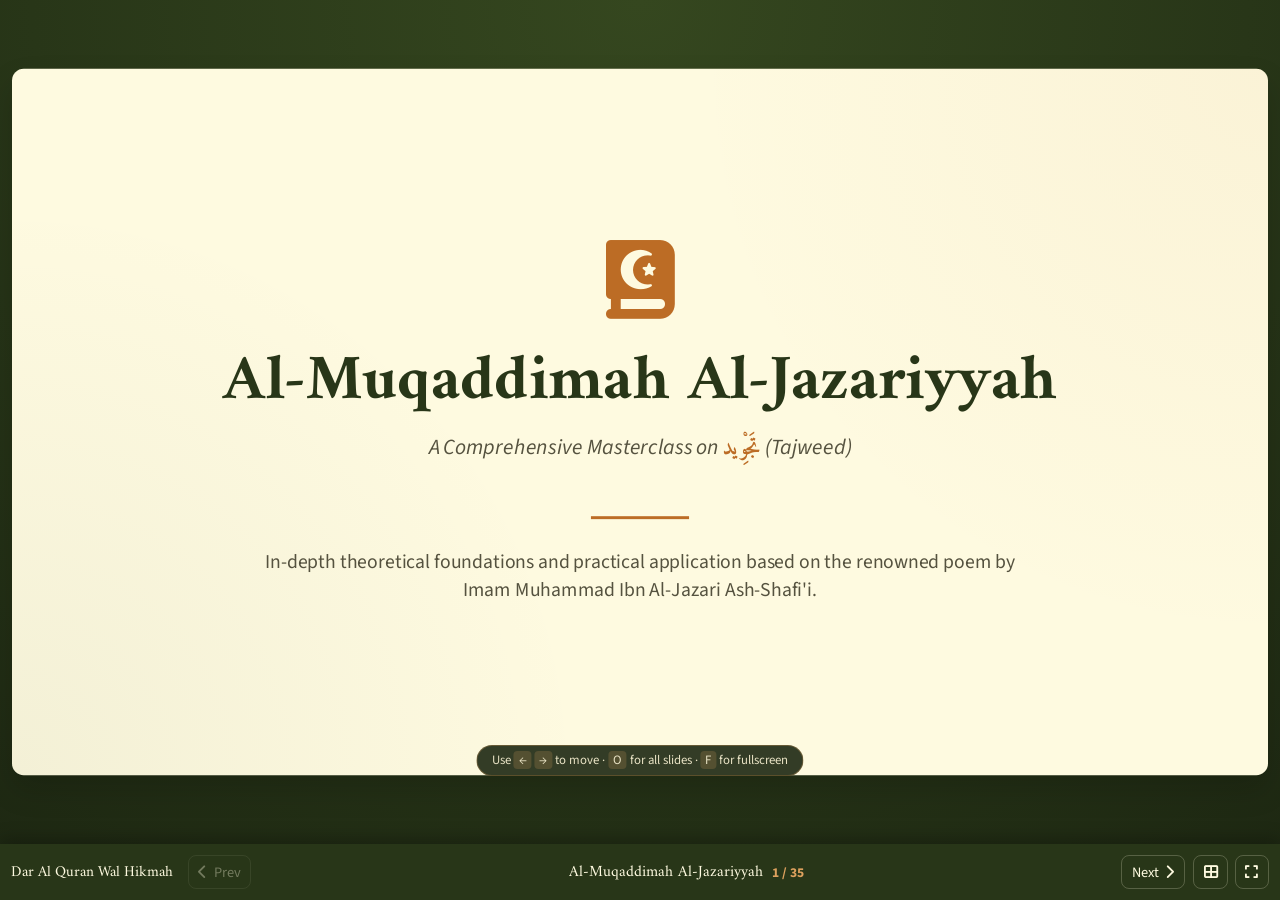
==== slides/jazariyah/index.html @ d1095235 "Add Al-Jazariyyah slide deck as an unlisted page Adds a 35-slide Tajweed deck at slides/jazariyah/ w" ====
<!DOCTYPE html>
<html lang="en">
<head>
    <meta charset="UTF-8">
    <meta name="viewport" content="width=device-width, initial-scale=1.0">
    <title>Al-Muqaddimah Al-Jazariyyah — Tajweed Masterclass | Dar Al Quran Wal Hikmah</title>
    <meta name="description" content="A 35-slide masterclass on Tajweed based on the poem of Imam Ibn Al-Jazari, presented by Dar Al Quran Wal Hikmah.">
    <link rel="preconnect" href="https://fonts.googleapis.com">
    <link rel="preconnect" href="https://fonts.gstatic.com" crossorigin>
    <link href="https://fonts.googleapis.com/css2?family=Amiri:ital,wght@0,400;0,700;1,400&family=Source+Sans+3:ital,wght@0,400;0,600;0,700;1,400&display=swap" rel="stylesheet">
    <link rel="stylesheet" href="https://cdnjs.cloudflare.com/ajax/libs/font-awesome/6.5.1/css/all.min.css">
    <style>
        * { box-sizing: border-box; }
        
        body {
            background-color: #dcd9bd;
            display: grid;
            gap: 30px;
            grid-template-columns: 1fr;
            margin: 0;
            min-height: 100vh;
            padding: 30px 0;
            place-items: center;
        }

        .slide-container {
            align-items: center;
            background-color: #fefae0;
            border-radius: 12px;
            box-shadow: 0 15px 30px rgba(0, 0, 0, 0.15);
            display: flex;
            flex-direction: column;
            font-family: 'Source Sans 3', 'Segoe UI', system-ui, sans-serif;
            height: 720px;
            justify-content: flex-start;
            overflow: hidden;
            padding: 35px 45px;
            position: relative;
            width: 1280px;
        }

        .slide-container::before {
            content: '';
            position: absolute;
            top: 0; left: 0; right: 0; bottom: 0;
            background-image: radial-gradient(circle at 100% 0%, rgba(188, 108, 37, 0.05) 0%, transparent 40%),
                              radial-gradient(circle at 0% 100%, rgba(40, 54, 24, 0.05) 0%, transparent 40%);
            z-index: 0;
            pointer-events: none;
        }

        .slide-container > * { position: relative; z-index: 1; }

        h1, h2, h3 {
            color: #283618;
            font-family: 'Amiri', Georgia, serif;
            margin: 0;
        }

        p, li, .subtitle, th, td { color: #24291c; }

        h1 { font-size: 65px; text-align: center; line-height: 1.1; }
        .slide-title { font-size: 38px; border-bottom: 3px solid #bc6c25; padding-bottom: 8px; margin-bottom: 20px; width: 100%; text-align: left; }
        h3 { font-size: 24px; margin-bottom: 12px; color: #bc6c25; }
        p, li, th, td { font-size: 17px; line-height: 1.4; }
        
        .subtitle { font-size: 22px; font-weight: 400; font-style: italic; text-align: center; margin-top: 15px; color: #55523f; }

        .content-area {
            align-items: center;
            display: flex;
            flex-direction: column;
            flex-grow: 1;
            justify-content: center;
            width: 100%;
            margin-bottom: 15px;
            min-height: 0; 
        }

        .title-layout { text-align: center; align-self: center; display: flex; flex-direction: column; justify-content: center; height: 100%; }
        
        .section-title-layout { align-items: center; display: flex; flex-direction: column; height: 100%; justify-content: center; text-align: center; width: 100%; }
        .section-title-layout h2 { font-size: 55px; margin-bottom: 20px; }
        .section-title-layout hr { background-color: #bc6c25; border: none; height: 4px; margin: 30px auto; width: 150px; }

        .two-column { align-items: stretch; display: grid; grid-template-columns: 1fr 1fr; gap: 30px; width: 100%; height: 100%; }
        .two-column.tiled { align-items: stretch; height: auto; }
        .two-column.tiled > div { background-color: #fffef7; border-radius: 12px; border: 1px solid #e8dfc0; padding: 25px; box-shadow: 0 4px 6px rgba(0,0,0,0.02); }
        .two-column ul { list-style: disc; margin: 0; padding-left: 25px; }
        .two-column li { margin-bottom: 10px; }

        .image-wrapper { border-radius: 12px; height: 260px; max-width: 100%; overflow: hidden; width: 100%; box-shadow: 0 4px 10px rgba(0,0,0,0.08); border: 2px solid #ddd3ad; }
        .image-wrapper img { height: 100%; max-width: 100%; object-fit: cover; width: 100%; }
        .two-column .image-wrapper img { object-fit: contain; background: #fffef7;}

        .tiled-content { align-items: stretch; display: flex; gap: 20px; justify-content: center; width: 100%; height: auto; }
        .tile { background-color: #fffef7; border-radius: 12px; border: 1px solid #e8dfc0; display: flex; flex-direction: column; flex: 1; padding: 20px; text-align: center; box-shadow: 0 4px 6px rgba(0,0,0,0.02); }
        .tile .icon { color: #bc6c25; font-size: 35px; margin-bottom: 12px; }
        
        .image-tile { flex: 1; text-align: center; }
        .image-tile .image-wrapper { height: 180px; margin-bottom: 12px; }

        .highlight-numbers-layout > div:first-child { flex: 0 0 35%; text-align: center; }
        .highlight-numbers-layout .number { color: #bc6c25; font-size: 110px; font-weight: 700; font-family: 'Amiri', Georgia, serif; line-height: 1; }
        .highlight-numbers-layout .number-label { font-size: 22px; font-weight: 700; color: #283618;}

        .quote-layout { margin: 0 auto; text-align: center; width: 90%; }
        .quote-layout blockquote { color: #283618; font-size: 35px; font-weight: 600; font-family: 'Amiri', Georgia, serif; line-height: 1.4; margin: 0 0 20px 0; padding: 0 40px; position: relative; }
        .quote-layout blockquote::before, .quote-layout blockquote::after { color: #bc6c25; content: '"'; font-size: 70px; line-height: 0; position: absolute; opacity: 0.3; }
        .quote-layout blockquote::before { left: -10px; top: 30px; }
        .quote-layout blockquote::after { bottom: 10px; right: -10px; }

        .table-layout { width: 100%; margin: 0 auto; }
        .table-layout table { border-collapse: collapse; width: 100%; border-radius: 8px; overflow: hidden; box-shadow: 0 4px 6px rgba(0,0,0,0.05); }
        .table-layout th, .table-layout td { padding: 12px 15px; text-align: left; border-bottom: 1px solid #e8dfc0; }
        .table-layout th { background-color: #283618; color: #fefae0; font-size: 17px; font-weight: 700; font-family: 'Amiri', Georgia, serif; }
        .table-layout tr:nth-child(even) td { background-color: #faedcd; }
        .table-layout tr:last-child td { border-bottom: none; }
        
        .doughnut-chart-container { align-items: center; display: flex; gap: 60px; justify-content: center; width: 100%; }
        .doughnut-chart { border-radius: 50%; height: 260px; width: 260px; border: 8px solid #fefae0; box-shadow: 0 5px 15px rgba(0,0,0,0.1); }
        .legend { display: flex; flex-direction: column; gap: 12px; list-style: none; margin: 0; padding: 0; }
        .legend li { align-items: center; color: #24291c; display: flex; font-weight: bold; font-size: 16px; }
        .legend .color-box { border-radius: 4px; height: 18px; margin-right: 12px; width: 18px; }

        /* Poem Formatting with Hemistich Splitting */
        .poem-footer {
            background: linear-gradient(135deg, #283618 0%, #3c4f22 100%);
            color: #faedcd;
            width: 100%;
            /* Increased top padding (28px) vs bottom padding (15px) for balanced verse alignment */
            padding: 28px 25px 15px 25px; 
            border-radius: 12px;
            margin-top: auto;
            flex-shrink: 0; 
            box-shadow: 0 -4px 15px rgba(29, 39, 18, 0.25);
            border-top: 3px solid #bc6c25;
        }

        .verse-row {
            display: flex;
            direction: rtl; /* Sets natural RTL flow for Arabic text so Shatr 1 is on the right */
            justify-content: center;
            gap: 40px;
            margin-bottom: 10px;
            border-bottom: 1px solid rgba(255, 255, 255, 0.05);
            padding-bottom: 10px;
        }
        
        .verse-row:last-child {
            margin-bottom: 0;
            border-bottom: none;
            padding-bottom: 0;
        }

        .shatr {
            flex: 1;
            display: flex;
            flex-direction: column;
            align-items: center;
            width: 50%;
        }

        .arabic-text {
            font-family: 'Amiri', serif;
            font-size: 21px;
            color: #dda15e;
            line-height: 1.4;
            margin-bottom: 4px;
            text-align: center;
        }

        .english-text {
            font-size: 13px;
            color: #e6e0c4;
            font-style: italic;
            direction: ltr; /* Ensure English is read LTR even within RTL container */
            line-height: 1.3;
            text-align: center;
        }
        
        .term {
            font-family: 'Amiri', serif;
            font-size: 22px;
            color: #bc6c25;
            font-weight: bold;
        }
    
    </style>

    <!-- ===== Deck viewer chrome (Dar Al Quran Wal Hikmah palette) ===== -->
    <style>
        :root {
            --forest: #283618;
            --forest-lift: #3c4f22;
            --olive: #606c38;
            --cream: #fefae0;
            --cream-deep: #faedcd;
            --tan: #dda15e;
            --earth: #bc6c25;
            --ink: #24291c;
            --ink-soft: #55523f;
            --white: #fffef7;
            --bar-h: 56px;
        }

        html, body { height: 100%; }

        [hidden] { display: none !important; }

        body {
            background: radial-gradient(circle at 50% 0%, #35471f 0%, #283618 55%, #1d2712 100%);
            display: block;
            gap: 0;
            margin: 0;
            padding: 0;
            place-items: initial;
            overflow: hidden;
            font-family: "Source Sans 3", "Segoe UI", system-ui, sans-serif;
        }

        #viewport {
            position: absolute;
            top: 0; left: 0; right: 0;
            bottom: var(--bar-h);
            display: flex;
            align-items: center;
            justify-content: center;
            overflow: hidden;
        }

        .stage {
            position: relative;
            width: 1280px;
            height: 720px;
            flex: none;
            transform-origin: center center;
        }

        /* Only the active slide is shown */
        .stage > .slide-container {
            position: absolute;
            top: 0; left: 0;
            margin: 0;
            opacity: 0;
            visibility: hidden;
            transition: opacity 0.25s ease;
        }
        .stage > .slide-container.is-active { opacity: 1; visibility: visible; }

        /* --- Edge arrows --- */
        .edge-nav {
            position: absolute;
            top: 50%;
            transform: translateY(-50%);
            width: 46px; height: 78px;
            border: none;
            border-radius: 10px;
            background: rgba(40, 54, 24, 0.55);
            color: var(--cream);
            font-size: 22px;
            cursor: pointer;
            opacity: 0;
            transition: opacity 0.2s ease, background 0.2s ease;
            z-index: 30;
        }
        #viewport:hover .edge-nav { opacity: 0.75; }
        .edge-nav:hover { opacity: 1 !important; background: var(--earth); }
        .edge-nav:focus-visible { opacity: 1; outline: 2px solid var(--tan); outline-offset: 2px; }
        .edge-nav[disabled] { opacity: 0 !important; pointer-events: none; }
        #prevEdge { left: 10px; }
        #nextEdge { right: 10px; }

        /* --- Bottom bar --- */
        .deck-bar {
            position: absolute;
            left: 0; right: 0; bottom: 0;
            height: var(--bar-h);
            background: var(--forest);
            color: var(--cream);
            display: flex;
            align-items: center;
            gap: 0.5rem;
            padding: 0 0.7rem;
            box-shadow: 0 -4px 18px rgba(0, 0, 0, 0.28);
            z-index: 40;
        }

        .deck-progress {
            position: absolute;
            top: 0; left: 0;
            height: 3px;
            background: var(--tan);
            transition: width 0.25s ease;
        }

        .deck-brand {
            display: none;
            font-family: "Amiri", Georgia, serif;
            font-size: 0.95rem;
            color: var(--cream);
            text-decoration: none;
            white-space: nowrap;
            padding-right: 0.4rem;
        }
        .deck-brand:hover { color: var(--tan); }
        @media (min-width: 900px) { .deck-brand { display: block; } }

        .deck-btn {
            appearance: none;
            border: 1px solid rgba(254, 250, 224, 0.22);
            background: transparent;
            color: var(--cream);
            border-radius: 8px;
            height: 34px;
            min-width: 34px;
            padding: 0 0.6rem;
            font-size: 0.9rem;
            font-family: inherit;
            display: inline-flex;
            align-items: center;
            justify-content: center;
            gap: 0.4rem;
            cursor: pointer;
            text-decoration: none;
            transition: background 0.15s ease, border-color 0.15s ease, color 0.15s ease;
        }
        .deck-btn:hover { background: var(--earth); border-color: var(--earth); color: var(--white); }
        .deck-btn[disabled] { opacity: 0.35; cursor: default; }
        .deck-btn[disabled]:hover { background: transparent; border-color: rgba(254, 250, 224, 0.22); color: var(--cream); }
        .deck-btn .label { display: none; }
        @media (min-width: 620px) { .deck-btn .label { display: inline; } }

        .deck-center {
            flex: 1;
            min-width: 0;
            display: flex;
            align-items: center;
            justify-content: center;
            gap: 0.6rem;
        }
        .deck-title {
            font-family: "Amiri", Georgia, serif;
            font-size: 0.98rem;
            color: var(--cream);
            white-space: nowrap;
            overflow: hidden;
            text-overflow: ellipsis;
            max-width: 46vw;
        }
        .deck-count {
            font-variant-numeric: tabular-nums;
            font-size: 0.85rem;
            color: var(--tan);
            font-weight: 700;
            white-space: nowrap;
        }
        .deck-right { display: flex; align-items: center; gap: 0.4rem; }

        /* --- Overview --- */
        #overview {
            position: absolute;
            inset: 0;
            background: #1d2712;
            z-index: 50;
            display: none;
            flex-direction: column;
        }
        #overview.open { display: flex; }
        .ov-head {
            display: flex;
            align-items: center;
            justify-content: space-between;
            gap: 1rem;
            padding: 0.9rem 1.2rem;
            border-bottom: 1px solid rgba(221, 161, 94, 0.28);
            color: var(--cream);
        }
        .ov-head h2 { font-family: "Amiri", Georgia, serif; color: var(--cream); font-size: 1.15rem; margin: 0; }
        .ov-grid {
            flex: 1;
            overflow-y: auto;
            display: grid;
            grid-template-columns: repeat(auto-fill, minmax(216px, 1fr));
            gap: 1rem;
            padding: 1.2rem;
            align-content: start;
        }
        .thumb {
            background: none;
            border: none;
            padding: 0;
            cursor: pointer;
            text-align: left;
            font-family: inherit;
            color: var(--cream);
            display: flex;
            flex-direction: column;
            gap: 0.4rem;
        }
        .thumb-frame {
            position: relative;
            width: 100%;
            aspect-ratio: 16 / 9;
            overflow: hidden;
            border-radius: 8px;
            border: 2px solid rgba(221, 161, 94, 0.3);
            background: var(--cream);
            transition: border-color 0.15s ease, transform 0.15s ease;
        }
        .thumb:hover .thumb-frame { border-color: var(--tan); transform: translateY(-2px); }
        .thumb.current .thumb-frame { border-color: var(--tan); box-shadow: 0 0 0 3px rgba(221, 161, 94, 0.35); }
        .thumb-inner {
            position: absolute;
            top: 0; left: 0;
            width: 1280px;
            height: 720px;
            transform-origin: top left;
            pointer-events: none;
        }
        .thumb-inner .slide-container {
            position: absolute;
            top: 0; left: 0;
            margin: 0;
            opacity: 1 !important;
            visibility: visible !important;
            box-shadow: none;
            border-radius: 0;
        }
        .thumb-label {
            font-size: 0.82rem;
            line-height: 1.35;
            color: #e8e2c4;
            display: -webkit-box;
            -webkit-line-clamp: 2;
            -webkit-box-orient: vertical;
            overflow: hidden;
        }
        .thumb-label b { color: var(--tan); font-variant-numeric: tabular-nums; }

        /* --- Help hint --- */
        .deck-hint {
            position: absolute;
            bottom: calc(var(--bar-h) + 12px);
            left: 50%;
            transform: translateX(-50%);
            background: rgba(29, 39, 18, 0.9);
            color: #e8e2c4;
            border: 1px solid rgba(221, 161, 94, 0.3);
            border-radius: 999px;
            padding: 0.35rem 0.9rem;
            font-size: 0.8rem;
            z-index: 35;
            pointer-events: none;
            transition: opacity 0.5s ease;
        }
        .deck-hint kbd {
            background: rgba(221, 161, 94, 0.2);
            border-radius: 4px;
            padding: 0 0.3rem;
            font-family: inherit;
        }
        .deck-hint.hidden { opacity: 0; }

        @media (max-width: 560px) {
            .deck-title { display: none; }
        }

        /* --- Print: every slide, one per page --- */
        @media print {
            @page { size: 1280px 720px; margin: 0; }
            body { background: #fff; overflow: visible; }
            .deck-bar, #overview, .edge-nav, .deck-hint { display: none !important; }
            #viewport { position: static; display: block; overflow: visible; }
            .stage { position: static; width: auto; height: auto; transform: none !important; }
            .stage > .slide-container {
                position: static;
                opacity: 1 !important;
                visibility: visible !important;
                box-shadow: none;
                border-radius: 0;
                break-after: page;
                page-break-after: always;
            }
        }
    </style>
</head>
<body>

<div id="viewport">
  <div class="stage" id="stage">

  <!-- Slide 1: Title_Slide -->
  <div class="slide-container" id="slide1">
      <div class="title-layout">
          <i class="fa-solid fa-book-quran" style="font-size: 80px; color: #bc6c25; margin-bottom: 30px;"></i>
          <h1>Al-Muqaddimah Al-Jazariyyah</h1>
          <p class="subtitle">A Comprehensive Masterclass on <span class="term">تَجْوِيد</span> (Tajweed)</p>
          <hr style="background-color: #bc6c25; border: none; height: 3px; margin: 30px auto; width: 100px;">
          <p style="font-size: 20px; max-width: 800px; margin: 0 auto; color: #55523f;">In-depth theoretical foundations and practical application based on the renowned poem by Imam Muhammad Ibn Al-Jazari Ash-Shafi'i.</p>
      </div>
  </div>

  <!-- Slide 2: Introduction -->
  <div class="slide-container" id="slide2">
      <h2 class="slide-title">الْمُقَدِّمَة (The Introduction)</h2>
      <div class="content-area">
          <div class="tiled-content">
              <div class="tile">
                  <div class="icon"><i class="fa-solid fa-pen-nib"></i></div>
                  <h3>الْمُؤَلِّف (The Author)</h3>
                  <p>The poem begins with a humble introduction of the author, Imam Ibn Al-Jazari, seeking the forgiveness of Allah.</p>
              </div>
              <div class="tile">
                  <div class="icon"><i class="fa-solid fa-hands-praying"></i></div>
                  <h3>الْحَمْد وَالصَّلَاة (Praise & Salutations)</h3>
                  <p>Acknowledging that all praise belongs to Allah, followed by sending peace upon Prophet Muhammad (ﷺ).</p>
              </div>
              <div class="tile">
                  <div class="icon"><i class="fa-solid fa-users"></i></div>
                  <h3>الصَّحَابَة (The Companions)</h3>
                  <p>Extending the salutations to the Prophet's family, companions, and those who recite and love the Quran.</p>
              </div>
          </div>
      </div>
      <div class="poem-footer">
          <div class="verse-row">
              <div class="shatr">
                  <div class="arabic-text">يَقُولُ رَاجِي عَفْوِ رَبٍّ سَامِعِ</div>
                  <div class="english-text">The one hoping for the pardon of a Hearing Lord says</div>
              </div>
              <div class="shatr">
                  <div class="arabic-text">مُحَمَّدُ بْنُ الْجَزَرِيِّ الشَّافِعِي</div>
                  <div class="english-text">Muhammad, the son of Al-Jazari, the Shafi'i.</div>
              </div>
          </div>
          <div class="verse-row">
              <div class="shatr">
                  <div class="arabic-text">الْحَمْدُ لِلَّهِ وَصَلَّى اللَّهُ</div>
                  <div class="english-text">Praise be to Allah, and may Allah exalt the mention of</div>
              </div>
              <div class="shatr">
                  <div class="arabic-text">عَلَى نَبِيِّهِ وَمُصْطَفَاهُ</div>
                  <div class="english-text">His Prophet and Chosen one.</div>
              </div>
          </div>
          <div class="verse-row">
              <div class="shatr">
                  <div class="arabic-text">مُحَمَّدٍ وَآلِهِ وَصَحْبِهِ</div>
                  <div class="english-text">Muhammad, his family, his companions</div>
              </div>
              <div class="shatr">
                  <div class="arabic-text">وَمُقْرِئِ الْقُرْآنِ مَعْ مُحِبِّهِ</div>
                  <div class="english-text">and the teacher of the Quran along with its lover.</div>
              </div>
          </div>
      </div>
  </div>

  <!-- Slide 3: Obligation of Tajweed 1 -->
  <div class="slide-container" id="slide3">
      <h2 class="slide-title">الْوُجُوب (The Obligation of Knowledge) - Part 1</h2>
      <div class="content-area">
          <div class="two-column highlight-numbers-layout">
              <div>
                  <div class="number">1st</div>
                  <div class="number-label" style="margin-top: 10px;">Primary Duty</div>
              </div>
              <div style="display: flex; flex-direction: column; justify-content: center;">
                  <h3>The Prerequisite to Recitation</h3>
                  <p>Before embarking on the recitation of the Quran, Imam Al-Jazari states it is an absolute obligation to acquire foundational knowledge.</p>
                  <ul style="margin-top: 10px;">
                      <li><strong><span class="term">مَخَارِج</span> (Articulation Points):</strong> Where letters originate.</li>
                      <li><strong><span class="term">صِفَات</span> (Characteristics):</strong> The inherent qualities of letters.</li>
                  </ul>
              </div>
          </div>
      </div>
      <div class="poem-footer">
          <div class="verse-row">
              <div class="shatr">
                  <div class="arabic-text">وَبَعْدُ إِنَّ هَذِهِ مُقَدِّمَهْ</div>
                  <div class="english-text">And thereafter: This is an introduction</div>
              </div>
              <div class="shatr">
                  <div class="arabic-text">فِيمَا عَلَى قَارِئِهِ أَنْ يَعْلَمَهْ</div>
                  <div class="english-text">regarding what its reciter must know.</div>
              </div>
          </div>
          <div class="verse-row">
              <div class="shatr">
                  <div class="arabic-text">إِذْ وَاجِبٌ عَلَيْهِمُ مُحَتَّمُ</div>
                  <div class="english-text">For it is an absolute obligation upon them</div>
              </div>
              <div class="shatr">
                  <div class="arabic-text">قَبْلَ الشُّرُوعِ أَوَّلاً أَنْ يَعْلَمُوا</div>
                  <div class="english-text">before beginning (to recite), to first know:</div>
              </div>
          </div>
          <div class="verse-row">
              <div class="shatr">
                  <div class="arabic-text">مَخَارِجَ الْحُرُوفِ وَالصِّفَاتِ</div>
                  <div class="english-text">The articulation points of the letters and the characteristics</div>
              </div>
              <div class="shatr">
                  <div class="arabic-text">لِيَلْفِظُوا بِأَفْصَحِ اللُّغَاتِ</div>
                  <div class="english-text">so that they may pronounce with the most eloquent of languages.</div>
              </div>
          </div>
      </div>
  </div>

  <!-- Slide 4: Obligation of Tajweed 2 -->
  <div class="slide-container" id="slide4">
      <h2 class="slide-title">الْوُجُوب (The Obligation of Knowledge) - Part 2</h2>
      <div class="content-area">
          <div class="tiled-content">
              <div class="tile">
                  <div class="icon"><i class="fa-solid fa-book-open-reader"></i></div>
                  <h3><span class="term">تَجْوِيد</span> (Tajweed)</h3>
                  <p>Mastering the rules of recitation, giving every letter its due right and deserved characteristic.</p>
              </div>
              <div class="tile">
                  <div class="icon"><i class="fa-solid fa-hand"></i></div>
                  <h3><span class="term">مَوَاقِف</span> (Stopping Places)</h3>
                  <p>Knowing exactly where to pause to preserve the divine meaning.</p>
              </div>
              <div class="tile">
                  <div class="icon"><i class="fa-solid fa-scroll"></i></div>
                  <h3><span class="term">رَسْم الْمُصْحَف</span> (Script of the Mushaf)</h3>
                  <p>Understanding the Uthmani script, specifically cut/joined words and open/closed <span class="term">تَاء</span> (Taa).</p>
              </div>
          </div>
      </div>
      <div class="poem-footer">
          <div class="verse-row">
              <div class="shatr">
                  <div class="arabic-text">مُحَرِّرِي التَّجْوِيدِ وَالْمَوَاقِفِ</div>
                  <div class="english-text">Perfecting the Tajweed and the stopping places</div>
              </div>
              <div class="shatr">
                  <div class="arabic-text">وَمَا الَّذِي رُسِمَ فِي الْمَصَاحِفِ</div>
                  <div class="english-text">and what was drawn (written) in the Mushafs:</div>
              </div>
          </div>
          <div class="verse-row">
              <div class="shatr">
                  <div class="arabic-text">مِنْ كُلِّ مَقْطُوعٍ وَمَوْصُولٍ بِهَا</div>
                  <div class="english-text">Of every cut and joined (word) within them</div>
              </div>
              <div class="shatr">
                  <div class="arabic-text">وَتَاءِ أُنْثَى لَمْ تَكُنْ تُكْتَبْ بِهَا</div>
                  <div class="english-text">and the feminine Taa that was not written with it (as closed).</div>
              </div>
          </div>
      </div>
  </div>

  <!-- Slide 5: Makharij Overview -->
  <div class="slide-container" id="slide5">
      <h2 class="slide-title"><span class="term">مَخَارِج الْحُرُوف</span> (Articulation Points of the Letters)</h2>
      <div class="content-area">
          <div class="doughnut-chart-container">
              <div class="doughnut-chart" style="background: conic-gradient(#283618 0% 58.8%, #bc6c25 58.8% 70.6%, #dda15e 70.6% 82.4%, #606c38 82.4% 94.1%, #a3ad7a 94.1% 100%);"></div>
              <ul class="legend">
                  <li><div class="color-box" style="background-color: #283618;"></div>اللِّسَان (The Tongue) - 10 Points</li>
                  <li><div class="color-box" style="background-color: #bc6c25;"></div>الْحَلْق (The Throat) - 3 Points</li>
                  <li><div class="color-box" style="background-color: #dda15e;"></div>الشَّفَتَان (The Lips) - 2 Points</li>
                  <li><div class="color-box" style="background-color: #606c38;"></div>الْجَوْف (The Empty Space) - 1 Point</li>
                  <li><div class="color-box" style="background-color: #a3ad7a;"></div>الْخَيْشُوم (The Nasal Cavity) - 1 Point</li>
              </ul>
          </div>
      </div>
      <div class="poem-footer">
          <div class="verse-row">
              <div class="shatr">
                  <div class="arabic-text">مَخَارِجُ الحُرُوفِ سَبْعَةَ عَشَرْ</div>
                  <div class="english-text">The articulation points of the letters are seventeen</div>
              </div>
              <div class="shatr">
                  <div class="arabic-text">عَلَى الَّذِي يَخْتَارُهُ مَنِ اخْتَبَرْ</div>
                  <div class="english-text">according to the opinion chosen by the one who tested (and investigated) it.</div>
              </div>
          </div>
      </div>
  </div>

  <!-- Slide 6: Al Jawf and Al Halq 1 -->
  <div class="slide-container" id="slide6">
      <h2 class="slide-title"><span class="term">الْجَوْف</span> (The Empty Space) & <span class="term">الْحَلْق</span> (The Throat)</h2>
      <div class="content-area">
          <div class="two-column">
              <div style="display: flex; flex-direction: column; justify-content: center;">
                  <h3 style="color: #283618; margin-bottom: 5px;"><span class="term">الْجَوْف</span> (The Empty Space)</h3>
                  <p>The empty space in the mouth and throat. It is the exit for the three letters of <span class="term">مَدّ</span> (Elongation): Alif (ا), Waw (و), and Yaa (ي) when <span class="term">سَاكِنَة</span> (Vowelless).</p>
                  <h3 style="color: #283618; margin-top: 15px; margin-bottom: 5px;"><span class="term">الْحَلْق</span> (The Throat)</h3>
                  <ul>
                      <li><strong><span class="term">أَقْصَى الْحَلْق</span> (Deepest):</strong> Hamzah (ء) and Haa (هـ)</li>
                      <li><strong><span class="term">وَسَط الْحَلْق</span> (Middle):</strong> 'Ayn (ع) and Haa (ح)</li>
                  </ul>
              </div>
              <div>
                  <div class="image-wrapper"><img src="http://googleusercontent.com/image_collection/image_retrieval/4716376808798499873" alt="Vocal tract articulation diagram phonetics linguistics"></div>
              </div>
          </div>
      </div>
      <div class="poem-footer">
          <div class="verse-row">
              <div class="shatr">
                  <div class="arabic-text">فَأَلِفُ الْجَوْفِ وَأُخْتَاهَا وَهِي</div>
                  <div class="english-text">So for the empty space is Alif and its two sisters, and they</div>
              </div>
              <div class="shatr">
                  <div class="arabic-text">حُرُوفُ مَدٍّ لِلْهَوَاءِ تَنْتَهِي</div>
                  <div class="english-text">are letters of elongation ending with the air.</div>
              </div>
          </div>
          <div class="verse-row">
              <div class="shatr">
                  <div class="arabic-text">ثُمَّ لأَقْصَى الْحَلْقِ هَمْزٌ هَاءُ</div>
                  <div class="english-text">Then for the deepest part of the throat is Hamzah and Haa</div>
              </div>
              <div class="shatr">
                  <div class="arabic-text">ثُمَّ لِوَسْطِهِ فَعَيْنٌ حَاءُ</div>
                  <div class="english-text">Then for its middle is 'Ayn and Haa.</div>
              </div>
          </div>
      </div>
  </div>

  <!-- Slide 7: Halq 2 & Deep Tongue -->
  <div class="slide-container" id="slide7">
      <h2 class="slide-title">Upper <span class="term">الْحَلْق</span> & <span class="term">أَقْصَى اللِّسَان</span> (Deepest Tongue)</h2>
      <div class="content-area">
          <div class="two-column">
              <div>
                  <div class="image-wrapper"><img src="http://googleusercontent.com/image_collection/image_retrieval/8268640669105214426" alt="Human tongue anatomy diagram back middle tip"></div>
              </div>
              <div style="display: flex; flex-direction: column; justify-content: center;">
                  <h3 style="color: #283618; margin-bottom: 5px;"><span class="term">أَدْنَى الْحَلْق</span> (Closest Throat)</h3>
                  <p>Ghayn (غ) and Khaa (خ) originate from the topmost part of the throat, closest to the mouth.</p>
                  <h3 style="color: #283618; margin-top: 15px; margin-bottom: 5px;"><span class="term">أَقْصَى اللِّسَان</span> (Deepest Tongue)</h3>
                  <p>Moving from the throat into the mouth, the very back of the tongue produces two letters by striking the upper palate.</p>
                  <ul>
                      <li><strong>Qaaf (ق):</strong> Produced from the deepest part, striking the soft palate.</li>
                      <li><strong>Kaaf (ك):</strong> Produced slightly forward from the Qaaf (slightly lower).</li>
                  </ul>
              </div>
          </div>
      </div>
      <div class="poem-footer">
          <div class="verse-row">
              <div class="shatr">
                  <div class="arabic-text">أَدْنَاهُ غَيْنٌ خَاؤُهَا وَالْقَافُ</div>
                  <div class="english-text">Its closest part is Ghayn and Khaa, and the Qaaf</div>
              </div>
              <div class="shatr">
                  <div class="arabic-text">أَقْصَى اللِّسَانِ فَوْقُ ثُمَّ الْكَافُ</div>
                  <div class="english-text">is from the deepest part of the tongue, above. Then the Kaaf...</div>
              </div>
          </div>
      </div>
  </div>

  <!-- Slide 8: Middle & Edges of Tongue -->
  <div class="slide-container" id="slide8">
      <h2 class="slide-title"><span class="term">وَسَط اللِّسَان</span> (Middle) & <span class="term">حَافَّة اللِّسَان</span> (Edges)</h2>
      <div class="content-area">
          <div class="tiled-content">
              <div class="tile">
                  <div class="icon"><i class="fa-solid fa-comment-dots"></i></div>
                  <h3><span class="term">وَسَط اللِّسَان</span> (Middle)</h3>
                  <p><strong>Jeem (ج), Sheen (ش), Yaa (ي)</strong><br>Produced when the middle of the tongue rises to the hard palate.</p>
              </div>
              <div class="tile">
                  <div class="icon"><i class="fa-solid fa-teeth"></i></div>
                  <h3><span class="term">حَافَّة اللِّسَان</span> (Sides)</h3>
                  <p><strong>Dhaad (ض)</strong><br>Produced from the side of the tongue touching the upper molars (left, right, or both).</p>
              </div>
              <div class="tile">
                  <div class="icon"><i class="fa-solid fa-arrows-left-right"></i></div>
                  <h3>Edge to Tip</h3>
                  <p><strong>Laam (ل)</strong><br>Produced from the edges of the tongue up to its tip, touching the upper gums.</p>
              </div>
          </div>
      </div>
      <div class="poem-footer">
          <div class="verse-row">
              <div class="shatr">
                  <div class="arabic-text">أَسْفَلُ وَالْوَسْطُ فَجِيمُ الشِّينُ يَا</div>
                  <div class="english-text">...is lower. And the middle (of the tongue) is Jeem, Sheen, and Yaa</div>
              </div>
              <div class="shatr">
                  <div class="arabic-text">وَالضَّادُ مِنْ حَافَتِهِ إِذْ وَلِيَا</div>
                  <div class="english-text">And the Dhaad is from its edge when it lies against...</div>
              </div>
          </div>
          <div class="verse-row">
              <div class="shatr">
                  <div class="arabic-text">الاَضْرَاسَ مِنْ أَيْسَرَ أَوْ يُمْنَاهَا</div>
                  <div class="english-text">The molars, from its left or right side</div>
              </div>
              <div class="shatr">
                  <div class="arabic-text">وَاللاَّمُ أَدْنَاهَا لِمُنْتَهَاهَا</div>
                  <div class="english-text">And the Laam is from its nearest edge to its end (tip).</div>
              </div>
          </div>
      </div>
  </div>

  <!-- Slide 9: Tip of the Tongue 1 -->
  <div class="slide-container" id="slide9">
      <h2 class="slide-title"><span class="term">طَرَف اللِّسَان</span> (Tip of the Tongue) - Part 1</h2>
      <div class="content-area">
          <div class="table-layout">
              <table>
                  <thead>
                      <tr>
                          <th style="width: 20%;">Letter</th>
                          <th style="width: 40%;">Arabic</th>
                          <th>Exact <span class="term">مَخْرَج</span> (Articulation Point)</th>
                      </tr>
                  </thead>
                  <tbody>
                      <tr>
                          <td><strong>Noon</strong></td>
                          <td style="font-size: 24px;">ن</td>
                          <td>From the tip of the tongue and the gums of the upper two front teeth, slightly below the Laam.</td>
                      </tr>
                      <tr>
                          <td><strong>Raa</strong></td>
                          <td style="font-size: 24px;">ر</td>
                          <td>From the tip of the tongue and the upper gums, but the back (top) of the tip curves closer to the palate.</td>
                      </tr>
                  </tbody>
              </table>
          </div>
      </div>
      <div class="poem-footer">
          <div class="verse-row">
              <div class="shatr">
                  <div class="arabic-text">وَالنُّونُ مِنْ طَرَفِهِ تَحْتُ اجْعَلُوا</div>
                  <div class="english-text">And make the Noon from its tip, slightly below (the Laam)</div>
              </div>
              <div class="shatr">
                  <div class="arabic-text">وَالرَّا يُدَانِيهِ لِظَهْرٍ أَدْخَلُوا</div>
                  <div class="english-text">And the Raa is close to it, but utilizing the back (top) of the tongue more.</div>
              </div>
          </div>
      </div>
  </div>

  <!-- Slide 10: Tip of the Tongue 2 -->
  <div class="slide-container" id="slide10">
      <h2 class="slide-title"><span class="term">طَرَف اللِّسَان</span> (Tip of the Tongue) - Part 2</h2>
      <div class="content-area">
          <div class="table-layout">
              <table>
                  <thead>
                      <tr>
                          <th>Category</th>
                          <th>Letters</th>
                          <th>Interaction Point</th>
                      </tr>
                  </thead>
                  <tbody>
                      <tr>
                          <td><strong><span class="term">النَّطْعِيَّة</span> (Palatal)</strong></td>
                          <td style="font-size: 24px; font-family: 'Amiri', serif;">ط ، د ، ت</td>
                          <td>Tip of the tongue touching the roots of the upper two front teeth.</td>
                      </tr>
                      <tr>
                          <td><strong><span class="term">الأَسَلِيَّة</span> (Tip)</strong></td>
                          <td style="font-size: 24px; font-family: 'Amiri', serif;">ص ، ز ، س</td>
                          <td>Tip of the tongue slightly behind the lower incisors.</td>
                      </tr>
                      <tr>
                          <td><strong><span class="term">اللِّثَوِيَّة</span> (Gum)</strong></td>
                          <td style="font-size: 24px; font-family: 'Amiri', serif;">ظ ، ذ ، ث</td>
                          <td>Tip of the tongue touching the edges of the upper two front teeth.</td>
                      </tr>
                  </tbody>
              </table>
          </div>
      </div>
      <div class="poem-footer">
          <div class="verse-row">
              <div class="shatr">
                  <div class="arabic-text">وَالطَّاءُ وَالدَّالُ وَتَا مِنْهُ وَمِنْ</div>
                  <div class="english-text">And Taa, Daal, and Taa are from it (the tip) and from</div>
              </div>
              <div class="shatr">
                  <div class="arabic-text">عُلْيَا الثَّنَايَا وَالصَّفِيرُ مُسْتَكِنْ</div>
                  <div class="english-text">the upper incisors. And the whistling letters rest...</div>
              </div>
          </div>
          <div class="verse-row">
              <div class="shatr">
                  <div class="arabic-text">مِنْهُ وَمِنْ فَوْقِ الثَّنَايَا السُّفْلَى</div>
                  <div class="english-text">From it (the tip) and just above the lower incisors</div>
              </div>
              <div class="shatr">
                  <div class="arabic-text">وَالظَّاءُ وَالذَّالُ وَثَا لِلْعُلْيَا</div>
                  <div class="english-text">And the Dhaa, Thaal, and Thaa are for the (edges of the) upper (incisors).</div>
              </div>
          </div>
      </div>
  </div>

  <!-- Slide 11: Lips and Nasal Cavity -->
  <div class="slide-container" id="slide11">
      <h2 class="slide-title"><span class="term">الشَّفَتَان</span> (The Lips) & <span class="term">الْخَيْشُوم</span> (The Nasal Cavity)</h2>
      <div class="content-area">
          <div class="two-column tiled">
              <div>
                  <h3 style="color: #283618;"><span class="term">الشَّفَتَان</span> (The Lips)</h3>
                  <p><strong>Faa (ف):</strong> Inside of the lower lip against the edges of the upper front teeth.</p>
                  <p><strong>Waw (و), Baa (ب), Meem (م):</strong> Produced by both lips together.</p>
              </div>
              <div>
                  <h3 style="color: #283618;"><span class="term">الْخَيْشُوم</span> (The Nasal Cavity)</h3>
                  <p>The empty space in the nose connecting to the back of the throat.</p>
                  <p>This is the exit point solely for the <strong><span class="term">غُنَّة</span> (Nasalization)</strong>, an innate characteristic of the letters Noon (ن) and Meem (م).</p>
              </div>
          </div>
      </div>
      <div class="poem-footer">
          <div class="verse-row">
              <div class="shatr">
                  <div class="arabic-text">مِنْ طَرَفَيْهِمَا وَمِنْ بَطْنِ الشَّفَهْ</div>
                  <div class="english-text">From their edges (tongue tip & upper teeth). And from the belly of the (lower) lip</div>
              </div>
              <div class="shatr">
                  <div class="arabic-text">فَالْفَا مَعَ اطْرافِ الثَّنَايَا المُشْرِفَهْ</div>
                  <div class="english-text">is the Faa, with the edges of the upper incisors.</div>
              </div>
          </div>
          <div class="verse-row">
              <div class="shatr">
                  <div class="arabic-text">لِلشَّفَتَيْنِ الْوَاوُ بَاءٌ مِيمُ</div>
                  <div class="english-text">For the two lips are the Waw, Baa, and Meem</div>
              </div>
              <div class="shatr">
                  <div class="arabic-text">وَغُنَّةٌ مَخْرَجُهَا الخَيْشُومُ</div>
                  <div class="english-text">And the Ghunnah, its articulation point is the nasal cavity.</div>
              </div>
          </div>
      </div>
  </div>

  <!-- Slide 12: Sifaat Overview -->
  <div class="slide-container" id="slide12">
      <h2 class="slide-title"><span class="term">صِفَات</span> (Characteristics) With Opposites</h2>
      <div class="content-area">
          <div class="table-layout">
              <table>
                  <thead>
                      <tr>
                          <th style="width: 25%;">Characteristic</th>
                          <th style="width: 25%;">Meaning</th>
                          <th style="width: 25%;">Opposite</th>
                          <th style="width: 25%;">Meaning</th>
                      </tr>
                  </thead>
                  <tbody>
                      <tr>
                          <td><strong><span class="term">هَمْس</span> (Whisper)</strong></td>
                          <td>Breath flows</td>
                          <td><strong><span class="term">جَهْر</span> (Audibility)</strong></td>
                          <td>Breath stopped</td>
                      </tr>
                      <tr>
                          <td><strong><span class="term">شِدَّة</span> (Stiffness)</strong></td>
                          <td>Sound stopped</td>
                          <td><strong><span class="term">رَخَاوَة</span> (Softness)</strong></td>
                          <td>Sound flows</td>
                      </tr>
                      <tr>
                          <td><strong><span class="term">اِسْتِعْلَاء</span> (Elevation)</strong></td>
                          <td>Heavy</td>
                          <td><strong><span class="term">اِسْتِفَال</span> (Lowering)</strong></td>
                          <td>Light</td>
                      </tr>
                      <tr>
                          <td><strong><span class="term">إِطْبَاق</span> (Adhesion)</strong></td>
                          <td>Enclosed</td>
                          <td><strong><span class="term">اِنْفِتَاح</span> (Openness)</strong></td>
                          <td>Separated</td>
                      </tr>
                  </tbody>
              </table>
          </div>
      </div>
      <div class="poem-footer">
          <div class="verse-row">
              <div class="shatr">
                  <div class="arabic-text">صِفَاتُهَا جَهْرٌ وَرِخْوٌ مُسْتَفِلْ</div>
                  <div class="english-text">Its characteristics are Jahr, Rakhw, Mustafil</div>
              </div>
              <div class="shatr">
                  <div class="arabic-text">مُنْفَتِحٌ مُصْمَتَةٌ وَالضِّدَّ قُلْ</div>
                  <div class="english-text">Munfatih, Musmatah - and say the opposites.</div>
              </div>
          </div>
          <div class="verse-row">
              <div class="shatr">
                  <div class="arabic-text">مَهْمُوسُهَا (فَحَثَّهُ شَخْصٌ سَكَتْ)</div>
                  <div class="english-text">Its whispered (Hams) are: (fa hath-thahu shakhsun sakat)</div>
              </div>
              <div class="shatr">
                  <div class="arabic-text">شَدِيدُهَا لَفْظُ (أَجِدْ قَطٍ بَكَتْ)</div>
                  <div class="english-text">Its stiff (Shiddah) are the wording: (ajid qatin bakat).</div>
              </div>
          </div>
      </div>
  </div>

  <!-- Slide 13: Sifaat Continuation -->
  <div class="slide-container" id="slide13">
      <h2 class="slide-title">Elevation, Adhesion & Fluency</h2>
      <div class="content-area">
          <div class="tiled-content">
              <div class="tile">
                  <div class="icon"><i class="fa-solid fa-scale-balanced"></i></div>
                  <h3><span class="term">تَوَسُّط</span> (Moderation)</h3>
                  <p>Between stiffness and softness is moderation: <br><span style="font-family:'Amiri'; font-size: 22px; font-weight:bold;">لِنْ عُمَرْ</span></p>
              </div>
              <div class="tile">
                  <div class="icon"><i class="fa-solid fa-arrow-up"></i></div>
                  <h3><span class="term">اِسْتِعْلَاء</span> (Elevation)</h3>
                  <p>The 7 heavy letters where the tongue rises: <br><span style="font-family:'Amiri'; font-size: 22px; font-weight:bold;">خُصَّ ضَغْطٍ قِظْ</span></p>
              </div>
              <div class="tile">
                  <div class="icon"><i class="fa-solid fa-compress"></i></div>
                  <h3><span class="term">إِطْبَاق</span> (Adhesion)</h3>
                  <p>The 4 extremely heavy, adhered letters: <br><span style="font-family:'Amiri'; font-size: 22px; font-weight:bold;">ص ، ض ، ط ، ظ</span></p>
              </div>
          </div>
          <p style="text-align: center; margin-top: 10px;"><em>The <span class="term">إِذْلَاق</span> (Fluency) letters are gathered in: <strong>فِرَّ مِنْ لُبِّ</strong></em></p>
      </div>
      <div class="poem-footer">
          <div class="verse-row">
              <div class="shatr">
                  <div class="arabic-text">وَبَيْنَ رِخْوٍ وَالشَّدِيدِ (لِنْ عُمَرْ)</div>
                  <div class="english-text">And between the soft and the stiff is: (lin 'umar)</div>
              </div>
              <div class="shatr">
                  <div class="arabic-text">وَسَبْعُ عُلْوٍ (خُصَّ ضَغْطٍ قِظْ) حَصَرْ</div>
                  <div class="english-text">And the seven of elevation are restricted in: (khussa daghtin qidh).</div>
              </div>
          </div>
          <div class="verse-row">
              <div class="shatr">
                  <div class="arabic-text">وَصَادُ ضَادٌ طَاءُ ظَاءٌ مُطْبَقَهْ</div>
                  <div class="english-text">And Saad, Dhaad, Taa, and Dhaa are the adhered (Mutbaqah) letters</div>
              </div>
              <div class="shatr">
                  <div class="arabic-text">وَفِرَّ مِنْ لُبِّ الحُرُوفُ المُذْلَقَهْ</div>
                  <div class="english-text">And (firra min lubbi) are the fluent (Mudlaqah) letters.</div>
              </div>
          </div>
      </div>
  </div>

  <!-- Slide 14: Sifaat without Opposites -->
  <div class="slide-container" id="slide14">
      <h2 class="slide-title"><span class="term">صِفَات</span> (Characteristics) without Opposites</h2>
      <div class="content-area">
          <div class="table-layout">
              <table>
                  <thead>
                      <tr>
                          <th style="width: 25%;">Characteristic</th>
                          <th style="width: 45%;">Meaning</th>
                          <th style="width: 30%;">Letters</th>
                      </tr>
                  </thead>
                  <tbody>
                      <tr>
                          <td><strong><span class="term">صَفِير</span> (Whistling)</strong></td>
                          <td>A sound resembling a bird's whistle.</td>
                          <td style="font-family: 'Amiri', serif; font-size: 24px;">ص ، ز ، س</td>
                      </tr>
                      <tr>
                          <td><strong><span class="term">قَلْقَلَة</span> (Echo)</strong></td>
                          <td>A strong reverberation when the letter is <span class="term">سَاكِنَة</span>.</td>
                          <td style="font-family: 'Amiri', serif; font-size: 24px;">قُطْبُ جَدٍّ</td>
                      </tr>
                      <tr>
                          <td><strong><span class="term">لِين</span> (Softness)</strong></td>
                          <td>Ease of pronunciation without force.</td>
                          <td>Waw (و) & Yaa (ي) <span class="term">سَاكِنَة</span> preceded by <span class="term">فَتْحَة</span></td>
                      </tr>
                      <tr>
                          <td><strong><span class="term">اِنْحِرَاف</span> & <span class="term">تَكْرِير</span></strong></td>
                          <td>Deviation (Laam/Raa) and Repetition (Raa only).</td>
                          <td style="font-family: 'Amiri', serif; font-size: 24px;">ل ، ر</td>
                      </tr>
                  </tbody>
              </table>
          </div>
      </div>
      <div class="poem-footer" style="padding: 22px 25px 10px 25px;">
          <div class="verse-row">
              <div class="shatr">
                  <div class="arabic-text">صَفِيرُهَا صَادٌ وَزَايٌ سِينُ</div>
                  <div class="english-text">Its whistling (Safeer) is Saad, Zaay, and Seen</div>
              </div>
              <div class="shatr">
                  <div class="arabic-text">قَلْقَلَةٌ قُطْبُ جَدٍّ وَاللِّينُ</div>
                  <div class="english-text">Qalqalah is (qutbu jaddin). And the Leen...</div>
              </div>
          </div>
          <div class="verse-row">
              <div class="shatr">
                  <div class="arabic-text">وَاوٌ وَيَاءٌ سَكَنَا وَانْفَتَحَا</div>
                  <div class="english-text">Are Waw and Yaa when they are Saakin and preceded by Fathah</div>
              </div>
              <div class="shatr">
                  <div class="arabic-text">قَبْلَهُمَا وَالاِنْحِرَافُ صُحِّحَا</div>
                  <div class="english-text">And Deviation (Inhiraf) is established...</div>
              </div>
          </div>
          <div class="verse-row">
              <div class="shatr">
                  <div class="arabic-text">فِي اللاَّمِ وَالرَّا وَبِتَكْرِيرٍ جُعِلْ</div>
                  <div class="english-text">In the Laam and the Raa, and (the Raa) is made with Repetition (Takreer)</div>
              </div>
              <div class="shatr">
                  <div class="arabic-text">وَلِلتَّفَشِّي الشِّينُ ضَادًا اسْتُطِلْ</div>
                  <div class="english-text">And for Diffusion (Tafash-shee) is the Sheen, and the Dhaad is Elongated (Istitaalah).</div>
              </div>
          </div>
      </div>
  </div>

  <!-- Slide 15: Obligation of Tajweed -->
  <div class="slide-container" id="slide15">
      <h2 class="slide-title">The Necessity of <span class="term">تَجْوِيد</span> (Tajweed)</h2>
      <div class="content-area">
          <div class="quote-layout">
              <blockquote>Applying Tajweed is an absolute obligation; whoever does not correct the Quran is a sinner.</blockquote>
              <p style="font-size: 22px; margin-top: 30px; font-style: italic; color: #55523f;">Because with it (Tajweed) Allah revealed it, and thus from Him it reached us.</p>
          </div>
      </div>
      <div class="poem-footer">
          <div class="verse-row">
              <div class="shatr">
                  <div class="arabic-text">وَالأَخْذُ بِالتَّجْوِيدِ حَتْمٌ لازِمُ</div>
                  <div class="english-text">And applying Tajweed is an absolute obligation</div>
              </div>
              <div class="shatr">
                  <div class="arabic-text">مَنْ لَمْ يُجَوِّدِ الْقُرَآنَ آثِمُ</div>
                  <div class="english-text">Whoever does not correct the Quran is a sinner.</div>
              </div>
          </div>
          <div class="verse-row">
              <div class="shatr">
                  <div class="arabic-text">لأَنَّهُ بِهِ الإِلَهُ أَنْزَلاَ</div>
                  <div class="english-text">Because with it, the God revealed it</div>
              </div>
              <div class="shatr">
                  <div class="arabic-text">وَهَكَذَا مِنْهُ إِلَيْنَا وَصَلاَ</div>
                  <div class="english-text">and exactly like that, it reached us from Him.</div>
              </div>
          </div>
          <div class="verse-row">
              <div class="shatr">
                  <div class="arabic-text">وَهُوَ أَيْضًا حِلْيَةُ التِّلاَوَةِ</div>
                  <div class="english-text">And it is also the adornment of recitation</div>
              </div>
              <div class="shatr">
                  <div class="arabic-text">وَزِينَةُ الأَدَاءِ وَالْقِرَاءَةِ</div>
                  <div class="english-text">and the embellishment of performance and reading.</div>
              </div>
          </div>
      </div>
  </div>

  <!-- Slide 16: Practical Application -->
  <div class="slide-container" id="slide16">
      <h2 class="slide-title">The Essence of Practice</h2>
      <div class="content-area">
          <div class="two-column tiled">
              <div>
                  <h3 style="color: #283618;"><i class="fa-solid fa-scale-balanced" style="color: #bc6c25; margin-right: 10px;"></i><span class="term">حَقّ</span> (Inherent Right)</h3>
                  <p>Tajweed involves giving every letter its inherent right (<span class="term">حَقّ</span>) and its deserved characteristic (<span class="term">مُسْتَحَقّ</span>) based on context.</p>
              </div>
              <div>
                  <h3 style="color: #283618;"><i class="fa-solid fa-ear-listen" style="color: #bc6c25; margin-right: 10px;"></i>Gentleness</h3>
                  <p>Pronouncing the letters with gentleness and ease, avoiding harshness, strain, or forced artificiality in speech.</p>
              </div>
          </div>
      </div>
      <div class="poem-footer" style="padding: 18px 25px 5px 25px;">
          <div class="verse-row" style="margin-bottom: 3px; padding-bottom: 3px;">
              <div class="shatr">
                  <div class="arabic-text" style="font-size: 19px;">وَهُوَ إِعْطَاءُ الْحُرُوفِ حَقَّهَا</div>
                  <div class="english-text" style="font-size: 11px;">And it is giving the letters their due right</div>
              </div>
              <div class="shatr">
                  <div class="arabic-text" style="font-size: 19px;">مِنْ صِفَةٍ لَهَا وَمُسْتَحَقَّهَا</div>
                  <div class="english-text" style="font-size: 11px;">of every characteristic they possess, and their deserved right.</div>
              </div>
          </div>
          <div class="verse-row" style="margin-bottom: 3px; padding-bottom: 3px;">
              <div class="shatr">
                  <div class="arabic-text" style="font-size: 19px;">وَرَدُّ كُلِّ وَاحِدٍ لأَصْلِهِ</div>
                  <div class="english-text" style="font-size: 11px;">And returning each one to its origin</div>
              </div>
              <div class="shatr">
                  <div class="arabic-text" style="font-size: 19px;">وَاللَّفْظُ فِي نَظِيرِهِ كَمِثْلِهِ</div>
                  <div class="english-text" style="font-size: 11px;">and pronouncing its counterpart similarly.</div>
              </div>
          </div>
          <div class="verse-row" style="margin-bottom: 3px; padding-bottom: 3px;">
              <div class="shatr">
                  <div class="arabic-text" style="font-size: 19px;">مُكَمَّلاً مِنْ غَيْرِ مَا تَكَلُّفِ</div>
                  <div class="english-text" style="font-size: 11px;">Completed without any artificiality</div>
              </div>
              <div class="shatr">
                  <div class="arabic-text" style="font-size: 19px;">بِاللُّطْفِ فِي النُّطْقِ بِلاَ تَعَسُّفِ</div>
                  <div class="english-text" style="font-size: 11px;">with gentleness in pronunciation without harshness.</div>
              </div>
          </div>
          <div class="verse-row">
              <div class="shatr">
                  <div class="arabic-text" style="font-size: 19px;">وَلَيْسَ بَيْنَهُ وَبَيْنَ تَرْكِهِ</div>
                  <div class="english-text" style="font-size: 11px;">And there is nothing between it and leaving it</div>
              </div>
              <div class="shatr">
                  <div class="arabic-text" style="font-size: 19px;">إِلاَّ رِيَاضَةُ امْرِئٍ بِفَكِّهِ</div>
                  <div class="english-text" style="font-size: 11px;">except a person's exercise with their jaw.</div>
              </div>
          </div>
      </div>
  </div>

  <!-- Slide 17: Tafkheem & Tarqeeq Light letters -->
  <div class="slide-container" id="slide17">
      <h2 class="slide-title"><span class="term">تَرْقِيق</span> (Thinning)</h2>
      <div class="content-area">
          <div class="tiled-content">
              <div class="tile">
                  <div class="icon"><i class="fa-solid fa-feather"></i></div>
                  <h3><span class="term">اِسْتِفَال</span> (Lowering)</h3>
                  <p>All lowered letters must be pronounced thinly (<span class="term">تَرْقِيق</span>). Do not mix them with heavy letters (<span class="term">تَفْخِيم</span>).</p>
              </div>
              <div class="tile">
                  <div class="icon"><i class="fa-solid fa-triangle-exclamation"></i></div>
                  <h3>The Alif</h3>
                  <p>Take immense care not to make the Alif heavy when it follows a light letter. It follows the letter <strong>before</strong> it.</p>
              </div>
          </div>
      </div>
      <div class="poem-footer">
          <div class="verse-row">
              <div class="shatr">
                  <div class="arabic-text">فَرَقِّقَنْ مُسْتَفِلاً مِنْ أَحْرُفِ</div>
                  <div class="english-text">So always thin (Tarqeeq) the lowered (Mustafil) letters</div>
              </div>
              <div class="shatr">
                  <div class="arabic-text">وَحَاذِرَنْ تَفْخِيمَ لَفْظِ الأَلِفِ</div>
                  <div class="english-text">And beware of making the pronunciation of Alif heavy.</div>
              </div>
          </div>
          <div class="verse-row">
              <div class="shatr">
                  <div class="arabic-text">وَهَمْزَ اَلْحَمْدِ أَعُوذُ إِهْدِنَا</div>
                  <div class="english-text">And (thin) the Hamzah of 'Al-Hamd', 'A'oodhu', 'Ihdina', 'Allah'</div>
              </div>
              <div class="shatr">
                  <div class="arabic-text">اللَّهِ ثُمَّ لاَمَ لِلَّهِ لَنَا</div>
                  <div class="english-text">then the Laam of 'Lillahi', 'Lana'.</div>
              </div>
          </div>
      </div>
  </div>

  <!-- Slide 18: Warnings Hamzah & Alif -->
  <div class="slide-container" id="slide18">
      <h2 class="slide-title">Preserving <span class="term">تَرْقِيق</span> (Thinning) in Context</h2>
      <div class="content-area">
          <div class="table-layout">
              <table>
                  <thead>
                      <tr>
                          <th>Letter to Protect</th>
                          <th style="text-align: right;">Example Word (Arabic)</th>
                          <th>Reason for Caution</th>
                      </tr>
                  </thead>
                  <tbody>
                      <tr>
                          <td><strong>Laam (ل)</strong></td>
                          <td style="text-align: right; font-family: 'Amiri', serif; font-size: 26px;">وَلْيَتَلَطَّفْ ، وَعَلَى اللَّهِ</td>
                          <td>Must be kept thin before a heavy letter like Taa (ط) or when adjacent to the heavy name of Allah.</td>
                      </tr>
                      <tr>
                          <td><strong>Meem (م)</strong></td>
                          <td style="text-align: right; font-family: 'Amiri', serif; font-size: 26px;">مَخْمَصَةٍ ، مَرَضٍ</td>
                          <td>Often mistakenly made heavy when preceding Khaa (خ) or Raa (ر).</td>
                      </tr>
                  </tbody>
              </table>
          </div>
      </div>
      <div class="poem-footer">
          <div class="verse-row">
              <div class="shatr">
                  <div class="arabic-text">وَلْيَتَلَطَّفْ وَعَلَى اللَّهِ وَلاَ</div>
                  <div class="english-text">And (thin the Laam of) 'Walyatalattaf' and 'Wa 'ala Allahi', and 'Wa laa-Dhaalliin'</div>
              </div>
              <div class="shatr">
                  <div class="arabic-text">الضَّ مَعْ مَخْمَصَةٍ وَمِنْ مَرَضْ</div>
                  <div class="english-text">and (the Meem) in 'Makhmasatin' and 'Marad'.</div>
              </div>
          </div>
          <div class="verse-row">
              <div class="shatr">
                  <div class="arabic-text">وَبَاءَ بَرْقٍ بَاطِلٍ بِهِمْ بِذِي</div>
                  <div class="english-text">And the Baa of 'Barq', 'Baatil', 'Bihim', 'Bidhee'</div>
              </div>
              <div class="shatr">
                  <div class="arabic-text">وَاحْرِصْ عَلَى الشِّدَّةِ وَالْجَهْرِ الَّذِي</div>
                  <div class="english-text">And be careful to maintain the Stiffness and Audibility which...</div>
              </div>
          </div>
      </div>
  </div>

  <!-- Slide 19: Warnings Baa, Meem, Waw -->
  <div class="slide-container" id="slide19">
      <h2 class="slide-title">Protecting <span class="term">شِدَّة</span> (Stiffness) & <span class="term">جَهْر</span> (Audibility)</h2>
      <div class="content-area">
          <div class="table-layout">
              <table>
                  <thead>
                      <tr>
                          <th>Rule to Apply</th>
                          <th style="text-align: right;">Example (Arabic)</th>
                          <th>Explanation</th>
                      </tr>
                  </thead>
                  <tbody>
                      <tr>
                          <td>Maintain <strong><span class="term">شِدَّة</span> & <span class="term">جَهْر</span></strong></td>
                          <td style="text-align: right; font-family: 'Amiri', serif; font-size: 26px;">حُبِّ ، الصَّبْرِ</td>
                          <td>In Baa (ب) and Jeem (ج), sound and breath must be blocked to prevent them from sounding soft.</td>
                      </tr>
                      <tr>
                          <td>Clarify <strong><span class="term">قَلْقَلَة</span> (Echo)</strong></td>
                          <td style="text-align: right; font-family: 'Amiri', serif; font-size: 26px;">رَبْوَةٍ ، اِجْتُثَّتْ</td>
                          <td>Make the echo strong, especially when stopping on a Qalqalah letter.</td>
                      </tr>
                  </tbody>
              </table>
          </div>
      </div>
      <div class="poem-footer" style="padding: 22px 25px 10px 25px;">
          <div class="verse-row">
              <div class="shatr">
                  <div class="arabic-text">فِيهَا وَفِي الْجِيمِ كَحُبِّ الصَّبْرِ</div>
                  <div class="english-text">...is in it (the Baa) and the Jeem, like 'Hubbi', 'As-Sabri'</div>
              </div>
              <div class="shatr">
                  <div class="arabic-text">رَبْوَةٍ اجْتُثَّتْ وَحَجِّ الْفَجْرِ</div>
                  <div class="english-text">'Rabwatin', 'Ujtuth-that', 'Hajj', 'Al-Fajr'.</div>
              </div>
          </div>
          <div class="verse-row">
              <div class="shatr">
                  <div class="arabic-text">وَبَيِّنَنْ مُقَلْقَلاً إِنْ سَكَنَا</div>
                  <div class="english-text">And clearly demonstrate the Qalqalah if it is Saakin</div>
              </div>
              <div class="shatr">
                  <div class="arabic-text">وَإِنْ يَكُنْ فِي الْوَقْفِ كَانَ أَبْيَنَا</div>
                  <div class="english-text">And if it occurs at a stop, it should be even clearer.</div>
              </div>
          </div>
          <div class="verse-row">
              <div class="shatr">
                  <div class="arabic-text">وَحَاءَ حَصْحَصَ أَحَطْتُ الْحَقُّ</div>
                  <div class="english-text">And (clarify) the Haa of 'Hashasa', 'Ahattu', 'Al-Haqq'</div>
              </div>
              <div class="shatr">
                  <div class="arabic-text">وَسِينَ مُسْتَقِيمِ يَسْطُو يَسْقُو</div>
                  <div class="english-text">And the Seen of 'Mustaqeem', 'Yastoo', 'Yasqoo'.</div>
              </div>
          </div>
      </div>
  </div>

  <!-- Slide 20: Ahkaam Al-Raa -->
  <div class="slide-container" id="slide20">
      <h2 class="slide-title">Rules of the Letter Raa (أحكام الراء)</h2>
      <div class="content-area">
          <div class="tiled-content">
              <div class="tile">
                  <div class="icon"><i class="fa-solid fa-circle-down"></i></div>
                  <h3><span class="term">تَرْقِيق</span> (Light)</h3>
                  <p>The Raa is made light when it has a <span class="term">كَسْرَة</span> (Kasrah).</p>
                  <p>Also light if <span class="term">سَاكِنَة</span>, preceded by Kasrah, and <strong>not</strong> followed by an elevated letter.</p>
              </div>
              <div class="tile">
                  <div class="icon"><i class="fa-solid fa-ban"></i></div>
                  <h3><span class="term">تَكْرِير</span> (Repetition)</h3>
                  <p>Hide (suppress) the repetitive trilling nature of the Raa, especially when it carries a <span class="term">شَدَّة</span> (Shaddah).</p>
              </div>
          </div>
      </div>
      <div class="poem-footer" style="padding: 22px 25px 10px 25px;">
          <div class="verse-row">
              <div class="shatr">
                  <div class="arabic-text">وَرَقِّقِ الرَّاءَ إِذَا مَا كُسِرَتْ</div>
                  <div class="english-text">And make the Raa light when it is vowelled with a Kasrah</div>
              </div>
              <div class="shatr">
                  <div class="arabic-text">كَذَاكَ بَعْدَ الْكَسْرِ حَيْثُ سَكَنَتْ</div>
                  <div class="english-text">Likewise, after a Kasrah when it is Saakin.</div>
              </div>
          </div>
          <div class="verse-row">
              <div class="shatr">
                  <div class="arabic-text">إِنْ لَمْ تَكُنْ مِنْ قَبْلِ حَرْفِ اسْتِعْلاَ</div>
                  <div class="english-text">Provided it is not before a letter of elevation</div>
              </div>
              <div class="shatr">
                  <div class="arabic-text">أَوْ كَانَتِ الْكَسْرَةُ لَيْسَتْ أَصْلاَ</div>
                  <div class="english-text">or if the Kasrah is not original.</div>
              </div>
          </div>
          <div class="verse-row">
              <div class="shatr">
                  <div class="arabic-text">وَالْخُلْفُ فِي فِرْقٍ لِكَسْرٍ يُوجَدُ</div>
                  <div class="english-text">And there is difference of opinion in 'Firq' because of the Kasrah present</div>
              </div>
              <div class="shatr">
                  <div class="arabic-text">وَأَخْفِ تَكْرِيرًا إِذَا تُشَدَّدُ</div>
                  <div class="english-text">And hide the repetition when it is doubled (Shaddah).</div>
              </div>
          </div>
      </div>
  </div>

  <!-- Slide 21: Ahkaam Al-Laam & Itbaaq -->
  <div class="slide-container" id="slide21">
      <h2 class="slide-title">Rules of Laam & Preserving <span class="term">إِطْبَاق</span> (Adhesion)</h2>
      <div class="content-area">
          <div class="table-layout">
              <table>
                  <thead>
                      <tr>
                          <th style="width: 30%;">Concept</th>
                          <th>Rule Application</th>
                      </tr>
                  </thead>
                  <tbody>
                      <tr>
                          <td><strong>Laam in Allah's Name</strong></td>
                          <td>Make the Laam of 'Allah' heavy (<span class="term">تَفْخِيم</span>) if preceded by a <span class="term">فَتْحَة</span> (Fathah) or <span class="term">ضَمَّة</span> (Dammah).</td>
                      </tr>
                      <tr>
                          <td><strong>Preserving <span class="term">إِطْبَاق</span></strong></td>
                          <td>The extreme heaviness of Taa (ط), Dhaad (ض), Saad (ص), and Dhaa (ظ) makes them stronger than mere elevated letters.</td>
                      </tr>
                  </tbody>
              </table>
          </div>
      </div>
      <div class="poem-footer" style="padding: 22px 25px 10px 25px;">
          <div class="verse-row">
              <div class="shatr">
                  <div class="arabic-text">وَفَخِّمِ اللاَّمَ مِنِ اسْمِ اللَّهِ</div>
                  <div class="english-text">And make the Laam heavy in the name of 'Allah'</div>
              </div>
              <div class="shatr">
                  <div class="arabic-text">عَنْ فَتْحٍ اوْ ضَمٍّ كَعَبْدُ اللَّهِ</div>
                  <div class="english-text">following a Fathah or Dammah, like 'Abdu-llah'.</div>
              </div>
          </div>
          <div class="verse-row">
              <div class="shatr">
                  <div class="arabic-text">وَحَرْفَ الاِسْتِعْلاَءِ فَخِّمْ وَاخْصُصَا</div>
                  <div class="english-text">And make the letters of elevation heavy, and specifically</div>
              </div>
              <div class="shatr">
                  <div class="arabic-text">الاِطْبَاقَ أَقْوَى نَحْوُ قَالَ وَالْعَصَا</div>
                  <div class="english-text">make Itbaaq stronger, like in 'Qaala' and 'Al-Asaa'.</div>
              </div>
          </div>
          <div class="verse-row">
              <div class="shatr">
                  <div class="arabic-text">وَبَيِّنِ الإِطْبَاقَ مِنْ أَحَطتُّ مَعْ</div>
                  <div class="english-text">And make the Itbaaq clear in 'Ahattu' along with</div>
              </div>
              <div class="shatr">
                  <div class="arabic-text">بَسَطتَّ وَالْخُلْفُ بِنَخْلُقكُّمْ وَقَعْ</div>
                  <div class="english-text">'Basatta'. And a difference of opinion occurred in 'Nakhluqkum'.</div>
              </div>
          </div>
      </div>
  </div>

  <!-- Slide 22: Idghaam -->
  <div class="slide-container" id="slide22">
      <h2 class="slide-title"><span class="term">إِدْغَام</span> (Merging)</h2>
      <div class="content-area">
          <div class="tiled-content">
              <div class="tile">
                  <div class="icon"><i class="fa-solid fa-object-group"></i></div>
                  <h3><span class="term">مُتَمَاثِلَيْن</span> (Two Identical Letters)</h3>
                  <p>Merging two <strong>identical</strong> letters where the first is <span class="term">سَاكِنَة</span>. Mandatory to merge.</p>
              </div>
              <div class="tile">
                  <div class="icon"><i class="fa-solid fa-link"></i></div>
                  <h3><span class="term">مُتَجَانِسَيْن</span> (Two Similar Letters)</h3>
                  <p>Merging two letters that share the <strong>same Makhraj</strong> but have different Sifaat (e.g., Taa into Daal).</p>
              </div>
              <div class="tile">
                  <div class="icon"><i class="fa-solid fa-triangle-exclamation"></i></div>
                  <h3>Caution: <span class="term">إِظْهَار</span> (Clarity)</h3>
                  <p>Do NOT merge if the first letter is a Madd letter to preserve the elongation.</p>
              </div>
          </div>
      </div>
      <div class="poem-footer" style="padding: 22px 25px 10px 25px;">
          <div class="verse-row">
              <div class="shatr">
                  <div class="arabic-text">وَاحْرِصْ عَلَى السُّكُونِ فِي جَعَلْنَا</div>
                  <div class="english-text">And be careful (to show) the Sukoon in 'Ja'alnaa'</div>
              </div>
              <div class="shatr">
                  <div class="arabic-text">أَنْعَمْتَ وَالْمَغْضُوبِ مَعْ ضَلَلْنَا</div>
                  <div class="english-text">'An'amta', 'Al-Maghdoob' along with 'Dalalnaa'.</div>
              </div>
          </div>
          <div class="verse-row">
              <div class="shatr">
                  <div class="arabic-text">وَخَلِّصِ انْفِتَاحَ مَحْذُورًا عَسَى</div>
                  <div class="english-text">And clarify the openness of 'Mahdhooran' and 'Asaa'</div>
              </div>
              <div class="shatr">
                  <div class="arabic-text">خَوْفَ اشْتِبَاهِهِ بِمَحْظُورًا عَصَى</div>
                  <div class="english-text">fearing confusion with 'Mahdhooran' and 'Asaa' (heavy versions).</div>
              </div>
          </div>
          <div class="verse-row">
              <div class="shatr">
                  <div class="arabic-text">وَأَدْغِمْ كَطَاءِ مَعْ دَالٍ وَتَا</div>
                  <div class="english-text">And merge like Taa with Daal and Taa</div>
              </div>
              <div class="shatr">
                  <div class="arabic-text">وَقُلْ نَعَمْ وَسَبِّحْهُ لاَ تُزِغْ قُلُوبَ</div>
                  <div class="english-text">And (make clear) 'Qul Na'am' and 'Sabbih-hu' and 'La Tuzigh Qulooba'.</div>
              </div>
          </div>
      </div>
  </div>

  <!-- Slide 23: Dhaad & Dhaa Distinction -->
  <div class="slide-container" id="slide23">
      <h2 class="slide-title">Distinguishing الض (Dhaad) from الظ (Dhaa)</h2>
      <div class="content-area">
          <div class="two-column">
              <div>
                  <div class="image-wrapper"><img src="http://googleusercontent.com/image_collection/image_retrieval/16117613277507932931" alt="Arabic letter Dhaad articulation diagram"></div>
              </div>
              <div style="display: flex; flex-direction: column; justify-content: center;">
                  <h3>The Challenge</h3>
                  <p>Because الض and الظ are both heavy and adhered (<span class="term">إِطْبَاق</span>), they are easily confused. However, their articulation points are entirely different.</p>
                  <ul>
                      <li><strong>Dhaad (ض):</strong> Uses <span class="term">اِسْتِطَالَة</span> (Elongation of sound across the side of the tongue).</li>
                      <li><strong>Dhaa (ظ):</strong> Pronounced from the tip of the tongue and the edges of the upper teeth.</li>
                  </ul>
                  <p style="margin-top: 15px;">Due to the difficulty, Imam Al-Jazari lists all occurrences of الظ in the Quran.</p>
              </div>
          </div>
      </div>
      <div class="poem-footer">
          <div class="verse-row">
              <div class="shatr">
                  <div class="arabic-text">وَالضَّادَ بِاسْتِطَالَةٍ وَمَخْرَجِ</div>
                  <div class="english-text">And the Dhaad, by its elongation (Istitaalah) and articulation point</div>
              </div>
              <div class="shatr">
                  <div class="arabic-text">مَيِّزْ مِنَ الظَّاءِ وَكُلُّهَا تَجِي</div>
                  <div class="english-text">distinguish it from the Dhaa. And all of them come (in the following contexts)...</div>
              </div>
          </div>
      </div>
  </div>

  <!-- Slide 24: Words with Dhaa 1 -->
  <div class="slide-container" id="slide24">
      <h2 class="slide-title">Occurrences of الظ (Dhaa) - Part 1</h2>
      <div class="content-area">
          <div class="table-layout">
              <table>
                  <thead>
                      <tr>
                          <th style="width: 25%;">Meaning</th>
                          <th style="width: 25%; text-align:right;">Word (Arabic)</th>
                          <th style="width: 25%;">Meaning</th>
                          <th style="width: 25%; text-align:right;">Word (Arabic)</th>
                      </tr>
                  </thead>
                  <tbody>
                      <tr>
                          <td>The Journey</td>
                          <td style="text-align: right; font-family: 'Amiri', serif; font-size: 24px;">الظَّعْن</td>
                          <td>The Shadow</td>
                          <td style="text-align: right; font-family: 'Amiri', serif; font-size: 24px;">الظِّلّ</td>
                      </tr>
                      <tr>
                          <td>The Noon</td>
                          <td style="text-align: right; font-family: 'Amiri', serif; font-size: 24px;">الظُّهْر</td>
                          <td>The Greatness</td>
                          <td style="text-align: right; font-family: 'Amiri', serif; font-size: 24px;">الْعُظْم</td>
                      </tr>
                      <tr>
                          <td>The Protection</td>
                          <td style="text-align: right; font-family: 'Amiri', serif; font-size: 24px;">الْحِفْظ</td>
                          <td>Wake up</td>
                          <td style="text-align: right; font-family: 'Amiri', serif; font-size: 24px;">أَيْقِظْ</td>
                      </tr>
                  </tbody>
              </table>
          </div>
      </div>
      <div class="poem-footer" style="padding: 22px 25px 10px 25px;">
          <div class="verse-row">
              <div class="shatr">
                  <div class="arabic-text">فِي الظَّعْنِ ظِلُّ الظُّهْرِ عُظْمِ الْحِفْظِ</div>
                  <div class="english-text">In Dha'n, Dhill, Dhuhr, 'Udhm, Hifdh</div>
              </div>
              <div class="shatr">
                  <div class="arabic-text">أَيْقِظْ وَأَنْظُرْ عَظْمِ ظَهْرِ اللَّفْظِ</div>
                  <div class="english-text">Ayqidh, Andhur, 'Adhm, Dhahr, Lafdh.</div>
              </div>
          </div>
          <div class="verse-row">
              <div class="shatr">
                  <div class="arabic-text">ظَاهِرْ لَظَى شُوَاظِ كَظْمٍ ظَلَمَا</div>
                  <div class="english-text">Dhaahir, Ladhaa, Shuwaadh, Kadhm, Dhalamaa</div>
              </div>
              <div class="shatr">
                  <div class="arabic-text">أُغْلُظْ ظَلاَمِ ظُفْرٍ انْتَظِرْ ظَمَا</div>
                  <div class="english-text">Ughludh, Dhalaam, Dhufr, Antadhir, Dhamaa.</div>
              </div>
          </div>
          <div class="verse-row">
              <div class="shatr">
                  <div class="arabic-text">أَظْفَرَ ظَنًّا كَيْفَ جَا وَعَظْ سِوَى</div>
                  <div class="english-text">Adhfara, Dhann wherever it appears, Wa'dh except</div>
              </div>
              <div class="shatr">
                  <div class="arabic-text">عِضِينَ ظَلَّ النَّحْلِ زُخْرُفٍ سَوَا</div>
                  <div class="english-text">'Ideen, Dhalla in An-Nahl and Zukhruf together.</div>
              </div>
          </div>
      </div>
  </div>

  <!-- Slide 25: Words with Dhaa 2 -->
  <div class="slide-container" id="slide25">
      <h2 class="slide-title">Occurrences of الظ (Dhaa) - Part 2</h2>
      <div class="content-area">
          <div class="table-layout">
              <table>
                  <thead>
                      <tr>
                          <th style="width: 25%;">Meaning</th>
                          <th style="width: 25%; text-align:right;">Word (Arabic)</th>
                          <th style="width: 25%;">Meaning</th>
                          <th style="width: 25%; text-align:right;">Word (Arabic)</th>
                      </tr>
                  </thead>
                  <tbody>
                      <tr>
                          <td>Look</td>
                          <td style="text-align: right; font-family: 'Amiri', serif; font-size: 24px;">انْظُرْ</td>
                          <td>The Bone</td>
                          <td style="text-align: right; font-family: 'Amiri', serif; font-size: 24px;">الْعَظْم</td>
                      </tr>
                      <tr>
                          <td>The Back</td>
                          <td style="text-align: right; font-family: 'Amiri', serif; font-size: 24px;">الظَّهْر</td>
                          <td>The Pronunciation</td>
                          <td style="text-align: right; font-family: 'Amiri', serif; font-size: 24px;">اللَّفْظ</td>
                      </tr>
                      <tr>
                          <td>Blazing Fire</td>
                          <td style="text-align: right; font-family: 'Amiri', serif; font-size: 24px;">لَظَى</td>
                          <td>Flame</td>
                          <td style="text-align: right; font-family: 'Amiri', serif; font-size: 24px;">شُوَاظ</td>
                      </tr>
                  </tbody>
              </table>
          </div>
      </div>
      <div class="poem-footer" style="padding: 22px 25px 10px 25px;">
          <div class="verse-row">
              <div class="shatr">
                  <div class="arabic-text">وَظَلْتُ ظَلْتُمْ وَبِرُومٍ ظَلُّوا</div>
                  <div class="english-text">And Dhaltu, Dhaltum, and in Ar-Room Dhalloo</div>
              </div>
              <div class="shatr">
                  <div class="arabic-text">كَالْحِجْرِ ظَلَّتْ شُعَرَا نَظَلُّ</div>
                  <div class="english-text">Like Al-Hijr, Dhallat in Ash-Shu'araa, Nadhallu.</div>
              </div>
          </div>
          <div class="verse-row">
              <div class="shatr">
                  <div class="arabic-text">يَظْلَلْنَ مَحْظُورًا مَعَ الْمُحْتَظِرِ</div>
                  <div class="english-text">Yadhlalna, Mahdhooran with Al-Muhtadhiri</div>
              </div>
              <div class="shatr">
                  <div class="arabic-text">وَكُنْتَ فَظًّا وَجَمِيعِ النَّظَرِ</div>
                  <div class="english-text">And Kunta Fadh-dhan, and all forms of Nadhar (looking).</div>
              </div>
          </div>
          <div class="verse-row">
              <div class="shatr">
                  <div class="arabic-text">إِلاَّ بِوَيْلٌ هَلْ وَأُولَى نَاضِرَهْ</div>
                  <div class="english-text">Except (in Al-Mutaffifin) 'Waylun', 'Hal', and the first of 'Naadhirah'</div>
              </div>
              <div class="shatr">
                  <div class="arabic-text">وَالْغَيْظِ لاَ الرَّعْدِ وَهُودٍ قَاصِرَهْ</div>
                  <div class="english-text">And Al-Ghaydh, not Ar-Ra'd and Hood restricted.</div>
              </div>
          </div>
      </div>
  </div>

  <!-- Slide 26: Words with Dhaa 3 & Cautions -->
  <div class="slide-container" id="slide26">
      <h2 class="slide-title">Critical Separation of Letters</h2>
      <div class="content-area">
          <div class="two-column tiled">
              <div>
                  <h3 style="color: #283618;">Meeting of Dhaad and Dhaa</h3>
                  <p>When Dhaad (ض) or Dhaa (ظ) meets another heavy letter or a Taa (ت), you must clearly separate them using <span class="term">إِظْهَار</span> (Clarity).</p>
                  <p>Example: <span style="font-family: 'Amiri', serif; font-size: 24px; color: #bc6c25;">أَنقَضَ ظَهْرَكَ</span> (<em>Anqadha Dhahrak</em>).</p>
              </div>
              <div>
                  <h3 style="color: #283618;">Meem/Baa and Faa/Waw</h3>
                  <p>When Meem (م) or Baa (ب) meets a Faa (ف) or Waw (و), ensure strict <span class="term">إِظْهَار</span> (Clarity).</p>
                  <p>Because they share the same Makhraj (the lips), the tongue will naturally want to merge them.</p>
              </div>
          </div>
      </div>
      <div class="poem-footer" style="padding: 22px 25px 10px 25px;">
          <div class="verse-row">
              <div class="shatr">
                  <div class="arabic-text">وَالْحَظُّ لاَ الْحَضُّ عَلَى الطَّعَامِ</div>
                  <div class="english-text">And Al-Hadh (fortune), not Al-Hadd (encouraging) upon feeding</div>
              </div>
              <div class="shatr">
                  <div class="arabic-text">وَفِي ضَنِينٍ الْخِلاَفُ سَامِي</div>
                  <div class="english-text">And in 'Daneen' the disagreement is known.</div>
              </div>
          </div>
          <div class="verse-row">
              <div class="shatr">
                  <div class="arabic-text">وَإِنْ تَلاَقَيَا الْبَيَانُ لاَزِمُ</div>
                  <div class="english-text">And if they (Dhaad and Dhaa) meet, clarity is mandatory</div>
              </div>
              <div class="shatr">
                  <div class="arabic-text">أَنْقَضَ ظَهْرَكَ يَعَضُّ الظَّالِمُ</div>
                  <div class="english-text">'Anqadha Dhahraka', 'Ya'addud-Dhaalimu'.</div>
              </div>
          </div>
          <div class="verse-row">
              <div class="shatr">
                  <div class="arabic-text">وَاضْطُرَّ مَعْ وَعَظْتَ مَعْ أَفَضْتُمُ</div>
                  <div class="english-text">And 'Udturra' with 'Wa'adhta' with 'Afadtumu'</div>
              </div>
              <div class="shatr">
                  <div class="arabic-text">وَصَفِّ هَا جِبَاهُهُمْ عَلَيْهِمُ</div>
                  <div class="english-text">And make clear the Haa of 'Jibaahuhum', 'Alayhimu'.</div>
              </div>
          </div>
      </div>
  </div>

  <!-- Slide 27: Meem & Noon Mushaddadah -->
  <div class="slide-container" id="slide27">
      <h2 class="slide-title">Meem & Noon <span class="term">مُشَدَّدَة</span> / Meem <span class="term">سَاكِنَة</span></h2>
      <div class="content-area">
          <div class="tiled-content">
              <div class="image-tile">
                  <div class="image-wrapper"><img src="http://googleusercontent.com/image_collection/image_retrieval/3694973927785295566" alt="Nasal cavity anatomy cross section diagram"></div>
                  <h3 style="color: #283618; margin-top: 10px;"><span class="term">غُنَّة</span> (Nasalization)</h3>
                  <p>Always hold a 2-count nasal sound for Noon and Meem when they have a <span class="term">شَدَّة</span>.</p>
              </div>
              <div class="image-tile">
                  <div class="image-wrapper"><img src="http://googleusercontent.com/image_collection/image_retrieval/16639776750736780574" alt="Human lips closed side view anatomy"></div>
                  <h3 style="color: #283618; margin-top: 10px;"><span class="term">إِخْفَاء شَفَوِيّ</span> (Labial Hiding)</h3>
                  <p>If Meem Saakinah meets Baa (ب), hide the Meem gently with Ghunnah.</p>
              </div>
              <div class="image-tile">
                  <div class="image-wrapper"><img src="http://googleusercontent.com/image_collection/image_retrieval/17966163136719587962" alt="Human mouth open side view anatomy"></div>
                  <h3 style="color: #283618; margin-top: 10px;"><span class="term">إِظْهَار شَفَوِيّ</span> (Labial Clarity)</h3>
                  <p>If Meem Saakinah meets Waw (و) or Faa (ف), keep the Meem completely clear to avoid hiding.</p>
              </div>
          </div>
      </div>
      <div class="poem-footer" style="padding: 22px 25px 10px 25px;">
          <div class="verse-row">
              <div class="shatr">
                  <div class="arabic-text">وَأَظْهِرِ الْغُنَّةَ مِنْ نُونٍ وَمِنْ</div>
                  <div class="english-text">And make the Ghunnah clear from Noon and from</div>
              </div>
              <div class="shatr">
                  <div class="arabic-text">مِيمٍ إِذَا مَا شُدِّدَا وَأَخْفِيَنْ</div>
                  <div class="english-text">Meem when they are doubled. And hide...</div>
              </div>
          </div>
          <div class="verse-row">
              <div class="shatr">
                  <div class="arabic-text">الْمِيمَ إِنْ تَسْكُنْ بِغُنَّةٍ لَدَى</div>
                  <div class="english-text">The Meem if it is Saakin with Ghunnah at a</div>
              </div>
              <div class="shatr">
                  <div class="arabic-text">بَاءٍ عَلَى الْمُخْتَارِ مِنْ أَهْلِ الأَدَا</div>
                  <div class="english-text">Baa, according to the chosen opinion of the people of performance.</div>
              </div>
          </div>
          <div class="verse-row">
              <div class="shatr">
                  <div class="arabic-text">وَأَظْهِرَنْهَا عِنْدَ بَاقِي الأَحْرُفِ</div>
                  <div class="english-text">And make it clear at the rest of the letters</div>
              </div>
              <div class="shatr">
                  <div class="arabic-text">وَاحْذَرْ لَدَى وَاوٍ وَفَا أَنْ تَخْتَفِي</div>
                  <div class="english-text">And beware, at a Waw and Faa, that it hides.</div>
              </div>
          </div>
      </div>
  </div>

  <!-- Slide 28: Ahkaam Noon Saakinah & Tanween -->
  <div class="slide-container" id="slide28">
      <h2 class="slide-title">Rules of Noon Saakinah & <span class="term">تَنْوِين</span> (Tanween)</h2>
      <div class="content-area">
          <div class="table-layout">
              <table>
                  <thead>
                      <tr>
                          <th style="width: 25%;">Rule</th>
                          <th style="width: 25%;">Letters</th>
                          <th style="width: 50%;">Action</th>
                      </tr>
                  </thead>
                  <tbody>
                      <tr>
                          <td><strong><span class="term">إِظْهَار</span> (Clarity)</strong></td>
                          <td style="font-family: 'Amiri', serif; font-size: 22px;">ء هـ ع ح غ خ</td>
                          <td>Pronounce the Noon clearly without extra Ghunnah.</td>
                      </tr>
                      <tr>
                          <td><strong><span class="term">إِدْغَام</span> (Merging)</strong></td>
                          <td style="font-family: 'Amiri', serif; font-size: 22px;">ي ر م ل و ن</td>
                          <td>Merge the Noon into the next letter.</td>
                      </tr>
                      <tr>
                          <td><strong><span class="term">إِقْلَاب</span> (Conversion)</strong></td>
                          <td style="font-family: 'Amiri', serif; font-size: 22px;">ب</td>
                          <td>Turn the Noon into a hidden Meem with Ghunnah.</td>
                      </tr>
                      <tr>
                          <td><strong><span class="term">إِخْفَاء</span> (Hiding)</strong></td>
                          <td>Remaining 15 Letters</td>
                          <td>Hide the Noon near the next letter, keeping Ghunnah.</td>
                      </tr>
                  </tbody>
              </table>
          </div>
      </div>
      <div class="poem-footer" style="padding: 22px 25px 10px 25px;">
          <div class="verse-row" style="margin-bottom: 3px; padding-bottom: 3px;">
              <div class="shatr">
                  <div class="arabic-text" style="font-size: 19px;">وَحُكْمُ تَنْوِينٍ وَنُونٍ يُلْفَى</div>
                  <div class="english-text" style="font-size: 11px;">And the rule of Tanween and Noon is found to be:</div>
              </div>
              <div class="shatr">
                  <div class="arabic-text" style="font-size: 19px;">إِظْهَارٌ ادْغَامٌ وَقَلْبٌ إِخْفَا</div>
                  <div class="english-text" style="font-size: 11px;">Clarity (Izhaar), Merging (Idghaam), Conversion (Qalb), and Hiding (Ikhfaa).</div>
              </div>
          </div>
          <div class="verse-row" style="margin-bottom: 3px; padding-bottom: 3px;">
              <div class="shatr">
                  <div class="arabic-text" style="font-size: 19px;">فَعِنْدَ حَرْفِ الْحَلْقِ أَظْهِرْ وَادْغِمْ</div>
                  <div class="english-text" style="font-size: 11px;">So at a throat letter, make it clear. And merge</div>
              </div>
              <div class="shatr">
                  <div class="arabic-text" style="font-size: 19px;">فِي اللامِ وَالرَّا لاَ بِغُنَّةٍ لَزِمْ</div>
                  <div class="english-text" style="font-size: 11px;">in the Laam and Raa, strictly without Ghunnah.</div>
              </div>
          </div>
          <div class="verse-row" style="margin-bottom: 3px; padding-bottom: 3px;">
              <div class="shatr">
                  <div class="arabic-text" style="font-size: 19px;">وَأَدْغِمَنْ بِغُنَّةٍ فِي يُومِنُ</div>
                  <div class="english-text" style="font-size: 11px;">And merge with Ghunnah in 'yoominu' (ي ن م و)</div>
              </div>
              <div class="shatr">
                  <div class="arabic-text" style="font-size: 19px;">إِلاَّ بِكِلْمَةٍ كَدُنْيَا عَنْوَنُوا</div>
                  <div class="english-text" style="font-size: 11px;">unless it is in one word like 'Dunya' they titled.</div>
              </div>
          </div>
          <div class="verse-row">
              <div class="shatr">
                  <div class="arabic-text" style="font-size: 19px;">وَالْقَلْبُ عِنْدَ الْبَا بِغُنَّةٍ كَذَا</div>
                  <div class="english-text" style="font-size: 11px;">And Conversion is at the Baa with Ghunnah. Likewise</div>
              </div>
              <div class="shatr">
                  <div class="arabic-text" style="font-size: 19px;">لاِخْفَا لَدَى بَاقِي الحُرُوفِ أُخِذَا</div>
                  <div class="english-text" style="font-size: 11px;">Hiding at the rest of the letters is taken.</div>
              </div>
          </div>
      </div>
  </div>

  <!-- Slide 29: Al-Madd wa Al-Qasr rules -->
  <div class="slide-container" id="slide29">
      <h2 class="slide-title">Rules of <span class="term">مَدّ</span> (Lengthening)</h2>
      <div class="content-area">
          <div class="table-layout">
              <table>
                  <thead>
                      <tr>
                          <th style="width: 25%;">Category</th>
                          <th style="width: 25%;">Condition</th>
                          <th style="width: 50%;">Duration & Example</th>
                      </tr>
                  </thead>
                  <tbody>
                      <tr>
                          <td><strong><span class="term">وَاجِب</span> (Mandatory)</strong></td>
                          <td>Madd letter + Hamzah in the <strong>same word</strong>.</td>
                          <td>4 or 5 counts. (e.g., السَّمَاء).</td>
                      </tr>
                      <tr>
                          <td><strong><span class="term">جَائِز</span> (Permissible)</strong></td>
                          <td>Madd letter + Hamzah in <strong>separate words</strong>.</td>
                          <td>2, 4, or 5 counts. (e.g., بِمَا أُنزِلَ).</td>
                      </tr>
                      <tr>
                          <td><strong><span class="term">لَازِم</span> (Compulsory)</strong></td>
                          <td>Madd letter + Original Sukoon/Shaddah.</td>
                          <td>Strictly 6 counts. (e.g., الضَّالِّينَ).</td>
                      </tr>
                  </tbody>
              </table>
          </div>
      </div>
      <div class="poem-footer" style="padding: 22px 25px 10px 25px;">
          <div class="verse-row" style="margin-bottom: 3px; padding-bottom: 3px;">
              <div class="shatr">
                  <div class="arabic-text" style="font-size: 19px;">وَالْمَدُّ لاَزِمٌ وَوَاجِبٌ أَتَى</div>
                  <div class="english-text" style="font-size: 11px;">And Madd comes as Compulsory (Laazim), Mandatory (Waajib)</div>
              </div>
              <div class="shatr">
                  <div class="arabic-text" style="font-size: 19px;">وَجَائِزٌ وَهْوَ وَقَصْرٌ ثَبَتَا</div>
                  <div class="english-text" style="font-size: 11px;">and Permissible (Jaa'iz), and it and shortness are established.</div>
              </div>
          </div>
          <div class="verse-row" style="margin-bottom: 3px; padding-bottom: 3px;">
              <div class="shatr">
                  <div class="arabic-text" style="font-size: 19px;">فَلاَزِمٌ إِنْ جَاءَ بَعْدَ حَرْفِ مَدْ</div>
                  <div class="english-text" style="font-size: 11px;">So it is Compulsory if after a Madd letter comes</div>
              </div>
              <div class="shatr">
                  <div class="arabic-text" style="font-size: 19px;">سَاكِنُ حَالَيْنِ وَبِالطُّولِ يُمَدْ</div>
                  <div class="english-text" style="font-size: 11px;">a Saakin in both states (stopping/continuing), and it is lengthened fully.</div>
              </div>
          </div>
          <div class="verse-row" style="margin-bottom: 3px; padding-bottom: 3px;">
              <div class="shatr">
                  <div class="arabic-text" style="font-size: 19px;">وَوَاجِبٌ إِنْ جَاءَ قَبْلَ هَمْزَةِ</div>
                  <div class="english-text" style="font-size: 11px;">And Mandatory if it comes before a Hamzah</div>
              </div>
              <div class="shatr">
                  <div class="arabic-text" style="font-size: 19px;">مُتَّصِلاً إِنْ جُمِعَا بِكِلْمَةِ</div>
                  <div class="english-text" style="font-size: 11px;">connected, if they are gathered in one word.</div>
              </div>
          </div>
          <div class="verse-row">
              <div class="shatr">
                  <div class="arabic-text" style="font-size: 19px;">وَجَائِزٌ إِذَا أَتَى مُنْفَصِلاَ</div>
                  <div class="english-text" style="font-size: 11px;">And Permissible if it comes separated</div>
              </div>
              <div class="shatr">
                  <div class="arabic-text" style="font-size: 19px;">أَوْ عَرَضَ السُّكُونُ وَقْفًا مُسْجَلاَ</div>
                  <div class="english-text" style="font-size: 11px;">or if the Sukoon is temporary due to stopping absolutely.</div>
              </div>
          </div>
      </div>
  </div>

  <!-- Slide 30: Types of Waqf -->
  <div class="slide-container" id="slide30">
      <h2 class="slide-title"><span class="term">مَعْرِفَة الْوَقْف</span> (Knowing the Stops) - Part 1</h2>
      <div class="content-area">
          <div class="tiled-content">
              <div class="tile">
                  <div class="icon"><i class="fa-solid fa-circle-check"></i></div>
                  <h3><span class="term">تَامّ</span> (Complete)</h3>
                  <p>Meaning and grammar are completely detached from what follows. (Stop & Start after).</p>
              </div>
              <div class="tile">
                  <div class="icon"><i class="fa-solid fa-check"></i></div>
                  <h3><span class="term">كَاف</span> (Sufficient)</h3>
                  <p>Meaning is connected, but grammar is complete. (Stop & Start after).</p>
              </div>
              <div class="tile">
                  <div class="icon"><i class="fa-solid fa-thumbs-up"></i></div>
                  <h3><span class="term">حَسَن</span> (Good)</h3>
                  <p>Meaning and grammar are strongly connected. (You may stop, but must repeat to start).</p>
              </div>
          </div>
      </div>
      <div class="poem-footer" style="padding: 22px 25px 10px 25px;">
          <div class="verse-row">
              <div class="shatr">
                  <div class="arabic-text">وَبَعْدَ تَجْوِيدِكَ لِلْحُرُوفِ</div>
                  <div class="english-text">And after your Tajweed of the letters</div>
              </div>
              <div class="shatr">
                  <div class="arabic-text">لاَبُدَّ مِنْ مَعْرِفَةِ الْوُقُوفِ</div>
                  <div class="english-text">it is absolutely necessary to know the stops.</div>
              </div>
          </div>
          <div class="verse-row">
              <div class="shatr">
                  <div class="arabic-text">وَالاِبْتِدَاءِ وَهْيَ تُقْسَمُ إِذَنْ</div>
                  <div class="english-text">And the starts. And they are divided then</div>
              </div>
              <div class="shatr">
                  <div class="arabic-text">ثَلاَثَةً تَامٌ وَكَافٍ وَحَسَنْ</div>
                  <div class="english-text">into three: Complete (Taamm), Sufficient (Kaaf), and Good (Hasan).</div>
              </div>
          </div>
          <div class="verse-row">
              <div class="shatr">
                  <div class="arabic-text">وَهْيَ لِمَا تَمَّ فَإِنْ لَمْ يُوجَدِ</div>
                  <div class="english-text">And they are for what is complete. So if there is no connection found</div>
              </div>
              <div class="shatr">
                  <div class="arabic-text">تَعَلُّقٌ أَوْ كَانَ مَعْنًى فَابْتَدِي</div>
                  <div class="english-text">or only in meaning, then initiate.</div>
              </div>
          </div>
      </div>
  </div>

  <!-- Slide 31: Types of Waqf 2 -->
  <div class="slide-container" id="slide31">
      <h2 class="slide-title"><span class="term">مَعْرِفَة الْوَقْف</span> (Knowing the Stops) - Part 2</h2>
      <div class="content-area">
          <div class="two-column tiled">
              <div>
                  <h3 style="color: #283618;"><span class="term">حَسَن</span> (Good) and Verses</h3>
                  <p>Normally, if a sentence is grammatically connected, you should not start from there. EXCEPT at the end of a verse (Ayah). It is Sunnah and permissible to stop and start.</p>
              </div>
              <div>
                  <h3 style="color: #283618;"><span class="term">قَبِيح</span> (Repulsive)</h3>
                  <p>Stopping where it corrupts the meaning (e.g., stopping at "do not pray..." without finishing the condition). If forced to stop by breath, you <strong>must</strong> repeat to correct the meaning.</p>
              </div>
          </div>
      </div>
      <div class="poem-footer">
          <div class="verse-row">
              <div class="shatr">
                  <div class="arabic-text">فَالتَّامُ فَالْكَافِي وَلَفْظًا فَامْنَعَنْ</div>
                  <div class="english-text">So the Taamm, then the Kaaf. And if grammatically connected, then prevent (initiating)</div>
              </div>
              <div class="shatr">
                  <div class="arabic-text">إِلاَّ رُؤُوسَ الآيِ جَوِّزْ فَالْحَسَنْ</div>
                  <div class="english-text">except at the heads of verses, permit it, so it is Hasan.</div>
              </div>
          </div>
          <div class="verse-row">
              <div class="shatr">
                  <div class="arabic-text">وَغَيْرُ مَا تَمَّ قَبِيحٌ وَلَهُ</div>
                  <div class="english-text">And other than what is complete is Repulsive (Qabeeh), and for it</div>
              </div>
              <div class="shatr">
                  <div class="arabic-text">يُوقَفُ مُضْطَرًّا وَيُبْدَا قَبْلَهُ</div>
                  <div class="english-text">one stops out of necessity, and initiates before it.</div>
              </div>
          </div>
      </div>
  </div>

  <!-- Slide 32: Al-Maqtoo' wa Al-Mawsool -->
  <div class="slide-container" id="slide32">
      <h2 class="slide-title">Script: <span class="term">الْمَقْطُوع</span> (Cut) & <span class="term">الْمَوْصُول</span> (Joined)</h2>
      <div class="content-area">
          <div class="two-column tiled">
              <div>
                  <h3 style="color: #283618;"><i class="fa-solid fa-scissors" style="color: #bc6c25; margin-right: 10px;"></i><span class="term">الْمَقْطُوع</span> (Cut)</h3>
                  <p>Words that are written separately in the Uthmani script (e.g., أَنْ لَا vs أَلَّا). If forced by breath, a reciter <em>may</em> stop on the first word.</p>
              </div>
              <div>
                  <h3 style="color: #283618;"><i class="fa-solid fa-link" style="color: #bc6c25; margin-right: 10px;"></i><span class="term">الْمَوْصُول</span> (Joined)</h3>
                  <p>Words that are joined together as one word in the script (e.g., مِمَّا). It is forbidden to stop in the middle of a joined word.</p>
              </div>
          </div>
      </div>
      <div class="poem-footer">
          <div class="verse-row">
              <div class="shatr">
                  <div class="arabic-text">وَاعْرِفْ لِمَقْطُوعٍ وَمَوْصُولٍ وَتَا</div>
                  <div class="english-text">And know the cut and joined words, and the Taa</div>
              </div>
              <div class="shatr">
                  <div class="arabic-text">فِي مُصْحَفِ الإِمَامِ فِيمَا قَدْ أَتَى</div>
                  <div class="english-text">in the Mushaf of the Imam (Uthman) regarding what has come.</div>
              </div>
          </div>
          <div class="verse-row">
              <div class="shatr">
                  <div class="arabic-text">فَاقْطَعْ بِعَشْرِ كَلِمَاتٍ أَنْ لاَ</div>
                  <div class="english-text">So cut 'An Laa' in ten words</div>
              </div>
              <div class="shatr">
                  <div class="arabic-text">مَعْ مَلْجَإٍ وَلاَ إِلَهَ إِلاَّ</div>
                  <div class="english-text">with 'Malja'in', and 'La Ilaha Illa'...</div>
              </div>
          </div>
      </div>
  </div>

  <!-- Slide 33: Ta'aat -->
  <div class="slide-container" id="slide33">
      <h2 class="slide-title">Feminine <span class="term">تَاء</span> (Taa) Written Open (ت)</h2>
      <div class="content-area">
          <div class="table-layout">
              <table>
                  <thead>
                      <tr>
                          <th style="width: 25%;">Word</th>
                          <th style="width: 75%;">Context in the Quran (Written as ت instead of ة)</th>
                      </tr>
                  </thead>
                  <tbody>
                      <tr>
                          <td><strong>رَحْمَت</strong> (Rahmat)</td>
                          <td>Al-Baqarah, Al-A'raf, Room, Luqman, Fatir, Maryam (e.g., ذِكْرُ رَحْمَتِ رَبِّكَ)</td>
                      </tr>
                      <tr>
                          <td><strong>نِعْمَت</strong> (Ni'mat)</td>
                          <td>Al-Baqarah, Aal 'Imran, Al-Ma'idah, Ibrahim, An-Nahl, Fatir</td>
                      </tr>
                  </tbody>
              </table>
              <p style="text-align: center; margin-top: 15px;"><em>If forced to stop, you must stop with a "T" sound, not an "H" sound, following the script.</em></p>
          </div>
      </div>
      <div class="poem-footer">
          <div class="verse-row">
              <div class="shatr">
                  <div class="arabic-text">وَرَحْمَتُ الزُّخْرُفِ بِالتَّا زَبَرَهْ</div>
                  <div class="english-text">And 'Rahmat' in Az-Zukhruf is written with Taa</div>
              </div>
              <div class="shatr">
                  <div class="arabic-text">الاَعْرَافِ رُومٍ هُودٍ كَافِ الْبَقَرَهْ</div>
                  <div class="english-text">(And in) Al-A'raf, Room, Hood, Kaaf (Maryam), Al-Baqarah.</div>
              </div>
          </div>
          <div class="verse-row">
              <div class="shatr">
                  <div class="arabic-text">نِعْمَتُهَا ثَلاَثُ نَحْلٍ إِبْرَهَمْ</div>
                  <div class="english-text">'Ni'mat' in it (Al-Baqarah), three in An-Nahl, Ibrahim</div>
              </div>
              <div class="shatr">
                  <div class="arabic-text">مَعَا أَخِيرَاتُ عُقُودُ الثَّانِ هَمْ</div>
                  <div class="english-text">together, the last ones of Al-Uqood (Al-Ma'idah), the second of 'Ham' (Ghafir).</div>
              </div>
          </div>
      </div>
  </div>

  <!-- Slide 34: Hamzat Al-Wasl -->
  <div class="slide-container" id="slide34">
      <h2 class="slide-title">Starting with <span class="term">هَمْزَةُ الْوَصْل</span> (Connecting Hamzah)</h2>
      <div class="content-area">
          <div class="tiled-content">
              <div class="tile">
                  <div class="icon"><i class="fa-solid fa-arrow-up"></i></div>
                  <h3><span class="term">ضَمَّة</span> (Dammah)</h3>
                  <p>Start with a Dammah if the <strong>third letter</strong> of the verb has an original Dammah (e.g., <span style="font-family: 'Amiri'; font-size:22px;">ٱدْعُ</span>).</p>
              </div>
              <div class="tile">
                  <div class="icon"><i class="fa-solid fa-arrow-down"></i></div>
                  <h3><span class="term">كَسْرَة</span> (Kasrah)</h3>
                  <p>Start with a Kasrah if the third letter has a <span class="term">فَتْحَة</span> (Fathah) or Kasrah (e.g., <span style="font-family: 'Amiri'; font-size:22px;">ٱضْرِب</span>).</p>
              </div>
              <div class="tile">
                  <div class="icon"><i class="fa-solid fa-list"></i></div>
                  <h3>Specific Nouns</h3>
                  <p>Always Kasrah on specific nouns: <span style="font-family: 'Amiri'; font-size:22px;">ابْن، امْرِئ، اثْنَيْن</span>. And Fathah for the definite article (ال).</p>
              </div>
          </div>
      </div>
      <div class="poem-footer" style="padding: 22px 25px 10px 25px;">
          <div class="verse-row">
              <div class="shatr">
                  <div class="arabic-text">وَابْدَأْ بِهَمْزِ الْوَصْلِ مِنْ فِعْلٍ بِضَمْ</div>
                  <div class="english-text">And begin with Hamzat Al-Wasl of a verb with a Dammah</div>
              </div>
              <div class="shatr">
                  <div class="arabic-text">إِنْ كَانَ ثَالِثٌ مِنَ الْفِعْلِ يُضَمْ</div>
                  <div class="english-text">if the third letter of the verb has a Dammah.</div>
              </div>
          </div>
          <div class="verse-row">
              <div class="shatr">
                  <div class="arabic-text">وَكْسِرْهُ حَالَ الْكَسْرِ وَالْفَتْحِ وَفِي</div>
                  <div class="english-text">And break it (Kasrah) in the case of Kasrah and Fathah. And in</div>
              </div>
              <div class="shatr">
                  <div class="arabic-text">الاَسْمَاءِ غَيْرَ اللاَّمِ كَسْرَهَا وَفِي</div>
                  <div class="english-text">the nouns other than the 'Laam' (definite article), its breaking is fulfilled. And in:</div>
              </div>
          </div>
          <div class="verse-row">
              <div class="shatr">
                  <div class="arabic-text">ابْنٍ مَعَ ابْنَةِ امْرِئٍ وَاثْنَيْنِ</div>
                  <div class="english-text">Ibn with Ibnat, Imri'in, and Ithnayn</div>
              </div>
              <div class="shatr">
                  <div class="arabic-text">وَامْرَأَةٍ وَاسْمٍ مَعَ اثْنَتَيْنِ</div>
                  <div class="english-text">And Imra'atin, and Ism, with Ithnatayn.</div>
              </div>
          </div>
      </div>
  </div>

  <!-- Slide 35: Conclusion -->
  <div class="slide-container" id="slide35">
      <div class="section-title-layout">
          <i class="fa-solid fa-star-and-crescent" style="font-size: 80px; color: #bc6c25; margin-bottom: 20px;"></i>
          <h2>Khatimat Al-Mandhoomah (Conclusion)</h2>
          <hr>
          <p style="font-size: 24px; max-width: 800px; line-height: 1.6; color: #24291c;">This concludes the structured foundation of <span class="term">تَجْوِيد</span> (Tajweed) as laid out by Imam Al-Jazari. Mastery requires dedication, a sincere heart, and the continuous guidance of a qualified teacher.</p>
      </div>
      <div class="poem-footer" style="padding: 18px 25px 5px 25px;">
          <div class="verse-row" style="margin-bottom: 3px; padding-bottom: 3px;">
              <div class="shatr">
                  <div class="arabic-text" style="font-size: 19px;">وَحَاذِرِ الْوَقْفَ بِكُلِّ الحَرَكَهْ</div>
                  <div class="english-text" style="font-size: 11px;">And beware of stopping with the full vowel</div>
              </div>
              <div class="shatr">
                  <div class="arabic-text" style="font-size: 19px;">إِلاَّ إِذَا رُمْتَ فَبَعْضُ حَرَكَهْ</div>
                  <div class="english-text" style="font-size: 11px;">except if you seek Roum (partial vowel), then a portion of the vowel.</div>
              </div>
          </div>
          <div class="verse-row" style="margin-bottom: 3px; padding-bottom: 3px;">
              <div class="shatr">
                  <div class="arabic-text" style="font-size: 19px;">إِلاَّ بِفَتْحٍ أَوْ بِنَصْبٍ وَأَشِمْ</div>
                  <div class="english-text" style="font-size: 11px;">Except with Fathah or Nasb. And do Ishmaam</div>
              </div>
              <div class="shatr">
                  <div class="arabic-text" style="font-size: 19px;">إِشَارَةً بِالضَّمِّ فِي رَفْعٍ وَضَمْ</div>
                  <div class="english-text" style="font-size: 11px;">an indication by the lips of Dammah in Raf' (Nominative) and Dammah.</div>
              </div>
          </div>
          <div class="verse-row" style="margin-bottom: 3px; padding-bottom: 3px;">
              <div class="shatr">
                  <div class="arabic-text" style="font-size: 19px;">وَقَدْ تَقَضَّى نَظْمِيَ الْمُقَدِّمَهْ</div>
                  <div class="english-text" style="font-size: 11px;">And my poem, The Introduction, has concluded</div>
              </div>
              <div class="shatr">
                  <div class="arabic-text" style="font-size: 19px;">مِنِّي لِقَارِئِ الْقُرْآنِ تَقْدِمَهْ</div>
                  <div class="english-text" style="font-size: 11px;">an offering from me to the reciter of the Quran.</div>
              </div>
          </div>
          <div class="verse-row" style="margin-bottom: 3px; padding-bottom: 3px;">
              <div class="shatr">
                  <div class="arabic-text" style="font-size: 19px;">وَالْحَمْدُ لِلَّهِ لَهَا خِتَامُ</div>
                  <div class="english-text" style="font-size: 11px;">And praise be to Allah is its conclusion</div>
              </div>
              <div class="shatr">
                  <div class="arabic-text" style="font-size: 19px;">ثُمَّ الصَّلاَةُ بَعْدُ وَالسَّلاَمُ</div>
                  <div class="english-text" style="font-size: 11px;">Then blessings thereafter, and peace.</div>
              </div>
          </div>
          <div class="verse-row">
              <div class="shatr">
                  <div class="arabic-text" style="font-size: 19px;">عَلَى النَّبِيِّ الْمُصْطَفَى وَآلِهِ</div>
                  <div class="english-text" style="font-size: 11px;">Upon the chosen Prophet and his family</div>
              </div>
              <div class="shatr">
                  <div class="arabic-text" style="font-size: 19px;">وَصَحْبِهِ وَتَابِعِي مِنْوَالِهِ</div>
                  <div class="english-text" style="font-size: 11px;">and his companions and the followers of his way.</div>
              </div>
          </div>
      </div>
  </div>

  </div><!-- /.stage -->

  <button class="edge-nav" id="prevEdge" aria-label="Previous slide"><i class="fa-solid fa-chevron-left"></i></button>
  <button class="edge-nav" id="nextEdge" aria-label="Next slide"><i class="fa-solid fa-chevron-right"></i></button>

  <div class="deck-hint" id="deckHint">Use <kbd>←</kbd> <kbd>→</kbd> to move &middot; <kbd>O</kbd> for all slides &middot; <kbd>F</kbd> for fullscreen</div>
</div><!-- /#viewport -->

<div class="deck-bar">
  <div class="deck-progress" id="deckProgress" style="width:0%"></div>

  <a class="deck-brand" href="../../index.html" id="deckBrand">Dar Al Quran Wal Hikmah</a>

  <button class="deck-btn" id="prevBtn" aria-label="Previous slide">
    <i class="fa-solid fa-chevron-left"></i><span class="label">Prev</span>
  </button>

  <div class="deck-center">
    <span class="deck-title" id="deckTitle"></span>
    <span class="deck-count" id="deckCount">1 / 1</span>
  </div>

  <button class="deck-btn" id="nextBtn" aria-label="Next slide">
    <span class="label">Next</span><i class="fa-solid fa-chevron-right"></i>
  </button>

  <div class="deck-right">
    <button class="deck-btn" id="ovBtn" aria-label="All slides" title="All slides (O)">
      <i class="fa-solid fa-table-cells-large"></i>
    </button>
    <a class="deck-btn" id="popBtn" href="#" target="_blank" rel="noopener" aria-label="Open in a new tab" title="Open in a new tab" hidden>
      <i class="fa-solid fa-arrow-up-right-from-square"></i>
    </a>
    <button class="deck-btn" id="fsBtn" aria-label="Fullscreen" title="Fullscreen (F)">
      <i class="fa-solid fa-expand"></i>
    </button>
  </div>
</div>

<div id="overview" aria-hidden="true">
  <div class="ov-head">
    <h2>All Slides</h2>
    <button class="deck-btn" id="ovClose"><i class="fa-solid fa-xmark"></i><span class="label">Close</span></button>
  </div>
  <div class="ov-grid" id="ovGrid"></div>
</div>

<script>
(function () {
  var stage    = document.getElementById('stage');
  var viewport = document.getElementById('viewport');
  var slides   = Array.prototype.slice.call(stage.querySelectorAll('.slide-container'));
  var total    = slides.length;
  var current  = 0;

  var titleEl = document.getElementById('deckTitle');
  var countEl = document.getElementById('deckCount');
  var progEl  = document.getElementById('deckProgress');
  var prevBtn = document.getElementById('prevBtn');
  var nextBtn = document.getElementById('nextBtn');
  var prevEdge = document.getElementById('prevEdge');
  var nextEdge = document.getElementById('nextEdge');
  var ovBtn   = document.getElementById('ovBtn');
  var ov      = document.getElementById('overview');
  var ovGrid  = document.getElementById('ovGrid');
  var ovClose = document.getElementById('ovClose');
  var fsBtn   = document.getElementById('fsBtn');
  var popBtn  = document.getElementById('popBtn');
  var hint    = document.getElementById('deckHint');

  var embedded = window.self !== window.top;

  function titleOf(slide, i) {
    var el = slide.querySelector('.slide-title') || slide.querySelector('h1') || slide.querySelector('h2');
    var t = el ? el.textContent.replace(/\s+/g, ' ').trim() : '';
    return t || ('Slide ' + (i + 1));
  }
  var titles = slides.map(titleOf);

  /* ---- Scale the 1280x720 stage to fit the viewport ---- */
  function fit() {
    var w = viewport.clientWidth - 24;
    var h = viewport.clientHeight - 24;
    var s = Math.min(w / 1280, h / 720);
    if (!isFinite(s) || s <= 0) s = 1;
    stage.style.transform = 'scale(' + s + ')';
    sizeThumbs();
  }

  function sizeThumbs() {
    var frames = ovGrid.querySelectorAll('.thumb-frame');
    for (var i = 0; i < frames.length; i++) {
      var inner = frames[i].firstElementChild;
      if (inner) inner.style.transform = 'scale(' + (frames[i].clientWidth / 1280) + ')';
    }
  }

  /* ---- Navigation ---- */
  function show(i, updateHash) {
    i = Math.max(0, Math.min(total - 1, i));
    slides[current].classList.remove('is-active');
    slides[i].classList.add('is-active');
    current = i;

    titleEl.textContent = titles[i];
    countEl.textContent = (i + 1) + ' / ' + total;
    progEl.style.width = (total > 1 ? (i / (total - 1)) * 100 : 100) + '%';
    document.title = titles[i] + ' — Al-Muqaddimah Al-Jazariyyah';

    prevBtn.disabled = prevEdge.disabled = (i === 0);
    nextBtn.disabled = nextEdge.disabled = (i === total - 1);

    if (updateHash !== false) {
      try { history.replaceState(null, '', '#s' + (i + 1)); } catch (e) { location.hash = 's' + (i + 1); }
    }
    if (embedded) popBtn.href = location.pathname + '#s' + (i + 1);

    var cur = ovGrid.querySelector('.thumb.current');
    if (cur) cur.classList.remove('current');
    var t = ovGrid.querySelector('.thumb[data-i="' + i + '"]');
    if (t) t.classList.add('current');
  }

  function next() { if (current < total - 1) show(current + 1); }
  function prev() { if (current > 0) show(current - 1); }

  function fromHash() {
    var m = /^#(?:s|slide)?(\d+)$/.exec(location.hash || '');
    return m ? Math.max(0, Math.min(total - 1, parseInt(m[1], 10) - 1)) : 0;
  }

  /* ---- Overview ---- */
  var ovBuilt = false;
  function buildOverview() {
    if (ovBuilt) return;
    ovBuilt = true;
    var frag = document.createDocumentFragment();
    slides.forEach(function (slide, i) {
      var btn = document.createElement('button');
      btn.className = 'thumb';
      btn.setAttribute('data-i', i);

      var frame = document.createElement('div');
      frame.className = 'thumb-frame';
      var inner = document.createElement('div');
      inner.className = 'thumb-inner';

      var clone = slide.cloneNode(true);
      clone.removeAttribute('id');
      clone.classList.remove('is-active');
      var ids = clone.querySelectorAll('[id]');
      for (var k = 0; k < ids.length; k++) ids[k].removeAttribute('id');
      inner.appendChild(clone);
      frame.appendChild(inner);

      var label = document.createElement('span');
      label.className = 'thumb-label';
      label.innerHTML = '<b>' + (i + 1) + '.</b> ';
      label.appendChild(document.createTextNode(titles[i]));

      btn.appendChild(frame);
      btn.appendChild(label);
      btn.addEventListener('click', function () { closeOverview(); show(i); });
      frag.appendChild(btn);
    });
    ovGrid.appendChild(frag);
    sizeThumbs();
  }

  function openOverview() {
    buildOverview();
    ov.classList.add('open');
    ov.setAttribute('aria-hidden', 'false');
    sizeThumbs();
    var t = ovGrid.querySelector('.thumb[data-i="' + current + '"]');
    if (t) {
      t.classList.add('current');
      t.scrollIntoView({ block: 'center' });
    }
  }
  function closeOverview() {
    ov.classList.remove('open');
    ov.setAttribute('aria-hidden', 'true');
  }
  function toggleOverview() { ov.classList.contains('open') ? closeOverview() : openOverview(); }

  /* ---- Fullscreen ---- */
  function toggleFullscreen() {
    var d = document;
    if (!d.fullscreenElement && !d.webkitFullscreenElement) {
      var el = d.documentElement;
      (el.requestFullscreen || el.webkitRequestFullscreen || function () {}).call(el);
    } else {
      (d.exitFullscreen || d.webkitExitFullscreen || function () {}).call(d);
    }
  }
  function syncFsIcon() {
    var on = !!(document.fullscreenElement || document.webkitFullscreenElement);
    fsBtn.innerHTML = '<i class="fa-solid fa-' + (on ? 'compress' : 'expand') + '"></i>';
  }
  document.addEventListener('fullscreenchange', syncFsIcon);
  document.addEventListener('webkitfullscreenchange', syncFsIcon);

  /* ---- Wiring ---- */
  prevBtn.addEventListener('click', prev);
  nextBtn.addEventListener('click', next);
  prevEdge.addEventListener('click', prev);
  nextEdge.addEventListener('click', next);
  ovBtn.addEventListener('click', toggleOverview);
  ovClose.addEventListener('click', closeOverview);
  fsBtn.addEventListener('click', toggleFullscreen);

  document.addEventListener('keydown', function (e) {
    if (e.metaKey || e.ctrlKey || e.altKey) return;
    var k = e.key;
    if (k === 'ArrowRight' || k === 'PageDown' || k === ' ' || k === 'Spacebar') { e.preventDefault(); next(); }
    else if (k === 'ArrowLeft' || k === 'PageUp' || k === 'Backspace') { e.preventDefault(); prev(); }
    else if (k === 'Home') { e.preventDefault(); show(0); }
    else if (k === 'End') { e.preventDefault(); show(total - 1); }
    else if (k === 'o' || k === 'O') { e.preventDefault(); toggleOverview(); }
    else if (k === 'f' || k === 'F') { e.preventDefault(); toggleFullscreen(); }
    else if (k === 'Escape') { if (ov.classList.contains('open')) { e.preventDefault(); closeOverview(); } }
  });

  /* Make keyboard work as soon as the embedded deck is clicked */
  window.addEventListener('pointerdown', function () {
    if (embedded) { try { window.focus(); } catch (e) {} }
    hideHint();
  });

  /* Touch / swipe */
  var sx = 0, sy = 0, tracking = false;
  viewport.addEventListener('touchstart', function (e) {
    if (e.touches.length !== 1) { tracking = false; return; }
    tracking = true; sx = e.touches[0].clientX; sy = e.touches[0].clientY;
  }, { passive: true });
  viewport.addEventListener('touchend', function (e) {
    if (!tracking) return;
    tracking = false;
    var t = e.changedTouches[0];
    var dx = t.clientX - sx, dy = t.clientY - sy;
    if (Math.abs(dx) > 55 && Math.abs(dx) > Math.abs(dy) * 1.5) { dx < 0 ? next() : prev(); }
  }, { passive: true });

  window.addEventListener('resize', fit);
  window.addEventListener('hashchange', function () { show(fromHash(), false); });

  /* Hint auto-dismiss */
  var hintTimer = setTimeout(hideHint, 5000);
  function hideHint() { clearTimeout(hintTimer); hint.classList.add('hidden'); }

  /* Init */
  if (embedded) {
    popBtn.hidden = false;
    document.getElementById('deckBrand').style.display = 'none';
  }
  slides.forEach(function (s) { s.classList.remove('is-active'); });
  fit();
  show(fromHash(), false);
  syncFsIcon();
  window.addEventListener('load', fit);
})();
</script>

</body>
</html>
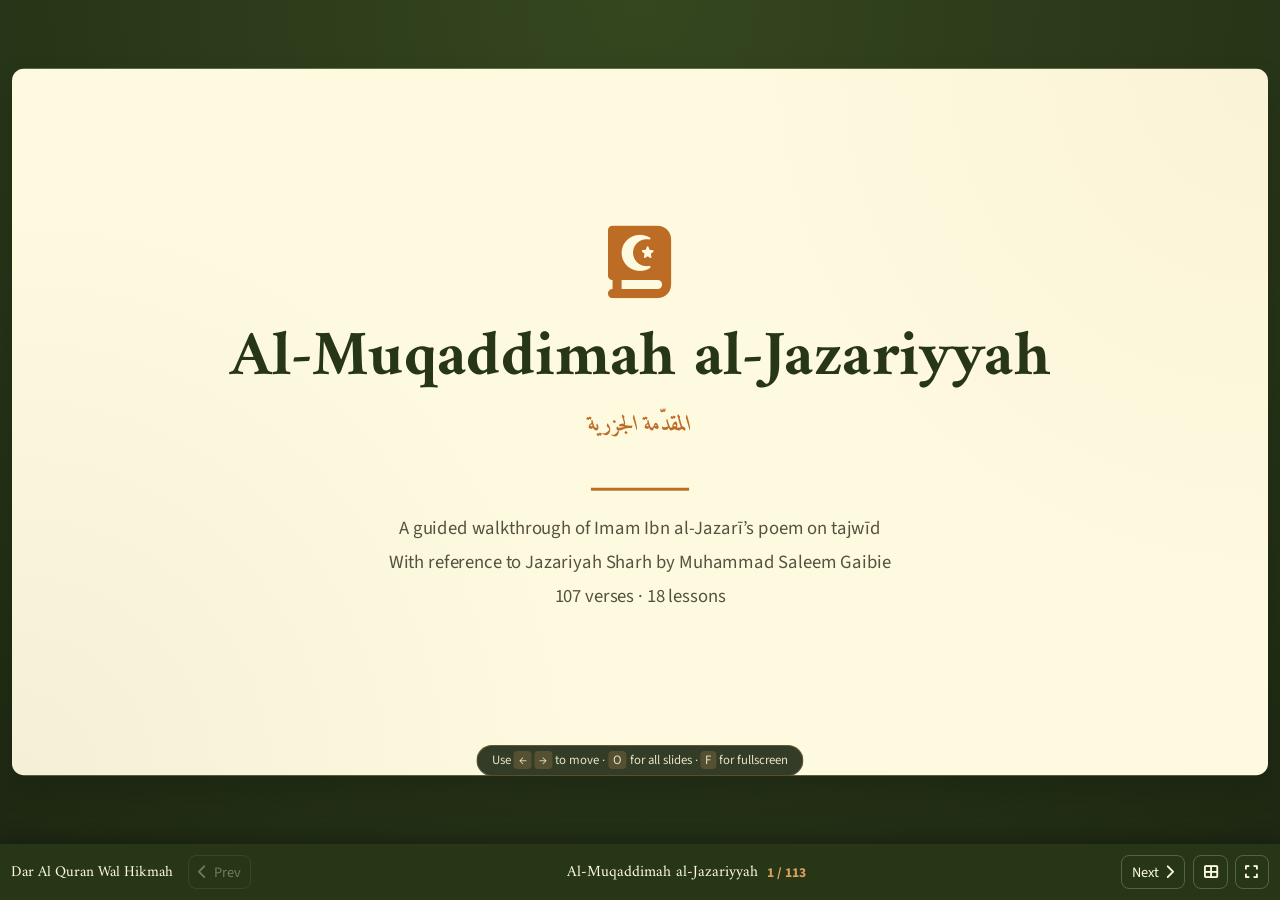
==== commit 5f7c195d: "Expand the Jazariyyah deck and add the Safwat al-Itqan PDF Adds the course map, chapter dividers and" ====
--- a/slides/jazariyah/index.html
+++ b/slides/jazariyah/index.html
@@ -490,1814 +490,3665 @@
 <div id="viewport">
   <div class="stage" id="stage">
 
-  <!-- Slide 1: Title_Slide -->
   <div class="slide-container" id="slide1">
       <div class="title-layout">
-          <i class="fa-solid fa-book-quran" style="font-size: 80px; color: #bc6c25; margin-bottom: 30px;"></i>
-          <h1>Al-Muqaddimah Al-Jazariyyah</h1>
-          <p class="subtitle">A Comprehensive Masterclass on <span class="term">تَجْوِيد</span> (Tajweed)</p>
-          <hr style="background-color: #bc6c25; border: none; height: 3px; margin: 30px auto; width: 100px;">
-          <p style="font-size: 20px; max-width: 800px; margin: 0 auto; color: #55523f;">In-depth theoretical foundations and practical application based on the renowned poem by Imam Muhammad Ibn Al-Jazari Ash-Shafi'i.</p>
-      </div>
-  </div>
-
-  <!-- Slide 2: Introduction -->
+          <i class="fa-solid fa-book-quran" style="font-size:74px; color:#bc6c25; margin-bottom:26px;"></i>
+          <h1>Al-Muqaddimah al-Jazariyyah</h1>
+          <p class="subtitle"><span class="term">المقدّمة الجزرية</span></p>
+          <hr style="background-color:#bc6c25; border:none; height:3px; margin:26px auto; width:100px;">
+          <p style="font-size:19px; max-width:820px; margin:0 auto 8px auto; color:#55523f;">A guided walkthrough of Imam Ibn al-Jazarī’s poem on tajwīd</p><p style="font-size:19px; max-width:820px; margin:0 auto 8px auto; color:#55523f;">With reference to Jazariyah Sharh by Muhammad Saleem Gaibie</p><p style="font-size:19px; max-width:820px; margin:0 auto 8px auto; color:#55523f;">107 verses · 18 lessons</p>
+      </div>
+  </div>
+
   <div class="slide-container" id="slide2">
-      <h2 class="slide-title">الْمُقَدِّمَة (The Introduction)</h2>
-      <div class="content-area">
-          <div class="tiled-content">
-              <div class="tile">
-                  <div class="icon"><i class="fa-solid fa-pen-nib"></i></div>
-                  <h3>الْمُؤَلِّف (The Author)</h3>
-                  <p>The poem begins with a humble introduction of the author, Imam Ibn Al-Jazari, seeking the forgiveness of Allah.</p>
-              </div>
-              <div class="tile">
-                  <div class="icon"><i class="fa-solid fa-hands-praying"></i></div>
-                  <h3>الْحَمْد وَالصَّلَاة (Praise & Salutations)</h3>
-                  <p>Acknowledging that all praise belongs to Allah, followed by sending peace upon Prophet Muhammad (ﷺ).</p>
-              </div>
-              <div class="tile">
-                  <div class="icon"><i class="fa-solid fa-users"></i></div>
-                  <h3>الصَّحَابَة (The Companions)</h3>
-                  <p>Extending the salutations to the Prophet's family, companions, and those who recite and love the Quran.</p>
-              </div>
-          </div>
-      </div>
-      <div class="poem-footer">
-          <div class="verse-row">
-              <div class="shatr">
-                  <div class="arabic-text">يَقُولُ رَاجِي عَفْوِ رَبٍّ سَامِعِ</div>
-                  <div class="english-text">The one hoping for the pardon of a Hearing Lord says</div>
-              </div>
-              <div class="shatr">
-                  <div class="arabic-text">مُحَمَّدُ بْنُ الْجَزَرِيِّ الشَّافِعِي</div>
-                  <div class="english-text">Muhammad, the son of Al-Jazari, the Shafi'i.</div>
-              </div>
-          </div>
-          <div class="verse-row">
-              <div class="shatr">
-                  <div class="arabic-text">الْحَمْدُ لِلَّهِ وَصَلَّى اللَّهُ</div>
-                  <div class="english-text">Praise be to Allah, and may Allah exalt the mention of</div>
-              </div>
-              <div class="shatr">
-                  <div class="arabic-text">عَلَى نَبِيِّهِ وَمُصْطَفَاهُ</div>
-                  <div class="english-text">His Prophet and Chosen one.</div>
-              </div>
-          </div>
-          <div class="verse-row">
-              <div class="shatr">
-                  <div class="arabic-text">مُحَمَّدٍ وَآلِهِ وَصَحْبِهِ</div>
-                  <div class="english-text">Muhammad, his family, his companions</div>
-              </div>
-              <div class="shatr">
-                  <div class="arabic-text">وَمُقْرِئِ الْقُرْآنِ مَعْ مُحِبِّهِ</div>
-                  <div class="english-text">and the teacher of the Quran along with its lover.</div>
-              </div>
-          </div>
-      </div>
-  </div>
-
-  <!-- Slide 3: Obligation of Tajweed 1 -->
+      <h2 class="slide-title">How to read these slides <span style="float:right;"><span class="term">إرشاد</span></span></h2>
+      <div class="content-area">
+          <div class="two-column tiled" style="grid-template-columns: 1.75fr 1fr;">
+              <div>
+                  <h3 style="margin:14px 0 6px 0;">Verse slides</h3>
+                  <p style="font-size:17px; margin:0 0 10px 0;">Each line of the poem is a couplet of two hemistichs. The Arabic sits on the right; its English translation sits directly beneath it. Read the two halves right ← left.</p>
+                  <h3 style="margin:14px 0 6px 0;">Terms</h3>
+                  <p style="font-size:17px; margin:0 0 10px 0;">Arabic technical terms are given with transliteration on first use, then used freely.</p>
+                  <h3 style="margin:14px 0 6px 0;">Numbering</h3>
+                  <p style="font-size:17px; margin:0 0 10px 0;">Verse numbers follow the sharh. The poem is 107 verses; two further closing lines appear in some prints but not in the manuscripts.</p>
+              </div>
+              <div style="display:flex; flex-direction:column; justify-content:center;">
+                  <p style="text-align:center; margin:0 0 12px 0;"><span class="term">مَنْ يُحْسِنِ التَّجْوِيدَ يَظْفَرْ بِالرَّشَدْ</span></p>
+                  <p style="text-align:center; font-size:16px; margin:0 0 8px 0;">“Whoever excels in tajwīd</p>
+                  <p style="text-align:center; font-size:16px; margin:0 0 8px 0;">succeeds with right guidance.”</p>
+                  <p style="text-align:center; font-size:16px; margin:0 0 8px 0;">— verse 107</p>
+              </div>
+          </div>
+      </div>
+
+
+  </div>
+
   <div class="slide-container" id="slide3">
-      <h2 class="slide-title">الْوُجُوب (The Obligation of Knowledge) - Part 1</h2>
-      <div class="content-area">
-          <div class="two-column highlight-numbers-layout">
+      <h2 class="slide-title">The Author — the man <span style="float:right;"><span class="term">الإمام ابن الجزري</span></span></h2>
+      <div class="content-area">
+          <div class="two-column tiled" style="grid-template-columns: 1.75fr 1fr;">
               <div>
-                  <div class="number">1st</div>
-                  <div class="number-label" style="margin-top: 10px;">Primary Duty</div>
-              </div>
-              <div style="display: flex; flex-direction: column; justify-content: center;">
-                  <h3>The Prerequisite to Recitation</h3>
-                  <p>Before embarking on the recitation of the Quran, Imam Al-Jazari states it is an absolute obligation to acquire foundational knowledge.</p>
-                  <ul style="margin-top: 10px;">
-                      <li><strong><span class="term">مَخَارِج</span> (Articulation Points):</strong> Where letters originate.</li>
-                      <li><strong><span class="term">صِفَات</span> (Characteristics):</strong> The inherent qualities of letters.</li>
-                  </ul>
-              </div>
-          </div>
-      </div>
-      <div class="poem-footer">
-          <div class="verse-row">
-              <div class="shatr">
-                  <div class="arabic-text">وَبَعْدُ إِنَّ هَذِهِ مُقَدِّمَهْ</div>
-                  <div class="english-text">And thereafter: This is an introduction</div>
-              </div>
-              <div class="shatr">
-                  <div class="arabic-text">فِيمَا عَلَى قَارِئِهِ أَنْ يَعْلَمَهْ</div>
-                  <div class="english-text">regarding what its reciter must know.</div>
-              </div>
-          </div>
-          <div class="verse-row">
-              <div class="shatr">
-                  <div class="arabic-text">إِذْ وَاجِبٌ عَلَيْهِمُ مُحَتَّمُ</div>
-                  <div class="english-text">For it is an absolute obligation upon them</div>
-              </div>
-              <div class="shatr">
-                  <div class="arabic-text">قَبْلَ الشُّرُوعِ أَوَّلاً أَنْ يَعْلَمُوا</div>
-                  <div class="english-text">before beginning (to recite), to first know:</div>
-              </div>
-          </div>
-          <div class="verse-row">
-              <div class="shatr">
-                  <div class="arabic-text">مَخَارِجَ الْحُرُوفِ وَالصِّفَاتِ</div>
-                  <div class="english-text">The articulation points of the letters and the characteristics</div>
-              </div>
-              <div class="shatr">
-                  <div class="arabic-text">لِيَلْفِظُوا بِأَفْصَحِ اللُّغَاتِ</div>
-                  <div class="english-text">so that they may pronounce with the most eloquent of languages.</div>
-              </div>
-          </div>
-      </div>
-  </div>
-
-  <!-- Slide 4: Obligation of Tajweed 2 -->
+                  <p style="font-size:17px; margin:0 0 10px 0;">Muḥammad ibn Muḥammad ibn Muḥammad ibn ʿAlī ibn Yūsuf al-ʿUmarī al-Dimashqī. Laqab: Shams al-Dīn. Kunyah: Abū al-Khayr.</p>
+                  <p style="font-size:17px; margin:0 0 10px 0;">“al-Jazarī” comes from jazīrah, a peninsula — most experts say Jazīrat Ibn ʿUmar.</p>
+                  <h3 style="margin:14px 0 6px 0;">Born of a duʿāʾ at Zamzam</h3>
+                  <p style="font-size:17px; margin:0 0 10px 0;">His father, a merchant, spent forty years longing for a son and made duʿāʾ at the well of Zamzam during ḥajj. Ibn al-Jazarī was born on a Saturday night, 25 Ramaḍān 751 AH, just after the Tarāwīḥ prayer.</p>
+                  <p style="font-size:17px; margin:0 0 10px 0;">Ḥifẓ of the whole Qurʾān at 13. Leading the community in ṣalāh at 14.</p>
+                  <p style="font-size:17px; margin:0 0 10px 0;">Died 5 Rabīʿ al-Awwal 833 AH, a Friday, in Shīrāz — buried in the school he founded there.</p>
+              </div>
+              <div style="display:flex; flex-direction:column; justify-content:center;">
+                  <p style="text-align:center; margin:0 0 12px 0;"><span class="term">٧٥١ — ٨٣٣ هـ</span></p>
+                  <p style="text-align:center; font-size:16px; margin:0 0 8px 0;">Damascus → Ḥijāz → Egypt</p>
+                  <p style="text-align:center; font-size:16px; margin:0 0 8px 0;">→ Rome → Samarqand</p>
+                  <p style="text-align:center; font-size:16px; margin:0 0 8px 0;">→ Shīrāz</p>
+              </div>
+          </div>
+      </div>
+
+
+  </div>
+
   <div class="slide-container" id="slide4">
-      <h2 class="slide-title">الْوُجُوب (The Obligation of Knowledge) - Part 2</h2>
-      <div class="content-area">
-          <div class="tiled-content">
-              <div class="tile">
-                  <div class="icon"><i class="fa-solid fa-book-open-reader"></i></div>
-                  <h3><span class="term">تَجْوِيد</span> (Tajweed)</h3>
-                  <p>Mastering the rules of recitation, giving every letter its due right and deserved characteristic.</p>
-              </div>
-              <div class="tile">
-                  <div class="icon"><i class="fa-solid fa-hand"></i></div>
-                  <h3><span class="term">مَوَاقِف</span> (Stopping Places)</h3>
-                  <p>Knowing exactly where to pause to preserve the divine meaning.</p>
-              </div>
-              <div class="tile">
-                  <div class="icon"><i class="fa-solid fa-scroll"></i></div>
-                  <h3><span class="term">رَسْم الْمُصْحَف</span> (Script of the Mushaf)</h3>
-                  <p>Understanding the Uthmani script, specifically cut/joined words and open/closed <span class="term">تَاء</span> (Taa).</p>
-              </div>
-          </div>
-      </div>
-      <div class="poem-footer">
-          <div class="verse-row">
-              <div class="shatr">
-                  <div class="arabic-text">مُحَرِّرِي التَّجْوِيدِ وَالْمَوَاقِفِ</div>
-                  <div class="english-text">Perfecting the Tajweed and the stopping places</div>
-              </div>
-              <div class="shatr">
-                  <div class="arabic-text">وَمَا الَّذِي رُسِمَ فِي الْمَصَاحِفِ</div>
-                  <div class="english-text">and what was drawn (written) in the Mushafs:</div>
-              </div>
-          </div>
-          <div class="verse-row">
-              <div class="shatr">
-                  <div class="arabic-text">مِنْ كُلِّ مَقْطُوعٍ وَمَوْصُولٍ بِهَا</div>
-                  <div class="english-text">Of every cut and joined (word) within them</div>
-              </div>
-              <div class="shatr">
-                  <div class="arabic-text">وَتَاءِ أُنْثَى لَمْ تَكُنْ تُكْتَبْ بِهَا</div>
-                  <div class="english-text">and the feminine Taa that was not written with it (as closed).</div>
-              </div>
-          </div>
-      </div>
-  </div>
-
-  <!-- Slide 5: Makharij Overview -->
+      <h2 class="slide-title">The Author — the scholar <span style="float:right;"><span class="term">شيخ القرّاء</span></span></h2>
+      <div class="content-area">
+          <div class="two-column tiled" style="grid-template-columns: 1.75fr 1fr;">
+              <div>
+                  <p style="font-size:17px; margin:0 0 10px 0;">Studied the seven qirāʾāt in the Levant, then the Ḥijāz, then Egypt under Ibn al-Sāʾigh, Ibn al-Baghdādī and Ibn al-Jundī. While reading to Ibn al-Jundī he reached Sūrah al-Naḥl v. 90 — and his teacher died.</p>
+                  <h3 style="margin:14px 0 6px 0;">Titles and posts</h3>
+                  <p style="font-size:17px; margin:0 0 10px 0;">Imām al-Muqriʾīn · Shaykh al-Qurrāʾ. Succeeded his teacher Ibn al-Sallār at the Umayyad Mosque in Damascus, and founded a Dār al-Qurʾān there.</p>
+                  <p style="font-size:17px; margin:0 0 10px 0;">Taught seven years in Rome under Sultan Bā Yazīd. Taymur seated him ahead of al-Sayyid al-Sharīf al-Jurjānī — “one more learned in the Qurʾān and Sunnah takes the closer seat.”</p>
+                  <h3 style="margin:14px 0 6px 0;">His family</h3>
+                  <p style="font-size:17px; margin:0 0 10px 0;">All his children were ḥuffāẓ. His daughter Salmā recited the entire Qurʾān to him from memory in the ten readings in 832 AH.</p>
+              </div>
+              <div style="display:flex; flex-direction:column; justify-content:center;">
+                  <p style="text-align:center; font-size:16px; margin:0 0 8px 0;">Al-Nashr fī al-Qirāʾāt al-ʿAshr</p>
+                  <p style="text-align:center; font-size:16px; margin:0 0 8px 0;">Ṭayyibat al-Nashr</p>
+                  <p style="text-align:center; font-size:16px; margin:0 0 8px 0;">Al-Durrah al-Muḍiyyah</p>
+                  <p style="text-align:center; font-size:16px; margin:0 0 8px 0;">Al-Tamhīd fī ʿIlm al-Tajwīd</p>
+                  <p style="text-align:center; font-size:16px; margin:0 0 8px 0;">Ghāyat al-Nihāyah</p>
+                  <p style="text-align:center; font-size:16px; margin:0 0 8px 0;">Al-Ḥiṣn al-Ḥaṣīn</p>
+                  <p style="text-align:center; font-size:16px; margin:0 0 8px 0;">— and this Muqaddimah</p>
+              </div>
+          </div>
+      </div>
+
+
+  </div>
+
   <div class="slide-container" id="slide5">
-      <h2 class="slide-title"><span class="term">مَخَارِج الْحُرُوف</span> (Articulation Points of the Letters)</h2>
-      <div class="content-area">
-          <div class="doughnut-chart-container">
-              <div class="doughnut-chart" style="background: conic-gradient(#283618 0% 58.8%, #bc6c25 58.8% 70.6%, #dda15e 70.6% 82.4%, #606c38 82.4% 94.1%, #a3ad7a 94.1% 100%);"></div>
-              <ul class="legend">
-                  <li><div class="color-box" style="background-color: #283618;"></div>اللِّسَان (The Tongue) - 10 Points</li>
-                  <li><div class="color-box" style="background-color: #bc6c25;"></div>الْحَلْق (The Throat) - 3 Points</li>
-                  <li><div class="color-box" style="background-color: #dda15e;"></div>الشَّفَتَان (The Lips) - 2 Points</li>
-                  <li><div class="color-box" style="background-color: #606c38;"></div>الْجَوْف (The Empty Space) - 1 Point</li>
-                  <li><div class="color-box" style="background-color: #a3ad7a;"></div>الْخَيْشُوم (The Nasal Cavity) - 1 Point</li>
-              </ul>
-          </div>
-      </div>
-      <div class="poem-footer">
-          <div class="verse-row">
-              <div class="shatr">
-                  <div class="arabic-text">مَخَارِجُ الحُرُوفِ سَبْعَةَ عَشَرْ</div>
-                  <div class="english-text">The articulation points of the letters are seventeen</div>
-              </div>
-              <div class="shatr">
-                  <div class="arabic-text">عَلَى الَّذِي يَخْتَارُهُ مَنِ اخْتَبَرْ</div>
-                  <div class="english-text">according to the opinion chosen by the one who tested (and investigated) it.</div>
-              </div>
-          </div>
-      </div>
-  </div>
-
-  <!-- Slide 6: Al Jawf and Al Halq 1 -->
+      <h2 class="slide-title">The poem, and the chain it reaches us by <span style="float:right;"><span class="term">السّند</span></span></h2>
+      <div class="content-area">
+          <div class="two-column tiled" style="grid-template-columns: 1.75fr 1fr;">
+              <div>
+                  <p style="font-size:17px; margin:0 0 10px 0;">107 verses of rajaz — the metre of teaching poems.</p>
+                  <p style="font-size:17px; margin:0 0 10px 0;">Its full title: Al-Muqaddimah fīmā ʿalā qāriʾi al-Qurʾān an yaʿlamah — “the introduction on what the reciter of the Qurʾān is obliged to know.”</p>
+                  <h3 style="margin:14px 0 6px 0;">One of the sharh author’s chains</h3>
+                  <p style="font-size:17px; margin:0 0 10px 0;">Muhammad Saleem Gaibie ← Qāri Ayyūb Isḥāq ← Anīs Aḥmad Khān ← Muḥibb al-Dīn ← ʿAbd al-Raḥmān al-Makkī ← … ← Muḥammad al-Baqarī ← al-Yemenī ← al-Ṭablāwī ← Zakariyyā al-Anṣārī ← Riḍwān al-ʿUqbī ← Ibn al-Jazarī.</p>
+                  <p style="font-size:17px; margin:0 0 10px 0;">Another link runs through the author’s own son, Abū Bakr ibn al-Jazarī, who wrote a commentary on this very poem — and a third through Aḥmad al-Umyūṭī, who studied it directly from Ibn al-Jazarī himself.</p>
+              </div>
+              <div style="display:flex; flex-direction:column; justify-content:center;">
+                  <p style="text-align:center; margin:0 0 12px 0;"><span class="term">عِلْمٌ نَقْلِيّ</span></p>
+                  <p style="text-align:center; font-size:16px; margin:0 0 8px 0;">Tajwīd is transmitted,</p>
+                  <p style="text-align:center; font-size:16px; margin:0 0 8px 0;">not deduced.</p>
+                  <p style="text-align:center; font-size:16px; margin:0 0 8px 0;">That is why the poet</p>
+                  <p style="text-align:center; font-size:16px; margin:0 0 8px 0;">names himself first.</p>
+              </div>
+          </div>
+      </div>
+
+
+  </div>
+
   <div class="slide-container" id="slide6">
-      <h2 class="slide-title"><span class="term">الْجَوْف</span> (The Empty Space) & <span class="term">الْحَلْق</span> (The Throat)</h2>
-      <div class="content-area">
-          <div class="two-column">
-              <div style="display: flex; flex-direction: column; justify-content: center;">
-                  <h3 style="color: #283618; margin-bottom: 5px;"><span class="term">الْجَوْف</span> (The Empty Space)</h3>
-                  <p>The empty space in the mouth and throat. It is the exit for the three letters of <span class="term">مَدّ</span> (Elongation): Alif (ا), Waw (و), and Yaa (ي) when <span class="term">سَاكِنَة</span> (Vowelless).</p>
-                  <h3 style="color: #283618; margin-top: 15px; margin-bottom: 5px;"><span class="term">الْحَلْق</span> (The Throat)</h3>
-                  <ul>
-                      <li><strong><span class="term">أَقْصَى الْحَلْق</span> (Deepest):</strong> Hamzah (ء) and Haa (هـ)</li>
-                      <li><strong><span class="term">وَسَط الْحَلْق</span> (Middle):</strong> 'Ayn (ع) and Haa (ح)</li>
-                  </ul>
-              </div>
-              <div>
-                  <div class="image-wrapper"><img src="http://googleusercontent.com/image_collection/image_retrieval/4716376808798499873" alt="Vocal tract articulation diagram phonetics linguistics"></div>
-              </div>
-          </div>
-      </div>
-      <div class="poem-footer">
-          <div class="verse-row">
-              <div class="shatr">
-                  <div class="arabic-text">فَأَلِفُ الْجَوْفِ وَأُخْتَاهَا وَهِي</div>
-                  <div class="english-text">So for the empty space is Alif and its two sisters, and they</div>
-              </div>
-              <div class="shatr">
-                  <div class="arabic-text">حُرُوفُ مَدٍّ لِلْهَوَاءِ تَنْتَهِي</div>
-                  <div class="english-text">are letters of elongation ending with the air.</div>
-              </div>
-          </div>
-          <div class="verse-row">
-              <div class="shatr">
-                  <div class="arabic-text">ثُمَّ لأَقْصَى الْحَلْقِ هَمْزٌ هَاءُ</div>
-                  <div class="english-text">Then for the deepest part of the throat is Hamzah and Haa</div>
-              </div>
-              <div class="shatr">
-                  <div class="arabic-text">ثُمَّ لِوَسْطِهِ فَعَيْنٌ حَاءُ</div>
-                  <div class="english-text">Then for its middle is 'Ayn and Haa.</div>
-              </div>
-          </div>
-      </div>
-  </div>
-
-  <!-- Slide 7: Halq 2 & Deep Tongue -->
-  <div class="slide-container" id="slide7">
-      <h2 class="slide-title">Upper <span class="term">الْحَلْق</span> & <span class="term">أَقْصَى اللِّسَان</span> (Deepest Tongue)</h2>
-      <div class="content-area">
-          <div class="two-column">
-              <div>
-                  <div class="image-wrapper"><img src="http://googleusercontent.com/image_collection/image_retrieval/8268640669105214426" alt="Human tongue anatomy diagram back middle tip"></div>
-              </div>
-              <div style="display: flex; flex-direction: column; justify-content: center;">
-                  <h3 style="color: #283618; margin-bottom: 5px;"><span class="term">أَدْنَى الْحَلْق</span> (Closest Throat)</h3>
-                  <p>Ghayn (غ) and Khaa (خ) originate from the topmost part of the throat, closest to the mouth.</p>
-                  <h3 style="color: #283618; margin-top: 15px; margin-bottom: 5px;"><span class="term">أَقْصَى اللِّسَان</span> (Deepest Tongue)</h3>
-                  <p>Moving from the throat into the mouth, the very back of the tongue produces two letters by striking the upper palate.</p>
-                  <ul>
-                      <li><strong>Qaaf (ق):</strong> Produced from the deepest part, striking the soft palate.</li>
-                      <li><strong>Kaaf (ك):</strong> Produced slightly forward from the Qaaf (slightly lower).</li>
-                  </ul>
-              </div>
-          </div>
-      </div>
-      <div class="poem-footer">
-          <div class="verse-row">
-              <div class="shatr">
-                  <div class="arabic-text">أَدْنَاهُ غَيْنٌ خَاؤُهَا وَالْقَافُ</div>
-                  <div class="english-text">Its closest part is Ghayn and Khaa, and the Qaaf</div>
-              </div>
-              <div class="shatr">
-                  <div class="arabic-text">أَقْصَى اللِّسَانِ فَوْقُ ثُمَّ الْكَافُ</div>
-                  <div class="english-text">is from the deepest part of the tongue, above. Then the Kaaf...</div>
-              </div>
-          </div>
-      </div>
-  </div>
-
-  <!-- Slide 8: Middle & Edges of Tongue -->
-  <div class="slide-container" id="slide8">
-      <h2 class="slide-title"><span class="term">وَسَط اللِّسَان</span> (Middle) & <span class="term">حَافَّة اللِّسَان</span> (Edges)</h2>
-      <div class="content-area">
-          <div class="tiled-content">
-              <div class="tile">
-                  <div class="icon"><i class="fa-solid fa-comment-dots"></i></div>
-                  <h3><span class="term">وَسَط اللِّسَان</span> (Middle)</h3>
-                  <p><strong>Jeem (ج), Sheen (ش), Yaa (ي)</strong><br>Produced when the middle of the tongue rises to the hard palate.</p>
-              </div>
-              <div class="tile">
-                  <div class="icon"><i class="fa-solid fa-teeth"></i></div>
-                  <h3><span class="term">حَافَّة اللِّسَان</span> (Sides)</h3>
-                  <p><strong>Dhaad (ض)</strong><br>Produced from the side of the tongue touching the upper molars (left, right, or both).</p>
-              </div>
-              <div class="tile">
-                  <div class="icon"><i class="fa-solid fa-arrows-left-right"></i></div>
-                  <h3>Edge to Tip</h3>
-                  <p><strong>Laam (ل)</strong><br>Produced from the edges of the tongue up to its tip, touching the upper gums.</p>
-              </div>
-          </div>
-      </div>
-      <div class="poem-footer">
-          <div class="verse-row">
-              <div class="shatr">
-                  <div class="arabic-text">أَسْفَلُ وَالْوَسْطُ فَجِيمُ الشِّينُ يَا</div>
-                  <div class="english-text">...is lower. And the middle (of the tongue) is Jeem, Sheen, and Yaa</div>
-              </div>
-              <div class="shatr">
-                  <div class="arabic-text">وَالضَّادُ مِنْ حَافَتِهِ إِذْ وَلِيَا</div>
-                  <div class="english-text">And the Dhaad is from its edge when it lies against...</div>
-              </div>
-          </div>
-          <div class="verse-row">
-              <div class="shatr">
-                  <div class="arabic-text">الاَضْرَاسَ مِنْ أَيْسَرَ أَوْ يُمْنَاهَا</div>
-                  <div class="english-text">The molars, from its left or right side</div>
-              </div>
-              <div class="shatr">
-                  <div class="arabic-text">وَاللاَّمُ أَدْنَاهَا لِمُنْتَهَاهَا</div>
-                  <div class="english-text">And the Laam is from its nearest edge to its end (tip).</div>
-              </div>
-          </div>
-      </div>
-  </div>
-
-  <!-- Slide 9: Tip of the Tongue 1 -->
-  <div class="slide-container" id="slide9">
-      <h2 class="slide-title"><span class="term">طَرَف اللِّسَان</span> (Tip of the Tongue) - Part 1</h2>
+      <h2 class="slide-title">Course map <span style="float:right;"><span class="term">فهرس</span></span></h2>
       <div class="content-area">
           <div class="table-layout">
               <table>
-                  <thead>
-                      <tr>
-                          <th style="width: 20%;">Letter</th>
-                          <th style="width: 40%;">Arabic</th>
-                          <th>Exact <span class="term">مَخْرَج</span> (Articulation Point)</th>
-                      </tr>
-                  </thead>
-                  <tbody>
-                      <tr>
-                          <td><strong>Noon</strong></td>
-                          <td style="font-size: 24px;">ن</td>
-                          <td>From the tip of the tongue and the gums of the upper two front teeth, slightly below the Laam.</td>
-                      </tr>
-                      <tr>
-                          <td><strong>Raa</strong></td>
-                          <td style="font-size: 24px;">ر</td>
-                          <td>From the tip of the tongue and the upper gums, but the back (top) of the tip curves closer to the palate.</td>
-                      </tr>
-                  </tbody>
+                  <tr><th style="font-size:11px; padding:4px 10px;">#</th><th style="font-size:11px; padding:4px 10px;">Chapter</th><th style="font-size:11px; padding:4px 10px;">Verses</th><th style="font-size:11px; padding:4px 10px;">What you will be able to do</th></tr>
+                  <tr><td style="font-size:11px; padding:4px 10px;">1</td><td style="font-size:11px; padding:4px 10px;">The Introduction</td><td style="font-size:11px; padding:4px 10px;">1–8</td><td style="font-size:11px; padding:4px 10px;">Name the three things a reciter must know</td></tr>
+                  <tr><td style="font-size:11px; padding:4px 10px;">2</td><td style="font-size:11px; padding:4px 10px;">The Makhārij</td><td style="font-size:11px; padding:4px 10px;">9–19</td><td style="font-size:11px; padding:4px 10px;">Place all 29 letters at their 17 exit points</td></tr>
+                  <tr><td style="font-size:11px; padding:4px 10px;">3</td><td style="font-size:11px; padding:4px 10px;">The Ṣifāt</td><td style="font-size:11px; padding:4px 10px;">20–26</td><td style="font-size:11px; padding:4px 10px;">Give each letter its 17 permanent attributes</td></tr>
+                  <tr><td style="font-size:11px; padding:4px 10px;">4</td><td style="font-size:11px; padding:4px 10px;">Defining Tajwīd</td><td style="font-size:11px; padding:4px 10px;">27–33</td><td style="font-size:11px; padding:4px 10px;">Tell laḥn jaliyy from laḥn khafiyy</td></tr>
+                  <tr><td style="font-size:11px; padding:4px 10px;">5</td><td style="font-size:11px; padding:4px 10px;">Precautions</td><td style="font-size:11px; padding:4px 10px;">34–40</td><td style="font-size:11px; padding:4px 10px;">Keep light letters light beside heavy ones</td></tr>
+                  <tr><td style="font-size:11px; padding:4px 10px;">6</td><td style="font-size:11px; padding:4px 10px;">The Rāʾ and the Lām</td><td style="font-size:11px; padding:4px 10px;">41–44</td><td style="font-size:11px; padding:4px 10px;">Decide heavy or light in every case</td></tr>
+                  <tr><td style="font-size:11px; padding:4px 10px;">7</td><td style="font-size:11px; padding:4px 10px;">Istiʿlāʾ &amp; Iṭbāq</td><td style="font-size:11px; padding:4px 10px;">45–49</td><td style="font-size:11px; padding:4px 10px;">Grade tafkhīm; guard the sukūn</td></tr>
+                  <tr><td style="font-size:11px; padding:4px 10px;">8</td><td style="font-size:11px; padding:4px 10px;">Idghām</td><td style="font-size:11px; padding:4px 10px;">50–51</td><td style="font-size:11px; padding:4px 10px;">Merge — and know the three exceptions</td></tr>
+                  <tr><td style="font-size:11px; padding:4px 10px;">9</td><td style="font-size:11px; padding:4px 10px;">The Ḍād and the Ẓāʾ</td><td style="font-size:11px; padding:4px 10px;">52–61</td><td style="font-size:11px; padding:4px 10px;">Recognise all 30 ẓāʾ words</td></tr>
+                  <tr><td style="font-size:11px; padding:4px 10px;">10</td><td style="font-size:11px; padding:4px 10px;">Ghunnah &amp; sākin mīm</td><td style="font-size:11px; padding:4px 10px;">62–64</td><td style="font-size:11px; padding:4px 10px;">Apply the three rulings of mīm sākinah</td></tr>
+                  <tr><td style="font-size:11px; padding:4px 10px;">11</td><td style="font-size:11px; padding:4px 10px;">Nūn sākinah &amp; tanwīn</td><td style="font-size:11px; padding:4px 10px;">65–68</td><td style="font-size:11px; padding:4px 10px;">Apply the four rulings</td></tr>
+                  <tr><td style="font-size:11px; padding:4px 10px;">12</td><td style="font-size:11px; padding:4px 10px;">Madd &amp; Qaṣr</td><td style="font-size:11px; padding:4px 10px;">69–72</td><td style="font-size:11px; padding:4px 10px;">Choose the right length, consistently</td></tr>
+                  <tr><td style="font-size:11px; padding:4px 10px;">13</td><td style="font-size:11px; padding:4px 10px;">Waqf &amp; Ibtidāʾ</td><td style="font-size:11px; padding:4px 10px;">73–78</td><td style="font-size:11px; padding:4px 10px;">Judge a stop as tāmm, kāfī, ḥasan or qabīḥ</td></tr>
+                  <tr><td style="font-size:11px; padding:4px 10px;">14</td><td style="font-size:11px; padding:4px 10px;">Maqṭūʿ &amp; Mawṣūl</td><td style="font-size:11px; padding:4px 10px;">79–93</td><td style="font-size:11px; padding:4px 10px;">Know where the 25 compounds are cut</td></tr>
+                  <tr><td style="font-size:11px; padding:4px 10px;">15</td><td style="font-size:11px; padding:4px 10px;">The Tāʰāt</td><td style="font-size:11px; padding:4px 10px;">94–100</td><td style="font-size:11px; padding:4px 10px;">Stop correctly on the 13 open-tāʾ words</td></tr>
+                  <tr><td style="font-size:11px; padding:4px 10px;">16</td><td style="font-size:11px; padding:4px 10px;">Hamzat al-Waṣl</td><td style="font-size:11px; padding:4px 10px;">101–103</td><td style="font-size:11px; padding:4px 10px;">Begin any word that opens on a sukūn</td></tr>
+                  <tr><td style="font-size:11px; padding:4px 10px;">17</td><td style="font-size:11px; padding:4px 10px;">Stopping on the last letter</td><td style="font-size:11px; padding:4px 10px;">104–105</td><td style="font-size:11px; padding:4px 10px;">Use iskān, rawm and ishmām</td></tr>
+                  <tr><td style="font-size:11px; padding:4px 10px;">18</td><td style="font-size:11px; padding:4px 10px;">The Epilogue</td><td style="font-size:11px; padding:4px 10px;">106–107</td><td style="font-size:11px; padding:4px 10px;">—</td></tr>
               </table>
           </div>
       </div>
-      <div class="poem-footer">
-          <div class="verse-row">
-              <div class="shatr">
-                  <div class="arabic-text">وَالنُّونُ مِنْ طَرَفِهِ تَحْتُ اجْعَلُوا</div>
-                  <div class="english-text">And make the Noon from its tip, slightly below (the Laam)</div>
-              </div>
-              <div class="shatr">
-                  <div class="arabic-text">وَالرَّا يُدَانِيهِ لِظَهْرٍ أَدْخَلُوا</div>
-                  <div class="english-text">And the Raa is close to it, but utilizing the back (top) of the tongue more.</div>
-              </div>
-          </div>
-      </div>
-  </div>
-
-  <!-- Slide 10: Tip of the Tongue 2 -->
+
+
+  </div>
+
+  <div class="slide-container" id="slide7">
+      <div class="section-title-layout">
+          <h2>المقدّمة</h2>
+          <p class="subtitle" style="font-size:26px; font-style:normal; color:#bc6c25;">The Introduction</p>
+          <hr>
+          <p class="subtitle" style="max-width:820px;">Praise, salutations, and the three things every reciter must know.</p>
+          <p style="font-size:16px; color:#bc6c25; margin-top:18px;">Lesson 1 · verses 1–8</p>
+      </div>
+  </div>
+
+  <div class="slide-container" id="slide8">
+      <h2 class="slide-title">Before verse 1: the basmalah and the ḥamd <span style="float:right;"><span class="term">البسملة والحمد</span></span></h2>
+      <div class="content-area">
+          <div class="two-column tiled" style="grid-template-columns: 1.75fr 1fr;">
+              <div>
+                  <p style="font-size:17px; margin:0 0 10px 0;">Two aḥādīth stand behind the poem’s opening: every good action not begun with bismillāh — and every good action not begun with the praise of Allah — is severed of blessing.</p>
+                  <h3 style="margin:14px 0 6px 0;">Is there a contradiction?</h3>
+                  <p style="font-size:17px; margin:0 0 10px 0;">No. An action has an actual start and a relative start. It is like beginning a khatm: the actual start is the istiʿādhah, yet reaching al-ḥamdu lillāh is still “the beginning.”</p>
+                  <h3 style="margin:14px 0 6px 0;">al-Raḥmān and al-Raḥīm</h3>
+                  <p style="font-size:17px; margin:0 0 10px 0;">Both come from raḥmah, and both are intensive forms. More letters means more intensity — so al-Raḥmān is the stronger. It is used of Allah alone; al-Raḥīm is also used of creation (Tawbah 128, of the Prophet ﷺ).</p>
+              </div>
+              <div style="display:flex; flex-direction:column; justify-content:center;">
+                  <p style="text-align:center; margin:0 0 12px 0;"><span class="term">بِسْمِ اللَّهِ الرَّحْمَٰنِ الرَّحِيمِ</span></p>
+                  <p style="text-align:center; font-size:16px; margin:0 0 8px 0;">The poem opens where</p>
+                  <p style="text-align:center; font-size:16px; margin:0 0 8px 0;">the Qurʾān opens.</p>
+              </div>
+          </div>
+      </div>
+
+
+  </div>
+
+  <div class="slide-container" id="slide9">
+      <h2 class="slide-title">Why does he name himself before the ḥamd? <span style="float:right;"><span class="term">عِلْمٌ نَقْلِيّ</span></span></h2>
+      <p style="font-size:13px; font-style:italic; color:#55523f; margin:-14px 0 12px 0; width:100%;">on verse 1</p>
+      <div class="content-area">
+          <div style="width:100%;">
+                  <p style="font-size:17px; margin:0 0 10px 0;">It looks out of order. Convention is to praise Allah first — yet the poet’s name comes in the very first word.</p>
+                  <h3 style="margin:14px 0 6px 0;">Knowledge is of two kinds</h3>
+                  <p style="font-size:17px; margin:0 0 10px 0;">ʿIlm ʿaqlī — a science a person can reach by intellect alone, without a teacher.</p>
+                  <p style="font-size:17px; margin:0 0 10px 0;">ʿIlm naqlī — a science that cannot be reached by intellect; it exists only as a transmission handed from one person to the next.</p>
+                  <h3 style="margin:14px 0 6px 0;">Tajwīd is naqlī</h3>
+                  <p style="font-size:17px; margin:0 0 10px 0;">So the author names the nāqil — the transmitter — first. The science is only as sound as the chain that carries it.</p>
+                  <p style="font-size:17px; margin:0 0 10px 0;">The lesson for the student is immediate: you cannot get this from a book. Find a teacher.</p>
+          </div>
+      </div>
+
+          <div class="poem-footer">
+              <div class="verse-row">
+                  <div class="shatr">
+                      <div class="arabic-text">يَقُولُ رَاجِي عَفْوِ رَبٍّ سَامِعِ</div>
+                      <div class="english-text">Says he who hopes for the forgiveness of the All-hearing Lord —</div>
+                  </div>
+                  <div class="shatr">
+                      <div class="arabic-text">مُحَمَّدُ بْنُ الْجَزَرِيِّ الشَّافِعِي</div>
+                      <div class="english-text">Muḥammad ibn al-Jazarī al-Shāfiʿī.</div>
+                  </div>
+              </div>
+              <div class="verse-row">
+                  <div class="shatr">
+                      <div class="arabic-text">الْحَمْدُ لِلَّهِ وَصَلَّى اللَّهُ</div>
+                      <div class="english-text">All praise is due to Allah, and may Allah send salutations</div>
+                  </div>
+                  <div class="shatr">
+                      <div class="arabic-text">عَلَى نَبِيِّهِ وَمُصْطَفَاهُ</div>
+                      <div class="english-text">upon His Prophet and His chosen one —</div>
+                  </div>
+              </div>
+          </div>
+  </div>
+
   <div class="slide-container" id="slide10">
-      <h2 class="slide-title"><span class="term">طَرَف اللِّسَان</span> (Tip of the Tongue) - Part 2</h2>
+      <h2 class="slide-title">The Introduction <span style="float:right;"><span class="term">المقدّمة</span></span></h2>
+      <div class="content-area" style="justify-content:flex-start;">
+          <p style="font-size:15px; font-style:italic; color:#55523f; width:100%; margin:0;">verses 3–4</p>
+      </div>
+          <div class="poem-footer">
+              <div class="verse-row">
+                  <div class="shatr">
+                      <div class="arabic-text">مُحَمَّدٍ وَآلِهِ وَصَحْبِهِ</div>
+                      <div class="english-text">Muḥammad, his family and his Companions,</div>
+                  </div>
+                  <div class="shatr">
+                      <div class="arabic-text">وَمُقْرِئِ الْقُرْآنِ مَعْ مُحِبِّهِ</div>
+                      <div class="english-text">and the teacher of the Qurʾān and whoever loves him.</div>
+                  </div>
+              </div>
+              <div class="verse-row">
+                  <div class="shatr">
+                      <div class="arabic-text">وَبَعْدُ إِنَّ هَذِهِ مُقَدِّمَهْ</div>
+                      <div class="english-text">And thereafter: verily this is an introduction</div>
+                  </div>
+                  <div class="shatr">
+                      <div class="arabic-text">فِيمَا عَلَى قَارِئِهِ أَنْ يَعْلَمَهْ</div>
+                      <div class="english-text">regarding what its reciter is obliged to know.</div>
+                  </div>
+              </div>
+              <div class="verse-row">
+                  <div class="shatr">
+                      <div class="arabic-text">إِذْ وَاجِبٌ عَلَيْهِمُ مُحَتَّمُ</div>
+                      <div class="english-text">For it is certainly compulsory upon them —</div>
+                  </div>
+                  <div class="shatr">
+                      <div class="arabic-text">قَبْلَ الشُّرُوعِ أَوَّلاً أَنْ يَعْلَمُوا</div>
+                      <div class="english-text">before beginning, firstly, that they should know:</div>
+                  </div>
+              </div>
+              <div class="verse-row">
+                  <div class="shatr">
+                      <div class="arabic-text">مَخَارِجَ الْحُرُوفِ وَالصِّفَاتِ</div>
+                      <div class="english-text">the articulation points of the letters and their characteristics,</div>
+                  </div>
+                  <div class="shatr">
+                      <div class="arabic-text">لِيَلْفِظُوا بِأَفْصَحِ اللُّغَاتِ</div>
+                      <div class="english-text">so as to pronounce them in the most eloquent of tongues;</div>
+                  </div>
+              </div>
+          </div>
+          <p style="font-size:13px; font-style:italic; color:#55523f; margin:12px 0 0 0; width:100%; text-align:left;">the two halves of each line are read  right ← left</p>
+  </div>
+
+  <div class="slide-container" id="slide11">
+      <h2 class="slide-title">The Introduction <span style="float:right;"><span class="term">المقدّمة</span></span></h2>
+      <div class="content-area" style="justify-content:flex-start;">
+          <p style="font-size:15px; font-style:italic; color:#55523f; width:100%; margin:0;">verses 5–8</p>
+      </div>
+          <div class="poem-footer">
+              <div class="verse-row">
+                  <div class="shatr">
+                      <div class="arabic-text">مُحَرِّرِي التَّجْوِيدِ وَالْمَوَاقِفِ</div>
+                      <div class="english-text">becoming proficient in tajwīd and the places of pausing,</div>
+                  </div>
+                  <div class="shatr">
+                      <div class="arabic-text">وَمَا الَّذِي رُسِمَ فِي الْمَصَاحِفِ</div>
+                      <div class="english-text">and what has been written in the maṣāḥif —</div>
+                  </div>
+              </div>
+              <div class="verse-row">
+                  <div class="shatr">
+                      <div class="arabic-text">مِنْ كُلِّ مَقْطُوعٍ وَمَوْصُولٍ بِهَا</div>
+                      <div class="english-text">every cut and joined compound therein,</div>
+                  </div>
+                  <div class="shatr">
+                      <div class="arabic-text">وَتَاءِ أُنْثَى لَمْ تَكُنْ تُكْتَبْ بِهَا</div>
+                      <div class="english-text">and the feminine tāʾ not written with a hāʾ.</div>
+                  </div>
+              </div>
+          </div>
+          <p style="font-size:13px; font-style:italic; color:#55523f; margin:12px 0 0 0; width:100%; text-align:left;">the two halves of each line are read  right ← left</p>
+  </div>
+
+  <div class="slide-container" id="slide12">
+      <h2 class="slide-title">The three pillars — and the two rulings <span style="float:right;"><span class="term">ما يجب على القارئ</span></span></h2>
+      <p style="font-size:13px; font-style:italic; color:#55523f; margin:-14px 0 12px 0; width:100%;">verses 5–8</p>
+      <div class="content-area">
+          <div class="tiled-content">
+              <div class="tile" style="text-align:left;">
+                  <h3>Letters</h3>
+                  <p style="margin:0 0 6px 0;"><span class="term">المخارج والصفات</span></p>
+                  <p style="font-size:12px; font-style:italic; color:#bc6c25; margin:0 0 8px 0;">makhārij + ṣifāt</p>
+                  <p style="font-size:15px; margin:0 0 7px 0;">Where each letter is produced, and what it does there —</p>
+                  <p style="font-size:15px; margin:0 0 7px 0;">“so as to pronounce in the most eloquent of tongues.”</p>
+                  <p style="font-size:15px; margin:0 0 7px 0;">Lessons 2–3.</p>
+              </div>
+              <div class="tile" style="text-align:left;">
+                  <h3>Tajwīd &amp; pausing</h3>
+                  <p style="margin:0 0 6px 0;"><span class="term">التجويد والوقوف</span></p>
+                  <p style="font-size:12px; font-style:italic; color:#bc6c25; margin:0 0 8px 0;">aḥkām + waqf</p>
+                  <p style="font-size:15px; margin:0 0 7px 0;">The rules of recitation, and knowing where and how to pause and begin.</p>
+                  <p style="font-size:15px; margin:0 0 7px 0;">Lessons 4–13.</p>
+              </div>
+              <div class="tile" style="text-align:left;">
+                  <h3>The script</h3>
+                  <p style="margin:0 0 6px 0;"><span class="term">رسم المصاحف</span></p>
+                  <p style="font-size:12px; font-style:italic; color:#bc6c25; margin:0 0 8px 0;">rasm al-maṣāḥif</p>
+                  <p style="font-size:15px; margin:0 0 7px 0;">What is written in the maṣāḥif: cut vs. joined compounds, and the open vs. closed feminine tāʾ.</p>
+                  <p style="font-size:15px; margin:0 0 7px 0;">Lessons 14–15.</p>
+              </div>
+              <div class="tile" style="text-align:left;">
+                  <h3>Two rulings</h3>
+                  <p style="margin:0 0 6px 0;"><span class="term">فرض كفاية / فرض عين</span></p>
+                  <p style="font-size:12px; font-style:italic; color:#bc6c25; margin:0 0 8px 0;">theory vs. practice</p>
+                  <p style="font-size:15px; margin:0 0 7px 0;">Knowing the theory is farḍ kifāyah — verse 5.</p>
+                  <p style="font-size:15px; margin:0 0 7px 0;">Applying it is farḍ ʿayn — verse 27.</p>
+                  <p style="font-size:15px; margin:0 0 7px 0;">Not everyone must tell muttaṣil from munfaṣil. Everyone must recite correctly.</p>
+              </div>
+          </div>
+      </div>
+          <p style="font-size:13px; font-style:italic; color:#55523f; margin:12px 0 0 0; width:100%; text-align:left;">ʿUthmān sent several copies to the lands — hence the plural, maṣāḥif (five, or six counting his personal copy).</p>
+
+  </div>
+
+  <div class="slide-container" id="slide13">
+      <div class="section-title-layout">
+          <h2>باب المخارج</h2>
+          <p class="subtitle" style="font-size:26px; font-style:normal; color:#bc6c25;">The Articulation Points</p>
+          <hr>
+          <p class="subtitle" style="max-width:820px;">Seventeen places where the letters are born.</p>
+          <p style="font-size:16px; color:#bc6c25; margin-top:18px;">Lesson 2 · verses 9–19</p>
+      </div>
+  </div>
+
+  <div class="slide-container" id="slide14">
+      <h2 class="slide-title">What a makhraj is — and how to find one <span style="float:right;"><span class="term">تعريف المخرج</span></span></h2>
+      <div class="content-area">
+          <div class="two-column tiled" style="grid-template-columns: 1.75fr 1fr;">
+              <div>
+                  <p style="font-size:17px; margin:0 0 10px 0;">Makhraj: the place from which something comes out. Technically — the place where the sound of a letter ends. Plural: makhārij.</p>
+                  <p style="font-size:17px; margin:0 0 10px 0;">Ḥarf itself means “end” or “point”: the letter is what you hear when the sound terminates.</p>
+                  <h3 style="margin:14px 0 6px 0;">The method</h3>
+                  <p style="font-size:17px; margin:0 0 10px 0;">Make the letter sākin, or better, mushaddad. Put a hamzah with a ḥarakah before it. Then feel where the sound stops — that is its makhraj.</p>
+                  <h3 style="margin:14px 0 6px 0;">Two kinds</h3>
+                  <p style="font-size:17px; margin:0 0 10px 0;">Muḥaqqaq — definite: the throat, the tongue, the lips.</p>
+                  <p style="font-size:17px; margin:0 0 10px 0;">Muqaddar — approximate: the jawf, the empty space of mouth and throat.</p>
+              </div>
+              <div style="display:flex; flex-direction:column; justify-content:center;">
+                  <p style="text-align:center; margin:0 0 12px 0;"><span class="term">أَبْ · أَبَّ</span></p>
+                  <p style="text-align:center; font-size:16px; margin:0 0 8px 0;">Say it. Feel where</p>
+                  <p style="text-align:center; font-size:16px; margin:0 0 8px 0;">the sound stops.</p>
+                  <p style="text-align:center; font-size:16px; margin:0 0 8px 0;">That is the makhraj.</p>
+              </div>
+          </div>
+      </div>
+
+
+  </div>
+
+  <div class="slide-container" id="slide15">
+      <h2 class="slide-title">How many makhārij? <span style="float:right;"><span class="term">عدد المخارج</span></span></h2>
+      <div class="content-area">
+          <div class="tiled-content">
+              <div class="tile" style="text-align:left;">
+                  <h3>Seventeen</h3>
+                  <p style="margin:0 0 6px 0;"><span class="term">الخليل بن أحمد</span></p>
+                  <p style="font-size:13px; font-style:italic; color:#bc6c25; margin:0 0 8px 0;">Khalīl al-Farāhīdī</p>
+                  <p style="font-size:16px; margin:0 0 7px 0;">Ibn al-Jazarī’s choice — “him who has chosen and tested it” — and the view of most contemporary scholars.</p>
+                  <p style="font-size:16px; margin:0 0 7px 0;">Counts the jawf as a makhraj of its own.</p>
+              </div>
+              <div class="tile" style="text-align:left;">
+                  <h3>Sixteen</h3>
+                  <p style="margin:0 0 6px 0;"><span class="term">سيبويه</span></p>
+                  <p style="font-size:13px; font-style:italic; color:#bc6c25; margin:0 0 8px 0;">Sībawayh (and Imam al-Shāṭibī)</p>
+                  <p style="font-size:16px; margin:0 0 7px 0;">Drops the jawf.</p>
+                  <p style="font-size:16px; margin:0 0 7px 0;">The alif joins the lower throat; madd wāw and yāʾ join their moving counterparts.</p>
+                  <p style="font-size:16px; margin:0 0 7px 0;">So the throat letters become seven, not six.</p>
+              </div>
+              <div class="tile" style="text-align:left;">
+                  <h3>Fourteen</h3>
+                  <p style="margin:0 0 6px 0;"><span class="term">الفرّاء</span></p>
+                  <p style="font-size:13px; font-style:italic; color:#bc6c25; margin:0 0 8px 0;">al-Farrāʾ</p>
+                  <p style="font-size:16px; margin:0 0 7px 0;">Drops the jawf, and also merges lām, nūn and rāʾ into a single makhraj — the tip of the tongue with the gums above it.</p>
+              </div>
+          </div>
+      </div>
+          <p style="font-size:13px; font-style:italic; color:#55523f; margin:12px 0 0 0; width:100%; text-align:left;">Khalīl made ḥajj and asked for a science given to no one before him — and was inspired with ʿilm al-ʿarūḍ, the science of prosody. He died in 175 AH when a pillar fell on him mid-calculation.</p>
+
+  </div>
+
+  <div class="slide-container" id="slide16">
+      <h2 class="slide-title">Makhraj 1 — al-Jawf <span style="float:right;"><span class="term">الجوف</span></span></h2>
+      <p style="font-size:13px; font-style:italic; color:#55523f; margin:-14px 0 12px 0; width:100%;">verse 10</p>
+      <div class="content-area">
+          <div class="two-column tiled" style="grid-template-columns: 1.75fr 1fr;">
+              <div>
+                  <p style="font-size:17px; margin:0 0 10px 0;">The jawf is the empty space of the mouth and throat. From it come the three letters of madd: the alif, the wāw sākinah after a ḍammah, and the yāʾ sākinah after a kasrah.</p>
+                  <h3 style="margin:14px 0 6px 0;">Why the alif is the cardinal letter</h3>
+                  <p style="font-size:17px; margin:0 0 10px 0;">Madd is always made in the alif. Its two “sisters” lose it the moment they move — and then they take a completely different makhraj.</p>
+                  <h3 style="margin:14px 0 6px 0;">“Ending in the air”</h3>
+                  <p style="font-size:17px; margin:0 0 10px 0;">The sound of these letters does not in fact stop in the jawf; it carries on and stops outside the mouth. Khalīl still counts the jawf as their makhraj because their sound depends so heavily on the cavity of the mouth. They are, compared to other letters, weak.</p>
+              </div>
+              <div style="display:flex; flex-direction:column; justify-content:center;">
+                  <p style="text-align:center; margin:0 0 12px 0;"><span class="term">ا · وْ · يْ</span></p>
+                  <p style="text-align:center; font-size:16px; margin:0 0 8px 0;">Preceded by</p>
+                  <p style="text-align:center; font-size:16px; margin:0 0 8px 0;">fatḥah · ḍammah · kasrah</p>
+              </div>
+          </div>
+      </div>
+
+          <div class="poem-footer">
+              <div class="verse-row">
+                  <div class="shatr">
+                      <div class="arabic-text">مَخَارِجُ الْحُرُوفِ سَبْعَةَ عَشَرْ</div>
+                      <div class="english-text">The articulation points of the letters are seventeen,</div>
+                  </div>
+                  <div class="shatr">
+                      <div class="arabic-text">عَلَى الَّذِي يَخْتَارُهُ مَنِ اخْتَبَرْ</div>
+                      <div class="english-text">according to him who has chosen and tested it.</div>
+                  </div>
+              </div>
+              <div class="verse-row">
+                  <div class="shatr">
+                      <div class="arabic-text">فَأَلِفُ الْجَوْفِ وَأُخْتَاهَا وَهِيْ</div>
+                      <div class="english-text">So the alif of the jawf and its two sisters —</div>
+                  </div>
+                  <div class="shatr">
+                      <div class="arabic-text">حُرُوفُ مَدٍّ لِلْهَوَاءِ تَنْتَهِيْ</div>
+                      <div class="english-text">they are the letters of madd, ending in the air.</div>
+                  </div>
+              </div>
+          </div>
+  </div>
+
+  <div class="slide-container" id="slide17">
+      <h2 class="slide-title">Makhārij 2–4 — the throat <span style="float:right;"><span class="term">الحلق</span></span></h2>
+      <p style="font-size:13px; font-style:italic; color:#55523f; margin:-14px 0 12px 0; width:100%;">verses 11–12</p>
+      <div class="content-area">
+          <div class="tiled-content">
+              <div class="tile" style="text-align:left;">
+                  <h3>Deepest</h3>
+                  <p style="margin:0 0 6px 0;"><span class="term">أقصى الحلق</span></p>
+                  <p style="font-size:12px; font-style:italic; color:#bc6c25; margin:0 0 8px 0;">aqṣā al-ḥalq</p>
+                  <p style="font-size:15px; margin:0 0 7px 0;">Furthest from the opening of the mouth.</p>
+                  <p style="margin-top:auto; padding-top:8px;"><span class="term">ء   هـ</span></p>
+              </div>
+              <div class="tile" style="text-align:left;">
+                  <h3>Middle</h3>
+                  <p style="margin:0 0 6px 0;"><span class="term">وسط الحلق</span></p>
+                  <p style="font-size:12px; font-style:italic; color:#bc6c25; margin:0 0 8px 0;">wasaṭ al-ḥalq</p>
+                  <p style="font-size:15px; margin:0 0 7px 0;">The centre of the throat.</p>
+                  <p style="margin-top:auto; padding-top:8px;"><span class="term">ع   ح</span></p>
+              </div>
+              <div class="tile" style="text-align:left;">
+                  <h3>Nearest</h3>
+                  <p style="margin:0 0 6px 0;"><span class="term">أدنى الحلق</span></p>
+                  <p style="font-size:12px; font-style:italic; color:#bc6c25; margin:0 0 8px 0;">adnā al-ḥalq</p>
+                  <p style="font-size:15px; margin:0 0 7px 0;">Closest to the opening of the mouth.</p>
+                  <p style="margin-top:auto; padding-top:8px;"><span class="term">غ   خ</span></p>
+              </div>
+              <div class="tile" style="text-align:left;">
+                  <h3>Why it matters</h3>
+                  <p style="margin:0 0 6px 0;"><span class="term">حروف الحلق</span></p>
+                  <p style="font-size:12px; font-style:italic; color:#bc6c25; margin:0 0 8px 0;">the six throat letters</p>
+                  <p style="font-size:15px; margin:0 0 7px 0;">These six are the trigger for iẓhār ḥalqī with nūn sākinah and tanwīn — Lesson 11.</p>
+                  <p style="font-size:15px; margin:0 0 7px 0;">Sībawayh and al-Farrāʾ count seven, adding the alif to the lower throat.</p>
+              </div>
+          </div>
+      </div>
+
+          <div class="poem-footer">
+              <div class="verse-row">
+                  <div class="shatr">
+                      <div class="arabic-text">ثُمَّ لِأَقْصَى الْحَلْقِ هَمْزٌ هَاءُ</div>
+                      <div class="english-text">Then from the deepest part of the throat: the hamzah and hāʾ;</div>
+                  </div>
+                  <div class="shatr">
+                      <div class="arabic-text">وَمِنْ وَسَطِهِ فَعَيْنٌ حَاءُ</div>
+                      <div class="english-text">and from its middle: the ʿayn and ḥāʾ;</div>
+                  </div>
+              </div>
+              <div class="verse-row">
+                  <div class="shatr">
+                      <div class="arabic-text">أَدْنَاهُ غَيْنٌ خَاؤُهَا وَالْقَافُ</div>
+                      <div class="english-text">nearest the mouth: the ghayn and its khāʾ. The qāf</div>
+                  </div>
+                  <div class="shatr">
+                      <div class="arabic-text">أَقْصَى اللِّسَانِ فَوْقُ ثُمَّ الْكَافُ</div>
+                      <div class="english-text">is from the deepest part of the tongue; then the kāf,</div>
+                  </div>
+              </div>
+          </div>
+  </div>
+
+  <div class="slide-container" id="slide18">
+      <h2 class="slide-title">Makhārij 5–7 — the back and centre of the tongue <span style="float:right;"><span class="term">أقصى اللسان ووسطه</span></span></h2>
+      <p style="font-size:13px; font-style:italic; color:#55523f; margin:-14px 0 12px 0; width:100%;">verses 12–13</p>
+      <div class="content-area">
+          <div class="tiled-content">
+              <div class="tile" style="text-align:left;">
+                  <h3>5 · Qāf</h3>
+                  <p style="margin:0 0 6px 0;"><span class="term">القاف</span></p>
+                  <p style="font-size:13px; font-style:italic; color:#bc6c25; margin:0 0 8px 0;">deepest tongue</p>
+                  <p style="font-size:16px; margin:0 0 7px 0;">The furthest back of the tongue rises to the soft palate above it.</p>
+                  <p style="margin-top:auto; padding-top:8px;"><span class="term">ق</span></p>
+              </div>
+              <div class="tile" style="text-align:left;">
+                  <h3>6 · Kāf</h3>
+                  <p style="margin:0 0 6px 0;"><span class="term">الكاف</span></p>
+                  <p style="font-size:13px; font-style:italic; color:#bc6c25; margin:0 0 8px 0;">slightly forward</p>
+                  <p style="font-size:16px; margin:0 0 7px 0;">Also from the back of the tongue, but not as far back — against the hard palate.</p>
+                  <p style="font-size:16px; margin:0 0 7px 0;">The poem marks this with a single word: asfal, “lower.”</p>
+                  <p style="margin-top:auto; padding-top:8px;"><span class="term">ك</span></p>
+              </div>
+              <div class="tile" style="text-align:left;">
+                  <h3>7 · Centre</h3>
+                  <p style="margin:0 0 6px 0;"><span class="term">وسط اللسان</span></p>
+                  <p style="font-size:13px; font-style:italic; color:#bc6c25; margin:0 0 8px 0;">against the palate</p>
+                  <p style="font-size:16px; margin:0 0 7px 0;">The centre of the tongue rises to the palate above it.</p>
+                  <p style="font-size:16px; margin:0 0 7px 0;">This yāʾ is ghayr maddah — the moving yāʾ and the yāʾ līn. Not the madd yāʾ of verse 10.</p>
+                  <p style="margin-top:auto; padding-top:8px;"><span class="term">ج   ش   ي</span></p>
+              </div>
+          </div>
+      </div>
+          <p style="font-size:13px; font-style:italic; color:#55523f; margin:12px 0 0 0; width:100%; text-align:left;">Ibn al-Jazarī says qāf and kāf come from the back of the tongue — but the tongue must touch something for a letter to sound. Qāf reaches the soft palate; kāf the hard palate.</p>
+
+  </div>
+
+  <div class="slide-container" id="slide19">
+      <h2 class="slide-title">Makhārij 8–9 — the Ḍād and the Lām <span style="float:right;"><span class="term">الضاد واللام</span></span></h2>
+      <p style="font-size:13px; font-style:italic; color:#55523f; margin:-14px 0 12px 0; width:100%;">verse 14</p>
+      <div class="content-area">
+          <div class="tiled-content">
+              <div class="tile" style="text-align:left;">
+                  <h3>8 · The Ḍād</h3>
+                  <p style="margin:0 0 6px 0;"><span class="term">الضّاد</span></p>
+                  <p style="font-size:13px; font-style:italic; color:#bc6c25; margin:0 0 8px 0;">edge of the tongue vs. the molars</p>
+                  <p style="font-size:16px; margin:0 0 7px 0;">Against the premolars, molars and wisdom teeth.</p>
+                  <p style="font-size:16px; margin:0 0 7px 0;">Three ways, easiest first:</p>
+                  <p style="font-size:16px; margin:0 0 7px 0;">1. From the left side.</p>
+                  <p style="font-size:16px; margin:0 0 7px 0;">2. From the right side — harder.</p>
+                  <p style="font-size:16px; margin:0 0 7px 0;">3. From both at once — hardest.</p>
+              </div>
+              <div class="tile" style="text-align:left;">
+                  <h3>Which molars?</h3>
+                  <p style="margin:0 0 6px 0;"><span class="term">الأضراس</span></p>
+                  <p style="font-size:13px; font-style:italic; color:#bc6c25; margin:0 0 8px 0;">a small grammatical point</p>
+                  <p style="font-size:16px; margin:0 0 7px 0;">Ibn al-Jazarī does not say upper or lower.</p>
+                  <p style="font-size:16px; margin:0 0 7px 0;">Two answers: it is well known that the upper are meant; and the definite article on al-aḍrās points to a specific, known set.</p>
+              </div>
+              <div class="tile" style="text-align:left;">
+                  <h3>9 · The Lām</h3>
+                  <p style="margin:0 0 6px 0;"><span class="term">اللّام</span></p>
+                  <p style="font-size:13px; font-style:italic; color:#bc6c25; margin:0 0 8px 0;">anterior sides + the tip</p>
+                  <p style="font-size:16px; margin:0 0 7px 0;">The front sides of the tongue together with its tip, against the gums.</p>
+                  <p style="font-size:16px; margin:0 0 7px 0;">Three ways: right anterior side (right premolar → left canine); left anterior side; or both together.</p>
+                  <p style="font-size:16px; margin:0 0 7px 0;">The right is said to be easier than the left.</p>
+              </div>
+          </div>
+      </div>
+
+          <div class="poem-footer">
+              <div class="verse-row">
+                  <div class="shatr">
+                      <div class="arabic-text">أَسْفَلُ وَالْوَسْطُ فَجِيمُ الشِّينُ يَا</div>
+                      <div class="english-text">lower. The centre of the tongue: the jīm, shīn and yāʾ;</div>
+                  </div>
+                  <div class="shatr">
+                      <div class="arabic-text">وَالضَّادُ مِنْ حَافَتِهِ إِذْ وَلِيَا</div>
+                      <div class="english-text">and the ḍād is from its edge, when it meets</div>
+                  </div>
+              </div>
+              <div class="verse-row">
+                  <div class="shatr">
+                      <div class="arabic-text">الْأَضْرَاسَ مِنْ أَيْسَرَ أَوْ يُمْنَاهَا</div>
+                      <div class="english-text">the molars — from its left side or its right;</div>
+                  </div>
+                  <div class="shatr">
+                      <div class="arabic-text">وَاللَّامُ أَدْنَاهَا لِمُنْتَهَاهَا</div>
+                      <div class="english-text">and the lām is from its nearest edge to its end.</div>
+                  </div>
+              </div>
+          </div>
+  </div>
+
+  <div class="slide-container" id="slide20">
+      <h2 class="slide-title">Makhārij 10–11 — and how ل ن ر differ <span style="float:right;"><span class="term">النون والراء</span></span></h2>
+      <p style="font-size:13px; font-style:italic; color:#55523f; margin:-14px 0 12px 0; width:100%;">verse 15</p>
+      <div class="content-area">
+          <div class="two-column tiled" style="grid-template-columns: 1.75fr 1fr;">
+              <div>
+                  <h3 style="margin:14px 0 6px 0;">10 · The Nūn</h3>
+                  <p style="font-size:17px; margin:0 0 10px 0;">Found lower than the makhraj of the lām: the tip of the tongue touches the gums of the upper central incisors.</p>
+                  <h3 style="margin:14px 0 6px 0;">11 · The Rāʾ</h3>
+                  <p style="font-size:17px; margin:0 0 10px 0;">Close to the nūn — but the top of the tongue is brought in as well, set further back, as it touches the same gums.</p>
+                  <h3 style="margin:14px 0 6px 0;">The disagreement</h3>
+                  <p style="font-size:17px; margin:0 0 10px 0;">Al-Farrāʾ counts lām, nūn and rāʾ as one makhraj. Most scholars distinguish them, and the distinction is exact:</p>
+                  <p style="font-size:17px; margin:0 0 10px 0;">The lām adds the anterior sides of the tongue. The rāʾ adds the top of the tongue. The nūn has neither. Three letters, three makhārij.</p>
+              </div>
+              <div style="display:flex; flex-direction:column; justify-content:center;">
+                  <p style="text-align:center; margin:0 0 12px 0;"><span class="term">ل   ن   ر</span></p>
+                  <p style="text-align:center; font-size:16px; margin:0 0 8px 0;">lām · + sides</p>
+                  <p style="text-align:center; font-size:16px; margin:0 0 8px 0;">nūn · tip only</p>
+                  <p style="text-align:center; font-size:16px; margin:0 0 8px 0;">rāʾ · + top</p>
+              </div>
+          </div>
+      </div>
+
+          <div class="poem-footer">
+              <div class="verse-row">
+                  <div class="shatr">
+                      <div class="arabic-text">وَالنُّونُ مِنْ طَرَفِهِ تَحْتُ اجْعَلُوا</div>
+                      <div class="english-text">And make the nūn from its tip, below the lām;</div>
+                  </div>
+                  <div class="shatr">
+                      <div class="arabic-text">وَالرَّا يُدَانِيهِ لِظَهْرٍ أَدْخَلُ</div>
+                      <div class="english-text">and the rāʾ is close to it, more inward toward the back.</div>
+                  </div>
+              </div>
+          </div>
+  </div>
+
+  <div class="slide-container" id="slide21">
+      <h2 class="slide-title">The Articulation Points <span style="float:right;"><span class="term">المخارج</span></span></h2>
+      <div class="content-area" style="justify-content:flex-start;">
+          <p style="font-size:15px; font-style:italic; color:#55523f; width:100%; margin:0;">verses 16–18</p>
+      </div>
+          <div class="poem-footer">
+              <div class="verse-row">
+                  <div class="shatr">
+                      <div class="arabic-text">وَالطَّاءُ وَالدَّالُ وَتَا مِنْهُ وَمِنْ</div>
+                      <div class="english-text">The ṭāʾ, dāl and tāʾ are from it and from</div>
+                  </div>
+                  <div class="shatr">
+                      <div class="arabic-text">عُلْيَا الثَّنَايَا وَالصَّفِيرُ مُسْتَكِنْ</div>
+                      <div class="english-text">the upper incisors; and the ṣafīr letters are set</div>
+                  </div>
+              </div>
+              <div class="verse-row">
+                  <div class="shatr">
+                      <div class="arabic-text">مِنْهُ وَمِنْ فَوْقِ الثَّنَايَا السُّفْلَى</div>
+                      <div class="english-text">from it and from above the lower incisors;</div>
+                  </div>
+                  <div class="shatr">
+                      <div class="arabic-text">وَالظَّاءُ وَالذَّالُ وَثَا لِلْعُلْيَا</div>
+                      <div class="english-text">and the ẓāʾ, dhāl and thāʾ — from the upper incisors,</div>
+                  </div>
+              </div>
+              <div class="verse-row">
+                  <div class="shatr">
+                      <div class="arabic-text">مِنْ طَرَفَيْهِمَا وَمِنْ بَطْنِ الشَّفَهْ</div>
+                      <div class="english-text">from the tips of them both. And from the inside of the lip:</div>
+                  </div>
+                  <div class="shatr">
+                      <div class="arabic-text">فَالْفَا مَعَ اطْرَافِ الثَّنَايَا الْمُشْرِفَهْ</div>
+                      <div class="english-text">the fāʾ, with the edges of the upper incisors;</div>
+                  </div>
+              </div>
+          </div>
+          <p style="font-size:13px; font-style:italic; color:#55523f; margin:12px 0 0 0; width:100%; text-align:left;">the two halves of each line are read  right ← left</p>
+  </div>
+
+  <div class="slide-container" id="slide22">
+      <h2 class="slide-title">Makhārij 12–14 — the tip of the tongue and the incisors <span style="float:right;"><span class="term">طرف اللسان</span></span></h2>
+      <p style="font-size:13px; font-style:italic; color:#55523f; margin:-14px 0 12px 0; width:100%;">verses 16–18</p>
+      <div class="content-area">
+          <div class="tiled-content">
+              <div class="tile" style="text-align:left;">
+                  <h3>12</h3>
+                  <p style="margin:0 0 6px 0;"><span class="term">ط   د   ت</span></p>
+                  <p style="font-size:13px; font-style:italic; color:#bc6c25; margin:0 0 8px 0;">gumline of the upper central incisors</p>
+                  <p style="font-size:16px; margin:0 0 7px 0;">The tip of the tongue touches the gumline just above the two front teeth.</p>
+              </div>
+              <div class="tile" style="text-align:left;">
+                  <h3>13 · Ṣafīr</h3>
+                  <p style="margin:0 0 6px 0;"><span class="term">ص   ز   س</span></p>
+                  <p style="font-size:13px; font-style:italic; color:#bc6c25; margin:0 0 8px 0;">above the lower central incisors</p>
+                  <p style="font-size:16px; margin:0 0 7px 0;">The tip of the tongue, above the lower front teeth.</p>
+                  <p style="font-size:16px; margin:0 0 7px 0;">Other books say “below the upper incisors,” or “between the two.” One point, described three ways.</p>
+              </div>
+              <div class="tile" style="text-align:left;">
+                  <h3>14</h3>
+                  <p style="margin:0 0 6px 0;"><span class="term">ظ   ذ   ث</span></p>
+                  <p style="font-size:13px; font-style:italic; color:#bc6c25; margin:0 0 8px 0;">tips of the upper central incisors</p>
+                  <p style="font-size:16px; margin:0 0 7px 0;">The tip of the tongue against the very edges of the upper front teeth.</p>
+              </div>
+          </div>
+      </div>
+          <p style="font-size:13px; font-style:italic; color:#55523f; margin:12px 0 0 0; width:100%; text-align:left;">Why name the ṣafīr letters only by their attribute? Two reasons: they are well known, and he lists them explicitly in the chapter of ṣifāt.</p>
+
+  </div>
+
+  <div class="slide-container" id="slide23">
+      <h2 class="slide-title">Makhārij 15–17 — the lips, and the nose <span style="float:right;"><span class="term">الشفتان والخيشوم</span></span></h2>
+      <p style="font-size:13px; font-style:italic; color:#55523f; margin:-14px 0 12px 0; width:100%;">verses 18–19</p>
+      <div class="content-area">
+          <div class="tiled-content">
+              <div class="tile" style="text-align:left;">
+                  <h3>15 · Fāʾ</h3>
+                  <p style="margin:0 0 6px 0;"><span class="term">الفاء</span></p>
+                  <p style="font-size:13px; font-style:italic; color:#bc6c25; margin:0 0 8px 0;">lower lip + upper incisors</p>
+                  <p style="font-size:16px; margin:0 0 7px 0;">The inside of the bottom lip against the tips of the upper central incisors.</p>
+                  <p style="margin-top:auto; padding-top:8px;"><span class="term">ف</span></p>
+              </div>
+              <div class="tile" style="text-align:left;">
+                  <h3>16 · The lips</h3>
+                  <p style="margin:0 0 6px 0;"><span class="term">الشفتان</span></p>
+                  <p style="font-size:13px; font-style:italic; color:#bc6c25; margin:0 0 8px 0;">both lips</p>
+                  <p style="font-size:16px; margin:0 0 7px 0;">This wāw is ghayr maddah — the moving wāw and the wāw līn, not the madd wāw of verse 10.</p>
+                  <p style="margin-top:auto; padding-top:8px;"><span class="term">و   ب   م</span></p>
+              </div>
+              <div class="tile" style="text-align:left;">
+                  <h3>17 · Ghunnah</h3>
+                  <p style="margin:0 0 6px 0;"><span class="term">الخيشوم</span></p>
+                  <p style="font-size:13px; font-style:italic; color:#bc6c25; margin:0 0 8px 0;">the nasal cavity</p>
+                  <p style="font-size:16px; margin:0 0 7px 0;">A nasal sound in which the tongue plays no part at all.</p>
+                  <p style="font-size:16px; margin:0 0 7px 0;">Test it: pinch your nose and try to say ن or م. The sound distorts — because ghunnah is a permanent attribute of both.</p>
+                  <p style="margin-top:auto; padding-top:8px;"><span class="term">غُنّة</span></p>
+              </div>
+          </div>
+      </div>
+          <p style="font-size:13px; font-style:italic; color:#55523f; margin:12px 0 0 0; width:100%; text-align:left;">Why is a non-letter in the makhārij chapter? Those who hold it has a makhraj of its own (Ibn al-Jazarī) put it here; those who treat it as an attribute (Ibn Barrī) put it in the ṣifāt.</p>
+          <div class="poem-footer">
+              <div class="verse-row">
+                  <div class="shatr">
+                      <div class="arabic-text">لِلشَّفَتَيْنِ الْوَاوُ بَاءٌ مِيمُ</div>
+                      <div class="english-text">For the two lips: the wāw, bāʾ and mīm;</div>
+                  </div>
+                  <div class="shatr">
+                      <div class="arabic-text">وَغُنَّةٌ مَخْرَجُهَا الْخَيْشُومُ</div>
+                      <div class="english-text">and the ghunnah — its exit is the nasal cavity.</div>
+                  </div>
+              </div>
+          </div>
+  </div>
+
+  <div class="slide-container" id="slide24">
+      <h2 class="slide-title">All seventeen, at a glance <span style="float:right;"><span class="term">المخارج السبعة عشر</span></span></h2>
+      <p style="font-size:13px; font-style:italic; color:#55523f; margin:-14px 0 12px 0; width:100%;">verses 9–19</p>
       <div class="content-area">
           <div class="table-layout">
               <table>
-                  <thead>
-                      <tr>
-                          <th>Category</th>
-                          <th>Letters</th>
-                          <th>Interaction Point</th>
-                      </tr>
-                  </thead>
-                  <tbody>
-                      <tr>
-                          <td><strong><span class="term">النَّطْعِيَّة</span> (Palatal)</strong></td>
-                          <td style="font-size: 24px; font-family: 'Amiri', serif;">ط ، د ، ت</td>
-                          <td>Tip of the tongue touching the roots of the upper two front teeth.</td>
-                      </tr>
-                      <tr>
-                          <td><strong><span class="term">الأَسَلِيَّة</span> (Tip)</strong></td>
-                          <td style="font-size: 24px; font-family: 'Amiri', serif;">ص ، ز ، س</td>
-                          <td>Tip of the tongue slightly behind the lower incisors.</td>
-                      </tr>
-                      <tr>
-                          <td><strong><span class="term">اللِّثَوِيَّة</span> (Gum)</strong></td>
-                          <td style="font-size: 24px; font-family: 'Amiri', serif;">ظ ، ذ ، ث</td>
-                          <td>Tip of the tongue touching the edges of the upper two front teeth.</td>
-                      </tr>
-                  </tbody>
+                  <tr><th style="font-size:11px; padding:4px 10px;">Region</th><th style="font-size:11px; padding:4px 10px;">Arabic</th><th style="font-size:11px; padding:4px 10px;">Points</th><th style="font-size:11px; padding:4px 10px;">Letters</th></tr>
+                  <tr><td style="font-size:11px; padding:4px 10px;">Oral cavity — the madd letters</td><td style="font-size:11px; padding:4px 10px;"><span class="term" style="font-size:15px;">الجوف</span></td><td style="font-size:11px; padding:4px 10px;">1</td><td style="font-size:11px; padding:4px 10px;"><span class="term" style="font-size:15px;">ا  وْ  يْ</span></td></tr>
+                  <tr><td style="font-size:11px; padding:4px 10px;">Throat — deepest</td><td style="font-size:11px; padding:4px 10px;"><span class="term" style="font-size:15px;">أقصى الحلق</span></td><td style="font-size:11px; padding:4px 10px;">2</td><td style="font-size:11px; padding:4px 10px;"><span class="term" style="font-size:15px;">ء  هـ</span></td></tr>
+                  <tr><td style="font-size:11px; padding:4px 10px;">Throat — middle</td><td style="font-size:11px; padding:4px 10px;"><span class="term" style="font-size:15px;">وسط الحلق</span></td><td style="font-size:11px; padding:4px 10px;">3</td><td style="font-size:11px; padding:4px 10px;"><span class="term" style="font-size:15px;">ع  ح</span></td></tr>
+                  <tr><td style="font-size:11px; padding:4px 10px;">Throat — nearest</td><td style="font-size:11px; padding:4px 10px;"><span class="term" style="font-size:15px;">أدنى الحلق</span></td><td style="font-size:11px; padding:4px 10px;">4</td><td style="font-size:11px; padding:4px 10px;"><span class="term" style="font-size:15px;">غ  خ</span></td></tr>
+                  <tr><td style="font-size:11px; padding:4px 10px;">Tongue — deepest</td><td style="font-size:11px; padding:4px 10px;"><span class="term" style="font-size:15px;">أقصى اللسان</span></td><td style="font-size:11px; padding:4px 10px;">5</td><td style="font-size:11px; padding:4px 10px;"><span class="term" style="font-size:15px;">ق</span></td></tr>
+                  <tr><td style="font-size:11px; padding:4px 10px;">Tongue — slightly forward</td><td style="font-size:11px; padding:4px 10px;"><span class="term" style="font-size:15px;">أقصى اللسان</span></td><td style="font-size:11px; padding:4px 10px;">6</td><td style="font-size:11px; padding:4px 10px;"><span class="term" style="font-size:15px;">ك</span></td></tr>
+                  <tr><td style="font-size:11px; padding:4px 10px;">Tongue — centre</td><td style="font-size:11px; padding:4px 10px;"><span class="term" style="font-size:15px;">وسط اللسان</span></td><td style="font-size:11px; padding:4px 10px;">7</td><td style="font-size:11px; padding:4px 10px;"><span class="term" style="font-size:15px;">ج  ش  ي</span></td></tr>
+                  <tr><td style="font-size:11px; padding:4px 10px;">Tongue — edge / molars</td><td style="font-size:11px; padding:4px 10px;"><span class="term" style="font-size:15px;">حافة اللسان</span></td><td style="font-size:11px; padding:4px 10px;">8</td><td style="font-size:11px; padding:4px 10px;"><span class="term" style="font-size:15px;">ض</span></td></tr>
+                  <tr><td style="font-size:11px; padding:4px 10px;">Tongue — front sides + tip</td><td style="font-size:11px; padding:4px 10px;"><span class="term" style="font-size:15px;">أدنى الحافة</span></td><td style="font-size:11px; padding:4px 10px;">9</td><td style="font-size:11px; padding:4px 10px;"><span class="term" style="font-size:15px;">ل</span></td></tr>
+                  <tr><td style="font-size:11px; padding:4px 10px;">Tongue — tip</td><td style="font-size:11px; padding:4px 10px;"><span class="term" style="font-size:15px;">طرف اللسان</span></td><td style="font-size:11px; padding:4px 10px;">10</td><td style="font-size:11px; padding:4px 10px;"><span class="term" style="font-size:15px;">ن</span></td></tr>
+                  <tr><td style="font-size:11px; padding:4px 10px;">Tongue — tip + top</td><td style="font-size:11px; padding:4px 10px;"><span class="term" style="font-size:15px;">طرف اللسان</span></td><td style="font-size:11px; padding:4px 10px;">11</td><td style="font-size:11px; padding:4px 10px;"><span class="term" style="font-size:15px;">ر</span></td></tr>
+                  <tr><td style="font-size:11px; padding:4px 10px;">Tip + upper incisor gums</td><td style="font-size:11px; padding:4px 10px;"><span class="term" style="font-size:15px;">طرف اللسان</span></td><td style="font-size:11px; padding:4px 10px;">12</td><td style="font-size:11px; padding:4px 10px;"><span class="term" style="font-size:15px;">ط  د  ت</span></td></tr>
+                  <tr><td style="font-size:11px; padding:4px 10px;">Tip + lower incisors</td><td style="font-size:11px; padding:4px 10px;"><span class="term" style="font-size:15px;">طرف اللسان</span></td><td style="font-size:11px; padding:4px 10px;">13</td><td style="font-size:11px; padding:4px 10px;"><span class="term" style="font-size:15px;">ص  ز  س</span></td></tr>
+                  <tr><td style="font-size:11px; padding:4px 10px;">Tip + upper incisor tips</td><td style="font-size:11px; padding:4px 10px;"><span class="term" style="font-size:15px;">طرف اللسان</span></td><td style="font-size:11px; padding:4px 10px;">14</td><td style="font-size:11px; padding:4px 10px;"><span class="term" style="font-size:15px;">ظ  ذ  ث</span></td></tr>
+                  <tr><td style="font-size:11px; padding:4px 10px;">Lower lip + incisors</td><td style="font-size:11px; padding:4px 10px;"><span class="term" style="font-size:15px;">بطن الشفة</span></td><td style="font-size:11px; padding:4px 10px;">15</td><td style="font-size:11px; padding:4px 10px;"><span class="term" style="font-size:15px;">ف</span></td></tr>
+                  <tr><td style="font-size:11px; padding:4px 10px;">Both lips</td><td style="font-size:11px; padding:4px 10px;"><span class="term" style="font-size:15px;">الشفتان</span></td><td style="font-size:11px; padding:4px 10px;">16</td><td style="font-size:11px; padding:4px 10px;"><span class="term" style="font-size:15px;">و  ب  م</span></td></tr>
+                  <tr><td style="font-size:11px; padding:4px 10px;">Nasal cavity</td><td style="font-size:11px; padding:4px 10px;"><span class="term" style="font-size:15px;">الخيشوم</span></td><td style="font-size:11px; padding:4px 10px;">17</td><td style="font-size:11px; padding:4px 10px;"><span class="term" style="font-size:15px;">الغُنّة</span></td></tr>
               </table>
           </div>
       </div>
-      <div class="poem-footer">
-          <div class="verse-row">
-              <div class="shatr">
-                  <div class="arabic-text">وَالطَّاءُ وَالدَّالُ وَتَا مِنْهُ وَمِنْ</div>
-                  <div class="english-text">And Taa, Daal, and Taa are from it (the tip) and from</div>
-              </div>
-              <div class="shatr">
-                  <div class="arabic-text">عُلْيَا الثَّنَايَا وَالصَّفِيرُ مُسْتَكِنْ</div>
-                  <div class="english-text">the upper incisors. And the whistling letters rest...</div>
-              </div>
-          </div>
-          <div class="verse-row">
-              <div class="shatr">
-                  <div class="arabic-text">مِنْهُ وَمِنْ فَوْقِ الثَّنَايَا السُّفْلَى</div>
-                  <div class="english-text">From it (the tip) and just above the lower incisors</div>
-              </div>
-              <div class="shatr">
-                  <div class="arabic-text">وَالظَّاءُ وَالذَّالُ وَثَا لِلْعُلْيَا</div>
-                  <div class="english-text">And the Dhaa, Thaal, and Thaa are for the (edges of the) upper (incisors).</div>
-              </div>
-          </div>
-      </div>
-  </div>
-
-  <!-- Slide 11: Lips and Nasal Cavity -->
-  <div class="slide-container" id="slide11">
-      <h2 class="slide-title"><span class="term">الشَّفَتَان</span> (The Lips) & <span class="term">الْخَيْشُوم</span> (The Nasal Cavity)</h2>
-      <div class="content-area">
-          <div class="two-column tiled">
+
+
+  </div>
+
+  <div class="slide-container" id="slide25">
+      <div class="section-title-layout">
+          <h2>باب الصّفات</h2>
+          <p class="subtitle" style="font-size:26px; font-style:normal; color:#bc6c25;">The Characteristics</p>
+          <hr>
+          <p class="subtitle" style="max-width:820px;">What each letter does, once you know where it lives.</p>
+          <p style="font-size:16px; color:#bc6c25; margin-top:18px;">Lesson 3 · verses 20–26</p>
+      </div>
+  </div>
+
+  <div class="slide-container" id="slide26">
+      <h2 class="slide-title">The map of the ṣifāt <span style="float:right;"><span class="term">أقسام الصّفات</span></span></h2>
+      <div class="content-area">
+          <div class="tiled-content">
+              <div class="tile" style="text-align:left;">
+                  <h3>Permanent</h3>
+                  <p style="margin:0 0 6px 0;"><span class="term">صفات لازمة</span></p>
+                  <p style="font-size:12px; font-style:italic; color:#bc6c25; margin:0 0 8px 0;">ṣifāt lāzimah</p>
+                  <p style="font-size:15px; margin:0 0 7px 0;">Part of the letter’s make-up. The letter is never found without them.</p>
+                  <p style="font-size:15px; margin:0 0 7px 0;">These 7 verses give seventeen of them.</p>
+              </div>
+              <div class="tile" style="text-align:left;">
+                  <h3>…with opposites</h3>
+                  <p style="margin:0 0 6px 0;"><span class="term">متضادّة</span></p>
+                  <p style="font-size:12px; font-style:italic; color:#bc6c25; margin:0 0 8px 0;">mutaḍāddah — 5 pairs</p>
+                  <p style="font-size:15px; margin:0 0 7px 0;">Every letter of the alphabet must carry one of each pair — and can never carry both.</p>
+              </div>
+              <div class="tile" style="text-align:left;">
+                  <h3>…without opposites</h3>
+                  <p style="margin:0 0 6px 0;"><span class="term">غير متضادّة</span></p>
+                  <p style="font-size:12px; font-style:italic; color:#bc6c25; margin:0 0 8px 0;">ghayr mutaḍāddah — 7</p>
+                  <p style="font-size:15px; margin:0 0 7px 0;">Also permanent, but they apply only to certain letters.</p>
+              </div>
+              <div class="tile" style="text-align:left;">
+                  <h3>Temporary</h3>
+                  <p style="margin:0 0 6px 0;"><span class="term">صفات عارضة</span></p>
+                  <p style="font-size:12px; font-style:italic; color:#bc6c25; margin:0 0 8px 0;">ṣifāt ʿāriḍah — 11</p>
+                  <p style="font-size:15px; margin:0 0 7px 0;">Present in some circumstances and not others: ikhfāʾ, idghām, tafkhīm, madd, qalqalah at a pause…</p>
+                  <p style="font-size:15px; margin:0 0 7px 0;">They are the subject of the whole rest of the poem.</p>
+              </div>
+          </div>
+      </div>
+          <p style="font-size:13px; font-style:italic; color:#55523f; margin:12px 0 0 0; width:100%; text-align:left;">Ṣifah: an attribute attached to the pronunciation of a letter. Plural ṣifāt.</p>
+
+  </div>
+
+  <div class="slide-container" id="slide27">
+      <h2 class="slide-title">Pairs 1 and 2 — breath, and sound <span style="float:right;"><span class="term">الجهر والهمس · الشدّة والرخاوة</span></span></h2>
+      <p style="font-size:13px; font-style:italic; color:#55523f; margin:-14px 0 12px 0; width:100%;">verses 20–22</p>
+      <div class="content-area">
+          <div class="tiled-content">
+              <div class="tile" style="text-align:left;">
+                  <h3>Hams</h3>
+                  <p style="margin:0 0 6px 0;"><span class="term">الهمس</span></p>
+                  <p style="font-size:12px; font-style:italic; color:#bc6c25; margin:0 0 8px 0;">the breath flows — 10 letters</p>
+                  <p style="font-size:15px; margin:0 0 7px 0;">Weak grip on the makhraj lets the breath escape. Softer letters.</p>
+                  <p style="margin-top:auto; padding-top:8px;"><span class="term">فَحَثَّهُ شَخْصٌ سَكَتْ</span></p>
+              </div>
+              <div class="tile" style="text-align:left;">
+                  <h3>↔ Jahr</h3>
+                  <p style="margin:0 0 6px 0;"><span class="term">الجهر</span></p>
+                  <p style="font-size:12px; font-style:italic; color:#bc6c25; margin:0 0 8px 0;">the breath is imprisoned</p>
+                  <p style="font-size:15px; margin:0 0 7px 0;">Strong grip on the makhraj. All the remaining letters. Generally louder.</p>
+              </div>
+              <div class="tile" style="text-align:left;">
+                  <h3>Shiddah</h3>
+                  <p style="margin:0 0 6px 0;"><span class="term">الشدّة</span></p>
+                  <p style="font-size:12px; font-style:italic; color:#bc6c25; margin:0 0 8px 0;">the sound is imprisoned — 8</p>
+                  <p style="font-size:15px; margin:0 0 7px 0;">Again from a strong dependence on the makhraj.</p>
+                  <p style="margin-top:auto; padding-top:8px;"><span class="term">أَجِدْ قَطٍ بَكَتْ</span></p>
+              </div>
+              <div class="tile" style="text-align:left;">
+                  <h3>↔ Rikhwah</h3>
+                  <p style="margin:0 0 6px 0;"><span class="term">الرخاوة</span></p>
+                  <p style="font-size:12px; font-style:italic; color:#bc6c25; margin:0 0 8px 0;">the sound flows</p>
+                  <p style="font-size:15px; margin:0 0 7px 0;">Everything that is neither shiddah nor tawassuṭ.</p>
+                  <p style="font-size:15px; margin:0 0 7px 0;">Between the two: tawassuṭ / bayniyyah — لِنْ عُمَرْ. Not an independent attribute; part shiddah, part rikhwah.</p>
+              </div>
+          </div>
+      </div>
+          <p style="font-size:13px; font-style:italic; color:#55523f; margin:12px 0 0 0; width:100%; text-align:left;">The mnemonics are sentences: “someone urged him on, but he stayed silent” · “I found Qaṭ crying” · and the Prophet ﷺ once told ʿUmar: be gentle.</p>
+          <div class="poem-footer">
+              <div class="verse-row">
+                  <div class="shatr">
+                      <div class="arabic-text">صِفَاتُهَا جَهْرٌ وَرِخْوٌ مُسْتَفِلْ</div>
+                      <div class="english-text">Their attributes: jahr, rikhwah, istifāl,</div>
+                  </div>
+                  <div class="shatr">
+                      <div class="arabic-text">مُنْفَتِحٌ مُصْمَتَةٌ وَالضِّدَّ قُلْ</div>
+                      <div class="english-text">infitāḥ, iṣmāt — and say the opposite for the rest.</div>
+                  </div>
+              </div>
+              <div class="verse-row">
+                  <div class="shatr">
+                      <div class="arabic-text">مَهْمُوسُهَا فَحَثَّهُ شَخْصٌ سَكَتْ</div>
+                      <div class="english-text">Those with hams are in: “faḥathahu shakhṣun sakat”;</div>
+                  </div>
+                  <div class="shatr">
+                      <div class="arabic-text">شَدِيدُهَا لَفْظُ أَجِدْ قَطٍ بَكَتْ</div>
+                      <div class="english-text">those with shiddah: “ajid qaṭin bakat”.</div>
+                  </div>
+              </div>
+          </div>
+  </div>
+
+  <div class="slide-container" id="slide28">
+      <h2 class="slide-title">Pairs 3, 4 and 5 — the tongue, not the letter <span style="float:right;"><span class="term">الاستعلاء والإطباق والإذلاق</span></span></h2>
+      <p style="font-size:13px; font-style:italic; color:#55523f; margin:-14px 0 12px 0; width:100%;">verses 22–23</p>
+      <div class="content-area">
+          <div class="tiled-content">
+              <div class="tile" style="text-align:left;">
+                  <h3>Istiʿlāʾ ↔ Istifāl</h3>
+                  <p style="margin:0 0 6px 0;"><span class="term">الاستعلاء</span></p>
+                  <p style="font-size:13px; font-style:italic; color:#bc6c25; margin:0 0 8px 0;">back of the tongue rises / stays low</p>
+                  <p style="font-size:16px; margin:0 0 7px 0;">The 7 raised letters are read with tafkhīm; everything else with tarqīq.</p>
+                  <p style="margin-top:auto; padding-top:8px;"><span class="term">خُصَّ ضَغْطٍ قِظْ</span></p>
+              </div>
+              <div class="tile" style="text-align:left;">
+                  <h3>Iṭbāq ↔ Infitāḥ</h3>
+                  <p style="margin:0 0 6px 0;"><span class="term">الإطباق</span></p>
+                  <p style="font-size:13px; font-style:italic; color:#bc6c25; margin:0 0 8px 0;">centre of the tongue seals the palate</p>
+                  <p style="font-size:16px; margin:0 0 7px 0;">Creates a “tunnel” that makes the tafkhīm stronger.</p>
+                  <p style="font-size:16px; margin:0 0 7px 0;">Every iṭbāq letter also has istiʿlāʾ. ق غ خ have istiʿlāʾ only — so they are less full.</p>
+                  <p style="margin-top:auto; padding-top:8px;"><span class="term">ص  ض  ط  ظ</span></p>
+              </div>
+              <div class="tile" style="text-align:left;">
+                  <h3>Idhlāq ↔ Iṣmāt</h3>
+                  <p style="margin:0 0 6px 0;"><span class="term">الإذلاق</span></p>
+                  <p style="font-size:13px; font-style:italic; color:#bc6c25; margin:0 0 8px 0;">fluency — 6 letters</p>
+                  <p style="font-size:16px; margin:0 0 7px 0;">Pronounced from the tip of the tongue (ل ن ر) and the lips (ف م ب).</p>
+                  <p style="font-size:16px; margin:0 0 7px 0;">A native 4- or 5-letter root must contain one. If it does not, the word is a loan word — عَسْجَد (gold), عَسْطُوس (a tree).</p>
+                  <p style="font-size:16px; margin:0 0 7px 0;">These two change the language, not your recitation. Many books omit them.</p>
+                  <p style="margin-top:auto; padding-top:8px;"><span class="term">فِرَّ مِنْ لُبٍّ</span></p>
+              </div>
+          </div>
+      </div>
+          <p style="font-size:13px; font-style:italic; color:#55523f; margin:12px 0 0 0; width:100%; text-align:left;">Note the wording: in these four attributes the rising, lowering, sealing and opening happen in the tongue — unlike hams, jahr, shiddah and rikhwah, which you hear in the letter.</p>
+          <div class="poem-footer">
+              <div class="verse-row">
+                  <div class="shatr">
+                      <div class="arabic-text">وَبَيْنَ رِخْوٍ وَالشَّدِيدِ لِنْ عُمَرْ</div>
+                      <div class="english-text">Between rikhwah and shiddah: “lin ʿumar”;</div>
+                  </div>
+                  <div class="shatr">
+                      <div class="arabic-text">وَسَبْعُ عُلْوٍ خُصَّ ضَغْطٍ قِظْ حَصَرْ</div>
+                      <div class="english-text">and seven of istiʿlāʾ: “khuṣṣa ḍaghṭin qiẓ ḥaṣar”.</div>
+                  </div>
+              </div>
+              <div class="verse-row">
+                  <div class="shatr">
+                      <div class="arabic-text">وَصَادُ ضَادُ طَاءُ ظَاءٌ مُطْبَقَهْ</div>
+                      <div class="english-text">Ṣād, ḍād, ṭāʾ and ẓāʾ are muṭbaqah;</div>
+                  </div>
+                  <div class="shatr">
+                      <div class="arabic-text">وَفِرَّ مِنْ لُبٍّ الْحُرُوفُ الْمُذْلَقَهْ</div>
+                      <div class="english-text">and “firra min lubb” are the letters of idhlāq.</div>
+                  </div>
+              </div>
+          </div>
+  </div>
+
+  <div class="slide-container" id="slide29">
+      <h2 class="slide-title">The Characteristics <span style="float:right;"><span class="term">الصّفات</span></span></h2>
+      <div class="content-area" style="justify-content:flex-start;">
+          <p style="font-size:15px; font-style:italic; color:#55523f; width:100%; margin:0;">verses 24–26</p>
+      </div>
+          <div class="poem-footer">
+              <div class="verse-row">
+                  <div class="shatr">
+                      <div class="arabic-text">صَفِيرُهَا صَادٌ وَزَايٌ سِينُ</div>
+                      <div class="english-text">Those of ṣafīr: ṣād, zāy and sīn;</div>
+                  </div>
+                  <div class="shatr">
+                      <div class="arabic-text">قَلْقَلَةٌ قُطْبُ جَدٍّ وَاللِّينُ</div>
+                      <div class="english-text">qalqalah: “quṭbu jadin”; and the līn letters:</div>
+                  </div>
+              </div>
+              <div class="verse-row">
+                  <div class="shatr">
+                      <div class="arabic-text">وَاوٌ وَيَاءٌ سُكِّنَا وَانْفَتَحَا</div>
+                      <div class="english-text">the wāw and yāʾ with sukūn, and a fatḥah</div>
+                  </div>
+                  <div class="shatr">
+                      <div class="arabic-text">قَبْلَهُمَا وَالِانْحِرَافُ صُحِّحَا</div>
+                      <div class="english-text">before them both. And inḥirāf is affirmed</div>
+                  </div>
+              </div>
+              <div class="verse-row">
+                  <div class="shatr">
+                      <div class="arabic-text">فِي اللَّامِ وَالرَّا وَبِتَكْرِيرٍ جُعِلْ</div>
+                      <div class="english-text">in the lām and the rāʾ (the rāʾ also with takrīr);</div>
+                  </div>
+                  <div class="shatr">
+                      <div class="arabic-text">وَلِلتَّفَشِّي الشِّينُ ضَاداً اسْتَطِلْ</div>
+                      <div class="english-text">tafashshī is in the shīn; apply istiṭālah to the ḍād.</div>
+                  </div>
+              </div>
+          </div>
+          <p style="font-size:13px; font-style:italic; color:#55523f; margin:12px 0 0 0; width:100%; text-align:left;">the two halves of each line are read  right ← left</p>
+  </div>
+
+  <div class="slide-container" id="slide30">
+      <h2 class="slide-title">The seven standalone traits <span style="float:right;"><span class="term">الصّفات التي لا ضدّ لها</span></span></h2>
+      <p style="font-size:13px; font-style:italic; color:#55523f; margin:-14px 0 12px 0; width:100%;">verses 24–26</p>
+      <div class="content-area">
+          <div class="tiled-content">
+              <div class="tile" style="text-align:left;">
+                  <h3>Ṣafīr</h3>
+                  <p style="margin:0 0 6px 0;"><span class="term">الصّفير</span></p>
+                  <p style="font-size:12px; font-style:italic; color:#bc6c25; margin:0 0 8px 0;">a whistle</p>
+                  <p style="font-size:15px; margin:0 0 7px 0;">Likened classically to geese (ṣād), bees (zāy), locusts (sīn).</p>
+                  <p style="margin-top:auto; padding-top:8px;"><span class="term">ص  ز  س</span></p>
+              </div>
+              <div class="tile" style="text-align:left;">
+                  <h3>Qalqalah</h3>
+                  <p style="margin:0 0 6px 0;"><span class="term">القلقلة</span></p>
+                  <p style="font-size:12px; font-style:italic; color:#bc6c25; margin:0 0 8px 0;">a disturbance, an echo</p>
+                  <p style="font-size:15px; margin:0 0 7px 0;">Every qalqalah letter has jahr (breath blocked) and shiddah (sound blocked). With both blocked nothing leaves the mouth — so the makhraj is disturbed to make the letter audible.</p>
+                  <p style="font-size:15px; margin:0 0 7px 0;">Because its cause is two permanent attributes, qalqalah is permanent too.</p>
+                  <p style="margin-top:auto; padding-top:8px;"><span class="term">قُطْبُ جَدٍّ</span></p>
+              </div>
+              <div class="tile" style="text-align:left;">
+                  <h3>Līn</h3>
+                  <p style="margin:0 0 6px 0;"><span class="term">اللّين</span></p>
+                  <p style="font-size:12px; font-style:italic; color:#bc6c25; margin:0 0 8px 0;">softness</p>
+                  <p style="font-size:15px; margin:0 0 7px 0;">Wāw and yāʾ sākin after a fatḥah. Pronounced with total ease.</p>
+                  <p style="margin-top:auto; padding-top:8px;"><span class="term">وْ   يْ</span></p>
+              </div>
+              <div class="tile" style="text-align:left;">
+                  <h3>Inḥirāf · Takrīr</h3>
+                  <p style="margin:0 0 6px 0;"><span class="term">الانحراف والتكرير</span></p>
+                  <p style="font-size:12px; font-style:italic; color:#bc6c25; margin:0 0 8px 0;">inclination · trilling</p>
+                  <p style="font-size:15px; margin:0 0 7px 0;">The makhraj of the lām inclines toward the rāʾ and vice versa.</p>
+                  <p style="font-size:15px; margin:0 0 7px 0;">Takrīr is named so that you conceal it — see verse 43.</p>
+                  <p style="margin-top:auto; padding-top:8px;"><span class="term">ل   ر</span></p>
+              </div>
+              <div class="tile" style="text-align:left;">
+                  <h3>Tafashshī · Istiṭālah</h3>
+                  <p style="margin:0 0 6px 0;"><span class="term">التفشّي والاستطالة</span></p>
+                  <p style="font-size:12px; font-style:italic; color:#bc6c25; margin:0 0 8px 0;">spreading · elongation</p>
+                  <p style="font-size:15px; margin:0 0 7px 0;">The shīn spreads breath through the mouth.</p>
+                  <p style="font-size:15px; margin:0 0 7px 0;">The ḍād runs the length of its makhraj — from the wisdom teeth to the premolars, right up to where the lām begins.</p>
+                  <p style="font-size:15px; margin:0 0 7px 0;">This is what separates ض from ظ. Lesson 9.</p>
+                  <p style="margin-top:auto; padding-top:8px;"><span class="term">ش   ض</span></p>
+              </div>
+          </div>
+      </div>
+
+
+  </div>
+
+  <div class="slide-container" id="slide31">
+      <div class="section-title-layout">
+          <h2>تعريف التجويد</h2>
+          <p class="subtitle" style="font-size:26px; font-style:normal; color:#bc6c25;">Defining Tajwīd</p>
+          <hr>
+          <p class="subtitle" style="max-width:820px;">What it is, why it binds — and who exactly is sinful.</p>
+          <p style="font-size:16px; color:#bc6c25; margin-top:18px;">Lesson 4 · verses 27–33</p>
+      </div>
+  </div>
+
+  <div class="slide-container" id="slide32">
+      <h2 class="slide-title">Laḥn Jaliyy — the four clear errors <span style="float:right;"><span class="term">اللحن الجليّ</span></span></h2>
+      <p style="font-size:13px; font-style:italic; color:#55523f; margin:-14px 0 12px 0; width:100%;">on verse 27</p>
+      <div class="content-area">
+          <div class="two-column tiled" style="grid-template-columns: 1.75fr 1fr;">
               <div>
-                  <h3 style="color: #283618;"><span class="term">الشَّفَتَان</span> (The Lips)</h3>
-                  <p><strong>Faa (ف):</strong> Inside of the lower lip against the edges of the upper front teeth.</p>
-                  <p><strong>Waw (و), Baa (ب), Meem (م):</strong> Produced by both lips together.</p>
-              </div>
+                  <h3 style="margin:14px 0 6px 0;">1 · Adding a letter</h3>
+                  <p style="font-size:15px; margin:0 0 10px 0;">Over-lengthening a madd until an extra letter is heard.</p>
+                  <h3 style="margin:14px 0 6px 0;">2 · Omitting a letter</h3>
+                  <p style="font-size:15px; margin:0 0 10px 0;">Dropping a wāw or a yāʾ that belongs to the word.</p>
+                  <h3 style="margin:14px 0 6px 0;">3 · Changing a letter</h3>
+                  <p style="font-size:15px; margin:0 0 10px 0;">Lose the istiʿlāʾ and iṭbāq of the ẓāʾ and ظِلّاً ظَلِيلاً — “bounteous shade” — becomes ذُلّاً ذَلِيلاً, “wretched disgrace.”</p>
+                  <h3 style="margin:14px 0 6px 0;">4 · Changing a ḥarakah</h3>
+                  <p style="font-size:15px; margin:0 0 10px 0;">“Bouncing” a sākin letter, or exaggerating qalqalah until a vowel is heard on it.</p>
+                  <p style="font-size:15px; margin:0 0 10px 0;">Called jaliyy — clear — because anyone can hear that something is wrong, whether or not the meaning changed.</p>
+              </div>
+              <div style="display:flex; flex-direction:column; justify-content:center;">
+                  <p style="text-align:center; margin:0 0 12px 0;"><span class="term">ظِلّاً ظَلِيلاً</span></p>
+                  <p style="text-align:center; font-size:16px; margin:0 0 8px 0;">one letter,</p>
+                  <p style="text-align:center; font-size:16px; margin:0 0 8px 0;">and the meaning inverts</p>
+              </div>
+          </div>
+      </div>
+
+          <div class="poem-footer">
+              <div class="verse-row">
+                  <div class="shatr">
+                      <div class="arabic-text">وَالْأَخْذُ بِالتَّجْوِيدِ حَتْمٌ لَازِمُ</div>
+                      <div class="english-text">Applying tajwīd is an absolute obligation:</div>
+                  </div>
+                  <div class="shatr">
+                      <div class="arabic-text">مَنْ لَمْ يُجَوِّدِ الْقُرْآنَ آثِمُ</div>
+                      <div class="english-text">whoever does not rectify the Qurʾān is sinful.</div>
+                  </div>
+              </div>
+              <div class="verse-row">
+                  <div class="shatr">
+                      <div class="arabic-text">لِأَنَّهُ بِهِ الْإِلَهُ أَنْزَلَا</div>
+                      <div class="english-text">For with it the God revealed it,</div>
+                  </div>
+                  <div class="shatr">
+                      <div class="arabic-text">وَهَكَذَا مِنْهُ إِلَيْنَا وَصَلَا</div>
+                      <div class="english-text">and thus from Him it has reached us.</div>
+                  </div>
+              </div>
+          </div>
+  </div>
+
+  <div class="slide-container" id="slide33">
+      <h2 class="slide-title">Laḥn Khafiyy — and the dispute over it <span style="float:right;"><span class="term">اللحن الخفيّ</span></span></h2>
+      <p style="font-size:13px; font-style:italic; color:#55523f; margin:-14px 0 12px 0; width:100%;">on verse 27</p>
+      <div class="content-area">
+          <div class="tiled-content">
+              <div class="tile" style="text-align:left;">
+                  <h3>What it is</h3>
+                  <p style="margin:0 0 6px 0;"><span class="term">الخفيّ</span></p>
+                  <p style="font-size:12px; font-style:italic; color:#bc6c25; margin:0 0 8px 0;">errors in the temporary attributes</p>
+                  <p style="font-size:15px; margin:0 0 7px 0;">Ikhfāʾ, idghām, tafkhīm, tarqīq, madd — the ṣifāt ʿāriḍah.</p>
+                  <p style="font-size:15px; margin:0 0 7px 0;">Called hidden because it is obscure to most listeners.</p>
+              </div>
+              <div class="tile" style="text-align:left;">
+                  <h3>Two grades</h3>
+                  <p style="margin:0 0 6px 0;"><span class="term">درجتان</span></p>
+                  <p style="font-size:12px; font-style:italic; color:#bc6c25; margin:0 0 8px 0;">who can hear it</p>
+                  <p style="font-size:15px; margin:0 0 7px 0;">Those a basically trained reciter can catch: ikhfāʾ, idghām, tafkhīm, madd.</p>
+                  <p style="font-size:15px; margin:0 0 7px 0;">Those only an expert catches: excessive takrīr of the rāʾ, imprecise ikhfāʾ, exaggerated tafkhīm.</p>
+              </div>
+              <div class="tile" style="text-align:left;">
+                  <h3>The earlier scholars</h3>
+                  <p style="margin:0 0 6px 0;"><span class="term">المتقدّمون</span></p>
+                  <p style="font-size:12px; font-style:italic; color:#bc6c25; margin:0 0 8px 0;">both are ḥarām</p>
+                  <p style="font-size:15px; margin:0 0 7px 0;">Every rule that prevents jaliyy or khafiyy is wājib; any error of either kind is prohibited.</p>
+                  <p style="font-size:15px; margin:0 0 7px 0;">Held by al-Ṭablāwī, and among contemporaries ʿAbd al-Fattāḥ al-Mirṣafī.</p>
+              </div>
+              <div class="tile" style="text-align:left;">
+                  <h3>The later scholars</h3>
+                  <p style="margin:0 0 6px 0;"><span class="term">المتأخّرون</span></p>
+                  <p style="font-size:12px; font-style:italic; color:#bc6c25; margin:0 0 8px 0;">jaliyy ḥarām, khafiyy makrūh</p>
+                  <p style="font-size:15px; margin:0 0 7px 0;">Only the rules preventing laḥn jaliyy are wājib.</p>
+                  <p style="font-size:15px; margin:0 0 7px 0;">Mullā ʿAlī al-Qārī in his commentary on this poem, and most contemporary scholars.</p>
+              </div>
+          </div>
+      </div>
+
+
+  </div>
+
+  <div class="slide-container" id="slide34">
+      <h2 class="slide-title">So who, exactly, is the sinner? <span style="float:right;"><span class="term">من هو الآثم</span></span></h2>
+      <p style="font-size:13px; font-style:italic; color:#55523f; margin:-14px 0 12px 0; width:100%;">on verse 27</p>
+      <div class="content-area">
+          <div class="two-column tiled" style="grid-template-columns: 1.75fr 1fr;">
               <div>
-                  <h3 style="color: #283618;"><span class="term">الْخَيْشُوم</span> (The Nasal Cavity)</h3>
-                  <p>The empty space in the nose connecting to the back of the throat.</p>
-                  <p>This is the exit point solely for the <strong><span class="term">غُنَّة</span> (Nasalization)</strong>, an innate characteristic of the letters Noon (ن) and Meem (م).</p>
-              </div>
-          </div>
-      </div>
-      <div class="poem-footer">
-          <div class="verse-row">
-              <div class="shatr">
-                  <div class="arabic-text">مِنْ طَرَفَيْهِمَا وَمِنْ بَطْنِ الشَّفَهْ</div>
-                  <div class="english-text">From their edges (tongue tip & upper teeth). And from the belly of the (lower) lip</div>
-              </div>
-              <div class="shatr">
-                  <div class="arabic-text">فَالْفَا مَعَ اطْرافِ الثَّنَايَا المُشْرِفَهْ</div>
-                  <div class="english-text">is the Faa, with the edges of the upper incisors.</div>
-              </div>
-          </div>
-          <div class="verse-row">
-              <div class="shatr">
-                  <div class="arabic-text">لِلشَّفَتَيْنِ الْوَاوُ بَاءٌ مِيمُ</div>
-                  <div class="english-text">For the two lips are the Waw, Baa, and Meem</div>
-              </div>
-              <div class="shatr">
-                  <div class="arabic-text">وَغُنَّةٌ مَخْرَجُهَا الخَيْشُومُ</div>
-                  <div class="english-text">And the Ghunnah, its articulation point is the nasal cavity.</div>
-              </div>
-          </div>
-      </div>
-  </div>
-
-  <!-- Slide 12: Sifaat Overview -->
-  <div class="slide-container" id="slide12">
-      <h2 class="slide-title"><span class="term">صِفَات</span> (Characteristics) With Opposites</h2>
+                  <p style="font-size:15px; margin:0 0 10px 0;">Ibn al-Jazarī, in al-Nashr, divides reciters into three:</p>
+                  <h3 style="margin:14px 0 6px 0;">1 · Able, and does</h3>
+                  <p style="font-size:15px; margin:0 0 10px 0;">One who is able to recite correctly and does so.</p>
+                  <h3 style="margin:14px 0 6px 0;">2 · Striving, and falters</h3>
+                  <p style="font-size:15px; margin:0 0 10px 0;">One who strives to recite correctly but still falters.</p>
+                  <h3 style="margin:14px 0 6px 0;">3 · Able, and won’t</h3>
+                  <p style="font-size:15px; margin:0 0 10px 0;">One who is able to recite correctly and does not — out of negligence.</p>
+                  <p style="font-size:15px; margin:0 0 10px 0;">Only the third is the sinner of verse 27. The error becomes a sin when you know about it and will not fix it.</p>
+                  <p style="font-size:15px; margin:0 0 10px 0;">And Ibn al-Jazarī adds one more: whoever is too proud to humble himself before a teacher. Read only to yourself and you may recite wrongly for years, convinced you are right.</p>
+              </div>
+              <div style="display:flex; flex-direction:column; justify-content:center;">
+                  <p style="text-align:center; font-size:16px; margin:0 0 8px 0;">It is incumbent on a student</p>
+                  <p style="text-align:center; font-size:16px; margin:0 0 8px 0;">to find a capable teacher</p>
+                  <p style="text-align:center; font-size:16px; margin:0 0 8px 0;">and read to them.</p>
+                  <p style="text-align:center; font-size:16px; margin:0 0 8px 0;">— al-Nashr</p>
+              </div>
+          </div>
+      </div>
+
+
+  </div>
+
+  <div class="slide-container" id="slide35">
+      <h2 class="slide-title">Defining Tajwīd <span style="float:right;"><span class="term">تعريف التجويد</span></span></h2>
+      <div class="content-area" style="justify-content:flex-start;">
+          <p style="font-size:15px; font-style:italic; color:#55523f; width:100%; margin:0;">verses 29–31</p>
+      </div>
+          <div class="poem-footer">
+              <div class="verse-row">
+                  <div class="shatr">
+                      <div class="arabic-text">وَهُوَ أَيْضاً حِلْيَةُ التِّلَاوَةِ</div>
+                      <div class="english-text">It is also the adornment of recitation,</div>
+                  </div>
+                  <div class="shatr">
+                      <div class="arabic-text">وَزِينَةُ الْأَدَاءِ وَالْقِرَاءَةِ</div>
+                      <div class="english-text">and the beauty of performance and reading.</div>
+                  </div>
+              </div>
+              <div class="verse-row">
+                  <div class="shatr">
+                      <div class="arabic-text">وَهُوَ إِعْطَاءُ الْحُرُوفِ حَقَّهَا</div>
+                      <div class="english-text">It is giving the letters their rights,</div>
+                  </div>
+                  <div class="shatr">
+                      <div class="arabic-text">مِنْ كُلِّ صِفَةٍ وَمُسْتَحَقَّهَا</div>
+                      <div class="english-text">as regards every attribute, and what they deserve;</div>
+                  </div>
+              </div>
+              <div class="verse-row">
+                  <div class="shatr">
+                      <div class="arabic-text">وَرَدُّ كُلِّ وَاحِدٍ لِأَصْلِهِ</div>
+                      <div class="english-text">and returning each letter to its origin,</div>
+                  </div>
+                  <div class="shatr">
+                      <div class="arabic-text">وَاللَّفْظُ فِي نَظِيرِهِ كَمِثْلِهِ</div>
+                      <div class="english-text">and pronouncing its like in a manner like it;</div>
+                  </div>
+              </div>
+          </div>
+          <p style="font-size:13px; font-style:italic; color:#55523f; margin:12px 0 0 0; width:100%; text-align:left;">the two halves of each line are read  right ← left</p>
+  </div>
+
+  <div class="slide-container" id="slide36">
+      <h2 class="slide-title">The definition, unpacked <span style="float:right;"><span class="term">حدّ التجويد</span></span></h2>
+      <p style="font-size:13px; font-style:italic; color:#55523f; margin:-14px 0 12px 0; width:100%;">verses 30–31</p>
+      <div class="content-area">
+          <div class="tiled-content">
+              <div class="tile" style="text-align:left;">
+                  <h3>ḥaqqahā</h3>
+                  <p style="margin:0 0 6px 0;"><span class="term">حقّها</span></p>
+                  <p style="font-size:12px; font-style:italic; color:#bc6c25; margin:0 0 8px 0;">its rights</p>
+                  <p style="font-size:15px; margin:0 0 7px 0;">The permanent attributes — the ṣifāt lāzimah of Lesson 3.</p>
+              </div>
+              <div class="tile" style="text-align:left;">
+                  <h3>mustaḥaqqahā</h3>
+                  <p style="margin:0 0 6px 0;"><span class="term">مستحقّها</span></p>
+                  <p style="font-size:12px; font-style:italic; color:#bc6c25; margin:0 0 8px 0;">its dues</p>
+                  <p style="font-size:15px; margin:0 0 7px 0;">The temporary attributes — the ṣifāt ʿāriḍah, i.e. the rest of the poem.</p>
+              </div>
+              <div class="tile" style="text-align:left;">
+                  <h3>radd li-aṣlih</h3>
+                  <p style="margin:0 0 6px 0;"><span class="term">ردّ كلّ واحد لأصله</span></p>
+                  <p style="font-size:12px; font-style:italic; color:#bc6c25; margin:0 0 8px 0;">back to its origin</p>
+                  <p style="font-size:15px; margin:0 0 7px 0;">Every letter returned to its makhraj.</p>
+                  <p style="font-size:15px; margin:0 0 7px 0;">Put together: recite every letter from its makhraj, with all its attributes, permanent and temporary.</p>
+              </div>
+              <div class="tile" style="text-align:left;">
+                  <h3>The consistency rule</h3>
+                  <p style="margin:0 0 6px 0;"><span class="term">واللفظ في نظيره كمثله</span></p>
+                  <p style="font-size:12px; font-style:italic; color:#bc6c25; margin:0 0 8px 0;">identical cases sound identical</p>
+                  <p style="font-size:15px; margin:0 0 7px 0;">A بـ read alone must sound the same as the بـ in a word full of heavy letters — it does not thicken by contagion.</p>
+                  <p style="font-size:15px; margin:0 0 7px 0;">Pull madd munfaṣil 4 counts once, and you pull it 4 counts everywhere. The same for muttaṣil, for ʿāriḍ, for ikhfāʾ — even for vowels.</p>
+              </div>
+          </div>
+      </div>
+          <p style="font-size:13px; font-style:italic; color:#55523f; margin:12px 0 0 0; width:100%; text-align:left;">Three words in verse 29, three meanings: tilāwah is your routine recital · adāʾ is what you read to a teacher who corrects you · qirāʾah covers both.</p>
+
+  </div>
+
+  <div class="slide-container" id="slide37">
+      <h2 class="slide-title">How you actually get there <span style="float:right;"><span class="term">رياضة امرئ بفكّه</span></span></h2>
+      <p style="font-size:13px; font-style:italic; color:#55523f; margin:-14px 0 12px 0; width:100%;">verse 33</p>
+      <div class="content-area">
+          <div class="two-column tiled" style="grid-template-columns: 1.75fr 1fr;">
+              <div>
+                  <p style="font-size:17px; margin:0 0 10px 0;">The beginner sounds laboured because he is attending to everything at once — every makhraj, every ṣifah, every madd. His recitation demands so much of him that it sounds arduous.</p>
+                  <p style="font-size:17px; margin:0 0 10px 0;">The expert shows no strain at all. No difficulty is visible on him; the Qurʾān seems to flow off his lips. No inaccuracy, no haphazardness.</p>
+                  <h3 style="margin:14px 0 6px 0;">The only bridge</h3>
+                  <p style="font-size:17px; margin:0 0 10px 0;">Ibn al-Jazarī names one thing and one thing only: continuous practice. Not a week’s training, not a month’s, not a few months’ — years of it.</p>
+                  <h3 style="margin:14px 0 6px 0;">The sharh’s challenge</h3>
+                  <p style="font-size:17px; margin:0 0 10px 0;">A professional footballer, tennis player or singer will practise six hours a day. Should someone who intends to make the Qurʾān his profession give it less time than those who give that much for worldly gain?</p>
+              </div>
+              <div style="display:flex; flex-direction:column; justify-content:center;">
+                  <p style="text-align:center; margin:0 0 12px 0;"><span class="term">إِلَّا رِيَاضَةُ امْرِئٍ بِفَكِّهِ</span></p>
+                  <p style="text-align:center; font-size:16px; margin:0 0 8px 0;">“…except a person’s</p>
+                  <p style="text-align:center; font-size:16px; margin:0 0 8px 0;">practising with his jaws.”</p>
+              </div>
+          </div>
+      </div>
+
+          <div class="poem-footer">
+              <div class="verse-row">
+                  <div class="shatr">
+                      <div class="arabic-text">مُكَمِّلاً مِنْ غَيْرِ مَا تَكَلُّفِ</div>
+                      <div class="english-text">each made complete, without strain,</div>
+                  </div>
+                  <div class="shatr">
+                      <div class="arabic-text">بِاللُّطْفِ فِي النُّطْقِ بِلَا تَعَسُّفِ</div>
+                      <div class="english-text">with gentleness in delivery, without haphazardness.</div>
+                  </div>
+              </div>
+              <div class="verse-row">
+                  <div class="shatr">
+                      <div class="arabic-text">وَلَيْسَ بَيْنَهُ وَبَيْنَ تَرْكِهِ</div>
+                      <div class="english-text">There is nothing between applying it and leaving it</div>
+                  </div>
+                  <div class="shatr">
+                      <div class="arabic-text">إِلَّا رِيَاضَةُ امْرِئٍ بِفَكِّهِ</div>
+                      <div class="english-text">except a person’s practising with his jaws.</div>
+                  </div>
+              </div>
+          </div>
+  </div>
+
+  <div class="slide-container" id="slide38">
+      <div class="section-title-layout">
+          <h2>باب التحذيرات</h2>
+          <p class="subtitle" style="font-size:26px; font-style:normal; color:#bc6c25;">Some Precautions</p>
+          <hr>
+          <p class="subtitle" style="max-width:820px;">The errors that creep in when heavy letters stand next to light ones.</p>
+          <p style="font-size:16px; color:#bc6c25; margin-top:18px;">Lesson 5 · verses 34–40</p>
+      </div>
+  </div>
+
+  <div class="slide-container" id="slide39">
+      <h2 class="slide-title">Tafkhīm and tarqīq <span style="float:right;"><span class="term">التفخيم والترقيق</span></span></h2>
+      <div class="content-area">
+          <div class="two-column tiled" style="grid-template-columns: 1.75fr 1fr;">
+              <div>
+                  <p style="font-size:17px; margin:0 0 10px 0;">Tafkhīm literally means to make something fat or full — technically, the fullness that fills the mouth on certain letters. Tarqīq means to make thin — the flatness found in the mouth on the rest.</p>
+                  <h3 style="margin:14px 0 6px 0;">Why a whole chapter on the light ones</h3>
+                  <p style="font-size:17px; margin:0 0 10px 0;">Reciters attend carefully to the heavy letters and neglect the light ones — which end up sounding slightly thick, because they are surrounded by heavy letters that colour them.</p>
+                  <h3 style="margin:14px 0 6px 0;">Five letters, but one rule</h3>
+                  <p style="font-size:17px; margin:0 0 10px 0;">Ibn al-Jazarī illustrates with the alif, hamzah, lām, mīm and bāʾ. That does not confine the rule to them: it applies to every light letter, throughout the Qurʾān.</p>
+                  <p style="font-size:17px; margin:0 0 10px 0;">Three letters are set aside from “always light,” each with its own chapter: the alif, the rāʾ, and the lām of the Name.</p>
+              </div>
+              <div style="display:flex; flex-direction:column; justify-content:center;">
+                  <p style="text-align:center; margin:0 0 12px 0;"><span class="term">تفخيم ↔ ترقيق</span></p>
+                  <p style="text-align:center; font-size:16px; margin:0 0 8px 0;">full ↔ flat</p>
+                  <p style="text-align:center; font-size:16px; margin:0 0 8px 0;">The neglected half</p>
+                  <p style="text-align:center; font-size:16px; margin:0 0 8px 0;">is the flat one.</p>
+              </div>
+          </div>
+      </div>
+
+
+  </div>
+
+  <div class="slide-container" id="slide40">
+      <h2 class="slide-title">The alif question <span style="float:right;"><span class="term">مسألة الألف</span></span></h2>
+      <p style="font-size:13px; font-style:italic; color:#55523f; margin:-14px 0 12px 0; width:100%;">verse 34</p>
+      <div class="content-area">
+          <div style="width:100%;">
+                  <p style="font-size:15px; margin:0 0 10px 0;">The alif follows the letter before it — heavy after heavy, light after light. So how can the poem say it is never read with tafkhīm?</p>
+                  <h3 style="margin:14px 0 6px 0;">Two weak answers</h3>
+                  <p style="font-size:15px; margin:0 0 10px 0;">“He means the hamzah.” “He means the alif in the ḥurūf muqaṭṭaʿāt.” Mullā ʿAlī al-Qārī labels both far-fetched.</p>
+                  <h3 style="margin:14px 0 6px 0;">Abū Bakr ibn al-Jazarī — restrict it</h3>
+                  <p style="font-size:15px; margin:0 0 10px 0;">The author’s own son: read the statement as applying to the alif after a light letter, where it will indeed never be heavy.</p>
+                  <h3 style="margin:14px 0 6px 0;">Tāsh Kubrī Zādah — no need</h3>
+                  <p style="font-size:15px; margin:0 0 10px 0;">Take it generally. The author was correcting certain non-Arabs who were exaggerating the alif after a full-mouth letter. It was also the position of his teacher Ibn al-Jundī, and of al-Jaʿbarī before him.</p>
+                  <h3 style="margin:14px 0 6px 0;">The telling detail</h3>
+                  <p style="font-size:15px; margin:0 0 10px 0;">In al-Nashr, Ibn al-Jazarī reports the majority view and calls “the alif is never read with tafkhīm” incorrect. The Muqaddimah likely preserves his earlier, teacher’s position.</p>
+          </div>
+      </div>
+
+          <div class="poem-footer">
+              <div class="verse-row">
+                  <div class="shatr">
+                      <div class="arabic-text">فَرَقِّقَنْ مُسْتَفِلاً مِنْ أَحْرُفِ</div>
+                      <div class="english-text">So be sure to apply tarqīq to the letters of istifāl,</div>
+                  </div>
+                  <div class="shatr">
+                      <div class="arabic-text">وَحَاذِرَنْ تَفْخِيمَ لَفْظِ الْأَلِفِ</div>
+                      <div class="english-text">and beware of tafkhīm in pronouncing the alif.</div>
+                  </div>
+              </div>
+          </div>
+  </div>
+
+  <div class="slide-container" id="slide41">
+      <h2 class="slide-title">Hamzah, lām, mīm — keep them flat <span style="float:right;"><span class="term">الهمزة واللام والميم</span></span></h2>
+      <p style="font-size:13px; font-style:italic; color:#55523f; margin:-14px 0 12px 0; width:100%;">verses 35–36</p>
+      <div class="content-area">
+          <div class="tiled-content">
+              <div class="tile" style="text-align:left;">
+                  <h3>The hamzah</h3>
+                  <p style="margin:0 0 6px 0;"><span class="term">الهمزة</span></p>
+                  <p style="font-size:13px; font-style:italic; color:#bc6c25; margin:0 0 8px 0;">especially at the start of a word</p>
+                  <p style="font-size:16px; margin:0 0 7px 0;">Extra care when the next letter is close to it in makhraj, or is itself heavy.</p>
+                  <p style="margin-top:auto; padding-top:8px;"><span class="term">الْحَمْدُ · أَعُوذُ · اهْدِنَا</span></p>
+              </div>
+              <div class="tile" style="text-align:left;">
+                  <h3>The lām</h3>
+                  <p style="margin:0 0 6px 0;"><span class="term">اللام</span></p>
+                  <p style="font-size:13px; font-style:italic; color:#bc6c25; margin:0 0 8px 0;">especially with a kasrah</p>
+                  <p style="font-size:16px; margin:0 0 7px 0;">And whenever it sits beside a full-mouth letter, or one close to it in makhraj.</p>
+                  <p style="margin-top:auto; padding-top:8px;"><span class="term">لِلَّهِ · وَلْيَتَلَطَّفْ · وَلَا الضَّالِّينَ</span></p>
+              </div>
+              <div class="tile" style="text-align:left;">
+                  <h3>The mīm</h3>
+                  <p style="margin:0 0 6px 0;"><span class="term">الميم</span></p>
+                  <p style="font-size:13px; font-style:italic; color:#bc6c25; margin:0 0 8px 0;">beside heavy letters</p>
+                  <p style="font-size:16px; margin:0 0 7px 0;">The tarqīq slips exactly where a heavy neighbour pulls on it.</p>
+                  <p style="margin-top:auto; padding-top:8px;"><span class="term">مِنْ مَخْمَصَةٍ · وَمِنْ مَرَضْ</span></p>
+              </div>
+          </div>
+      </div>
+
+          <div class="poem-footer">
+              <div class="verse-row">
+                  <div class="shatr">
+                      <div class="arabic-text">وَهَمْزَ الْحَمْدُ أَعُوذُ اهْدِنَا</div>
+                      <div class="english-text">and the hamzah of ‘al-ḥamdu’, ‘aʿūdhu’, ‘ihdinā’,</div>
+                  </div>
+                  <div class="shatr">
+                      <div class="arabic-text">اللَّهُ ثُمَّ لَامَ لِلَّهِ لَنَا</div>
+                      <div class="english-text">‘Allāh’, then the lām of ‘li-Llāhi’, ‘lanā’;</div>
+                  </div>
+              </div>
+              <div class="verse-row">
+                  <div class="shatr">
+                      <div class="arabic-text">وَلْيَتَلَطَّفْ وَعَلَى اللَّهِ وَلَا الضْـ</div>
+                      <div class="english-text">‘wa-l-yatalaṭṭaf’, ‘wa-ʿala-Llāh’, ‘wa-lā-ḍ-</div>
+                  </div>
+                  <div class="shatr">
+                      <div class="arabic-text">ضَّالِّينَ مِنْ مَخْمَصَةٍ وَمِنْ مَرَضْ</div>
+                      <div class="english-text">-ḍāllīn’, ‘min makhmaṣatin’, ‘min maraḍ’;</div>
+                  </div>
+              </div>
+          </div>
+  </div>
+
+  <div class="slide-container" id="slide42">
+      <h2 class="slide-title">Bāʾ and Jīm — hold the shiddah and the jahr <span style="float:right;"><span class="term">الباء والجيم</span></span></h2>
+      <p style="font-size:13px; font-style:italic; color:#55523f; margin:-14px 0 12px 0; width:100%;">verses 37–38</p>
+      <div class="content-area">
+          <div class="two-column tiled" style="grid-template-columns: 1.75fr 1fr;">
+              <div>
+                  <p style="font-size:17px; margin:0 0 10px 0;">The bāʾ goes thick beside heavy letters — بَرْقٍ, بَاطِلٍ — and the tarqīq must survive even when an alif stands in between.</p>
+                  <p style="font-size:17px; margin:0 0 10px 0;">But it also goes weak beside weak ones — بِهِمْ, بِذِي — because the following letter is itself weak.</p>
+                  <h3 style="margin:14px 0 6px 0;">Which is why the warning shifts</h3>
+                  <p style="font-size:17px; margin:0 0 10px 0;">Having asked for tarqīq, the author now asks for the opposite guard: keep the shiddah and the jahr, the two strong attributes of the bāʾ and the jīm. Lose them and the letter is deficient — because these are intrinsic to it.</p>
+                  <h3 style="margin:14px 0 6px 0;">And the same for the rest of qalqalah</h3>
+                  <p style="font-size:17px; margin:0 0 10px 0;">ق ط ب ج د all carry jahr and shiddah. Preserve both, or the letters come out incomplete.</p>
+              </div>
+              <div style="display:flex; flex-direction:column; justify-content:center;">
+                  <p style="text-align:center; margin:0 0 12px 0;"><span class="term">حُبِّ الصَّبْرِ · رَبْوَةٍ</span></p>
+                  <p style="text-align:center; font-size:16px; margin:0 0 8px 0;">اجْتُثَّتْ · حَجِّ الْفَجْرِ</p>
+                  <p style="text-align:center; font-size:16px; margin:0 0 8px 0;"></p>
+                  <p style="text-align:center; font-size:16px; margin:0 0 8px 0;">three for the bāʾ,</p>
+                  <p style="text-align:center; font-size:16px; margin:0 0 8px 0;">three for the jīm</p>
+              </div>
+          </div>
+      </div>
+
+          <div class="poem-footer">
+              <div class="verse-row">
+                  <div class="shatr">
+                      <div class="arabic-text">وَبَاءَ بَرْقٍ بَاطِلٍ بِهِمْ بِذِي</div>
+                      <div class="english-text">and the bāʾ of ‘barq’, ‘bāṭil’, ‘bihim bidhī’;</div>
+                  </div>
+                  <div class="shatr">
+                      <div class="arabic-text">وَاحْرِصْ عَلَى الشِّدَّةِ وَالْجَهْرِ الَّذِي</div>
+                      <div class="english-text">and be intent on the shiddah and the jahr that is</div>
+                  </div>
+              </div>
+              <div class="verse-row">
+                  <div class="shatr">
+                      <div class="arabic-text">فِيهَا وَفِي الْجِيمِ كَحُبِّ الصَّبْرِ</div>
+                      <div class="english-text">in them, and in the jīm as: ‘ḥubbi-ṣ-ṣabr’,</div>
+                  </div>
+                  <div class="shatr">
+                      <div class="arabic-text">رَبْوَةٍ اجْتُثَّتْ وَحَجِّ الْفَجْرِ</div>
+                      <div class="english-text">‘rabwatin’, ‘ujtuththat’, ‘ḥajji-l-fajr’;</div>
+                  </div>
+              </div>
+          </div>
+  </div>
+
+  <div class="slide-container" id="slide43">
+      <h2 class="slide-title">Four levels of qalqalah — strongest first <span style="float:right;"><span class="term">مراتب القلقلة</span></span></h2>
+      <p style="font-size:13px; font-style:italic; color:#55523f; margin:-14px 0 12px 0; width:100%;">verse 39</p>
+      <div class="content-area">
+          <div class="tiled-content">
+              <div class="tile" style="text-align:left;">
+                  <h3>1 · Akbar</h3>
+                  <p style="margin:0 0 6px 0;"><span class="term">القلقلة الكبرى</span></p>
+                  <p style="font-size:12px; font-style:italic; color:#bc6c25; margin:0 0 8px 0;">sākin, mushaddad, at a pause</p>
+                  <p style="font-size:15px; margin:0 0 7px 0;">The shaddah doubles the letter, so the bounce is at its strongest.</p>
+                  <p style="margin-top:auto; padding-top:8px;"><span class="term">الْحَقّْ · وَتَبّْ</span></p>
+              </div>
+              <div class="tile" style="text-align:left;">
+                  <h3>2 · Kubrā</h3>
+                  <p style="margin:0 0 6px 0;"><span class="term">القلقلة الكبيرة</span></p>
+                  <p style="font-size:12px; font-style:italic; color:#bc6c25; margin:0 0 8px 0;">sākin, at a pause</p>
+                  <p style="font-size:15px; margin:0 0 7px 0;">Clearer than mid-recitation, because the letter ends the breath.</p>
+                  <p style="margin-top:auto; padding-top:8px;"><span class="term">مُحِيطْ · الْفَلَقْ</span></p>
+              </div>
+              <div class="tile" style="text-align:left;">
+                  <h3>3 · Ṣughrā</h3>
+                  <p style="margin:0 0 6px 0;"><span class="term">القلقلة الصغرى</span></p>
+                  <p style="font-size:12px; font-style:italic; color:#bc6c25; margin:0 0 8px 0;">sākin, mid-recitation</p>
+                  <p style="font-size:15px; margin:0 0 7px 0;">Present, but light — the recitation carries on through it.</p>
+                  <p style="margin-top:auto; padding-top:8px;"><span class="term">يَجْعَلُونَ · أَقْرَبُ</span></p>
+              </div>
+              <div class="tile" style="text-align:left;">
+                  <h3>4 · Mutaḥarrik</h3>
+                  <p style="margin:0 0 6px 0;"><span class="term">المتحرّك</span></p>
+                  <p style="font-size:12px; font-style:italic; color:#bc6c25; margin:0 0 8px 0;">the weakest — and disputed</p>
+                  <p style="font-size:15px; margin:0 0 7px 0;">Some deny qalqalah exists here at all, since the verse says “when it has sukūn.”</p>
+                  <p style="font-size:15px; margin:0 0 7px 0;">But qalqalah springs from two permanent attributes, so it cannot be circumstantial — just as ghunnah stays in a moving nūn.</p>
+                  <p style="margin-top:auto; padding-top:8px;"><span class="term">قَالَ · جَعَلَ</span></p>
+              </div>
+          </div>
+      </div>
+          <p style="font-size:13px; font-style:italic; color:#55523f; margin:12px 0 0 0; width:100%; text-align:left;">Ḥāʾ: حَصْحَصَ · أَحَطْتُ · الْحَقُّ — keep it clear beside heavy letters and beside another throat letter.  Sīn: مُسْتَقِيمٍ · يَسْطُو · يَسْقُو — do not let the heavy neighbour colour it.</p>
+          <div class="poem-footer">
+              <div class="verse-row">
+                  <div class="shatr">
+                      <div class="arabic-text">وَبَيِّنَنْ مُقَلْقَلاً إِنْ سَكَنَا</div>
+                      <div class="english-text">And make the qalqalah clear when it has sukūn,</div>
+                  </div>
+                  <div class="shatr">
+                      <div class="arabic-text">وَإِنْ يَكُنْ فِي الْوَقْفِ كَانَ أَبْيَنَا</div>
+                      <div class="english-text">and if it is at a pause, make it even clearer.</div>
+                  </div>
+              </div>
+              <div class="verse-row">
+                  <div class="shatr">
+                      <div class="arabic-text">وَحَاءَ حَصْحَصَ أَحَطْتُ الْحَقُّ</div>
+                      <div class="english-text">And clarify the ḥāʾ of ‘ḥaṣḥaṣ’, ‘aḥaṭtu’, ‘al-ḥaqq’,</div>
+                  </div>
+                  <div class="shatr">
+                      <div class="arabic-text">وَسِينَ مُسْتَقِيمٍ يَسْطُو يَسْقُو</div>
+                      <div class="english-text">and the sīn of ‘mustaqīm’, ‘yasṭū’, ‘yasqu’.</div>
+                  </div>
+              </div>
+          </div>
+  </div>
+
+  <div class="slide-container" id="slide44">
+      <div class="section-title-layout">
+          <h2>باب الرّاءات</h2>
+          <p class="subtitle" style="font-size:26px; font-style:normal; color:#bc6c25;">The Rāʾs</p>
+          <hr>
+          <p class="subtitle" style="max-width:820px;">One letter in so many states that the chapter is named in the plural.</p>
+          <p style="font-size:16px; color:#bc6c25; margin-top:18px;">Lesson 6 · verses 41–44</p>
+      </div>
+  </div>
+
+  <div class="slide-container" id="slide45">
+      <h2 class="slide-title">Rāʾ with tarqīq — the full list <span style="float:right;"><span class="term">ترقيق الرّاء</span></span></h2>
+      <p style="font-size:13px; font-style:italic; color:#55523f; margin:-14px 0 12px 0; width:100%;">verse 41</p>
+      <div class="content-area">
+          <div class="tiled-content">
+              <div class="tile" style="text-align:left;">
+                  <h3>Moving rāʾ</h3>
+                  <p style="margin:0 0 6px 0;"><span class="term">الرّاء المتحرّكة</span></p>
+                  <p style="font-size:13px; font-style:italic; color:#bc6c25; margin:0 0 8px 0;">any kasrah at all</p>
+                  <p style="font-size:16px; margin:0 0 7px 0;">A permanent kasrah — at the start, middle or end of a word.</p>
+                  <p style="font-size:16px; margin:0 0 7px 0;">A temporary kasrah.</p>
+                  <p style="font-size:16px; margin:0 0 7px 0;">A complete kasrah, or an incomplete one (rawm, imālah).</p>
+                  <p style="font-size:16px; margin:0 0 7px 0;">A mushaddad rāʾ carrying a kasrah.</p>
+                  <p style="font-size:16px; margin:0 0 7px 0;">A rāʾ with kasrated tanwīn.</p>
+                  <p style="font-size:16px; margin:0 0 7px 0;">Rule of thumb: kasrah on the rāʾ → always tarqīq.</p>
+              </div>
+              <div class="tile" style="text-align:left;">
+                  <h3>Sākin rāʾ</h3>
+                  <p style="margin:0 0 6px 0;"><span class="term">الرّاء الساكنة</span></p>
+                  <p style="font-size:13px; font-style:italic; color:#bc6c25; margin:0 0 8px 0;">preceded by a kasrah</p>
+                  <p style="font-size:16px; margin:0 0 7px 0;">In waṣl or in waqf.</p>
+                  <p style="font-size:16px; margin:0 0 7px 0;">Including when a sākin letter stands in between — this happens only at a pause.</p>
+                  <p style="font-size:16px; margin:0 0 7px 0;">And, by the scholars’ extension, when preceded by a yāʾ sākinah: a yāʾ sākinah and a kasrah are both flat in sound, so the effect is the same.</p>
+              </div>
+              <div class="tile" style="text-align:left;">
+                  <h3>Everything else</h3>
+                  <p style="margin:0 0 6px 0;"><span class="term">التفخيم</span></p>
+                  <p style="font-size:13px; font-style:italic; color:#bc6c25; margin:0 0 8px 0;">the implied opposite</p>
+                  <p style="font-size:16px; margin:0 0 7px 0;">Fatḥah or ḍammah on the rāʾ, or before a sākin rāʾ → tafkhīm.</p>
+                  <p style="font-size:16px; margin:0 0 7px 0;">Most rāʾs in the Qurʾān are heavy. That is exactly why the poem describes the smaller, lighter set — less to explain.</p>
+              </div>
+          </div>
+      </div>
+
+          <div class="poem-footer">
+              <div class="verse-row">
+                  <div class="shatr">
+                      <div class="arabic-text">وَرَقِّقِ الرَّاءَ إِذَا مَا كُسِرَتْ</div>
+                      <div class="english-text">And read the rāʾ with tarqīq when it has a kasrah;</div>
+                  </div>
+                  <div class="shatr">
+                      <div class="arabic-text">كَذَاكَ بَعْدَ الْكَسْرِ حَيْثُ سَكَنَتْ</div>
+                      <div class="english-text">likewise when it has sukūn after a kasrah,</div>
+                  </div>
+              </div>
+          </div>
+  </div>
+
+  <div class="slide-container" id="slide46">
+      <h2 class="slide-title">Two exceptions stated — and a third left out <span style="float:right;"><span class="term">الاستثناءات</span></span></h2>
+      <p style="font-size:13px; font-style:italic; color:#55523f; margin:-14px 0 12px 0; width:100%;">verse 42</p>
+      <div class="content-area">
+          <div class="tiled-content">
+              <div class="tile" style="text-align:left;">
+                  <h3>1 · A heavy letter follows</h3>
+                  <p style="margin:0 0 6px 0;"><span class="term">قبل حرف استعلاء</span></p>
+                  <p style="font-size:13px; font-style:italic; color:#bc6c25; margin:0 0 8px 0;">→ tafkhīm</p>
+                  <p style="font-size:16px; margin:0 0 7px 0;">Five places only:</p>
+                  <p style="font-size:16px; margin:0 0 7px 0;">قِرْطَاسٍ (Anʿām 7) · إِرْصَاداً (Tawbah 107) · مِرْصَاداً (Nabaʾ 21) · الْمِرْصَادِ (Fajr 14) · فِرْقَةٍ (Tawbah 122).</p>
+                  <p style="font-size:16px; margin:0 0 7px 0;">But if the heavy letter begins the next word, tarqīq stays — 3 places: أَنْذِرْ قَوْمَكَ · تُصَعِّرْ خَدَّكَ · فَاصْبِرْ صَبْراً.</p>
+                  <p style="font-size:16px; margin:0 0 7px 0;">So the poem should have said “in the same word.”</p>
+              </div>
+              <div class="tile" style="text-align:left;">
+                  <h3>2 · The kasrah is temporary</h3>
+                  <p style="margin:0 0 6px 0;"><span class="term">كسرة عارضة</span></p>
+                  <p style="font-size:13px; font-style:italic; color:#bc6c25; margin:0 0 8px 0;">→ tafkhīm</p>
+                  <p style="font-size:16px; margin:0 0 7px 0;">Yūsuf 81 · Ḥajj 77 · Fajr 28 — and across words, Nūr 50 · Ṭalāq 4.</p>
+              </div>
+              <div class="tile" style="text-align:left;">
+                  <h3>3 · Omitted altogether</h3>
+                  <p style="margin:0 0 6px 0;"><span class="term">كسرة منفصلة أصليّة</span></p>
+                  <p style="font-size:13px; font-style:italic; color:#bc6c25; margin:0 0 8px 0;">→ tafkhīm</p>
+                  <p style="font-size:16px; margin:0 0 7px 0;">The kasrah must also be in the same word as the rāʾ.</p>
+                  <p style="font-size:16px; margin:0 0 7px 0;">A permanent kasrah in the previous word still gives tafkhīm — only 3 places: Isrāʾ 24 · Muʾminūn 99 · Nūr 55.</p>
+                  <p style="font-size:16px; margin:0 0 7px 0;">The poem does not cover this case.</p>
+              </div>
+          </div>
+      </div>
+
+          <div class="poem-footer">
+              <div class="verse-row">
+                  <div class="shatr">
+                      <div class="arabic-text">إِنْ لَمْ تَكُنْ مِنْ قَبْلِ حَرْفِ اسْتِعْلَا</div>
+                      <div class="english-text">if it is not before a letter of istiʿlāʾ,</div>
+                  </div>
+                  <div class="shatr">
+                      <div class="arabic-text">أَوْ كَانَتِ الْكَسْرَةُ لَيْسَتْ أَصْلَا</div>
+                      <div class="english-text">or the kasrah is not original.</div>
+                  </div>
+              </div>
+              <div class="verse-row">
+                  <div class="shatr">
+                      <div class="arabic-text">وَالْخُلْفُ فِي فِرْقٍ لِكَسْرٍ يُوجَدُ</div>
+                      <div class="english-text">There is a difference of opinion in ‘firq’ for its kasrah;</div>
+                  </div>
+                  <div class="shatr">
+                      <div class="arabic-text">وَأَخْفِ تَكْرِيراً إِذَا تُشَدَّدُ</div>
+                      <div class="english-text">and conceal the takrīr when the rāʾ is doubled.</div>
+                  </div>
+              </div>
+          </div>
+  </div>
+
+  <div class="slide-container" id="slide47">
+      <h2 class="slide-title">The four kinds of kasrah before a sākin rāʾ <span style="float:right;"><span class="term">أقسام الكسرة</span></span></h2>
+      <p style="font-size:13px; font-style:italic; color:#55523f; margin:-14px 0 12px 0; width:100%;">verses 41–42</p>
       <div class="content-area">
           <div class="table-layout">
               <table>
-                  <thead>
-                      <tr>
-                          <th style="width: 25%;">Characteristic</th>
-                          <th style="width: 25%;">Meaning</th>
-                          <th style="width: 25%;">Opposite</th>
-                          <th style="width: 25%;">Meaning</th>
-                      </tr>
-                  </thead>
-                  <tbody>
-                      <tr>
-                          <td><strong><span class="term">هَمْس</span> (Whisper)</strong></td>
-                          <td>Breath flows</td>
-                          <td><strong><span class="term">جَهْر</span> (Audibility)</strong></td>
-                          <td>Breath stopped</td>
-                      </tr>
-                      <tr>
-                          <td><strong><span class="term">شِدَّة</span> (Stiffness)</strong></td>
-                          <td>Sound stopped</td>
-                          <td><strong><span class="term">رَخَاوَة</span> (Softness)</strong></td>
-                          <td>Sound flows</td>
-                      </tr>
-                      <tr>
-                          <td><strong><span class="term">اِسْتِعْلَاء</span> (Elevation)</strong></td>
-                          <td>Heavy</td>
-                          <td><strong><span class="term">اِسْتِفَال</span> (Lowering)</strong></td>
-                          <td>Light</td>
-                      </tr>
-                      <tr>
-                          <td><strong><span class="term">إِطْبَاق</span> (Adhesion)</strong></td>
-                          <td>Enclosed</td>
-                          <td><strong><span class="term">اِنْفِتَاح</span> (Openness)</strong></td>
-                          <td>Separated</td>
-                      </tr>
-                  </tbody>
+                  <tr><th style="font-size:16px; padding:10px 14px;">Kind</th><th style="font-size:16px; padding:10px 14px;">Same word?</th><th style="font-size:16px; padding:10px 14px;">Permanent?</th><th style="font-size:16px; padding:10px 14px;">Result</th><th style="font-size:16px; padding:10px 14px;">In the poem?</th></tr>
+                  <tr><td style="font-size:16px; padding:10px 14px;">Muttaṣilah aṣliyyah</td><td style="font-size:16px; padding:10px 14px;">yes</td><td style="font-size:16px; padding:10px 14px;">yes</td><td style="font-size:16px; padding:10px 14px;">tarqīq</td><td style="font-size:16px; padding:10px 14px;">yes — the base rule</td></tr>
+                  <tr><td style="font-size:16px; padding:10px 14px;">Muttaṣilah ʿarḍiyyah</td><td style="font-size:16px; padding:10px 14px;">yes</td><td style="font-size:16px; padding:10px 14px;">no</td><td style="font-size:16px; padding:10px 14px;">tafkhīm</td><td style="font-size:16px; padding:10px 14px;">yes — exception 2</td></tr>
+                  <tr><td style="font-size:16px; padding:10px 14px;">Munfaṣilah aṣliyyah</td><td style="font-size:16px; padding:10px 14px;">no</td><td style="font-size:16px; padding:10px 14px;">yes</td><td style="font-size:16px; padding:10px 14px;">tafkhīm</td><td style="font-size:16px; padding:10px 14px;">no — omitted</td></tr>
+                  <tr><td style="font-size:16px; padding:10px 14px;">Munfaṣilah ʿarḍiyyah</td><td style="font-size:16px; padding:10px 14px;">no</td><td style="font-size:16px; padding:10px 14px;">no</td><td style="font-size:16px; padding:10px 14px;">tafkhīm</td><td style="font-size:16px; padding:10px 14px;">yes — exception 2</td></tr>
               </table>
           </div>
       </div>
-      <div class="poem-footer">
-          <div class="verse-row">
-              <div class="shatr">
-                  <div class="arabic-text">صِفَاتُهَا جَهْرٌ وَرِخْوٌ مُسْتَفِلْ</div>
-                  <div class="english-text">Its characteristics are Jahr, Rakhw, Mustafil</div>
-              </div>
-              <div class="shatr">
-                  <div class="arabic-text">مُنْفَتِحٌ مُصْمَتَةٌ وَالضِّدَّ قُلْ</div>
-                  <div class="english-text">Munfatih, Musmatah - and say the opposites.</div>
-              </div>
-          </div>
-          <div class="verse-row">
-              <div class="shatr">
-                  <div class="arabic-text">مَهْمُوسُهَا (فَحَثَّهُ شَخْصٌ سَكَتْ)</div>
-                  <div class="english-text">Its whispered (Hams) are: (fa hath-thahu shakhsun sakat)</div>
-              </div>
-              <div class="shatr">
-                  <div class="arabic-text">شَدِيدُهَا لَفْظُ (أَجِدْ قَطٍ بَكَتْ)</div>
-                  <div class="english-text">Its stiff (Shiddah) are the wording: (ajid qatin bakat).</div>
-              </div>
-          </div>
-      </div>
-  </div>
-
-  <!-- Slide 13: Sifaat Continuation -->
-  <div class="slide-container" id="slide13">
-      <h2 class="slide-title">Elevation, Adhesion & Fluency</h2>
+          <p style="font-size:13px; font-style:italic; color:#55523f; margin:12px 0 0 0; width:100%; text-align:left;">The principle: the rāʾ is heavy by default. Only a strong cause makes it light — and a cause is strong only if it is in the same word and permanent.</p>
+
+  </div>
+
+  <div class="slide-container" id="slide48">
+      <h2 class="slide-title">فِرْق, and the trill you must hide <span style="float:right;"><span class="term">الخلف في فِرْق والتكرير</span></span></h2>
+      <p style="font-size:13px; font-style:italic; color:#55523f; margin:-14px 0 12px 0; width:100%;">verse 43</p>
       <div class="content-area">
           <div class="tiled-content">
-              <div class="tile">
-                  <div class="icon"><i class="fa-solid fa-scale-balanced"></i></div>
-                  <h3><span class="term">تَوَسُّط</span> (Moderation)</h3>
-                  <p>Between stiffness and softness is moderation: <br><span style="font-family:'Amiri'; font-size: 22px; font-weight:bold;">لِنْ عُمَرْ</span></p>
-              </div>
-              <div class="tile">
-                  <div class="icon"><i class="fa-solid fa-arrow-up"></i></div>
-                  <h3><span class="term">اِسْتِعْلَاء</span> (Elevation)</h3>
-                  <p>The 7 heavy letters where the tongue rises: <br><span style="font-family:'Amiri'; font-size: 22px; font-weight:bold;">خُصَّ ضَغْطٍ قِظْ</span></p>
-              </div>
-              <div class="tile">
-                  <div class="icon"><i class="fa-solid fa-compress"></i></div>
-                  <h3><span class="term">إِطْبَاق</span> (Adhesion)</h3>
-                  <p>The 4 extremely heavy, adhered letters: <br><span style="font-family:'Amiri'; font-size: 22px; font-weight:bold;">ص ، ض ، ط ، ظ</span></p>
-              </div>
-          </div>
-          <p style="text-align: center; margin-top: 10px;"><em>The <span class="term">إِذْلَاق</span> (Fluency) letters are gathered in: <strong>فِرَّ مِنْ لُبِّ</strong></em></p>
-      </div>
-      <div class="poem-footer">
-          <div class="verse-row">
-              <div class="shatr">
-                  <div class="arabic-text">وَبَيْنَ رِخْوٍ وَالشَّدِيدِ (لِنْ عُمَرْ)</div>
-                  <div class="english-text">And between the soft and the stiff is: (lin 'umar)</div>
-              </div>
-              <div class="shatr">
-                  <div class="arabic-text">وَسَبْعُ عُلْوٍ (خُصَّ ضَغْطٍ قِظْ) حَصَرْ</div>
-                  <div class="english-text">And the seven of elevation are restricted in: (khussa daghtin qidh).</div>
-              </div>
-          </div>
-          <div class="verse-row">
-              <div class="shatr">
-                  <div class="arabic-text">وَصَادُ ضَادٌ طَاءُ ظَاءٌ مُطْبَقَهْ</div>
-                  <div class="english-text">And Saad, Dhaad, Taa, and Dhaa are the adhered (Mutbaqah) letters</div>
-              </div>
-              <div class="shatr">
-                  <div class="arabic-text">وَفِرَّ مِنْ لُبِّ الحُرُوفُ المُذْلَقَهْ</div>
-                  <div class="english-text">And (firra min lubbi) are the fluent (Mudlaqah) letters.</div>
-              </div>
-          </div>
-      </div>
-  </div>
-
-  <!-- Slide 14: Sifaat without Opposites -->
-  <div class="slide-container" id="slide14">
-      <h2 class="slide-title"><span class="term">صِفَات</span> (Characteristics) without Opposites</h2>
+              <div class="tile" style="text-align:left;">
+                  <h3>فِرْقٍ</h3>
+                  <p style="margin:0 0 6px 0;"><span class="term">الشعراء ٦٣</span></p>
+                  <p style="font-size:13px; font-style:italic; color:#bc6c25; margin:0 0 8px 0;">a genuine disagreement</p>
+                  <p style="font-size:16px; margin:0 0 7px 0;">Heavy: a letter of istiʿlāʾ follows in the same word.</p>
+                  <p style="font-size:16px; margin:0 0 7px 0;">Light: the kasrah on the qāf weakens that tafkhīm.</p>
+                  <p style="font-size:16px; margin:0 0 7px 0;">Via the ṭarīq of the Shāṭibiyyah both are allowed.</p>
+                  <p style="font-size:16px; margin:0 0 7px 0;">At a pause the qāf’s kasrah is not read — so those who reasoned from it may allow either.</p>
+              </div>
+              <div class="tile" style="text-align:left;">
+                  <h3>Takrīr</h3>
+                  <p style="margin:0 0 6px 0;"><span class="term">التكرير</span></p>
+                  <p style="font-size:13px; font-style:italic; color:#bc6c25; margin:0 0 8px 0;">conceal it — always</p>
+                  <p style="font-size:16px; margin:0 0 7px 0;">The tongue shudders against the palate on a rāʾ. The attribute is named in verse 26 so that you can suppress it.</p>
+                  <p style="font-size:16px; margin:0 0 7px 0;">The mushaddad rāʾ is singled out only because that is where the trill escapes — not because it is allowed elsewhere.</p>
+                  <p style="margin-top:auto; padding-top:8px;"><span class="term">مَرَّةً · الرَّحْمَٰن</span></p>
+              </div>
+          </div>
+      </div>
+
+
+  </div>
+
+  <div class="slide-container" id="slide49">
+      <h2 class="slide-title">The Lām of the Name <span style="float:right;"><span class="term">لام لفظ الجلالة</span></span></h2>
+      <p style="font-size:13px; font-style:italic; color:#55523f; margin:-14px 0 12px 0; width:100%;">verse 44</p>
+      <div class="content-area">
+          <div class="tiled-content">
+              <div class="tile" style="text-align:left;">
+                  <h3>Heavy — tafkhīm</h3>
+                  <p style="margin:0 0 6px 0;"><span class="term">التفخيم</span></p>
+                  <p style="font-size:13px; font-style:italic; color:#bc6c25; margin:0 0 8px 0;">after a fatḥah or a ḍammah</p>
+                  <p style="font-size:16px; margin:0 0 7px 0;">The only lām in the Qurʾān that is ever read full.</p>
+                  <p style="margin-top:auto; padding-top:8px;"><span class="term">قَالَ اللَّه · عَبْدُ اللَّه · رَسُولُ اللَّه</span></p>
+              </div>
+              <div class="tile" style="text-align:left;">
+                  <h3>Light — tarqīq</h3>
+                  <p style="margin:0 0 6px 0;"><span class="term">الترقيق</span></p>
+                  <p style="font-size:13px; font-style:italic; color:#bc6c25; margin:0 0 8px 0;">after a kasrah</p>
+                  <p style="font-size:16px; margin:0 0 7px 0;">Back to the default for every other lām.</p>
+                  <p style="margin-top:auto; padding-top:8px;"><span class="term">بِسْمِ اللَّه · لِلَّه · قُلِ اللَّهُمَّ</span></p>
+              </div>
+          </div>
+      </div>
+
+          <div class="poem-footer">
+              <div class="verse-row">
+                  <div class="shatr">
+                      <div class="arabic-text">وَفَخِّمِ اللَّامَ مِنِ اسْمِ اللَّهِ</div>
+                      <div class="english-text">And apply tafkhīm to the lām of the Name, Allah,</div>
+                  </div>
+                  <div class="shatr">
+                      <div class="arabic-text">عَنْ فَتْحٍ أَوْ ضَمٍّ كَعَبْدُ اللَّهِ</div>
+                      <div class="english-text">after a fatḥah or a ḍammah — as in ‘ʿabdu-Llāh’.</div>
+                  </div>
+              </div>
+          </div>
+  </div>
+
+  <div class="slide-container" id="slide50">
+      <div class="section-title-layout">
+          <h2>باب الاستعلاء والإطباق</h2>
+          <p class="subtitle" style="font-size:26px; font-style:normal; color:#bc6c25;">Istiʿlāʾ, Iṭbāq and Precision</p>
+          <hr>
+          <p class="subtitle" style="max-width:820px;">Degrees of fullness — and four places where precision decides the word.</p>
+          <p style="font-size:16px; color:#bc6c25; margin-top:18px;">Lesson 7 · verses 45–49</p>
+      </div>
+  </div>
+
+  <div class="slide-container" id="slide51">
+      <h2 class="slide-title">Grades of tafkhīm — and why these two examples <span style="float:right;"><span class="term">قَالَ والعَصَا</span></span></h2>
+      <p style="font-size:13px; font-style:italic; color:#55523f; margin:-14px 0 12px 0; width:100%;">verse 45</p>
+      <div class="content-area">
+          <div class="two-column tiled" style="grid-template-columns: 1.75fr 1fr;">
+              <div>
+                  <p style="font-size:17px; margin:0 0 10px 0;">All seven istiʿlāʾ letters are heavy. They are not equally heavy.</p>
+                  <p style="font-size:17px; margin:0 0 10px 0;">The four iṭbāq letters — ص ض ط ظ — are heavier, because the centre of the tongue also rises and seals against the palate, creating a tunnel in the mouth.</p>
+                  <p style="font-size:17px; margin:0 0 10px 0;">ق غ خ carry istiʿlāʾ only. No seal, so less fullness.</p>
+                  <h3 style="margin:14px 0 6px 0;">Mullā ʿAlī al-Qārī’s observation</h3>
+                  <p style="font-size:17px; margin:0 0 10px 0;">The two examples are not chosen at random. قَالَ carries the qāf — the strongest of the three letters that have istiʿlāʾ alone. الْعَصَا carries the ṣād — the weakest of the four that have iṭbāq.</p>
+                  <p style="font-size:17px; margin:0 0 10px 0;">Compare them, and you hear it: the weakest sealed letter is still fuller than the strongest unsealed one.</p>
+              </div>
+              <div style="display:flex; flex-direction:column; justify-content:center;">
+                  <p style="text-align:center; margin:0 0 12px 0;"><span class="term">ق  غ  خ
+
+  ص  ض  ط  ظ</span></p>
+                  <p style="text-align:center; font-size:16px; margin:0 0 8px 0;">istiʿlāʾ only</p>
+                  <p style="text-align:center; font-size:16px; margin:0 0 8px 0;"></p>
+                  <p style="text-align:center; font-size:16px; margin:0 0 8px 0;">istiʿlāʾ + iṭbāq</p>
+              </div>
+          </div>
+      </div>
+
+          <div class="poem-footer">
+              <div class="verse-row">
+                  <div class="shatr">
+                      <div class="arabic-text">وَحَرْفَ الاِسْتِعْلَاءِ فَخِّمْ وَاخْصُصَا</div>
+                      <div class="english-text">And the letters of istiʿlāʾ — apply tafkhīm, and specify</div>
+                  </div>
+                  <div class="shatr">
+                      <div class="arabic-text">الْإِطْبَاقَ أَقْوَى نَحْوُ قَالَ وَالْعَصَا</div>
+                      <div class="english-text">the iṭbāq as stronger — as in ‘qāl’ and ‘al-ʿaṣā’;</div>
+                  </div>
+              </div>
+              <div class="verse-row">
+                  <div class="shatr">
+                      <div class="arabic-text">وَبَيِّنِ الْإِطْبَاقَ مِنْ أَحَطتُّ مَعْ</div>
+                      <div class="english-text">and make the iṭbāq clear in ‘aḥaṭtu’ with</div>
+                  </div>
+                  <div class="shatr">
+                      <div class="arabic-text">بَسَطتَ وَالْخُلْفُ بِنَخْلُقْكُّمْ وَقَعْ</div>
+                      <div class="english-text">‘basaṭta’; and difference occurs in ‘nakhluqkum’;</div>
+                  </div>
+              </div>
+          </div>
+  </div>
+
+  <div class="slide-container" id="slide52">
+      <h2 class="slide-title">Idghām Tām and Nāqiṣ <span style="float:right;"><span class="term">الإدغام التامّ والناقص</span></span></h2>
+      <p style="font-size:13px; font-style:italic; color:#55523f; margin:-14px 0 12px 0; width:100%;">verse 46</p>
+      <div class="content-area">
+          <div class="tiled-content">
+              <div class="tile" style="text-align:left;">
+                  <h3>Tām</h3>
+                  <p style="margin:0 0 6px 0;"><span class="term">تامّ</span></p>
+                  <p style="font-size:12px; font-style:italic; color:#bc6c25; margin:0 0 8px 0;">complete</p>
+                  <p style="font-size:15px; margin:0 0 7px 0;">The first letter is wholly assimilated. Nothing of it survives.</p>
+              </div>
+              <div class="tile" style="text-align:left;">
+                  <h3>Nāqiṣ</h3>
+                  <p style="margin:0 0 6px 0;"><span class="term">ناقص</span></p>
+                  <p style="font-size:12px; font-style:italic; color:#bc6c25; margin:0 0 8px 0;">incomplete</p>
+                  <p style="font-size:15px; margin:0 0 7px 0;">An attribute of the first letter survives the merge.</p>
+                  <p style="font-size:15px; margin:0 0 7px 0;">Here it is the iṭbāq of the ṭāʾ, still audible inside the tāʾ.</p>
+                  <p style="margin-top:auto; padding-top:8px;"><span class="term">أَحَطتُّ · بَسَطتَ</span></p>
+              </div>
+              <div class="tile" style="text-align:left;">
+                  <h3>ط → ت</h3>
+                  <p style="margin:0 0 6px 0;"><span class="term">أربعة مواضع</span></p>
+                  <p style="font-size:12px; font-style:italic; color:#bc6c25; margin:0 0 8px 0;">four places only</p>
+                  <p style="font-size:15px; margin:0 0 7px 0;">Naml 22 · Māʾidah 28 · Yūsuf 80 · Zumar 56.</p>
+                  <p style="font-size:15px; margin:0 0 7px 0;">No qalqalah is made on the ṭāʾ.</p>
+                  <p style="font-size:15px; margin:0 0 7px 0;">The reverse — ت into ط — is always tām, because the tāʾ is the weaker letter.</p>
+              </div>
+              <div class="tile" style="text-align:left;">
+                  <h3>نَخْلُقْكُّمْ</h3>
+                  <p style="margin:0 0 6px 0;"><span class="term">المرسلات ٢٠</span></p>
+                  <p style="font-size:12px; font-style:italic; color:#bc6c25; margin:0 0 8px 0;">the disagreement</p>
+                  <p style="font-size:15px; margin:0 0 7px 0;">Does the qāf survive as istiʿlāʾ (nāqiṣ), or vanish (tām)?</p>
+                  <p style="font-size:15px; margin:0 0 7px 0;">Most qurrāʾ, including al-Shāṭibī, read it tām.</p>
+                  <p style="font-size:15px; margin:0 0 7px 0;">Why the dispute falls on the qāf and not the ṭāʾ: both have istiʿlāʾ, but the ṭāʾ also has iṭbāq — too strong to disappear. All agree it stays.</p>
+              </div>
+          </div>
+      </div>
+
+
+  </div>
+
+  <div class="slide-container" id="slide53">
+      <h2 class="slide-title">Istiʿlāʾ and Iṭbāq <span style="float:right;"><span class="term">الاستعلاء والإطباق</span></span></h2>
+      <div class="content-area" style="justify-content:flex-start;">
+          <p style="font-size:15px; font-style:italic; color:#55523f; width:100%; margin:0;">verses 47–49</p>
+      </div>
+          <div class="poem-footer">
+              <div class="verse-row">
+                  <div class="shatr">
+                      <div class="arabic-text">وَاحْرِصْ عَلَى السُّكُونِ فِي جَعَلْنَا</div>
+                      <div class="english-text">and be careful of the sukūn in ‘jaʿalnā’,</div>
+                  </div>
+                  <div class="shatr">
+                      <div class="arabic-text">أَنْعَمْتَ وَالْمَغْضُوبِ مَعْ ضَلَلْنَا</div>
+                      <div class="english-text">‘anʿamta’, ‘al-maghḍūb’ along with ‘ḍalalnā’;</div>
+                  </div>
+              </div>
+              <div class="verse-row">
+                  <div class="shatr">
+                      <div class="arabic-text">وَخَلِّصِ انْفِتَاحَ مَحْذُوراً عَسَى</div>
+                      <div class="english-text">and make clear the infitāḥ of ‘maḥdhūran ʿasā’,</div>
+                  </div>
+                  <div class="shatr">
+                      <div class="arabic-text">خَوْفَ اشْتِبَاهِهِ بِمَحْظُوراً عَسَى</div>
+                      <div class="english-text">fearing its confusion with ‘maḥẓūran ʿasā’;</div>
+                  </div>
+              </div>
+              <div class="verse-row">
+                  <div class="shatr">
+                      <div class="arabic-text">وَرَاعِ شِدَّةً بِكَافٍ وَبِتَا</div>
+                      <div class="english-text">and observe the shiddah in the kāf and the tāʾ,</div>
+                  </div>
+                  <div class="shatr">
+                      <div class="arabic-text">كَشِرْكِكُمْ وَتَتَوَفَّى فِتْنَتَا</div>
+                      <div class="english-text">as in ‘shirkikum’, ‘tatawaffā’, ‘fitnatanā’.</div>
+                  </div>
+              </div>
+          </div>
+          <p style="font-size:13px; font-style:italic; color:#55523f; margin:12px 0 0 0; width:100%; text-align:left;">the two halves of each line are read  right ← left</p>
+  </div>
+
+  <div class="slide-container" id="slide54">
+      <h2 class="slide-title">Three precisions <span style="float:right;"><span class="term">ثلاث دقائق</span></span></h2>
+      <p style="font-size:13px; font-style:italic; color:#55523f; margin:-14px 0 12px 0; width:100%;">verses 47–49</p>
+      <div class="content-area">
+          <div class="tiled-content">
+              <div class="tile" style="text-align:left;">
+                  <h3>Guard the sukūn</h3>
+                  <p style="margin:0 0 6px 0;"><span class="term">السّكون</span></p>
+                  <p style="font-size:13px; font-style:italic; color:#bc6c25; margin:0 0 8px 0;">verse 47</p>
+                  <p style="font-size:16px; margin:0 0 7px 0;">Jerk a sukūn even slightly and it sounds like a ḥarakah. Two causes:</p>
+                  <p style="font-size:16px; margin:0 0 7px 0;">Letters too close — the tongue leaves a spot and must return to it at once: جَعَلْنَا · ضَلَلْنَا.</p>
+                  <p style="font-size:16px; margin:0 0 7px 0;">Letters too far apart — the tongue must travel: أَنْعَمْتَ · الْمَغْضُوبِ.</p>
+              </div>
+              <div class="tile" style="text-align:left;">
+                  <h3>Two pairs to keep apart</h3>
+                  <p style="margin:0 0 6px 0;"><span class="term">ذ/ظ  ·  س/ص</span></p>
+                  <p style="font-size:13px; font-style:italic; color:#bc6c25; margin:0 0 8px 0;">verse 48</p>
+                  <p style="font-size:16px; margin:0 0 7px 0;">ذ and ظ share a makhraj, and both have jahr and rikhwah. Only istifāl/infitāḥ against istiʿlāʾ/iṭbāq separates them.</p>
+                  <p style="font-size:16px; margin:0 0 7px 0;">Let the ذ thicken and مَحْذُوراً becomes مَحْظُوراً.</p>
+                  <p style="font-size:16px; margin:0 0 7px 0;">س and ص are the same story: same makhraj, both hams and rikhwah, one distinction.</p>
+              </div>
+              <div class="tile" style="text-align:left;">
+                  <h3>Shiddah in ك and ت</h3>
+                  <p style="margin:0 0 6px 0;"><span class="term">الشدّة</span></p>
+                  <p style="font-size:13px; font-style:italic; color:#bc6c25; margin:0 0 8px 0;">verse 49</p>
+                  <p style="font-size:16px; margin:0 0 7px 0;">These two are the only letters carrying shiddah (strong) together with hams (weak).</p>
+                  <p style="font-size:16px; margin:0 0 7px 0;">The weak attribute tends to swallow the strong one — especially when the two letters meet.</p>
+                  <p style="margin-top:auto; padding-top:8px;"><span class="term">شِرْكِكُمْ · تَتَوَفَّى</span></p>
+              </div>
+          </div>
+      </div>
+
+
+  </div>
+
+  <div class="slide-container" id="slide55">
+      <div class="section-title-layout">
+          <h2>باب الإدغام</h2>
+          <p class="subtitle" style="font-size:26px; font-style:normal; color:#bc6c25;">Idghām</p>
+          <hr>
+          <p class="subtitle" style="max-width:820px;">Merging the first of two letters into the second — and the three places you must not.</p>
+          <p style="font-size:16px; color:#bc6c25; margin-top:18px;">Lesson 8 · verses 50–51</p>
+      </div>
+  </div>
+
+  <div class="slide-container" id="slide56">
+      <h2 class="slide-title">The three causes — and why only two are named <span style="float:right;"><span class="term">أسباب الإدغام</span></span></h2>
+      <p style="font-size:13px; font-style:italic; color:#55523f; margin:-14px 0 12px 0; width:100%;">verse 50</p>
+      <div class="content-area">
+          <div class="tiled-content">
+              <div class="tile" style="text-align:left;">
+                  <h3>Mithlayn</h3>
+                  <p style="margin:0 0 6px 0;"><span class="term">المثلان</span></p>
+                  <p style="font-size:13px; font-style:italic; color:#bc6c25; margin:0 0 8px 0;">same makhraj, same ṣifāt</p>
+                  <p style="font-size:16px; margin:0 0 7px 0;">Two identical letters.</p>
+                  <p style="margin-top:auto; padding-top:8px;"><span class="term">قُلْ لَا · اذْهَبْ بِكِتَابِي</span></p>
+              </div>
+              <div class="tile" style="text-align:left;">
+                  <h3>Mutajānisayn</h3>
+                  <p style="margin:0 0 6px 0;"><span class="term">المتجانسان</span></p>
+                  <p style="font-size:13px; font-style:italic; color:#bc6c25; margin:0 0 8px 0;">same makhraj, different ṣifāt</p>
+                  <p style="font-size:16px; margin:0 0 7px 0;">Two letters of the same family.</p>
+                  <p style="margin-top:auto; padding-top:8px;"><span class="term">قَالَتْ طَائِفَةٌ · أَثْقَلَتْ دَعَوَا</span></p>
+              </div>
+              <div class="tile" style="text-align:left;">
+                  <h3>Mutaqāribayn</h3>
+                  <p style="margin:0 0 6px 0;"><span class="term">المتقاربان</span></p>
+                  <p style="font-size:13px; font-style:italic; color:#bc6c25; margin:0 0 8px 0;">close, but not identical</p>
+                  <p style="font-size:16px; margin:0 0 7px 0;">Deliberately omitted. The qurrāʾ differ too much about it, and this poem keeps to what is broadly agreed.</p>
+                  <p style="font-size:16px; margin:0 0 7px 0;">Yet the poem’s own example, قُلْ رَبِّ, is mutaqāribayn. Two answers: it is mutajānisayn according to al-Farrāʾ; or the author chose it precisely to show that even in the disputed category some places are agreed.</p>
+              </div>
+          </div>
+      </div>
+
+          <div class="poem-footer">
+              <div class="verse-row">
+                  <div class="shatr">
+                      <div class="arabic-text">وَأَوَّلَيْ مِثْلٍ وَجِنْسٍ إِنْ سَكَنْ</div>
+                      <div class="english-text">When the first of two identical or homogeneous letters has sukūn,</div>
+                  </div>
+                  <div class="shatr">
+                      <div class="arabic-text">أَدْغِمْ كَقُلْ رَبِّ وَبَلْ لَا وَأَبِنْ</div>
+                      <div class="english-text">merge it — as in ‘qul rabbi’, ‘bal lā’ — and make clear</div>
+                  </div>
+              </div>
+              <div class="verse-row">
+                  <div class="shatr">
+                      <div class="arabic-text">فِي يَوْمِ مَعْ قَالُوا وَهُمْ وَقُلْ نَعَمْ</div>
+                      <div class="english-text">in ‘fī yawm’, ‘qālū wa hum’, ‘qul naʿam’,</div>
+                  </div>
+                  <div class="shatr">
+                      <div class="arabic-text">سَبِّحْهُ لَا تُزِغْ قُلُوبَ فَالْتَقِمْ</div>
+                      <div class="english-text">‘sabbiḥhu’, ‘lā tuzigh qulūb’, ‘fal-taqim’.</div>
+                  </div>
+              </div>
+          </div>
+  </div>
+
+  <div class="slide-container" id="slide57">
+      <h2 class="slide-title">Four ways idghām is classified <span style="float:right;"><span class="term">أقسام الإدغام</span></span></h2>
       <div class="content-area">
           <div class="table-layout">
               <table>
-                  <thead>
-                      <tr>
-                          <th style="width: 25%;">Characteristic</th>
-                          <th style="width: 45%;">Meaning</th>
-                          <th style="width: 30%;">Letters</th>
-                      </tr>
-                  </thead>
-                  <tbody>
-                      <tr>
-                          <td><strong><span class="term">صَفِير</span> (Whistling)</strong></td>
-                          <td>A sound resembling a bird's whistle.</td>
-                          <td style="font-family: 'Amiri', serif; font-size: 24px;">ص ، ز ، س</td>
-                      </tr>
-                      <tr>
-                          <td><strong><span class="term">قَلْقَلَة</span> (Echo)</strong></td>
-                          <td>A strong reverberation when the letter is <span class="term">سَاكِنَة</span>.</td>
-                          <td style="font-family: 'Amiri', serif; font-size: 24px;">قُطْبُ جَدٍّ</td>
-                      </tr>
-                      <tr>
-                          <td><strong><span class="term">لِين</span> (Softness)</strong></td>
-                          <td>Ease of pronunciation without force.</td>
-                          <td>Waw (و) & Yaa (ي) <span class="term">سَاكِنَة</span> preceded by <span class="term">فَتْحَة</span></td>
-                      </tr>
-                      <tr>
-                          <td><strong><span class="term">اِنْحِرَاف</span> & <span class="term">تَكْرِير</span></strong></td>
-                          <td>Deviation (Laam/Raa) and Repetition (Raa only).</td>
-                          <td style="font-family: 'Amiri', serif; font-size: 24px;">ل ، ر</td>
-                      </tr>
-                  </tbody>
+                  <tr><th style="font-size:16px; padding:10px 14px;">Classified by…</th><th style="font-size:16px; padding:10px 14px;">Types</th><th style="font-size:16px; padding:10px 14px;">Which this poem discusses</th></tr>
+                  <tr><td style="font-size:16px; padding:10px 14px;">The two letters</td><td style="font-size:16px; padding:10px 14px;">ṣaghīr (first is sākin) · kabīr (both moving)</td><td style="font-size:16px; padding:10px 14px;">ṣaghīr — “إِنْ سَكَنْ”. Most qurrāʾ do not read kabīr.</td></tr>
+                  <tr><td style="font-size:16px; padding:10px 14px;">The cause</td><td style="font-size:16px; padding:10px 14px;">mithlayn · mutajānisayn · mutaqāribayn</td><td style="font-size:16px; padding:10px 14px;">the first two</td></tr>
+                  <tr><td style="font-size:16px; padding:10px 14px;">The ruling</td><td style="font-size:16px; padding:10px 14px;">wājib · jāʾiz · mamnūʿ</td><td style="font-size:16px; padding:10px 14px;">wājib — أَدْغِمْ is an imperative</td></tr>
+                  <tr><td style="font-size:16px; padding:10px 14px;">The manner</td><td style="font-size:16px; padding:10px 14px;">tām · nāqiṣ</td><td style="font-size:16px; padding:10px 14px;">both — see verse 46, Lesson 7</td></tr>
               </table>
           </div>
       </div>
-      <div class="poem-footer" style="padding: 22px 25px 10px 25px;">
-          <div class="verse-row">
-              <div class="shatr">
-                  <div class="arabic-text">صَفِيرُهَا صَادٌ وَزَايٌ سِينُ</div>
-                  <div class="english-text">Its whistling (Safeer) is Saad, Zaay, and Seen</div>
-              </div>
-              <div class="shatr">
-                  <div class="arabic-text">قَلْقَلَةٌ قُطْبُ جَدٍّ وَاللِّينُ</div>
-                  <div class="english-text">Qalqalah is (qutbu jaddin). And the Leen...</div>
-              </div>
-          </div>
-          <div class="verse-row">
-              <div class="shatr">
-                  <div class="arabic-text">وَاوٌ وَيَاءٌ سَكَنَا وَانْفَتَحَا</div>
-                  <div class="english-text">Are Waw and Yaa when they are Saakin and preceded by Fathah</div>
-              </div>
-              <div class="shatr">
-                  <div class="arabic-text">قَبْلَهُمَا وَالاِنْحِرَافُ صُحِّحَا</div>
-                  <div class="english-text">And Deviation (Inhiraf) is established...</div>
-              </div>
-          </div>
-          <div class="verse-row">
-              <div class="shatr">
-                  <div class="arabic-text">فِي اللاَّمِ وَالرَّا وَبِتَكْرِيرٍ جُعِلْ</div>
-                  <div class="english-text">In the Laam and the Raa, and (the Raa) is made with Repetition (Takreer)</div>
-              </div>
-              <div class="shatr">
-                  <div class="arabic-text">وَلِلتَّفَشِّي الشِّينُ ضَادًا اسْتُطِلْ</div>
-                  <div class="english-text">And for Diffusion (Tafash-shee) is the Sheen, and the Dhaad is Elongated (Istitaalah).</div>
-              </div>
-          </div>
-      </div>
-  </div>
-
-  <!-- Slide 15: Obligation of Tajweed -->
-  <div class="slide-container" id="slide15">
-      <h2 class="slide-title">The Necessity of <span class="term">تَجْوِيد</span> (Tajweed)</h2>
-      <div class="content-area">
-          <div class="quote-layout">
-              <blockquote>Applying Tajweed is an absolute obligation; whoever does not correct the Quran is a sinner.</blockquote>
-              <p style="font-size: 22px; margin-top: 30px; font-style: italic; color: #55523f;">Because with it (Tajweed) Allah revealed it, and thus from Him it reached us.</p>
-          </div>
-      </div>
-      <div class="poem-footer">
-          <div class="verse-row">
-              <div class="shatr">
-                  <div class="arabic-text">وَالأَخْذُ بِالتَّجْوِيدِ حَتْمٌ لازِمُ</div>
-                  <div class="english-text">And applying Tajweed is an absolute obligation</div>
-              </div>
-              <div class="shatr">
-                  <div class="arabic-text">مَنْ لَمْ يُجَوِّدِ الْقُرَآنَ آثِمُ</div>
-                  <div class="english-text">Whoever does not correct the Quran is a sinner.</div>
-              </div>
-          </div>
-          <div class="verse-row">
-              <div class="shatr">
-                  <div class="arabic-text">لأَنَّهُ بِهِ الإِلَهُ أَنْزَلاَ</div>
-                  <div class="english-text">Because with it, the God revealed it</div>
-              </div>
-              <div class="shatr">
-                  <div class="arabic-text">وَهَكَذَا مِنْهُ إِلَيْنَا وَصَلاَ</div>
-                  <div class="english-text">and exactly like that, it reached us from Him.</div>
-              </div>
-          </div>
-          <div class="verse-row">
-              <div class="shatr">
-                  <div class="arabic-text">وَهُوَ أَيْضًا حِلْيَةُ التِّلاَوَةِ</div>
-                  <div class="english-text">And it is also the adornment of recitation</div>
-              </div>
-              <div class="shatr">
-                  <div class="arabic-text">وَزِينَةُ الأَدَاءِ وَالْقِرَاءَةِ</div>
-                  <div class="english-text">and the embellishment of performance and reading.</div>
-              </div>
-          </div>
-      </div>
-  </div>
-
-  <!-- Slide 16: Practical Application -->
-  <div class="slide-container" id="slide16">
-      <h2 class="slide-title">The Essence of Practice</h2>
-      <div class="content-area">
-          <div class="two-column tiled">
-              <div>
-                  <h3 style="color: #283618;"><i class="fa-solid fa-scale-balanced" style="color: #bc6c25; margin-right: 10px;"></i><span class="term">حَقّ</span> (Inherent Right)</h3>
-                  <p>Tajweed involves giving every letter its inherent right (<span class="term">حَقّ</span>) and its deserved characteristic (<span class="term">مُسْتَحَقّ</span>) based on context.</p>
-              </div>
-              <div>
-                  <h3 style="color: #283618;"><i class="fa-solid fa-ear-listen" style="color: #bc6c25; margin-right: 10px;"></i>Gentleness</h3>
-                  <p>Pronouncing the letters with gentleness and ease, avoiding harshness, strain, or forced artificiality in speech.</p>
-              </div>
-          </div>
-      </div>
-      <div class="poem-footer" style="padding: 18px 25px 5px 25px;">
-          <div class="verse-row" style="margin-bottom: 3px; padding-bottom: 3px;">
-              <div class="shatr">
-                  <div class="arabic-text" style="font-size: 19px;">وَهُوَ إِعْطَاءُ الْحُرُوفِ حَقَّهَا</div>
-                  <div class="english-text" style="font-size: 11px;">And it is giving the letters their due right</div>
-              </div>
-              <div class="shatr">
-                  <div class="arabic-text" style="font-size: 19px;">مِنْ صِفَةٍ لَهَا وَمُسْتَحَقَّهَا</div>
-                  <div class="english-text" style="font-size: 11px;">of every characteristic they possess, and their deserved right.</div>
-              </div>
-          </div>
-          <div class="verse-row" style="margin-bottom: 3px; padding-bottom: 3px;">
-              <div class="shatr">
-                  <div class="arabic-text" style="font-size: 19px;">وَرَدُّ كُلِّ وَاحِدٍ لأَصْلِهِ</div>
-                  <div class="english-text" style="font-size: 11px;">And returning each one to its origin</div>
-              </div>
-              <div class="shatr">
-                  <div class="arabic-text" style="font-size: 19px;">وَاللَّفْظُ فِي نَظِيرِهِ كَمِثْلِهِ</div>
-                  <div class="english-text" style="font-size: 11px;">and pronouncing its counterpart similarly.</div>
-              </div>
-          </div>
-          <div class="verse-row" style="margin-bottom: 3px; padding-bottom: 3px;">
-              <div class="shatr">
-                  <div class="arabic-text" style="font-size: 19px;">مُكَمَّلاً مِنْ غَيْرِ مَا تَكَلُّفِ</div>
-                  <div class="english-text" style="font-size: 11px;">Completed without any artificiality</div>
-              </div>
-              <div class="shatr">
-                  <div class="arabic-text" style="font-size: 19px;">بِاللُّطْفِ فِي النُّطْقِ بِلاَ تَعَسُّفِ</div>
-                  <div class="english-text" style="font-size: 11px;">with gentleness in pronunciation without harshness.</div>
-              </div>
-          </div>
-          <div class="verse-row">
-              <div class="shatr">
-                  <div class="arabic-text" style="font-size: 19px;">وَلَيْسَ بَيْنَهُ وَبَيْنَ تَرْكِهِ</div>
-                  <div class="english-text" style="font-size: 11px;">And there is nothing between it and leaving it</div>
-              </div>
-              <div class="shatr">
-                  <div class="arabic-text" style="font-size: 19px;">إِلاَّ رِيَاضَةُ امْرِئٍ بِفَكِّهِ</div>
-                  <div class="english-text" style="font-size: 11px;">except a person's exercise with their jaw.</div>
-              </div>
-          </div>
-      </div>
-  </div>
-
-  <!-- Slide 17: Tafkheem & Tarqeeq Light letters -->
-  <div class="slide-container" id="slide17">
-      <h2 class="slide-title"><span class="term">تَرْقِيق</span> (Thinning)</h2>
+          <p style="font-size:13px; font-style:italic; color:#55523f; margin:12px 0 0 0; width:100%; text-align:left;">Ibn al-Jazarī treats idghām as wājib in both mithlayn and mutajānisayn. Most scholars make it wājib in mithlayn only, and jāʾiz in mutajānisayn where a narration establishes it — otherwise no disagreement could exist in words like أَثْقَلَتْ دَعَوَا.</p>
+
+  </div>
+
+  <div class="slide-container" id="slide58">
+      <h2 class="slide-title">Three places where iẓhār is kept instead <span style="float:right;"><span class="term">مواضع الإظهار</span></span></h2>
+      <p style="font-size:13px; font-style:italic; color:#55523f; margin:-14px 0 12px 0; width:100%;">verse 51</p>
       <div class="content-area">
           <div class="tiled-content">
-              <div class="tile">
-                  <div class="icon"><i class="fa-solid fa-feather"></i></div>
-                  <h3><span class="term">اِسْتِفَال</span> (Lowering)</h3>
-                  <p>All lowered letters must be pronounced thinly (<span class="term">تَرْقِيق</span>). Do not mix them with heavy letters (<span class="term">تَفْخِيم</span>).</p>
-              </div>
-              <div class="tile">
-                  <div class="icon"><i class="fa-solid fa-triangle-exclamation"></i></div>
-                  <h3>The Alif</h3>
-                  <p>Take immense care not to make the Alif heavy when it follows a light letter. It follows the letter <strong>before</strong> it.</p>
-              </div>
-          </div>
-      </div>
-      <div class="poem-footer">
-          <div class="verse-row">
-              <div class="shatr">
-                  <div class="arabic-text">فَرَقِّقَنْ مُسْتَفِلاً مِنْ أَحْرُفِ</div>
-                  <div class="english-text">So always thin (Tarqeeq) the lowered (Mustafil) letters</div>
-              </div>
-              <div class="shatr">
-                  <div class="arabic-text">وَحَاذِرَنْ تَفْخِيمَ لَفْظِ الأَلِفِ</div>
-                  <div class="english-text">And beware of making the pronunciation of Alif heavy.</div>
-              </div>
-          </div>
-          <div class="verse-row">
-              <div class="shatr">
-                  <div class="arabic-text">وَهَمْزَ اَلْحَمْدِ أَعُوذُ إِهْدِنَا</div>
-                  <div class="english-text">And (thin) the Hamzah of 'Al-Hamd', 'A'oodhu', 'Ihdina', 'Allah'</div>
-              </div>
-              <div class="shatr">
-                  <div class="arabic-text">اللَّهِ ثُمَّ لاَمَ لِلَّهِ لَنَا</div>
-                  <div class="english-text">then the Laam of 'Lillahi', 'Lana'.</div>
-              </div>
-          </div>
-      </div>
-  </div>
-
-  <!-- Slide 18: Warnings Hamzah & Alif -->
-  <div class="slide-container" id="slide18">
-      <h2 class="slide-title">Preserving <span class="term">تَرْقِيق</span> (Thinning) in Context</h2>
+              <div class="tile" style="text-align:left;">
+                  <h3>1 · A madd letter first</h3>
+                  <p style="margin:0 0 6px 0;"><span class="term">حرف مدّ</span></p>
+                  <p style="font-size:13px; font-style:italic; color:#bc6c25; margin:0 0 8px 0;">not truly mithlayn</p>
+                  <p style="font-size:16px; margin:0 0 7px 0;">Two wāws or two yāʾs here do not meet the definition — a madd letter and a moving one are not the same letter.</p>
+                  <p style="margin-top:auto; padding-top:8px;"><span class="term">فِي يَوْمِ · قَالُوا وَهُمْ</span></p>
+              </div>
+              <div class="tile" style="text-align:left;">
+                  <h3>2 · The lām of a verb</h3>
+                  <p style="margin:0 0 6px 0;"><span class="term">لام الفعل</span></p>
+                  <p style="font-size:13px; font-style:italic; color:#bc6c25; margin:0 0 8px 0;">unlike the lām al-taʿrīf</p>
+                  <p style="font-size:16px; margin:0 0 7px 0;">The definite article’s lām does merge — النَّاس, التَّائِبُون. A verb’s lām does not.</p>
+                  <p style="margin-top:auto; padding-top:8px;"><span class="term">قُلْ نَعَمْ · فَالْتَقِمْ</span></p>
+              </div>
+              <div class="tile" style="text-align:left;">
+                  <h3>3 · A throat letter first</h3>
+                  <p style="margin:0 0 6px 0;"><span class="term">حرف الحلق</span></p>
+                  <p style="font-size:13px; font-style:italic; color:#bc6c25; margin:0 0 8px 0;">with one caveat</p>
+                  <p style="font-size:16px; margin:0 0 7px 0;">Objection: but idghām does occur in words like سَبِّحْهُ?</p>
+                  <p style="font-size:16px; margin:0 0 7px 0;">Answer: only when they are mithlayn, where it is wājib. If they are mutajānisayn or mutaqāribayn, iẓhār is kept.</p>
+                  <p style="margin-top:auto; padding-top:8px;"><span class="term">سَبِّحْهُ · لَا تُزِغْ قُلُوبَ</span></p>
+              </div>
+          </div>
+      </div>
+          <p style="font-size:13px; font-style:italic; color:#55523f; margin:12px 0 0 0; width:100%; text-align:left;">Iẓhār here means: read every letter from its makhraj, with no extra pull in the ghunnah.</p>
+
+  </div>
+
+  <div class="slide-container" id="slide59">
+      <div class="section-title-layout">
+          <h2>باب الضّاد والظّاء</h2>
+          <p class="subtitle" style="font-size:26px; font-style:normal; color:#bc6c25;">The Ḍād and the Ẓāʾ</p>
+          <hr>
+          <p class="subtitle" style="max-width:820px;">Two letters so alike that a whole chapter is spent separating them.</p>
+          <p style="font-size:16px; color:#bc6c25; margin-top:18px;">Lesson 9 · verses 52–61</p>
+      </div>
+  </div>
+
+  <div class="slide-container" id="slide60">
+      <h2 class="slide-title">What actually separates them <span style="float:right;"><span class="term">الفرق بينهما</span></span></h2>
+      <p style="font-size:13px; font-style:italic; color:#55523f; margin:-14px 0 12px 0; width:100%;">verse 52</p>
+      <div class="content-area">
+          <div class="tiled-content">
+              <div class="tile" style="text-align:left;">
+                  <h3>The Ḍād</h3>
+                  <p style="margin:0 0 6px 0;"><span class="term">الضّاد</span></p>
+                  <p style="font-size:12px; font-style:italic; color:#bc6c25; margin:0 0 8px 0;">edge of the tongue vs. the molars</p>
+                  <p style="font-size:15px; margin:0 0 7px 0;">Plus istiṭālah: the sound runs the whole length of the makhraj, from the wisdom teeth forward to where the lām begins.</p>
+                  <p style="margin-top:auto; padding-top:8px;"><span class="term">ض</span></p>
+              </div>
+              <div class="tile" style="text-align:left;">
+                  <h3>The Ẓāʾ</h3>
+                  <p style="margin:0 0 6px 0;"><span class="term">الظّاء</span></p>
+                  <p style="font-size:12px; font-style:italic; color:#bc6c25; margin:0 0 8px 0;">tip of the tongue vs. the upper incisors</p>
+                  <p style="font-size:15px; margin:0 0 7px 0;">No istiṭālah. The sound stays at its point.</p>
+                  <p style="margin-top:auto; padding-top:8px;"><span class="term">ظ</span></p>
+              </div>
+              <div class="tile" style="text-align:left;">
+                  <h3>Everything they share</h3>
+                  <p style="margin:0 0 6px 0;"><span class="term">ما يشتركان فيه</span></p>
+                  <p style="font-size:12px; font-style:italic; color:#bc6c25; margin:0 0 8px 0;">which is nearly all of it</p>
+                  <p style="font-size:15px; margin:0 0 7px 0;">Jahr · rikhwah · istiʿlāʾ · iṭbāq.</p>
+                  <p style="font-size:15px; margin:0 0 7px 0;">Take away the makhraj and istiṭālah and the two letters would be identical. That is why they are so easily swapped.</p>
+              </div>
+              <div class="tile" style="text-align:left;">
+                  <h3>The strategy</h3>
+                  <p style="margin:0 0 6px 0;"><span class="term">طريقة الناظم</span></p>
+                  <p style="font-size:12px; font-style:italic; color:#bc6c25; margin:0 0 8px 0;">list the smaller set</p>
+                  <p style="font-size:15px; margin:0 0 7px 0;">The ẓāʾ words are fewer — so he names them all: 30 words across 8 verses.</p>
+                  <p style="font-size:15px; margin:0 0 7px 0;">Everything else in the Qurʾān takes a ḍād.</p>
+              </div>
+          </div>
+      </div>
+
+          <div class="poem-footer">
+              <div class="verse-row">
+                  <div class="shatr">
+                      <div class="arabic-text">وَالضَّادَ بِاسْتِطَالَةٍ وَمَخْرَجِ</div>
+                      <div class="english-text">And distinguish the ḍād — by istiṭālah and articulation point —</div>
+                  </div>
+                  <div class="shatr">
+                      <div class="arabic-text">مَيِّزْ مِنَ الظَّاءِ وَكُلُّهَا تَجِي</div>
+                      <div class="english-text">from the ẓāʾ; and all of them (the ẓāʾ words) follow.</div>
+                  </div>
+              </div>
+          </div>
+  </div>
+
+  <div class="slide-container" id="slide61">
+      <h2 class="slide-title">The thirty ẓāʾ words — 1 to 10 <span style="float:right;"><span class="term">كلمات الظّاء ١–١٠</span></span></h2>
+      <p style="font-size:13px; font-style:italic; color:#55523f; margin:-14px 0 12px 0; width:100%;">verse 53</p>
       <div class="content-area">
           <div class="table-layout">
               <table>
-                  <thead>
-                      <tr>
-                          <th>Letter to Protect</th>
-                          <th style="text-align: right;">Example Word (Arabic)</th>
-                          <th>Reason for Caution</th>
-                      </tr>
-                  </thead>
-                  <tbody>
-                      <tr>
-                          <td><strong>Laam (ل)</strong></td>
-                          <td style="text-align: right; font-family: 'Amiri', serif; font-size: 26px;">وَلْيَتَلَطَّفْ ، وَعَلَى اللَّهِ</td>
-                          <td>Must be kept thin before a heavy letter like Taa (ط) or when adjacent to the heavy name of Allah.</td>
-                      </tr>
-                      <tr>
-                          <td><strong>Meem (م)</strong></td>
-                          <td style="text-align: right; font-family: 'Amiri', serif; font-size: 26px;">مَخْمَصَةٍ ، مَرَضٍ</td>
-                          <td>Often mistakenly made heavy when preceding Khaa (خ) or Raa (ر).</td>
-                      </tr>
-                  </tbody>
+                  <tr><th style="font-size:14px; padding:7px 12px;">#</th><th style="font-size:14px; padding:7px 12px;">Word</th><th style="font-size:14px; padding:7px 12px;">Meaning</th><th style="font-size:14px; padding:7px 12px;">Places</th><th style="font-size:14px; padding:7px 12px;">First → last</th></tr>
+                  <tr><td style="font-size:14px; padding:7px 12px;">1</td><td style="font-size:14px; padding:7px 12px;"><span class="term" style="font-size:18px;">ظَعْن</span></td><td style="font-size:14px; padding:7px 12px;">to travel</td><td style="font-size:14px; padding:7px 12px;">1</td><td style="font-size:14px; padding:7px 12px;">Naḥl 80</td></tr>
+                  <tr><td style="font-size:14px; padding:7px 12px;">2</td><td style="font-size:14px; padding:7px 12px;"><span class="term" style="font-size:18px;">ظِلّ</span></td><td style="font-size:14px; padding:7px 12px;">shade</td><td style="font-size:14px; padding:7px 12px;">22</td><td style="font-size:14px; padding:7px 12px;">Baqarah 57 → Mursalāt 41</td></tr>
+                  <tr><td style="font-size:14px; padding:7px 12px;">3</td><td style="font-size:14px; padding:7px 12px;"><span class="term" style="font-size:18px;">الظَّهِيرَة</span></td><td style="font-size:14px; padding:7px 12px;">midday</td><td style="font-size:14px; padding:7px 12px;">2</td><td style="font-size:14px; padding:7px 12px;">Nūr 58 · Rūm 18</td></tr>
+                  <tr><td style="font-size:14px; padding:7px 12px;">4</td><td style="font-size:14px; padding:7px 12px;"><span class="term" style="font-size:18px;">عَظِيم</span></td><td style="font-size:14px; padding:7px 12px;">great</td><td style="font-size:14px; padding:7px 12px;">103</td><td style="font-size:14px; padding:7px 12px;">Baqarah 7 → Muṭaffifīn 5</td></tr>
+                  <tr><td style="font-size:14px; padding:7px 12px;">5</td><td style="font-size:14px; padding:7px 12px;"><span class="term" style="font-size:18px;">حَفِظَ</span></td><td style="font-size:14px; padding:7px 12px;">to protect, secure</td><td style="font-size:14px; padding:7px 12px;">42</td><td style="font-size:14px; padding:7px 12px;">Baqarah 238 → Ṭāriq 4</td></tr>
+                  <tr><td style="font-size:14px; padding:7px 12px;">6</td><td style="font-size:14px; padding:7px 12px;"><span class="term" style="font-size:18px;">أَيْقَاظ</span></td><td style="font-size:14px; padding:7px 12px;">awake</td><td style="font-size:14px; padding:7px 12px;">1</td><td style="font-size:14px; padding:7px 12px;">Kahf 18</td></tr>
+                  <tr><td style="font-size:14px; padding:7px 12px;">7</td><td style="font-size:14px; padding:7px 12px;"><span class="term" style="font-size:18px;">أَنْظَرَ</span></td><td style="font-size:14px; padding:7px 12px;">to grant respite</td><td style="font-size:14px; padding:7px 12px;">20</td><td style="font-size:14px; padding:7px 12px;">Baqarah 162 → Ḥadīd 13</td></tr>
+                  <tr><td style="font-size:14px; padding:7px 12px;">8</td><td style="font-size:14px; padding:7px 12px;"><span class="term" style="font-size:18px;">عِظَام</span></td><td style="font-size:14px; padding:7px 12px;">bones</td><td style="font-size:14px; padding:7px 12px;">15</td><td style="font-size:14px; padding:7px 12px;">Baqarah 259 → Nāziʿāt 11</td></tr>
+                  <tr><td style="font-size:14px; padding:7px 12px;">9</td><td style="font-size:14px; padding:7px 12px;"><span class="term" style="font-size:18px;">ظَهْر</span></td><td style="font-size:14px; padding:7px 12px;">back</td><td style="font-size:14px; padding:7px 12px;">16</td><td style="font-size:14px; padding:7px 12px;">Baqarah 101 → Inshirāḥ 3</td></tr>
+                  <tr><td style="font-size:14px; padding:7px 12px;">10</td><td style="font-size:14px; padding:7px 12px;"><span class="term" style="font-size:18px;">لَفْظ</span></td><td style="font-size:14px; padding:7px 12px;">utterance</td><td style="font-size:14px; padding:7px 12px;">1</td><td style="font-size:14px; padding:7px 12px;">Qāf 18</td></tr>
               </table>
           </div>
       </div>
-      <div class="poem-footer">
-          <div class="verse-row">
-              <div class="shatr">
-                  <div class="arabic-text">وَلْيَتَلَطَّفْ وَعَلَى اللَّهِ وَلاَ</div>
-                  <div class="english-text">And (thin the Laam of) 'Walyatalattaf' and 'Wa 'ala Allahi', and 'Wa laa-Dhaalliin'</div>
-              </div>
-              <div class="shatr">
-                  <div class="arabic-text">الضَّ مَعْ مَخْمَصَةٍ وَمِنْ مَرَضْ</div>
-                  <div class="english-text">and (the Meem) in 'Makhmasatin' and 'Marad'.</div>
-              </div>
-          </div>
-          <div class="verse-row">
-              <div class="shatr">
-                  <div class="arabic-text">وَبَاءَ بَرْقٍ بَاطِلٍ بِهِمْ بِذِي</div>
-                  <div class="english-text">And the Baa of 'Barq', 'Baatil', 'Bihim', 'Bidhee'</div>
-              </div>
-              <div class="shatr">
-                  <div class="arabic-text">وَاحْرِصْ عَلَى الشِّدَّةِ وَالْجَهْرِ الَّذِي</div>
-                  <div class="english-text">And be careful to maintain the Stiffness and Audibility which...</div>
-              </div>
-          </div>
-      </div>
-  </div>
-
-  <!-- Slide 19: Warnings Baa, Meem, Waw -->
-  <div class="slide-container" id="slide19">
-      <h2 class="slide-title">Protecting <span class="term">شِدَّة</span> (Stiffness) & <span class="term">جَهْر</span> (Audibility)</h2>
+
+          <div class="poem-footer">
+              <div class="verse-row">
+                  <div class="shatr">
+                      <div class="arabic-text">فِي الظَّعْنِ ظِلُّ الظُّهْرِ عُظْمُ الْحِفْظِ</div>
+                    
+                  </div>
+                  <div class="shatr">
+                      <div class="arabic-text">أَيْقِظْ وَأَنْظِرْ عَظْمَ ظَهْرِ اللَّفْظِ</div>
+                    
+                  </div>
+              </div>
+              <div class="verse-row">
+                  <div class="shatr">
+                      <div class="arabic-text">ظَاهِرْ لَظَى شُوَاظُ كَظْمٍ ظَلَمَا</div>
+                    
+                  </div>
+                  <div class="shatr">
+                      <div class="arabic-text">اغْلُظْ ظَلَامَ ظُفُرٍ انْتَظِرْ ظَمَا</div>
+                    
+                  </div>
+              </div>
+          </div>
+  </div>
+
+  <div class="slide-container" id="slide62">
+      <h2 class="slide-title">The thirty ẓāʾ words — 11 to 20 <span style="float:right;"><span class="term">كلمات الظّاء ١١–٢٠</span></span></h2>
+      <p style="font-size:13px; font-style:italic; color:#55523f; margin:-14px 0 12px 0; width:100%;">verse 54</p>
       <div class="content-area">
           <div class="table-layout">
               <table>
-                  <thead>
-                      <tr>
-                          <th>Rule to Apply</th>
-                          <th style="text-align: right;">Example (Arabic)</th>
-                          <th>Explanation</th>
-                      </tr>
-                  </thead>
-                  <tbody>
-                      <tr>
-                          <td>Maintain <strong><span class="term">شِدَّة</span> & <span class="term">جَهْر</span></strong></td>
-                          <td style="text-align: right; font-family: 'Amiri', serif; font-size: 26px;">حُبِّ ، الصَّبْرِ</td>
-                          <td>In Baa (ب) and Jeem (ج), sound and breath must be blocked to prevent them from sounding soft.</td>
-                      </tr>
-                      <tr>
-                          <td>Clarify <strong><span class="term">قَلْقَلَة</span> (Echo)</strong></td>
-                          <td style="text-align: right; font-family: 'Amiri', serif; font-size: 26px;">رَبْوَةٍ ، اِجْتُثَّتْ</td>
-                          <td>Make the echo strong, especially when stopping on a Qalqalah letter.</td>
-                      </tr>
-                  </tbody>
+                  <tr><th style="font-size:14px; padding:7px 12px;">#</th><th style="font-size:14px; padding:7px 12px;">Word</th><th style="font-size:14px; padding:7px 12px;">Meaning</th><th style="font-size:14px; padding:7px 12px;">Places</th><th style="font-size:14px; padding:7px 12px;">First → last</th></tr>
+                  <tr><td style="font-size:14px; padding:7px 12px;">11</td><td style="font-size:14px; padding:7px 12px;"><span class="term" style="font-size:18px;">ظَهَرَ</span></td><td style="font-size:14px; padding:7px 12px;">clear · superior · overpower · come to know · aid · oath</td><td style="font-size:14px; padding:7px 12px;">41</td><td style="font-size:14px; padding:7px 12px;">six senses in all</td></tr>
+                  <tr><td style="font-size:14px; padding:7px 12px;">12</td><td style="font-size:14px; padding:7px 12px;"><span class="term" style="font-size:18px;">لَظَىٰ</span></td><td style="font-size:14px; padding:7px 12px;">a name of Jahannam</td><td style="font-size:14px; padding:7px 12px;">2</td><td style="font-size:14px; padding:7px 12px;">Maʿārij 15 · Layl 14</td></tr>
+                  <tr><td style="font-size:14px; padding:7px 12px;">13</td><td style="font-size:14px; padding:7px 12px;"><span class="term" style="font-size:18px;">شُوَاظ</span></td><td style="font-size:14px; padding:7px 12px;">smokeless fire</td><td style="font-size:14px; padding:7px 12px;">1</td><td style="font-size:14px; padding:7px 12px;">Raḥmān 35</td></tr>
+                  <tr><td style="font-size:14px; padding:7px 12px;">14</td><td style="font-size:14px; padding:7px 12px;"><span class="term" style="font-size:18px;">كَظَمَ</span></td><td style="font-size:14px; padding:7px 12px;">to suppress anger</td><td style="font-size:14px; padding:7px 12px;">6</td><td style="font-size:14px; padding:7px 12px;">Āl ʿImrān 134 → Qalam 48</td></tr>
+                  <tr><td style="font-size:14px; padding:7px 12px;">15</td><td style="font-size:14px; padding:7px 12px;"><span class="term" style="font-size:18px;">ظَلَمَ</span></td><td style="font-size:14px; padding:7px 12px;">oppression</td><td style="font-size:14px; padding:7px 12px;">288</td><td style="font-size:14px; padding:7px 12px;">Baqarah 35 → Insān 31</td></tr>
+                  <tr><td style="font-size:14px; padding:7px 12px;">16</td><td style="font-size:14px; padding:7px 12px;"><span class="term" style="font-size:18px;">غَلِيظ</span></td><td style="font-size:14px; padding:7px 12px;">harsh</td><td style="font-size:14px; padding:7px 12px;">13</td><td style="font-size:14px; padding:7px 12px;">Āl ʿImrān 159 → Taḥrīm 9</td></tr>
+                  <tr><td style="font-size:14px; padding:7px 12px;">17</td><td style="font-size:14px; padding:7px 12px;"><span class="term" style="font-size:18px;">ظُلُمَات</span></td><td style="font-size:14px; padding:7px 12px;">darkness</td><td style="font-size:14px; padding:7px 12px;">26</td><td style="font-size:14px; padding:7px 12px;">Baqarah 17 → Ṭalāq 11 — counts differ</td></tr>
+                  <tr><td style="font-size:14px; padding:7px 12px;">18</td><td style="font-size:14px; padding:7px 12px;"><span class="term" style="font-size:18px;">ظُفُر</span></td><td style="font-size:14px; padding:7px 12px;">nail, claw</td><td style="font-size:14px; padding:7px 12px;">1</td><td style="font-size:14px; padding:7px 12px;">Anʿām 146</td></tr>
+                  <tr><td style="font-size:14px; padding:7px 12px;">19</td><td style="font-size:14px; padding:7px 12px;"><span class="term" style="font-size:18px;">انْتَظَرَ</span></td><td style="font-size:14px; padding:7px 12px;">to wait</td><td style="font-size:14px; padding:7px 12px;">26</td><td style="font-size:14px; padding:7px 12px;">Baqarah 210 → Muḥammad 18</td></tr>
+                  <tr><td style="font-size:14px; padding:7px 12px;">20</td><td style="font-size:14px; padding:7px 12px;"><span class="term" style="font-size:18px;">ظَمَأ</span></td><td style="font-size:14px; padding:7px 12px;">thirst</td><td style="font-size:14px; padding:7px 12px;">3</td><td style="font-size:14px; padding:7px 12px;">Tawbah 120 · Ṭāhā 119 · Nūr 39</td></tr>
               </table>
           </div>
       </div>
-      <div class="poem-footer" style="padding: 22px 25px 10px 25px;">
-          <div class="verse-row">
-              <div class="shatr">
-                  <div class="arabic-text">فِيهَا وَفِي الْجِيمِ كَحُبِّ الصَّبْرِ</div>
-                  <div class="english-text">...is in it (the Baa) and the Jeem, like 'Hubbi', 'As-Sabri'</div>
-              </div>
-              <div class="shatr">
-                  <div class="arabic-text">رَبْوَةٍ اجْتُثَّتْ وَحَجِّ الْفَجْرِ</div>
-                  <div class="english-text">'Rabwatin', 'Ujtuth-that', 'Hajj', 'Al-Fajr'.</div>
-              </div>
-          </div>
-          <div class="verse-row">
-              <div class="shatr">
-                  <div class="arabic-text">وَبَيِّنَنْ مُقَلْقَلاً إِنْ سَكَنَا</div>
-                  <div class="english-text">And clearly demonstrate the Qalqalah if it is Saakin</div>
-              </div>
-              <div class="shatr">
-                  <div class="arabic-text">وَإِنْ يَكُنْ فِي الْوَقْفِ كَانَ أَبْيَنَا</div>
-                  <div class="english-text">And if it occurs at a stop, it should be even clearer.</div>
-              </div>
-          </div>
-          <div class="verse-row">
-              <div class="shatr">
-                  <div class="arabic-text">وَحَاءَ حَصْحَصَ أَحَطْتُ الْحَقُّ</div>
-                  <div class="english-text">And (clarify) the Haa of 'Hashasa', 'Ahattu', 'Al-Haqq'</div>
-              </div>
-              <div class="shatr">
-                  <div class="arabic-text">وَسِينَ مُسْتَقِيمِ يَسْطُو يَسْقُو</div>
-                  <div class="english-text">And the Seen of 'Mustaqeem', 'Yastoo', 'Yasqoo'.</div>
-              </div>
-          </div>
-      </div>
-  </div>
-
-  <!-- Slide 20: Ahkaam Al-Raa -->
-  <div class="slide-container" id="slide20">
-      <h2 class="slide-title">Rules of the Letter Raa (أحكام الراء)</h2>
-      <div class="content-area">
-          <div class="tiled-content">
-              <div class="tile">
-                  <div class="icon"><i class="fa-solid fa-circle-down"></i></div>
-                  <h3><span class="term">تَرْقِيق</span> (Light)</h3>
-                  <p>The Raa is made light when it has a <span class="term">كَسْرَة</span> (Kasrah).</p>
-                  <p>Also light if <span class="term">سَاكِنَة</span>, preceded by Kasrah, and <strong>not</strong> followed by an elevated letter.</p>
-              </div>
-              <div class="tile">
-                  <div class="icon"><i class="fa-solid fa-ban"></i></div>
-                  <h3><span class="term">تَكْرِير</span> (Repetition)</h3>
-                  <p>Hide (suppress) the repetitive trilling nature of the Raa, especially when it carries a <span class="term">شَدَّة</span> (Shaddah).</p>
-              </div>
-          </div>
-      </div>
-      <div class="poem-footer" style="padding: 22px 25px 10px 25px;">
-          <div class="verse-row">
-              <div class="shatr">
-                  <div class="arabic-text">وَرَقِّقِ الرَّاءَ إِذَا مَا كُسِرَتْ</div>
-                  <div class="english-text">And make the Raa light when it is vowelled with a Kasrah</div>
-              </div>
-              <div class="shatr">
-                  <div class="arabic-text">كَذَاكَ بَعْدَ الْكَسْرِ حَيْثُ سَكَنَتْ</div>
-                  <div class="english-text">Likewise, after a Kasrah when it is Saakin.</div>
-              </div>
-          </div>
-          <div class="verse-row">
-              <div class="shatr">
-                  <div class="arabic-text">إِنْ لَمْ تَكُنْ مِنْ قَبْلِ حَرْفِ اسْتِعْلاَ</div>
-                  <div class="english-text">Provided it is not before a letter of elevation</div>
-              </div>
-              <div class="shatr">
-                  <div class="arabic-text">أَوْ كَانَتِ الْكَسْرَةُ لَيْسَتْ أَصْلاَ</div>
-                  <div class="english-text">or if the Kasrah is not original.</div>
-              </div>
-          </div>
-          <div class="verse-row">
-              <div class="shatr">
-                  <div class="arabic-text">وَالْخُلْفُ فِي فِرْقٍ لِكَسْرٍ يُوجَدُ</div>
-                  <div class="english-text">And there is difference of opinion in 'Firq' because of the Kasrah present</div>
-              </div>
-              <div class="shatr">
-                  <div class="arabic-text">وَأَخْفِ تَكْرِيرًا إِذَا تُشَدَّدُ</div>
-                  <div class="english-text">And hide the repetition when it is doubled (Shaddah).</div>
-              </div>
-          </div>
-      </div>
-  </div>
-
-  <!-- Slide 21: Ahkaam Al-Laam & Itbaaq -->
-  <div class="slide-container" id="slide21">
-      <h2 class="slide-title">Rules of Laam & Preserving <span class="term">إِطْبَاق</span> (Adhesion)</h2>
+          <p style="font-size:13px; font-style:italic; color:#55523f; margin:12px 0 0 0; width:100%; text-align:left;">On ẓulumāt the sources genuinely disagree: Ibn al-Jazarī’s al-Tamhīd says 26, and his son agrees; Zakariyyā al-Anṣārī and al-Qasṭallānī say 100; Sayyid Lāshīn 288; Tāsh Kubrī Zādah 282; Iẓhār Aḥmad al-Thānawī 25.</p>
+
+  </div>
+
+  <div class="slide-container" id="slide63">
+      <h2 class="slide-title">The Ẓāʾ words <span style="float:right;"><span class="term">كلمات الظّاء</span></span></h2>
+      <div class="content-area" style="justify-content:flex-start;">
+          <p style="font-size:15px; font-style:italic; color:#55523f; width:100%; margin:0;">verses 55–57</p>
+      </div>
+          <div class="poem-footer">
+              <div class="verse-row">
+                  <div class="shatr">
+                      <div class="arabic-text">أَظْفَرَ ظَنًّا كَيْفَ جَا وَعِظْ سِوَى</div>
+                    
+                  </div>
+                  <div class="shatr">
+                      <div class="arabic-text">عِضِينَ ظَلَّ النَّحْلِ زُخْرُفٍ سَوَا</div>
+                    
+                  </div>
+              </div>
+              <div class="verse-row">
+                  <div class="shatr">
+                      <div class="arabic-text">وَظَلْتَ ظَلْتُمْ وَبِرُومٍ ظَلُّوا</div>
+                    
+                  </div>
+                  <div class="shatr">
+                      <div class="arabic-text">كَالْحِجْرِ ظَلَّتْ شُعَرَا نَظَلُّ</div>
+                    
+                  </div>
+              </div>
+              <div class="verse-row">
+                  <div class="shatr">
+                      <div class="arabic-text">يَظْلَلْنَ مَحْظُورًا مَعَ الْمُحْتَظِرِ</div>
+                    
+                  </div>
+                  <div class="shatr">
+                      <div class="arabic-text">وَكُنْتَ فَظًّا وَجَمِيعَ النَّظَرِ</div>
+                    
+                  </div>
+              </div>
+          </div>
+          <p style="font-size:13px; font-style:italic; color:#55523f; margin:12px 0 0 0; width:100%; text-align:left;">the two halves of each line are read  right ← left</p>
+  </div>
+
+  <div class="slide-container" id="slide64">
+      <h2 class="slide-title">The thirty ẓāʾ words — 21 to 30 <span style="float:right;"><span class="term">كلمات الظّاء ٢١–٣٠</span></span></h2>
+      <p style="font-size:13px; font-style:italic; color:#55523f; margin:-14px 0 12px 0; width:100%;">verses 55–57</p>
       <div class="content-area">
           <div class="table-layout">
               <table>
-                  <thead>
-                      <tr>
-                          <th style="width: 30%;">Concept</th>
-                          <th>Rule Application</th>
-                      </tr>
-                  </thead>
-                  <tbody>
-                      <tr>
-                          <td><strong>Laam in Allah's Name</strong></td>
-                          <td>Make the Laam of 'Allah' heavy (<span class="term">تَفْخِيم</span>) if preceded by a <span class="term">فَتْحَة</span> (Fathah) or <span class="term">ضَمَّة</span> (Dammah).</td>
-                      </tr>
-                      <tr>
-                          <td><strong>Preserving <span class="term">إِطْبَاق</span></strong></td>
-                          <td>The extreme heaviness of Taa (ط), Dhaad (ض), Saad (ص), and Dhaa (ظ) makes them stronger than mere elevated letters.</td>
-                      </tr>
-                  </tbody>
+                  <tr><th style="font-size:14px; padding:7px 12px;">#</th><th style="font-size:14px; padding:7px 12px;">Word</th><th style="font-size:14px; padding:7px 12px;">Meaning</th><th style="font-size:14px; padding:7px 12px;">Places</th><th style="font-size:14px; padding:7px 12px;">Note</th></tr>
+                  <tr><td style="font-size:14px; padding:7px 12px;">21</td><td style="font-size:14px; padding:7px 12px;"><span class="term" style="font-size:18px;">أَظْفَرَ</span></td><td style="font-size:14px; padding:7px 12px;">to grant victory</td><td style="font-size:14px; padding:7px 12px;">1</td><td style="font-size:14px; padding:7px 12px;">Fatḥ 24 — أَظْفَرَكُم</td></tr>
+                  <tr><td style="font-size:14px; padding:7px 12px;">22</td><td style="font-size:14px; padding:7px 12px;"><span class="term" style="font-size:18px;">ظَنّ</span></td><td style="font-size:14px; padding:7px 12px;">thought, conviction</td><td style="font-size:14px; padding:7px 12px;">69</td><td style="font-size:14px; padding:7px 12px;">—</td></tr>
+                  <tr><td style="font-size:14px; padding:7px 12px;">23</td><td style="font-size:14px; padding:7px 12px;"><span class="term" style="font-size:18px;">وَعْظ / مَوْعِظَة</span></td><td style="font-size:14px; padding:7px 12px;">admonition</td><td style="font-size:14px; padding:7px 12px;">24</td><td style="font-size:14px; padding:7px 12px;">excluding عِضِين, Ḥijr 91 — that is a ḍād</td></tr>
+                  <tr><td style="font-size:14px; padding:7px 12px;">24</td><td style="font-size:14px; padding:7px 12px;"><span class="term" style="font-size:18px;">ظَلَّ</span></td><td style="font-size:14px; padding:7px 12px;">to remain</td><td style="font-size:14px; padding:7px 12px;">9</td><td style="font-size:14px; padding:7px 12px;">all nine named in the poem itself</td></tr>
+                  <tr><td style="font-size:14px; padding:7px 12px;">25</td><td style="font-size:14px; padding:7px 12px;"><span class="term" style="font-size:18px;">مَحْظُور</span></td><td style="font-size:14px; padding:7px 12px;">forbidden</td><td style="font-size:14px; padding:7px 12px;">1</td><td style="font-size:14px; padding:7px 12px;">Isrāʾ 20</td></tr>
+                  <tr><td style="font-size:14px; padding:7px 12px;">26</td><td style="font-size:14px; padding:7px 12px;"><span class="term" style="font-size:18px;">الْمُحْتَظِر</span></td><td style="font-size:14px; padding:7px 12px;">one who builds enclosures</td><td style="font-size:14px; padding:7px 12px;">1</td><td style="font-size:14px; padding:7px 12px;">Qamar 31</td></tr>
+                  <tr><td style="font-size:14px; padding:7px 12px;">27</td><td style="font-size:14px; padding:7px 12px;"><span class="term" style="font-size:18px;">فَظّ</span></td><td style="font-size:14px; padding:7px 12px;">harsh, uncivil</td><td style="font-size:14px; padding:7px 12px;">1</td><td style="font-size:14px; padding:7px 12px;">Āl ʿImrān 159</td></tr>
+                  <tr><td style="font-size:14px; padding:7px 12px;">28</td><td style="font-size:14px; padding:7px 12px;"><span class="term" style="font-size:18px;">نَظَرَ</span></td><td style="font-size:14px; padding:7px 12px;">to look — and all derivatives</td><td style="font-size:14px; padding:7px 12px;">86</td><td style="font-size:14px; padding:7px 12px;">Baqarah 50 → Ghāshiyah 17</td></tr>
+                  <tr><td style="font-size:14px; padding:7px 12px;">29</td><td style="font-size:14px; padding:7px 12px;"><span class="term" style="font-size:18px;">غَيْظ</span></td><td style="font-size:14px; padding:7px 12px;">severe anger</td><td style="font-size:14px; padding:7px 12px;">11</td><td style="font-size:14px; padding:7px 12px;">Āl ʿImrān 119 → Mulk 8</td></tr>
+                  <tr><td style="font-size:14px; padding:7px 12px;">30</td><td style="font-size:14px; padding:7px 12px;"><span class="term" style="font-size:18px;">حَظّ</span></td><td style="font-size:14px; padding:7px 12px;">a portion, a share</td><td style="font-size:14px; padding:7px 12px;">7</td><td style="font-size:14px; padding:7px 12px;">Āl ʿImrān 176 → Fuṣṣilat 35</td></tr>
               </table>
           </div>
       </div>
-      <div class="poem-footer" style="padding: 22px 25px 10px 25px;">
-          <div class="verse-row">
-              <div class="shatr">
-                  <div class="arabic-text">وَفَخِّمِ اللاَّمَ مِنِ اسْمِ اللَّهِ</div>
-                  <div class="english-text">And make the Laam heavy in the name of 'Allah'</div>
-              </div>
-              <div class="shatr">
-                  <div class="arabic-text">عَنْ فَتْحٍ اوْ ضَمٍّ كَعَبْدُ اللَّهِ</div>
-                  <div class="english-text">following a Fathah or Dammah, like 'Abdu-llah'.</div>
-              </div>
-          </div>
-          <div class="verse-row">
-              <div class="shatr">
-                  <div class="arabic-text">وَحَرْفَ الاِسْتِعْلاَءِ فَخِّمْ وَاخْصُصَا</div>
-                  <div class="english-text">And make the letters of elevation heavy, and specifically</div>
-              </div>
-              <div class="shatr">
-                  <div class="arabic-text">الاِطْبَاقَ أَقْوَى نَحْوُ قَالَ وَالْعَصَا</div>
-                  <div class="english-text">make Itbaaq stronger, like in 'Qaala' and 'Al-Asaa'.</div>
-              </div>
-          </div>
-          <div class="verse-row">
-              <div class="shatr">
-                  <div class="arabic-text">وَبَيِّنِ الإِطْبَاقَ مِنْ أَحَطتُّ مَعْ</div>
-                  <div class="english-text">And make the Itbaaq clear in 'Ahattu' along with</div>
-              </div>
-              <div class="shatr">
-                  <div class="arabic-text">بَسَطتَّ وَالْخُلْفُ بِنَخْلُقكُّمْ وَقَعْ</div>
-                  <div class="english-text">'Basatta'. And a difference of opinion occurred in 'Nakhluqkum'.</div>
-              </div>
-          </div>
-      </div>
-  </div>
-
-  <!-- Slide 22: Idghaam -->
-  <div class="slide-container" id="slide22">
-      <h2 class="slide-title"><span class="term">إِدْغَام</span> (Merging)</h2>
+
+
+  </div>
+
+  <div class="slide-container" id="slide65">
+      <h2 class="slide-title">Words that look like ẓāʾ but are not <span style="float:right;"><span class="term">ما يشتبه بالظّاء</span></span></h2>
+      <p style="font-size:13px; font-style:italic; color:#55523f; margin:-14px 0 12px 0; width:100%;">verses 58–59</p>
       <div class="content-area">
           <div class="tiled-content">
-              <div class="tile">
-                  <div class="icon"><i class="fa-solid fa-object-group"></i></div>
-                  <h3><span class="term">مُتَمَاثِلَيْن</span> (Two Identical Letters)</h3>
-                  <p>Merging two <strong>identical</strong> letters where the first is <span class="term">سَاكِنَة</span>. Mandatory to merge.</p>
-              </div>
-              <div class="tile">
-                  <div class="icon"><i class="fa-solid fa-link"></i></div>
-                  <h3><span class="term">مُتَجَانِسَيْن</span> (Two Similar Letters)</h3>
-                  <p>Merging two letters that share the <strong>same Makhraj</strong> but have different Sifaat (e.g., Taa into Daal).</p>
-              </div>
-              <div class="tile">
-                  <div class="icon"><i class="fa-solid fa-triangle-exclamation"></i></div>
-                  <h3>Caution: <span class="term">إِظْهَار</span> (Clarity)</h3>
-                  <p>Do NOT merge if the first letter is a Madd letter to preserve the elongation.</p>
-              </div>
-          </div>
-      </div>
-      <div class="poem-footer" style="padding: 22px 25px 10px 25px;">
-          <div class="verse-row">
-              <div class="shatr">
-                  <div class="arabic-text">وَاحْرِصْ عَلَى السُّكُونِ فِي جَعَلْنَا</div>
-                  <div class="english-text">And be careful (to show) the Sukoon in 'Ja'alnaa'</div>
-              </div>
-              <div class="shatr">
-                  <div class="arabic-text">أَنْعَمْتَ وَالْمَغْضُوبِ مَعْ ضَلَلْنَا</div>
-                  <div class="english-text">'An'amta', 'Al-Maghdoob' along with 'Dalalnaa'.</div>
-              </div>
-          </div>
-          <div class="verse-row">
-              <div class="shatr">
-                  <div class="arabic-text">وَخَلِّصِ انْفِتَاحَ مَحْذُورًا عَسَى</div>
-                  <div class="english-text">And clarify the openness of 'Mahdhooran' and 'Asaa'</div>
-              </div>
-              <div class="shatr">
-                  <div class="arabic-text">خَوْفَ اشْتِبَاهِهِ بِمَحْظُورًا عَصَى</div>
-                  <div class="english-text">fearing confusion with 'Mahdhooran' and 'Asaa' (heavy versions).</div>
-              </div>
-          </div>
-          <div class="verse-row">
-              <div class="shatr">
-                  <div class="arabic-text">وَأَدْغِمْ كَطَاءِ مَعْ دَالٍ وَتَا</div>
-                  <div class="english-text">And merge like Taa with Daal and Taa</div>
-              </div>
-              <div class="shatr">
-                  <div class="arabic-text">وَقُلْ نَعَمْ وَسَبِّحْهُ لاَ تُزِغْ قُلُوبَ</div>
-                  <div class="english-text">And (make clear) 'Qul Na'am' and 'Sabbih-hu' and 'La Tuzigh Qulooba'.</div>
-              </div>
-          </div>
-      </div>
-  </div>
-
-  <!-- Slide 23: Dhaad & Dhaa Distinction -->
-  <div class="slide-container" id="slide23">
-      <h2 class="slide-title">Distinguishing الض (Dhaad) from الظ (Dhaa)</h2>
-      <div class="content-area">
-          <div class="two-column">
+              <div class="tile" style="text-align:left;">
+                  <h3>Not from نَظَرَ</h3>
+                  <p style="margin:0 0 6px 0;"><span class="term">ثلاث كلمات</span></p>
+                  <p style="font-size:12px; font-style:italic; color:#bc6c25; margin:0 0 8px 0;">three exclusions</p>
+                  <p style="font-size:15px; margin:0 0 7px 0;">Muṭaffifīn 24 — the sūrah beginning وَيْل.</p>
+                  <p style="font-size:15px; margin:0 0 7px 0;">Insān 11 — the sūrah beginning هَلْ أَتَىٰ.</p>
+                  <p style="font-size:15px; margin:0 0 7px 0;">Qiyāmah 22 — the first of the two; the second (v. 23) is a genuine ẓāʾ.</p>
+                  <p style="font-size:15px; margin:0 0 7px 0;">All three are نَاضِرَة, with a ḍād.</p>
+              </div>
+              <div class="tile" style="text-align:left;">
+                  <h3>Not from غَيْظ</h3>
+                  <p style="margin:0 0 6px 0;"><span class="term">الرعد وهود</span></p>
+                  <p style="font-size:12px; font-style:italic; color:#bc6c25; margin:0 0 8px 0;">two exclusions</p>
+                  <p style="font-size:15px; margin:0 0 7px 0;">Raʿd 8 and Hūd 44 — تَغِيضُ and وَغِيضَ, both with a ḍād.</p>
+                  <p style="font-size:15px; margin:0 0 7px 0;">Al-Qārī and Tāsh Kubrī Zādah add that قَاصِرَه also hints at the rasm: in the Kufic script the ḍād carried a shorter alif-stroke.</p>
+              </div>
+              <div class="tile" style="text-align:left;">
+                  <h3>Not from حَظّ</h3>
+                  <p style="margin:0 0 6px 0;"><span class="term">الحضّ</span></p>
+                  <p style="font-size:12px; font-style:italic; color:#bc6c25; margin:0 0 8px 0;">with a ḍād</p>
+                  <p style="font-size:15px; margin:0 0 7px 0;">حَضّ means to urge, and always appears with طَعَام: Ḥāqqah 34 · Māʿūn 3 · Fajr 18.</p>
+              </div>
+              <div class="tile" style="text-align:left;">
+                  <h3>بِضَنِين / بِظَنِين</h3>
+                  <p style="margin:0 0 6px 0;"><span class="term">التكوير ٢٤</span></p>
+                  <p style="font-size:12px; font-style:italic; color:#bc6c25; margin:0 0 8px 0;">a real qirāʾāt difference</p>
+                  <p style="font-size:15px; margin:0 0 7px 0;">ẓāʾ: Ibn Kathīr, Abū ʿAmr, Kisāʾī, Ruways.</p>
+                  <p style="font-size:15px; margin:0 0 7px 0;">ḍād: Nāfiʿ, Abū Jaʿfar, Ibn ʿĀmir, ʿĀṣim, Ḥamzah, Khalaf, Rawḥ.</p>
+                  <p style="font-size:15px; margin:0 0 7px 0;">Both are authentic in transmission and in text — because in the original script the two letters were written identically but for that stroke.</p>
+              </div>
+          </div>
+      </div>
+
+          <div class="poem-footer">
+              <div class="verse-row">
+                  <div class="shatr">
+                      <div class="arabic-text">إِلَّا بِـ: وَيْلٌ هَلْ وَأُولَى نَاضِرَهْ</div>
+                      <div class="english-text">except in: the sūrah of ‘wayl’, that of ‘hal atā’, and the first ‘nāḍirah’;</div>
+                  </div>
+                  <div class="shatr">
+                      <div class="arabic-text">وَالْغَيْظُ لَا الرَّعْدُ وَهُودٌ قَاصِرَهْ</div>
+                      <div class="english-text">and ‘al-ghayẓ’ — but not al-Raʿd and Hūd, which fall short of it;</div>
+                  </div>
+              </div>
+              <div class="verse-row">
+                  <div class="shatr">
+                      <div class="arabic-text">وَالْحَظُّ لَا الْحَضُّ عَلَى الطَّعَامِ</div>
+                      <div class="english-text">and ‘al-ḥaẓẓ’ — but not ‘al-ḥaḍḍ ʿalā al-ṭaʿām’;</div>
+                  </div>
+                  <div class="shatr">
+                      <div class="arabic-text">وَفِي ضَنِينٍ الْخِلَافُ سَامِي</div>
+                      <div class="english-text">and in ‘ḍanīn’ the disagreement is lofty and well known.</div>
+                  </div>
+              </div>
+          </div>
+  </div>
+
+  <div class="slide-container" id="slide66">
+      <h2 class="slide-title">Three places clarity slips <span style="float:right;"><span class="term">مواضع البيان</span></span></h2>
+      <p style="font-size:13px; font-style:italic; color:#55523f; margin:-14px 0 12px 0; width:100%;">verses 60–61</p>
+      <div class="content-area">
+          <div class="tiled-content">
+              <div class="tile" style="text-align:left;">
+                  <h3>ض meets ظ</h3>
+                  <p style="margin:0 0 6px 0;"><span class="term">التقاء الضّاد والظّاء</span></p>
+                  <p style="font-size:13px; font-style:italic; color:#bc6c25; margin:0 0 8px 0;">give each its full right</p>
+                  <p style="font-size:16px; margin:0 0 7px 0;">Not only in the examples given — wherever they meet in the Qurʾān.</p>
+                  <p style="margin-top:auto; padding-top:8px;"><span class="term">أَنْقَضَ ظَهْرَكَ · يَعَضُّ الظَّالِمُ</span></p>
+              </div>
+              <div class="tile" style="text-align:left;">
+                  <h3>ض or ظ before ت / ط</h3>
+                  <p style="margin:0 0 6px 0;"><span class="term">قبل التاء والطاء</span></p>
+                  <p style="font-size:13px; font-style:italic; color:#bc6c25; margin:0 0 8px 0;">reciters slur it into idghām</p>
+                  <p style="font-size:16px; margin:0 0 7px 0;">And not only before ت and ط — do not go lax before other letters either: فَضْلاً, أَرْضاً.</p>
+                  <p style="margin-top:auto; padding-top:8px;"><span class="term">اضْطُرَّ · وَعَظْتَ · أَفَضْتُمْ</span></p>
+              </div>
+              <div class="tile" style="text-align:left;">
+                  <h3>Two weak letters meeting</h3>
+                  <p style="margin:0 0 6px 0;"><span class="term">الحروف الضعيفة</span></p>
+                  <p style="font-size:13px; font-style:italic; color:#bc6c25; margin:0 0 8px 0;">madd, līn and the hāʾ</p>
+                  <p style="font-size:16px; margin:0 0 7px 0;">All three are weak letters. When two meet, both must stay audible or one will go obscure.</p>
+                  <p style="margin-top:auto; padding-top:8px;"><span class="term">صَفّاً · جِبَاهُهُمْ · عَلَيْهِمْ</span></p>
+              </div>
+          </div>
+      </div>
+
+          <div class="poem-footer">
+              <div class="verse-row">
+                  <div class="shatr">
+                      <div class="arabic-text">وَإِنْ تَلَاقَيَا الْبَيَانُ لَازِمُ</div>
+                      <div class="english-text">And if the two meet, then clarity is required —</div>
+                  </div>
+                  <div class="shatr">
+                      <div class="arabic-text">أَنْقَضَ ظَهْرَكَ يَعَضُّ الظَّالِمُ</div>
+                      <div class="english-text">‘anqaḍa ẓahrak’, ‘yaʿaḍḍu-ẓ-ẓālim’.</div>
+                  </div>
+              </div>
+              <div class="verse-row">
+                  <div class="shatr">
+                      <div class="arabic-text">وَاضْطُرَّ مَعْ وَعَظْتَ مَعْ أَفَضْتُمُ</div>
+                      <div class="english-text">‘wa-ḍṭurra’, ‘waʿaẓta’, ‘afaḍtum’,</div>
+                  </div>
+                  <div class="shatr">
+                      <div class="arabic-text">وَصَفِّ هَا جِبَاهُهُمْ عَلَيْهِمُ</div>
+                      <div class="english-text">‘ṣaff’, and the hāʾ of ‘jibāhuhum’, ‘ʿalayhim’.</div>
+                  </div>
+              </div>
+          </div>
+  </div>
+
+  <div class="slide-container" id="slide67">
+      <div class="section-title-layout">
+          <h2>باب الميم والنون المشدّدتين والميم الساكنة</h2>
+          <p class="subtitle" style="font-size:26px; font-style:normal; color:#bc6c25;">Ghunnah and the Sākin Mīm</p>
+          <hr>
+          <p class="subtitle" style="max-width:820px;">The nasal hold, and the three rulings of a mīm with sukūn.</p>
+          <p style="font-size:16px; color:#bc6c25; margin-top:18px;">Lesson 10 · verses 62–64</p>
+      </div>
+  </div>
+
+  <div class="slide-container" id="slide68">
+      <h2 class="slide-title">Ghunnah and the Sākin Mīm <span style="float:right;"><span class="term">الغنّة والميم الساكنة</span></span></h2>
+      <div class="content-area" style="justify-content:flex-start;">
+          <p style="font-size:15px; font-style:italic; color:#55523f; width:100%; margin:0;">verses 62–64</p>
+      </div>
+          <div class="poem-footer">
+              <div class="verse-row">
+                  <div class="shatr">
+                      <div class="arabic-text">وَأَظْهِرِ الْغُنَّةَ مِنْ نُونٍ وَمِنْ</div>
+                      <div class="english-text">And make clear the ghunnah of the nūn and mīm</div>
+                  </div>
+                  <div class="shatr">
+                      <div class="arabic-text">مِيمٍ إِذَا مَا شُدِّدَا وَأَخْفِيَنْ</div>
+                      <div class="english-text">when they are doubled; and be sure to conceal —</div>
+                  </div>
+              </div>
+              <div class="verse-row">
+                  <div class="shatr">
+                      <div class="arabic-text">الْمِيمَ إِنْ تَسْكُنْ بِغُنَّةٍ لَدَى</div>
+                      <div class="english-text">the mīm, when it has sukūn, with ghunnah, before</div>
+                  </div>
+                  <div class="shatr">
+                      <div class="arabic-text">بَاءٍ عَلَى الْمُخْتَارِ مِنْ أَهْلِ الْأَدَا</div>
+                      <div class="english-text">the bāʾ — by the chosen view of the people of performance;</div>
+                  </div>
+              </div>
+              <div class="verse-row">
+                  <div class="shatr">
+                      <div class="arabic-text">وَأَظْهِرَنْهَا عِنْدَ بَاقِي الْأَحْرُفِ</div>
+                      <div class="english-text">and make it clear before the remaining letters;</div>
+                  </div>
+                  <div class="shatr">
+                      <div class="arabic-text">وَاحْذَرْ لَدَى وَاوٍ وَفَا أَنْ تَخْتَفِي</div>
+                      <div class="english-text">and beware, before wāw and fāʾ, that it be hidden.</div>
+                  </div>
+              </div>
+          </div>
+          <p style="font-size:13px; font-style:italic; color:#55523f; margin:12px 0 0 0; width:100%; text-align:left;">the two halves of each line are read  right ← left</p>
+  </div>
+
+  <div class="slide-container" id="slide69">
+      <h2 class="slide-title">Ghunnah is always there — sometimes it is clearer <span style="float:right;"><span class="term">الغنّة</span></span></h2>
+      <p style="font-size:13px; font-style:italic; color:#55523f; margin:-14px 0 12px 0; width:100%;">verse 62</p>
+      <div class="content-area">
+          <div class="two-column tiled" style="grid-template-columns: 1.75fr 1fr;">
               <div>
-                  <div class="image-wrapper"><img src="http://googleusercontent.com/image_collection/image_retrieval/16117613277507932931" alt="Arabic letter Dhaad articulation diagram"></div>
-              </div>
-              <div style="display: flex; flex-direction: column; justify-content: center;">
-                  <h3>The Challenge</h3>
-                  <p>Because الض and الظ are both heavy and adhered (<span class="term">إِطْبَاق</span>), they are easily confused. However, their articulation points are entirely different.</p>
-                  <ul>
-                      <li><strong>Dhaad (ض):</strong> Uses <span class="term">اِسْتِطَالَة</span> (Elongation of sound across the side of the tongue).</li>
-                      <li><strong>Dhaa (ظ):</strong> Pronounced from the tip of the tongue and the edges of the upper teeth.</li>
-                  </ul>
-                  <p style="margin-top: 15px;">Due to the difficulty, Imam Al-Jazari lists all occurrences of الظ in the Quran.</p>
-              </div>
-          </div>
-      </div>
-      <div class="poem-footer">
-          <div class="verse-row">
-              <div class="shatr">
-                  <div class="arabic-text">وَالضَّادَ بِاسْتِطَالَةٍ وَمَخْرَجِ</div>
-                  <div class="english-text">And the Dhaad, by its elongation (Istitaalah) and articulation point</div>
-              </div>
-              <div class="shatr">
-                  <div class="arabic-text">مَيِّزْ مِنَ الظَّاءِ وَكُلُّهَا تَجِي</div>
-                  <div class="english-text">distinguish it from the Dhaa. And all of them come (in the following contexts)...</div>
-              </div>
-          </div>
-      </div>
-  </div>
-
-  <!-- Slide 24: Words with Dhaa 1 -->
-  <div class="slide-container" id="slide24">
-      <h2 class="slide-title">Occurrences of الظ (Dhaa) - Part 1</h2>
+                  <p style="font-size:17px; margin:0 0 10px 0;">Ghunnah is a permanent attribute of ن and م. It never leaves them.</p>
+                  <h3 style="margin:14px 0 6px 0;">The instruction is unrestricted</h3>
+                  <p style="font-size:17px; margin:0 0 10px 0;">“When they are doubled” covers every case: a shaddah from idghām inside one word (إِنَّ, ثُمَّ); a shaddah from idghām across two words (مِنْ نَّفْسٍ, لَهُمْ مَّا); and a shaddah with no idghām at all (أَمَّا). In all of them — clarify it.</p>
+                  <h3 style="margin:14px 0 6px 0;">Where it is faint but still present</h3>
+                  <p style="font-size:17px; margin:0 0 10px 0;">When you pause on the letter, and when the letter is moving (نَعَمْ), the ghunnah is not obvious. It is still there, because it is a ṣifah lāzimah.</p>
+              </div>
+              <div style="display:flex; flex-direction:column; justify-content:center;">
+                  <p style="text-align:center; margin:0 0 12px 0;"><span class="term">إِنَّ · ثُمَّ · لَهُمْ مَّا</span></p>
+                  <p style="text-align:center; font-size:16px; margin:0 0 8px 0;">Two counts of nasal hold,</p>
+                  <p style="text-align:center; font-size:16px; margin:0 0 8px 0;">wherever the shaddah falls.</p>
+              </div>
+          </div>
+      </div>
+
+
+  </div>
+
+  <div class="slide-container" id="slide70">
+      <h2 class="slide-title">The sākin mīm — three rulings, two stated <span style="float:right;"><span class="term">أحكام الميم الساكنة</span></span></h2>
+      <p style="font-size:13px; font-style:italic; color:#55523f; margin:-14px 0 12px 0; width:100%;">verses 63–64</p>
+      <div class="content-area">
+          <div class="tiled-content">
+              <div class="tile" style="text-align:left;">
+                  <h3>Ikhfāʾ Shafawī</h3>
+                  <p style="margin:0 0 6px 0;"><span class="term">الإخفاء الشفوي</span></p>
+                  <p style="font-size:12px; font-style:italic; color:#bc6c25; margin:0 0 8px 0;">before ب</p>
+                  <p style="font-size:15px; margin:0 0 7px 0;">Hide the mīm at the lips, holding the ghunnah.</p>
+                  <p style="font-size:15px; margin:0 0 7px 0;">Whether the sukūn is original or produced by idghām.</p>
+                  <p style="margin-top:auto; padding-top:8px;"><span class="term">تَرْمِيهِم بِحِجَارَةٍ</span></p>
+              </div>
+              <div class="tile" style="text-align:left;">
+                  <h3>Idghām Mithlayn</h3>
+                  <p style="margin:0 0 6px 0;"><span class="term">الإدغام</span></p>
+                  <p style="font-size:12px; font-style:italic; color:#bc6c25; margin:0 0 8px 0;">before م</p>
+                  <p style="font-size:15px; margin:0 0 7px 0;">Not stated — derived. Verse 50 makes idghām compulsory in mithlayn; verse 62 says clarify the ghunnah when the mīm is doubled. Put them together.</p>
+                  <p style="margin-top:auto; padding-top:8px;"><span class="term">لَهُم مَّا</span></p>
+              </div>
+              <div class="tile" style="text-align:left;">
+                  <h3>Iẓhār Shafawī</h3>
+                  <p style="margin:0 0 6px 0;"><span class="term">الإظهار الشفوي</span></p>
+                  <p style="font-size:12px; font-style:italic; color:#bc6c25; margin:0 0 8px 0;">before the other 26</p>
+                  <p style="font-size:15px; margin:0 0 7px 0;">Pronounce the mīm clearly, in one word or across two.</p>
+                  <p style="margin-top:auto; padding-top:8px;"><span class="term">هُمْ فِيهَا · عَلَيْهِمْ وَلَا</span></p>
+              </div>
+              <div class="tile" style="text-align:left;">
+                  <h3>The و and ف warning</h3>
+                  <p style="margin:0 0 6px 0;"><span class="term">احذر</span></p>
+                  <p style="font-size:12px; font-style:italic; color:#bc6c25; margin:0 0 8px 0;">why he singles them out</p>
+                  <p style="font-size:15px; margin:0 0 7px 0;">The mīm shares its makhraj with the wāw, and sits right beside the fāʾ.</p>
+                  <p style="font-size:15px; margin:0 0 7px 0;">So the iẓhār comes out half-hidden — the very thing it is supposed not to be.</p>
+                  <p style="font-size:15px; margin:0 0 7px 0;">Give these two extra care.</p>
+              </div>
+          </div>
+      </div>
+          <p style="font-size:13px; font-style:italic; color:#55523f; margin:12px 0 0 0; width:100%; text-align:left;">The unchosen view — iẓhār of the mīm before the bāʾ — belongs to Makkī ibn Abī Ṭālib and others. It is allowed via the ṭarīq of the Ṭayyibah, not the Shāṭibiyyah.</p>
+
+  </div>
+
+  <div class="slide-container" id="slide71">
+      <div class="section-title-layout">
+          <h2>باب النون الساكنة والتنوين</h2>
+          <p class="subtitle" style="font-size:26px; font-style:normal; color:#bc6c25;">Nūn Sākinah and Tanwīn</p>
+          <hr>
+          <p class="subtitle" style="max-width:820px;">Four rulings — iẓhār, idghām, iqlāb, ikhfāʾ.</p>
+          <p style="font-size:16px; color:#bc6c25; margin-top:18px;">Lesson 11 · verses 65–68</p>
+      </div>
+  </div>
+
+  <div class="slide-container" id="slide72">
+      <h2 class="slide-title">Nūn Sākinah and Tanwīn <span style="float:right;"><span class="term">النون الساكنة والتنوين</span></span></h2>
+      <div class="content-area" style="justify-content:flex-start;">
+          <p style="font-size:15px; font-style:italic; color:#55523f; width:100%; margin:0;">verses 65–66</p>
+      </div>
+          <div class="poem-footer">
+              <div class="verse-row">
+                  <div class="shatr">
+                      <div class="arabic-text">وَحُكْمُ تَنْوِينٍ وَنُونٍ يُلْفَى</div>
+                      <div class="english-text">And the ruling of tanwīn and nūn sākinah is found in:</div>
+                  </div>
+                  <div class="shatr">
+                      <div class="arabic-text">إِظْهَارُ ادْغَامٌ وَقَلْبٌ إِخْفَا</div>
+                      <div class="english-text">iẓhār, idghām, iqlāb and ikhfāʾ.</div>
+                  </div>
+              </div>
+              <div class="verse-row">
+                  <div class="shatr">
+                      <div class="arabic-text">فَعِنْدَ حَرْفِ الْحَلْقِ أَظْهِرْ وَادَّغِمْ</div>
+                      <div class="english-text">So before the throat letters, make iẓhār; and make idghām</div>
+                  </div>
+                  <div class="shatr">
+                      <div class="arabic-text">فِي اللَّامِ وَالرَّا لَا بِغُنَّةٍ لَزِمْ</div>
+                      <div class="english-text">in the lām and the rāʾ, not with a ghunnah that is necessary.</div>
+                  </div>
+              </div>
+              <div class="verse-row">
+                  <div class="shatr">
+                      <div class="arabic-text">وَأَدْغِمَنْ بِغُنَّةٍ فِي يُومِنُ</div>
+                      <div class="english-text">And be sure to make idghām with ghunnah in ‘yūmin’,</div>
+                  </div>
+                  <div class="shatr">
+                      <div class="arabic-text">إِلَّا بِكِلْمَةٍ كَدُنْيَا عَنْوَنُوا</div>
+                      <div class="english-text">except within one word — as in ‘dunyā’, ‘ʿanwanū’.</div>
+                  </div>
+              </div>
+              <div class="verse-row">
+                  <div class="shatr">
+                      <div class="arabic-text">وَالْقَلْبُ عِنْدَ الْبَا بِغُنَّةٍ كَذَا</div>
+                      <div class="english-text">And iqlāb before the bāʾ, with ghunnah — and likewise</div>
+                  </div>
+                  <div class="shatr">
+                      <div class="arabic-text">الْإِخْفَا لَدَى بَاقِي الْحُرُوفِ أُخِذَا</div>
+                      <div class="english-text">ikhfāʾ is taken up before the remaining letters.</div>
+                  </div>
+              </div>
+          </div>
+          <p style="font-size:13px; font-style:italic; color:#55523f; margin:12px 0 0 0; width:100%; text-align:left;">Why one chapter covers both: their rules are identical, because they are only applied in waṣl — and in waṣl they sound the same.  ·  read right ← left</p>
+  </div>
+
+  <div class="slide-container" id="slide73">
+      <h2 class="slide-title">The four rulings <span style="float:right;"><span class="term">الأحكام الأربعة</span></span></h2>
+      <p style="font-size:13px; font-style:italic; color:#55523f; margin:-14px 0 12px 0; width:100%;">verses 65–68</p>
       <div class="content-area">
           <div class="table-layout">
               <table>
-                  <thead>
-                      <tr>
-                          <th style="width: 25%;">Meaning</th>
-                          <th style="width: 25%; text-align:right;">Word (Arabic)</th>
-                          <th style="width: 25%;">Meaning</th>
-                          <th style="width: 25%; text-align:right;">Word (Arabic)</th>
-                      </tr>
-                  </thead>
-                  <tbody>
-                      <tr>
-                          <td>The Journey</td>
-                          <td style="text-align: right; font-family: 'Amiri', serif; font-size: 24px;">الظَّعْن</td>
-                          <td>The Shadow</td>
-                          <td style="text-align: right; font-family: 'Amiri', serif; font-size: 24px;">الظِّلّ</td>
-                      </tr>
-                      <tr>
-                          <td>The Noon</td>
-                          <td style="text-align: right; font-family: 'Amiri', serif; font-size: 24px;">الظُّهْر</td>
-                          <td>The Greatness</td>
-                          <td style="text-align: right; font-family: 'Amiri', serif; font-size: 24px;">الْعُظْم</td>
-                      </tr>
-                      <tr>
-                          <td>The Protection</td>
-                          <td style="text-align: right; font-family: 'Amiri', serif; font-size: 24px;">الْحِفْظ</td>
-                          <td>Wake up</td>
-                          <td style="text-align: right; font-family: 'Amiri', serif; font-size: 24px;">أَيْقِظْ</td>
-                      </tr>
-                  </tbody>
+                  <tr><th style="font-size:16px; padding:10px 14px;">Ruling</th><th style="font-size:16px; padding:10px 14px;">Arabic</th><th style="font-size:16px; padding:10px 14px;">Letters</th><th style="font-size:16px; padding:10px 14px;">What you do</th><th style="font-size:16px; padding:10px 14px;">Example</th></tr>
+                  <tr><td style="font-size:16px; padding:10px 14px;">Iẓhār ḥalqī</td><td style="font-size:16px; padding:10px 14px;"><span class="term" style="font-size:20px;">الإظهار الحلقي</span></td><td style="font-size:16px; padding:10px 14px;"><span class="term" style="font-size:20px;">ء هـ ع ح غ خ</span></td><td style="font-size:16px; padding:10px 14px;">Clear, with no extra pull in the ghunnah</td><td style="font-size:16px; padding:10px 14px;"><span class="term" style="font-size:20px;">مِنْ خَيْرٍ</span></td></tr>
+                  <tr><td style="font-size:16px; padding:10px 14px;">Idghām — with ghunnah</td><td style="font-size:16px; padding:10px 14px;"><span class="term" style="font-size:20px;">الإدغام بغنّة</span></td><td style="font-size:16px; padding:10px 14px;"><span class="term" style="font-size:20px;">ي و م ن  (يُومِنُ)</span></td><td style="font-size:16px; padding:10px 14px;">Merge, holding the nasal sound</td><td style="font-size:16px; padding:10px 14px;"><span class="term" style="font-size:20px;">مَن يَعْمَلْ</span></td></tr>
+                  <tr><td style="font-size:16px; padding:10px 14px;">Idghām — without</td><td style="font-size:16px; padding:10px 14px;"><span class="term" style="font-size:20px;">الإدغام بغير غنّة</span></td><td style="font-size:16px; padding:10px 14px;"><span class="term" style="font-size:20px;">ل ر</span></td><td style="font-size:16px; padding:10px 14px;">Merge with no ghunnah — the common practice</td><td style="font-size:16px; padding:10px 14px;"><span class="term" style="font-size:20px;">مِن رَّبِّهِمْ</span></td></tr>
+                  <tr><td style="font-size:16px; padding:10px 14px;">Iqlāb</td><td style="font-size:16px; padding:10px 14px;"><span class="term" style="font-size:20px;">الإقلاب</span></td><td style="font-size:16px; padding:10px 14px;"><span class="term" style="font-size:20px;">ب</span></td><td style="font-size:16px; padding:10px 14px;">Turn the nūn to a mīm, hide it, hold the ghunnah</td><td style="font-size:16px; padding:10px 14px;"><span class="term" style="font-size:20px;">أَنۢبَتَكُم</span></td></tr>
+                  <tr><td style="font-size:16px; padding:10px 14px;">Ikhfāʾ ḥaqīqī</td><td style="font-size:16px; padding:10px 14px;"><span class="term" style="font-size:20px;">الإخفاء الحقيقي</span></td><td style="font-size:16px; padding:10px 14px;">the remaining 15</td><td style="font-size:16px; padding:10px 14px;">Hide the nūn with ghunnah</td><td style="font-size:16px; padding:10px 14px;"><span class="term" style="font-size:20px;">مِن ثَمَرَاتٍ</span></td></tr>
               </table>
           </div>
       </div>
-      <div class="poem-footer" style="padding: 22px 25px 10px 25px;">
-          <div class="verse-row">
-              <div class="shatr">
-                  <div class="arabic-text">فِي الظَّعْنِ ظِلُّ الظُّهْرِ عُظْمِ الْحِفْظِ</div>
-                  <div class="english-text">In Dha'n, Dhill, Dhuhr, 'Udhm, Hifdh</div>
-              </div>
-              <div class="shatr">
-                  <div class="arabic-text">أَيْقِظْ وَأَنْظُرْ عَظْمِ ظَهْرِ اللَّفْظِ</div>
-                  <div class="english-text">Ayqidh, Andhur, 'Adhm, Dhahr, Lafdh.</div>
-              </div>
-          </div>
-          <div class="verse-row">
-              <div class="shatr">
-                  <div class="arabic-text">ظَاهِرْ لَظَى شُوَاظِ كَظْمٍ ظَلَمَا</div>
-                  <div class="english-text">Dhaahir, Ladhaa, Shuwaadh, Kadhm, Dhalamaa</div>
-              </div>
-              <div class="shatr">
-                  <div class="arabic-text">أُغْلُظْ ظَلاَمِ ظُفْرٍ انْتَظِرْ ظَمَا</div>
-                  <div class="english-text">Ughludh, Dhalaam, Dhufr, Antadhir, Dhamaa.</div>
-              </div>
-          </div>
-          <div class="verse-row">
-              <div class="shatr">
-                  <div class="arabic-text">أَظْفَرَ ظَنًّا كَيْفَ جَا وَعَظْ سِوَى</div>
-                  <div class="english-text">Adhfara, Dhann wherever it appears, Wa'dh except</div>
-              </div>
-              <div class="shatr">
-                  <div class="arabic-text">عِضِينَ ظَلَّ النَّحْلِ زُخْرُفٍ سَوَا</div>
-                  <div class="english-text">'Ideen, Dhalla in An-Nahl and Zukhruf together.</div>
-              </div>
-          </div>
-      </div>
-  </div>
-
-  <!-- Slide 25: Words with Dhaa 2 -->
-  <div class="slide-container" id="slide25">
-      <h2 class="slide-title">Occurrences of الظ (Dhaa) - Part 2</h2>
+          <p style="font-size:13px; font-style:italic; color:#55523f; margin:12px 0 0 0; width:100%; text-align:left;">Some count three rulings (al-Jaʿbarī folds iqlāb into ikhfāʾ); some count five (splitting idghām by ghunnah). The differences are in expression only — everyone recites the same.</p>
+
+  </div>
+
+  <div class="slide-container" id="slide74">
+      <h2 class="slide-title">Two fine points in the wording <span style="float:right;"><span class="term">دقّتان</span></span></h2>
+      <p style="font-size:13px; font-style:italic; color:#55523f; margin:-14px 0 12px 0; width:100%;">verses 66–67</p>
+      <div class="content-area">
+          <div class="tiled-content">
+              <div class="tile" style="text-align:left;">
+                  <h3>“…not a ghunnah that is necessary”</h3>
+                  <p style="margin:0 0 6px 0;"><span class="term">لا بغنّةٍ لَزِمْ</span></p>
+                  <p style="font-size:13px; font-style:italic; color:#bc6c25; margin:0 0 8px 0;">a carefully chosen phrase</p>
+                  <p style="font-size:16px; margin:0 0 7px 0;">He does not say idghām into ل and ر is without ghunnah. He says the ghunnah is not necessary.</p>
+                  <p style="font-size:16px; margin:0 0 7px 0;">That leaves it permitted — and al-Nashr confirms it is.</p>
+                  <p style="font-size:16px; margin:0 0 7px 0;">Without ghunnah is the common practice, and what the Shāṭibiyyah relates for Ḥafṣ. With ghunnah comes via the Ṭayyibah.</p>
+              </div>
+              <div class="tile" style="text-align:left;">
+                  <h3>The same-word exception</h3>
+                  <p style="margin:0 0 6px 0;"><span class="term">الإظهار المطلق</span></p>
+                  <p style="font-size:13px; font-style:italic; color:#bc6c25; margin:0 0 8px 0;">four words only</p>
+                  <p style="font-size:16px; margin:0 0 7px 0;">Read the nūn clearly, so it is not mistaken for a madd.</p>
+                  <p style="font-size:16px; margin:0 0 7px 0;">Called muṭlaq because it is neither ḥalqī nor shafawī.</p>
+                  <p style="font-size:16px; margin:0 0 7px 0;">It applies to the nūn sākinah only — a tanwīn is always word-final, so it is always across two words.</p>
+                  <p style="margin-top:auto; padding-top:8px;"><span class="term">دُنْيَا · صِنْوَان · قِنْوَان · بُنْيَان</span></p>
+              </div>
+              <div class="tile" style="text-align:left;">
+                  <h3>Which ghunnah survives?</h3>
+                  <p style="margin:0 0 6px 0;"><span class="term">غنّة المدغم أو المدغم فيه</span></p>
+                  <p style="font-size:13px; font-style:italic; color:#bc6c25; margin:0 0 8px 0;">and so, tām or nāqiṣ</p>
+                  <p style="font-size:16px; margin:0 0 7px 0;">Into ن — the second letter’s ghunnah, so tām.</p>
+                  <p style="font-size:16px; margin:0 0 7px 0;">Into و ي ل ر — the first letter’s, so nāqiṣ.</p>
+                  <p style="font-size:16px; margin:0 0 7px 0;">Into م — disputed; the majority say the second’s, so tām.</p>
+              </div>
+          </div>
+      </div>
+          <p style="font-size:13px; font-style:italic; color:#55523f; margin:12px 0 0 0; width:100%; text-align:left;">Commentators note that عَنْوَنُوا is not a Qurʾānic word — most likely chosen for the metre. Mullā ʿAlī al-Qārī prefers a print that reads قِنْوَان instead.</p>
+
+  </div>
+
+  <div class="slide-container" id="slide75">
+      <div class="section-title-layout">
+          <h2>باب المدّ والقصر</h2>
+          <p class="subtitle" style="font-size:26px; font-style:normal; color:#bc6c25;">Madd and Qaṣr</p>
+          <hr>
+          <p class="subtitle" style="max-width:820px;">Elongation: what is necessary, what is compulsory, and what is permitted.</p>
+          <p style="font-size:16px; color:#bc6c25; margin-top:18px;">Lesson 12 · verses 69–72</p>
+      </div>
+  </div>
+
+  <div class="slide-container" id="slide76">
+      <h2 class="slide-title">The raw materials <span style="float:right;"><span class="term">حروف المدّ واللين</span></span></h2>
+      <div class="content-area">
+          <div class="tiled-content">
+              <div class="tile" style="text-align:left;">
+                  <h3>Letters of madd</h3>
+                  <p style="margin:0 0 6px 0;"><span class="term">حروف المدّ</span></p>
+                  <p style="font-size:13px; font-style:italic; color:#bc6c25; margin:0 0 8px 0;">three</p>
+                  <p style="font-size:16px; margin:0 0 7px 0;">Alif — always preceded by a fatḥah.</p>
+                  <p style="font-size:16px; margin:0 0 7px 0;">Wāw sākinah preceded by a ḍammah.</p>
+                  <p style="font-size:16px; margin:0 0 7px 0;">Yāʾ sākinah preceded by a kasrah.</p>
+                  <p style="margin-top:auto; padding-top:8px;"><span class="term">ا  وْ  يْ</span></p>
+              </div>
+              <div class="tile" style="text-align:left;">
+                  <h3>Letters of līn</h3>
+                  <p style="margin:0 0 6px 0;"><span class="term">حروف اللين</span></p>
+                  <p style="font-size:13px; font-style:italic; color:#bc6c25; margin:0 0 8px 0;">two</p>
+                  <p style="font-size:16px; margin:0 0 7px 0;">Wāw and yāʾ, sākin, preceded by a fatḥah.</p>
+                  <p style="margin-top:auto; padding-top:8px;"><span class="term">وْ  يْ</span></p>
+              </div>
+              <div class="tile" style="text-align:left;">
+                  <h3>Qaṣr</h3>
+                  <p style="margin:0 0 6px 0;"><span class="term">القصر</span></p>
+                  <p style="font-size:13px; font-style:italic; color:#bc6c25; margin:0 0 8px 0;">to shorten</p>
+                  <p style="font-size:16px; margin:0 0 7px 0;">Affirming the letter with no extra pull at all — the minimum without which the letter cannot be read.</p>
+                  <p style="font-size:16px; margin:0 0 7px 0;">Two counts.</p>
+              </div>
+          </div>
+      </div>
+
+
+  </div>
+
+  <div class="slide-container" id="slide77">
+      <h2 class="slide-title">Madd and Qaṣr <span style="float:right;"><span class="term">المدّ والقصر</span></span></h2>
+      <div class="content-area" style="justify-content:flex-start;">
+          <p style="font-size:15px; font-style:italic; color:#55523f; width:100%; margin:0;">verses 69–70</p>
+      </div>
+          <div class="poem-footer">
+              <div class="verse-row">
+                  <div class="shatr">
+                      <div class="arabic-text">وَالْمَدُّ لَازِمٌ وَوَاجِبٌ أَتَى</div>
+                      <div class="english-text">And madd comes as lāzim, wājib</div>
+                  </div>
+                  <div class="shatr">
+                      <div class="arabic-text">وَجَائِزٌ وَهْوَ وَقَصْرٌ ثَبَتَا</div>
+                      <div class="english-text">and jāʾiz — and in the last, both madd and qaṣr are affirmed.</div>
+                  </div>
+              </div>
+              <div class="verse-row">
+                  <div class="shatr">
+                      <div class="arabic-text">فَلَازِمٌ إِنْ جَاءَ بَعْدَ حَرْفِ مَدّ</div>
+                      <div class="english-text">So it is lāzim if a sukūn comes after a madd letter</div>
+                  </div>
+                  <div class="shatr">
+                      <div class="arabic-text">سَاكِنُ حَالَيْنِ وَبِالطُّولِ يُمَدّ</div>
+                      <div class="english-text">in both states — and it is lengthened to ṭūl.</div>
+                  </div>
+              </div>
+              <div class="verse-row">
+                  <div class="shatr">
+                      <div class="arabic-text">وَوَاجِبٌ إِنْ جَاءَ قَبْلَ هَمْزَةِ</div>
+                      <div class="english-text">It is wājib if the madd letter comes before a hamzah,</div>
+                  </div>
+                  <div class="shatr">
+                      <div class="arabic-text">مُتَّصِلاً إِنْ جُمِعَا بِكِلْمَةِ</div>
+                      <div class="english-text">joined — both gathered in a single word.</div>
+                  </div>
+              </div>
+              <div class="verse-row">
+                  <div class="shatr">
+                      <div class="arabic-text">وَجَائِزٌ إِذَا أَتَى مُنْفَصِلَا</div>
+                      <div class="english-text">And it is jāʾiz when it comes separated,</div>
+                  </div>
+                  <div class="shatr">
+                      <div class="arabic-text">أَوْ عَرَضَ السُّكُونُ وَقْفاً مُسَجَّلَا</div>
+                      <div class="english-text">or when a sukūn occurs by pausing, as recorded.</div>
+                  </div>
+              </div>
+          </div>
+          <p style="font-size:13px; font-style:italic; color:#55523f; margin:12px 0 0 0; width:100%; text-align:left;">the two halves of each line are read  right ← left</p>
+  </div>
+
+  <div class="slide-container" id="slide78">
+      <h2 class="slide-title">Three rulings, four types <span style="float:right;"><span class="term">أنواع المدّ</span></span></h2>
+      <p style="font-size:13px; font-style:italic; color:#55523f; margin:-14px 0 12px 0; width:100%;">verses 69–72</p>
       <div class="content-area">
           <div class="table-layout">
               <table>
-                  <thead>
-                      <tr>
-                          <th style="width: 25%;">Meaning</th>
-                          <th style="width: 25%; text-align:right;">Word (Arabic)</th>
-                          <th style="width: 25%;">Meaning</th>
-                          <th style="width: 25%; text-align:right;">Word (Arabic)</th>
-                      </tr>
-                  </thead>
-                  <tbody>
-                      <tr>
-                          <td>Look</td>
-                          <td style="text-align: right; font-family: 'Amiri', serif; font-size: 24px;">انْظُرْ</td>
-                          <td>The Bone</td>
-                          <td style="text-align: right; font-family: 'Amiri', serif; font-size: 24px;">الْعَظْم</td>
-                      </tr>
-                      <tr>
-                          <td>The Back</td>
-                          <td style="text-align: right; font-family: 'Amiri', serif; font-size: 24px;">الظَّهْر</td>
-                          <td>The Pronunciation</td>
-                          <td style="text-align: right; font-family: 'Amiri', serif; font-size: 24px;">اللَّفْظ</td>
-                      </tr>
-                      <tr>
-                          <td>Blazing Fire</td>
-                          <td style="text-align: right; font-family: 'Amiri', serif; font-size: 24px;">لَظَى</td>
-                          <td>Flame</td>
-                          <td style="text-align: right; font-family: 'Amiri', serif; font-size: 24px;">شُوَاظ</td>
-                      </tr>
-                  </tbody>
+                  <tr><th style="font-size:16px; padding:10px 14px;">Type</th><th style="font-size:16px; padding:10px 14px;">Arabic</th><th style="font-size:16px; padding:10px 14px;">Cause</th><th style="font-size:16px; padding:10px 14px;">Length</th><th style="font-size:16px; padding:10px 14px;">Example</th></tr>
+                  <tr><td style="font-size:16px; padding:10px 14px;">Lāzim</td><td style="font-size:16px; padding:10px 14px;"><span class="term" style="font-size:20px;">اللازم</span></td><td style="font-size:16px; padding:10px 14px;">A permanent sukūn after a madd letter — in waṣl and waqf</td><td style="font-size:16px; padding:10px 14px;">6 — agreed by all</td><td style="font-size:16px; padding:10px 14px;"><span class="term" style="font-size:20px;">الضَّالِّين</span></td></tr>
+                  <tr><td style="font-size:16px; padding:10px 14px;">Wājib (muttaṣil)</td><td style="font-size:16px; padding:10px 14px;"><span class="term" style="font-size:20px;">الواجب المتّصل</span></td><td style="font-size:16px; padding:10px 14px;">A hamzah in the same word</td><td style="font-size:16px; padding:10px 14px;">4 or 5 — never qaṣr</td><td style="font-size:16px; padding:10px 14px;"><span class="term" style="font-size:20px;">جَاءَ · سُوءَ</span></td></tr>
+                  <tr><td style="font-size:16px; padding:10px 14px;">Jāʾiz (munfaṣil)</td><td style="font-size:16px; padding:10px 14px;"><span class="term" style="font-size:20px;">الجائز المنفصل</span></td><td style="font-size:16px; padding:10px 14px;">Madd ends a word, hamzah starts the next</td><td style="font-size:16px; padding:10px 14px;">match your muttaṣil; 2 via Ṭayyibah</td><td style="font-size:16px; padding:10px 14px;"><span class="term" style="font-size:20px;">بِمَا أُنزِلَ</span></td></tr>
+                  <tr><td style="font-size:16px; padding:10px 14px;">Jāʾiz (ʿāriḍ)</td><td style="font-size:16px; padding:10px 14px;"><span class="term" style="font-size:20px;">العارض للسكون</span></td><td style="font-size:16px; padding:10px 14px;">A sukūn created only by pausing</td><td style="font-size:16px; padding:10px 14px;">2, 4 or 6</td><td style="font-size:16px; padding:10px 14px;"><span class="term" style="font-size:20px;">الْعَالَمِينْ</span></td></tr>
               </table>
           </div>
       </div>
-      <div class="poem-footer" style="padding: 22px 25px 10px 25px;">
-          <div class="verse-row">
-              <div class="shatr">
-                  <div class="arabic-text">وَظَلْتُ ظَلْتُمْ وَبِرُومٍ ظَلُّوا</div>
-                  <div class="english-text">And Dhaltu, Dhaltum, and in Ar-Room Dhalloo</div>
-              </div>
-              <div class="shatr">
-                  <div class="arabic-text">كَالْحِجْرِ ظَلَّتْ شُعَرَا نَظَلُّ</div>
-                  <div class="english-text">Like Al-Hijr, Dhallat in Ash-Shu'araa, Nadhallu.</div>
-              </div>
-          </div>
-          <div class="verse-row">
-              <div class="shatr">
-                  <div class="arabic-text">يَظْلَلْنَ مَحْظُورًا مَعَ الْمُحْتَظِرِ</div>
-                  <div class="english-text">Yadhlalna, Mahdhooran with Al-Muhtadhiri</div>
-              </div>
-              <div class="shatr">
-                  <div class="arabic-text">وَكُنْتَ فَظًّا وَجَمِيعِ النَّظَرِ</div>
-                  <div class="english-text">And Kunta Fadh-dhan, and all forms of Nadhar (looking).</div>
-              </div>
-          </div>
-          <div class="verse-row">
-              <div class="shatr">
-                  <div class="arabic-text">إِلاَّ بِوَيْلٌ هَلْ وَأُولَى نَاضِرَهْ</div>
-                  <div class="english-text">Except (in Al-Mutaffifin) 'Waylun', 'Hal', and the first of 'Naadhirah'</div>
-              </div>
-              <div class="shatr">
-                  <div class="arabic-text">وَالْغَيْظِ لاَ الرَّعْدِ وَهُودٍ قَاصِرَهْ</div>
-                  <div class="english-text">And Al-Ghaydh, not Ar-Ra'd and Hood restricted.</div>
-              </div>
-          </div>
-      </div>
-  </div>
-
-  <!-- Slide 26: Words with Dhaa 3 & Cautions -->
-  <div class="slide-container" id="slide26">
-      <h2 class="slide-title">Critical Separation of Letters</h2>
-      <div class="content-area">
-          <div class="two-column tiled">
+          <p style="font-size:13px; font-style:italic; color:#55523f; margin:12px 0 0 0; width:100%; text-align:left;">Madd lāzim subdivides four ways: kilmī or ḥarfī × muthaqqal or mukhaffaf. And the ʿayn of كٓهيعٓصٓ and حمٓ عٓسٓقٓ also permits tawassuṭ.</p>
+
+  </div>
+
+  <div class="slide-container" id="slide79">
+      <h2 class="slide-title">Lāzim and Wājib are both compulsory. So why two names? <span style="float:right;"><span class="term">الفرق بين اللازم والواجب</span></span></h2>
+      <p style="font-size:13px; font-style:italic; color:#55523f; margin:-14px 0 12px 0; width:100%;">verses 70–71</p>
+      <div class="content-area">
+          <div class="two-column tiled" style="grid-template-columns: 1.75fr 1fr;">
               <div>
-                  <h3 style="color: #283618;">Meeting of Dhaad and Dhaa</h3>
-                  <p>When Dhaad (ض) or Dhaa (ظ) meets another heavy letter or a Taa (ت), you must clearly separate them using <span class="term">إِظْهَار</span> (Clarity).</p>
-                  <p>Example: <span style="font-family: 'Amiri', serif; font-size: 24px; color: #bc6c25;">أَنقَضَ ظَهْرَكَ</span> (<em>Anqadha Dhahrak</em>).</p>
-              </div>
+                  <h3 style="margin:14px 0 6px 0;">Different causes</h3>
+                  <p style="font-size:15px; margin:0 0 10px 0;">Lāzim’s cause is a permanent sukūn. Wājib’s cause is a hamzah in the same word.</p>
+                  <h3 style="margin:14px 0 6px 0;">Different agreement</h3>
+                  <p style="font-size:15px; margin:0 0 10px 0;">In lāzim, all the qurrāʾ agree the length is 6. In wājib they differ — 4 or 5.</p>
+                  <h3 style="margin:14px 0 6px 0;">Different authority</h3>
+                  <p style="font-size:15px; margin:0 0 10px 0;">Iẓhār Aḥmad al-Thānawī: wājib is stipulated by the sharīʿah. Ibn Masʿūd once stopped a man reciting إِنَّمَا الصَّدَقَاتُ لِلْفُقَرَاءِ without the madd and said: “the Prophet ﷺ did not teach me this way.” Lāzim, by contrast, is named so by the qurrāʾ.</p>
+                  <h3 style="margin:14px 0 6px 0;">And on muttaṣil, the author is emphatic</h3>
+                  <p style="font-size:15px; margin:0 0 10px 0;">“I searched for qaṣr in muttaṣil and did not find it in any of the authentic qirāʾāt, nor the anomalous — but found texts stating that madd must be made in it.”</p>
+              </div>
+              <div style="display:flex; flex-direction:column; justify-content:center;">
+                  <p style="text-align:center; margin:0 0 12px 0;"><span class="term">واللَّفظُ في نظيرِه كمثلِه</span></p>
+                  <p style="text-align:center; font-size:16px; margin:0 0 8px 0;">Verse 31 governs here:</p>
+                  <p style="text-align:center; font-size:16px; margin:0 0 8px 0;">choose 4 or 5,</p>
+                  <p style="text-align:center; font-size:16px; margin:0 0 8px 0;">then hold it</p>
+                  <p style="text-align:center; font-size:16px; margin:0 0 8px 0;">for the whole recitation.</p>
+              </div>
+          </div>
+      </div>
+
+
+  </div>
+
+  <div class="slide-container" id="slide80">
+      <div class="section-title-layout">
+          <h2>باب الوقف والابتداء</h2>
+          <p class="subtitle" style="font-size:26px; font-style:normal; color:#bc6c25;">Waqf and Ibtidāʾ</p>
+          <hr>
+          <p class="subtitle" style="max-width:820px;">Knowing where to stop — and where you are allowed to begin again.</p>
+          <p style="font-size:16px; color:#bc6c25; margin-top:18px;">Lesson 13 · verses 73–78</p>
+      </div>
+  </div>
+
+  <div class="slide-container" id="slide81">
+      <h2 class="slide-title">Why this is compulsory knowledge <span style="float:right;"><span class="term">وجوب معرفة الوقف</span></span></h2>
+      <div class="content-area">
+          <div class="two-column tiled" style="grid-template-columns: 1.75fr 1fr;">
               <div>
-                  <h3 style="color: #283618;">Meem/Baa and Faa/Waw</h3>
-                  <p>When Meem (م) or Baa (ب) meets a Faa (ف) or Waw (و), ensure strict <span class="term">إِظْهَار</span> (Clarity).</p>
-                  <p>Because they share the same Makhraj (the lips), the tongue will naturally want to merge them.</p>
-              </div>
-          </div>
-      </div>
-      <div class="poem-footer" style="padding: 22px 25px 10px 25px;">
-          <div class="verse-row">
-              <div class="shatr">
-                  <div class="arabic-text">وَالْحَظُّ لاَ الْحَضُّ عَلَى الطَّعَامِ</div>
-                  <div class="english-text">And Al-Hadh (fortune), not Al-Hadd (encouraging) upon feeding</div>
-              </div>
-              <div class="shatr">
-                  <div class="arabic-text">وَفِي ضَنِينٍ الْخِلاَفُ سَامِي</div>
-                  <div class="english-text">And in 'Daneen' the disagreement is known.</div>
-              </div>
-          </div>
-          <div class="verse-row">
-              <div class="shatr">
-                  <div class="arabic-text">وَإِنْ تَلاَقَيَا الْبَيَانُ لاَزِمُ</div>
-                  <div class="english-text">And if they (Dhaad and Dhaa) meet, clarity is mandatory</div>
-              </div>
-              <div class="shatr">
-                  <div class="arabic-text">أَنْقَضَ ظَهْرَكَ يَعَضُّ الظَّالِمُ</div>
-                  <div class="english-text">'Anqadha Dhahraka', 'Ya'addud-Dhaalimu'.</div>
-              </div>
-          </div>
-          <div class="verse-row">
-              <div class="shatr">
-                  <div class="arabic-text">وَاضْطُرَّ مَعْ وَعَظْتَ مَعْ أَفَضْتُمُ</div>
-                  <div class="english-text">And 'Udturra' with 'Wa'adhta' with 'Afadtumu'</div>
-              </div>
-              <div class="shatr">
-                  <div class="arabic-text">وَصَفِّ هَا جِبَاهُهُمْ عَلَيْهِمُ</div>
-                  <div class="english-text">And make clear the Haa of 'Jibaahuhum', 'Alayhimu'.</div>
-              </div>
-          </div>
-      </div>
-  </div>
-
-  <!-- Slide 27: Meem & Noon Mushaddadah -->
-  <div class="slide-container" id="slide27">
-      <h2 class="slide-title">Meem & Noon <span class="term">مُشَدَّدَة</span> / Meem <span class="term">سَاكِنَة</span></h2>
-      <div class="content-area">
-          <div class="tiled-content">
-              <div class="image-tile">
-                  <div class="image-wrapper"><img src="http://googleusercontent.com/image_collection/image_retrieval/3694973927785295566" alt="Nasal cavity anatomy cross section diagram"></div>
-                  <h3 style="color: #283618; margin-top: 10px;"><span class="term">غُنَّة</span> (Nasalization)</h3>
-                  <p>Always hold a 2-count nasal sound for Noon and Meem when they have a <span class="term">شَدَّة</span>.</p>
-              </div>
-              <div class="image-tile">
-                  <div class="image-wrapper"><img src="http://googleusercontent.com/image_collection/image_retrieval/16639776750736780574" alt="Human lips closed side view anatomy"></div>
-                  <h3 style="color: #283618; margin-top: 10px;"><span class="term">إِخْفَاء شَفَوِيّ</span> (Labial Hiding)</h3>
-                  <p>If Meem Saakinah meets Baa (ب), hide the Meem gently with Ghunnah.</p>
-              </div>
-              <div class="image-tile">
-                  <div class="image-wrapper"><img src="http://googleusercontent.com/image_collection/image_retrieval/17966163136719587962" alt="Human mouth open side view anatomy"></div>
-                  <h3 style="color: #283618; margin-top: 10px;"><span class="term">إِظْهَار شَفَوِيّ</span> (Labial Clarity)</h3>
-                  <p>If Meem Saakinah meets Waw (و) or Faa (ف), keep the Meem completely clear to avoid hiding.</p>
-              </div>
-          </div>
-      </div>
-      <div class="poem-footer" style="padding: 22px 25px 10px 25px;">
-          <div class="verse-row">
-              <div class="shatr">
-                  <div class="arabic-text">وَأَظْهِرِ الْغُنَّةَ مِنْ نُونٍ وَمِنْ</div>
-                  <div class="english-text">And make the Ghunnah clear from Noon and from</div>
-              </div>
-              <div class="shatr">
-                  <div class="arabic-text">مِيمٍ إِذَا مَا شُدِّدَا وَأَخْفِيَنْ</div>
-                  <div class="english-text">Meem when they are doubled. And hide...</div>
-              </div>
-          </div>
-          <div class="verse-row">
-              <div class="shatr">
-                  <div class="arabic-text">الْمِيمَ إِنْ تَسْكُنْ بِغُنَّةٍ لَدَى</div>
-                  <div class="english-text">The Meem if it is Saakin with Ghunnah at a</div>
-              </div>
-              <div class="shatr">
-                  <div class="arabic-text">بَاءٍ عَلَى الْمُخْتَارِ مِنْ أَهْلِ الأَدَا</div>
-                  <div class="english-text">Baa, according to the chosen opinion of the people of performance.</div>
-              </div>
-          </div>
-          <div class="verse-row">
-              <div class="shatr">
-                  <div class="arabic-text">وَأَظْهِرَنْهَا عِنْدَ بَاقِي الأَحْرُفِ</div>
-                  <div class="english-text">And make it clear at the rest of the letters</div>
-              </div>
-              <div class="shatr">
-                  <div class="arabic-text">وَاحْذَرْ لَدَى وَاوٍ وَفَا أَنْ تَخْتَفِي</div>
-                  <div class="english-text">And beware, at a Waw and Faa, that it hides.</div>
-              </div>
-          </div>
-      </div>
-  </div>
-
-  <!-- Slide 28: Ahkaam Noon Saakinah & Tanween -->
-  <div class="slide-container" id="slide28">
-      <h2 class="slide-title">Rules of Noon Saakinah & <span class="term">تَنْوِين</span> (Tanween)</h2>
+                  <p style="font-size:17px; margin:0 0 10px 0;">ʿAlī رضي الله عنه, on “and recite the Qurʾān with tartīl”: tartīl is excellence in the letters, and knowledge of waqf. Ibn al-Jazarī builds the whole obligation on this.</p>
+                  <p style="font-size:17px; margin:0 0 10px 0;">Ibn ʿUmar رضي الله عنهما: as sūrahs were revealed, the Companions learnt what they made lawful and forbidden, their commands and cautions — and where waqf would be proper.</p>
+                  <h3 style="margin:14px 0 6px 0;">Abū Ḥātim al-Sijistānī</h3>
+                  <p style="font-size:17px; margin:0 0 10px 0;">“Whoever does not hold knowledge of waqf, does not hold knowledge of the Qurʾān.”</p>
+                  <h3 style="margin:14px 0 6px 0;">And in practice</h3>
+                  <p style="font-size:17px; margin:0 0 10px 0;">Al-Nashr records that teachers of the Qurʾān would point out to their students where to stop — and would not give ijāzah unless the student knew waqf and ibtidāʾ.</p>
+              </div>
+              <div style="display:flex; flex-direction:column; justify-content:center;">
+                  <p style="text-align:center; font-size:16px; margin:0 0 8px 0;">Stop in the wrong place</p>
+                  <p style="text-align:center; font-size:16px; margin:0 0 8px 0;">and the meaning can shift —</p>
+                  <p style="text-align:center; font-size:16px; margin:0 0 8px 0;">sometimes to the</p>
+                  <p style="text-align:center; font-size:16px; margin:0 0 8px 0;">opposite of what</p>
+                  <p style="text-align:center; font-size:16px; margin:0 0 8px 0;">Allah intends.</p>
+              </div>
+          </div>
+      </div>
+
+
+  </div>
+
+  <div class="slide-container" id="slide82">
+      <h2 class="slide-title">Four terms, precisely <span style="float:right;"><span class="term">تعريفات</span></span></h2>
       <div class="content-area">
           <div class="table-layout">
               <table>
-                  <thead>
-                      <tr>
-                          <th style="width: 25%;">Rule</th>
-                          <th style="width: 25%;">Letters</th>
-                          <th style="width: 50%;">Action</th>
-                      </tr>
-                  </thead>
-                  <tbody>
-                      <tr>
-                          <td><strong><span class="term">إِظْهَار</span> (Clarity)</strong></td>
-                          <td style="font-family: 'Amiri', serif; font-size: 22px;">ء هـ ع ح غ خ</td>
-                          <td>Pronounce the Noon clearly without extra Ghunnah.</td>
-                      </tr>
-                      <tr>
-                          <td><strong><span class="term">إِدْغَام</span> (Merging)</strong></td>
-                          <td style="font-family: 'Amiri', serif; font-size: 22px;">ي ر م ل و ن</td>
-                          <td>Merge the Noon into the next letter.</td>
-                      </tr>
-                      <tr>
-                          <td><strong><span class="term">إِقْلَاب</span> (Conversion)</strong></td>
-                          <td style="font-family: 'Amiri', serif; font-size: 22px;">ب</td>
-                          <td>Turn the Noon into a hidden Meem with Ghunnah.</td>
-                      </tr>
-                      <tr>
-                          <td><strong><span class="term">إِخْفَاء</span> (Hiding)</strong></td>
-                          <td>Remaining 15 Letters</td>
-                          <td>Hide the Noon near the next letter, keeping Ghunnah.</td>
-                      </tr>
-                  </tbody>
+                  <tr><th style="font-size:16px; padding:10px 14px;">Term</th><th style="font-size:16px; padding:10px 14px;">Arabic</th><th style="font-size:16px; padding:10px 14px;">Literally</th><th style="font-size:16px; padding:10px 14px;">Technically</th></tr>
+                  <tr><td style="font-size:16px; padding:10px 14px;">Qaṭʿ</td><td style="font-size:16px; padding:10px 14px;"><span class="term" style="font-size:20px;">القطع</span></td><td style="font-size:16px; padding:10px 14px;">to cut</td><td style="font-size:16px; padding:10px 14px;">Stopping with no intention of continuing. Only at a verse-end.</td></tr>
+                  <tr><td style="font-size:16px; padding:10px 14px;">Waqf</td><td style="font-size:16px; padding:10px 14px;"><span class="term" style="font-size:20px;">الوقف</span></td><td style="font-size:16px; padding:10px 14px;">to stop</td><td style="font-size:16px; padding:10px 14px;">Stopping on a complete word, long enough to renew the breath, intending to continue.</td></tr>
+                  <tr><td style="font-size:16px; padding:10px 14px;">Sakt</td><td style="font-size:16px; padding:10px 14px;"><span class="term" style="font-size:20px;">السكت</span></td><td style="font-size:16px; padding:10px 14px;">silence</td><td style="font-size:16px; padding:10px 14px;">A break in the sound without a break in the breath.</td></tr>
+                  <tr><td style="font-size:16px; padding:10px 14px;">Ibtidāʾ</td><td style="font-size:16px; padding:10px 14px;"><span class="term" style="font-size:20px;">الابتداء</span></td><td style="font-size:16px; padding:10px 14px;">to begin</td><td style="font-size:16px; padding:10px 14px;">Starting — after waqf or after qaṭʿ. After qaṭʿ, the rules of istiʿādhah and basmalah apply.</td></tr>
               </table>
           </div>
       </div>
-      <div class="poem-footer" style="padding: 22px 25px 10px 25px;">
-          <div class="verse-row" style="margin-bottom: 3px; padding-bottom: 3px;">
-              <div class="shatr">
-                  <div class="arabic-text" style="font-size: 19px;">وَحُكْمُ تَنْوِينٍ وَنُونٍ يُلْفَى</div>
-                  <div class="english-text" style="font-size: 11px;">And the rule of Tanween and Noon is found to be:</div>
-              </div>
-              <div class="shatr">
-                  <div class="arabic-text" style="font-size: 19px;">إِظْهَارٌ ادْغَامٌ وَقَلْبٌ إِخْفَا</div>
-                  <div class="english-text" style="font-size: 11px;">Clarity (Izhaar), Merging (Idghaam), Conversion (Qalb), and Hiding (Ikhfaa).</div>
-              </div>
-          </div>
-          <div class="verse-row" style="margin-bottom: 3px; padding-bottom: 3px;">
-              <div class="shatr">
-                  <div class="arabic-text" style="font-size: 19px;">فَعِنْدَ حَرْفِ الْحَلْقِ أَظْهِرْ وَادْغِمْ</div>
-                  <div class="english-text" style="font-size: 11px;">So at a throat letter, make it clear. And merge</div>
-              </div>
-              <div class="shatr">
-                  <div class="arabic-text" style="font-size: 19px;">فِي اللامِ وَالرَّا لاَ بِغُنَّةٍ لَزِمْ</div>
-                  <div class="english-text" style="font-size: 11px;">in the Laam and Raa, strictly without Ghunnah.</div>
-              </div>
-          </div>
-          <div class="verse-row" style="margin-bottom: 3px; padding-bottom: 3px;">
-              <div class="shatr">
-                  <div class="arabic-text" style="font-size: 19px;">وَأَدْغِمَنْ بِغُنَّةٍ فِي يُومِنُ</div>
-                  <div class="english-text" style="font-size: 11px;">And merge with Ghunnah in 'yoominu' (ي ن م و)</div>
-              </div>
-              <div class="shatr">
-                  <div class="arabic-text" style="font-size: 19px;">إِلاَّ بِكِلْمَةٍ كَدُنْيَا عَنْوَنُوا</div>
-                  <div class="english-text" style="font-size: 11px;">unless it is in one word like 'Dunya' they titled.</div>
-              </div>
-          </div>
-          <div class="verse-row">
-              <div class="shatr">
-                  <div class="arabic-text" style="font-size: 19px;">وَالْقَلْبُ عِنْدَ الْبَا بِغُنَّةٍ كَذَا</div>
-                  <div class="english-text" style="font-size: 11px;">And Conversion is at the Baa with Ghunnah. Likewise</div>
-              </div>
-              <div class="shatr">
-                  <div class="arabic-text" style="font-size: 19px;">لاِخْفَا لَدَى بَاقِي الحُرُوفِ أُخِذَا</div>
-                  <div class="english-text" style="font-size: 11px;">Hiding at the rest of the letters is taken.</div>
-              </div>
-          </div>
-      </div>
-  </div>
-
-  <!-- Slide 29: Al-Madd wa Al-Qasr rules -->
-  <div class="slide-container" id="slide29">
-      <h2 class="slide-title">Rules of <span class="term">مَدّ</span> (Lengthening)</h2>
+          <p style="font-size:13px; font-style:italic; color:#55523f; margin:12px 0 0 0; width:100%; text-align:left;">Two consequences of the definition of waqf: you may never stop in the middle of a word; and a pause of five or ten minutes is not waqf at all.</p>
+
+  </div>
+
+  <div class="slide-container" id="slide83">
+      <h2 class="slide-title">Waqf and Ibtidāʾ <span style="float:right;"><span class="term">الوقف والابتداء</span></span></h2>
+      <div class="content-area" style="justify-content:flex-start;">
+          <p style="font-size:15px; font-style:italic; color:#55523f; width:100%; margin:0;">verses 73–74</p>
+      </div>
+          <div class="poem-footer">
+              <div class="verse-row">
+                  <div class="shatr">
+                      <div class="arabic-text">وَبَعْدَ تَجْوِيدِكَ لِلْحُرُوفِ</div>
+                      <div class="english-text">And after your applying tajwīd to the letters,</div>
+                  </div>
+                  <div class="shatr">
+                      <div class="arabic-text">لَابُدَّ مِنْ مَعْرِفَةِ الْوُقُوفِ</div>
+                      <div class="english-text">one must know the places of pausing</div>
+                  </div>
+              </div>
+              <div class="verse-row">
+                  <div class="shatr">
+                      <div class="arabic-text">وَالِابْتِدَاءِ وَهْيَ تُقْسَمُ إِذَنْ</div>
+                      <div class="english-text">and starting; and it is then divided into</div>
+                  </div>
+                  <div class="shatr">
+                      <div class="arabic-text">ثَلَاثَةً تَامٌ وَكَافٍ وَحَسَنْ</div>
+                      <div class="english-text">three: tāmm, kāfī, and ḥasan.</div>
+                  </div>
+              </div>
+              <div class="verse-row">
+                  <div class="shatr">
+                      <div class="arabic-text">وَهْيَ لِمَا تَمَّ فَإِنْ لَمْ يُوجَدِ</div>
+                      <div class="english-text">These are for complete meaning; if no connection is found —</div>
+                  </div>
+                  <div class="shatr">
+                      <div class="arabic-text">تَعَلُّقٌ أَوْ كَانَ مَعْنًى فَابْتَدِي</div>
+                      <div class="english-text">or the link is in meaning — then begin from what follows.</div>
+                  </div>
+              </div>
+              <div class="verse-row">
+                  <div class="shatr">
+                      <div class="arabic-text">فَالتَّامُ فَالْكَافِي وَلَفْظاً فَامْنَعَنْ</div>
+                      <div class="english-text">So the tāmm, then the kāfī; if the link is in wording, prevent (starting),</div>
+                  </div>
+                  <div class="shatr">
+                      <div class="arabic-text">إِلَّا رُؤُوسَ الْآيِ جَوِّزْ فَالْحَسَنْ</div>
+                      <div class="english-text">except at verse-ends — then allow it; and that is ḥasan.</div>
+                  </div>
+              </div>
+          </div>
+          <p style="font-size:13px; font-style:italic; color:#55523f; margin:12px 0 0 0; width:100%; text-align:left;">the two halves of each line are read  right ← left</p>
+  </div>
+
+  <div class="slide-container" id="slide84">
+      <h2 class="slide-title">Waqf and Ibtidāʾ <span style="float:right;"><span class="term">الوقف والابتداء</span></span></h2>
+      <div class="content-area" style="justify-content:flex-start;">
+          <p style="font-size:15px; font-style:italic; color:#55523f; width:100%; margin:0;">verses 75–78</p>
+      </div>
+          <div class="poem-footer">
+              <div class="verse-row">
+                  <div class="shatr">
+                      <div class="arabic-text">وَغَيْرُ مَا تَمَّ قَبِيحٌ وَلَهُ</div>
+                      <div class="english-text">And whatever is not complete is qabīḥ:</div>
+                  </div>
+                  <div class="shatr">
+                      <div class="arabic-text">يُوقَفُ مُضْطَراً وَيُبْدَا قَبْلَهُ</div>
+                      <div class="english-text">one pauses on it only if forced, and begins from before it.</div>
+                  </div>
+              </div>
+              <div class="verse-row">
+                  <div class="shatr">
+                      <div class="arabic-text">وَلَيْسَ فِي الْقُرْآنِ مِنْ وَقْفٍ يَجِبْ</div>
+                      <div class="english-text">And there is no pause in the Qurʾān that is compulsory,</div>
+                  </div>
+                  <div class="shatr">
+                      <div class="arabic-text">وَلَا حَرَامٌ غَيْرُ مَا لَهُ سَبَبْ</div>
+                      <div class="english-text">nor forbidden — except where there is a reason for it.</div>
+                  </div>
+              </div>
+          </div>
+          <p style="font-size:13px; font-style:italic; color:#55523f; margin:12px 0 0 0; width:100%; text-align:left;">the two halves of each line are read  right ← left</p>
+  </div>
+
+  <div class="slide-container" id="slide85">
+      <h2 class="slide-title">The four kinds of waqf <span style="float:right;"><span class="term">أقسام الوقف</span></span></h2>
+      <p style="font-size:13px; font-style:italic; color:#55523f; margin:-14px 0 12px 0; width:100%;">verses 75–77</p>
       <div class="content-area">
           <div class="table-layout">
               <table>
-                  <thead>
-                      <tr>
-                          <th style="width: 25%;">Category</th>
-                          <th style="width: 25%;">Condition</th>
-                          <th style="width: 50%;">Duration & Example</th>
-                      </tr>
-                  </thead>
-                  <tbody>
-                      <tr>
-                          <td><strong><span class="term">وَاجِب</span> (Mandatory)</strong></td>
-                          <td>Madd letter + Hamzah in the <strong>same word</strong>.</td>
-                          <td>4 or 5 counts. (e.g., السَّمَاء).</td>
-                      </tr>
-                      <tr>
-                          <td><strong><span class="term">جَائِز</span> (Permissible)</strong></td>
-                          <td>Madd letter + Hamzah in <strong>separate words</strong>.</td>
-                          <td>2, 4, or 5 counts. (e.g., بِمَا أُنزِلَ).</td>
-                      </tr>
-                      <tr>
-                          <td><strong><span class="term">لَازِم</span> (Compulsory)</strong></td>
-                          <td>Madd letter + Original Sukoon/Shaddah.</td>
-                          <td>Strictly 6 counts. (e.g., الضَّالِّينَ).</td>
-                      </tr>
-                  </tbody>
+                  <tr><th style="font-size:16px; padding:10px 14px;">Kind</th><th style="font-size:16px; padding:10px 14px;">Arabic</th><th style="font-size:16px; padding:10px 14px;">Link to what follows</th><th style="font-size:16px; padding:10px 14px;">Stop?</th><th style="font-size:16px; padding:10px 14px;">Begin from what follows?</th></tr>
+                  <tr><td style="font-size:16px; padding:10px 14px;">Tāmm</td><td style="font-size:16px; padding:10px 14px;"><span class="term" style="font-size:20px;">التامّ</span></td><td style="font-size:16px; padding:10px 14px;">None — neither in meaning nor in grammar</td><td style="font-size:16px; padding:10px 14px;">yes</td><td style="font-size:16px; padding:10px 14px;">yes</td></tr>
+                  <tr><td style="font-size:16px; padding:10px 14px;">Kāfī</td><td style="font-size:16px; padding:10px 14px;"><span class="term" style="font-size:20px;">الكافي</span></td><td style="font-size:16px; padding:10px 14px;">In meaning only</td><td style="font-size:16px; padding:10px 14px;">yes</td><td style="font-size:16px; padding:10px 14px;">yes</td></tr>
+                  <tr><td style="font-size:16px; padding:10px 14px;">Ḥasan</td><td style="font-size:16px; padding:10px 14px;"><span class="term" style="font-size:20px;">الحسن</span></td><td style="font-size:16px; padding:10px 14px;">In grammar — and so also in meaning</td><td style="font-size:16px; padding:10px 14px;">yes</td><td style="font-size:16px; padding:10px 14px;">no — go back; unless it is a verse-end</td></tr>
+                  <tr><td style="font-size:16px; padding:10px 14px;">Qabīḥ</td><td style="font-size:16px; padding:10px 14px;"><span class="term" style="font-size:20px;">القبيح</span></td><td style="font-size:16px; padding:10px 14px;">Meaning incomplete, or distorted</td><td style="font-size:16px; padding:10px 14px;">only if forced</td><td style="font-size:16px; padding:10px 14px;">no — restart from before</td></tr>
               </table>
           </div>
       </div>
-      <div class="poem-footer" style="padding: 22px 25px 10px 25px;">
-          <div class="verse-row" style="margin-bottom: 3px; padding-bottom: 3px;">
-              <div class="shatr">
-                  <div class="arabic-text" style="font-size: 19px;">وَالْمَدُّ لاَزِمٌ وَوَاجِبٌ أَتَى</div>
-                  <div class="english-text" style="font-size: 11px;">And Madd comes as Compulsory (Laazim), Mandatory (Waajib)</div>
-              </div>
-              <div class="shatr">
-                  <div class="arabic-text" style="font-size: 19px;">وَجَائِزٌ وَهْوَ وَقَصْرٌ ثَبَتَا</div>
-                  <div class="english-text" style="font-size: 11px;">and Permissible (Jaa'iz), and it and shortness are established.</div>
-              </div>
-          </div>
-          <div class="verse-row" style="margin-bottom: 3px; padding-bottom: 3px;">
-              <div class="shatr">
-                  <div class="arabic-text" style="font-size: 19px;">فَلاَزِمٌ إِنْ جَاءَ بَعْدَ حَرْفِ مَدْ</div>
-                  <div class="english-t